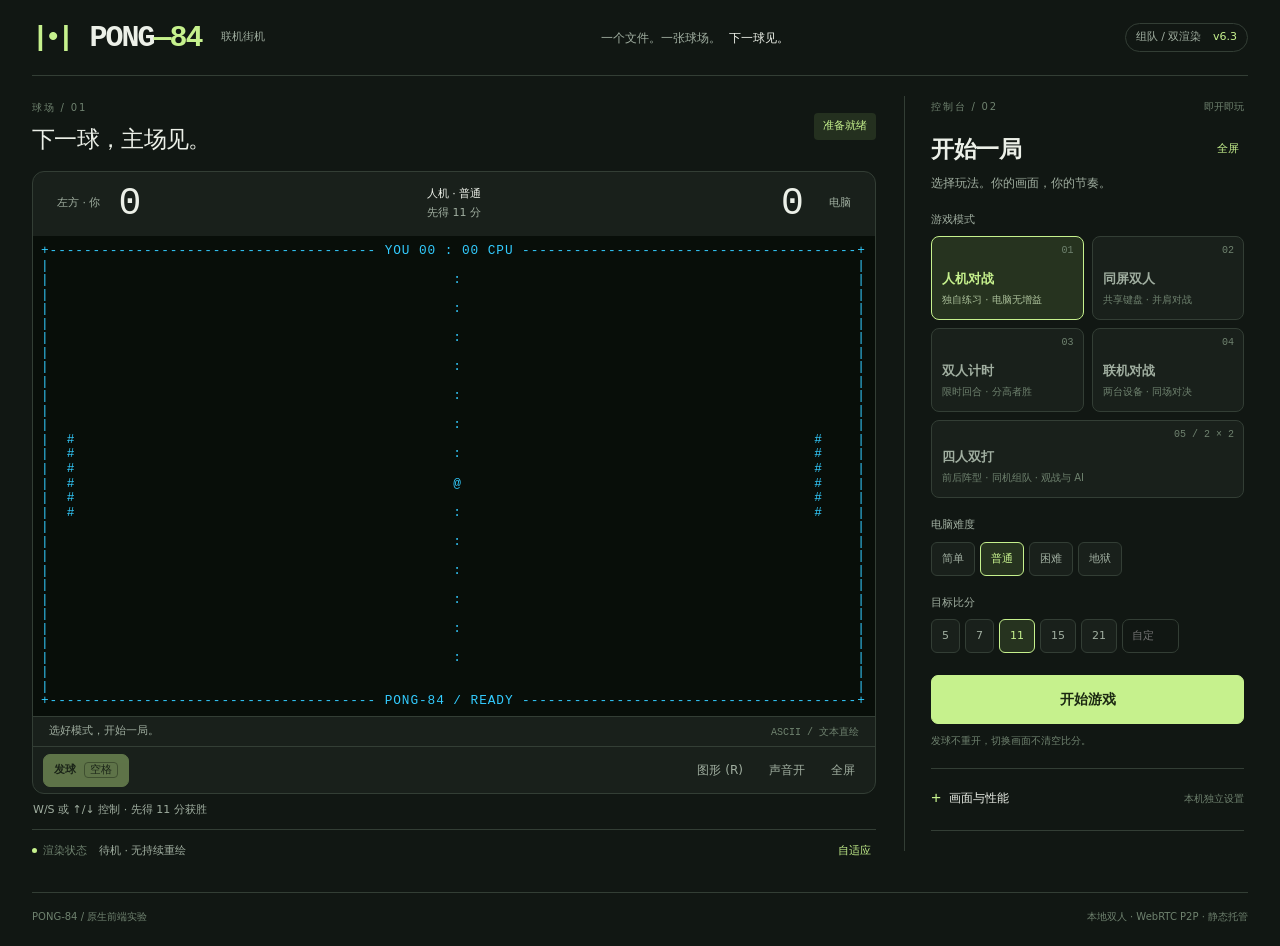
==== ascii_start.html @ 99ff6f69 "Fix stun.qq.com scheme; add doubles link metrics and lean live states" ====
<!doctype html>
<html lang="zh-CN" class="ascii-mode" data-phase="menu">
<head>
<meta charset="utf-8">
<meta name="viewport" content="width=device-width,initial-scale=1,viewport-fit=cover">
<meta name="theme-color" content="#070b13">
<meta name="description" content="PONG-84：精致光影球场与独立低开销 ASCII 双渲染，16:9 自适应原生全屏、移动端横屏提示、本地双人、四人团队双打、手动 WebRTC P2P 与云房间联机。">
<title>PONG-84 · 团队 AI 协同强攻 · 光学球场</title>
<style>:root{color-scheme:dark;--bg:#111713;--surface:#19201b;--card:#1d251f;--border:#333e35;--text:#ecf0e8;--muted:#a0aea0;--faint:#6f826f;--accent:#c6f18d;--accent-ink:#1b2812;--crt-color:#33ff33;--crt-bg:#051005;--crt-dim:rgba(51,255,51,.24);--crt-glow:transparent;--crt-soft:rgba(51,255,51,.08);--danger:#ffaaa0;--court-reserve:400px;font-family:system-ui,-apple-system,"Segoe UI","PingFang SC","Microsoft YaHei",sans-serif}
*{box-sizing:border-box}html,body{margin:0;min-height:100%;background:var(--bg);color:var(--text)}body{font-size:14px;line-height:1.5;overscroll-behavior-x:none}button,input,textarea,select{font:inherit}button{cursor:pointer;touch-action:manipulation}button,a{-webkit-tap-highlight-color:transparent}button:disabled{opacity:.4;cursor:not-allowed}button:focus-visible,input:focus-visible,textarea:focus-visible,select:focus-visible,summary:focus-visible,a:focus-visible{outline:2px solid var(--accent);outline-offset:3px}button:focus:not(:focus-visible){outline:none}[hidden],.hidden-section{display:none!important}h1,h2,h3,p{margin:0}h2{font-size:23px;font-weight:650;letter-spacing:-.5px}kbd{font:11px ui-monospace,Consolas,monospace;border:1px solid var(--border);padding:1px 5px;border-radius:4px;color:var(--muted);white-space:nowrap}a{color:inherit;text-decoration:none}input,textarea,select{min-width:0;color:var(--text);background:#111713;border:1px solid var(--border);border-radius:7px;padding:8px}textarea{resize:vertical;user-select:text}summary{cursor:pointer;list-style:none;user-select:none}summary::-webkit-details-marker{display:none}summary:before{content:'+';font:17px ui-monospace,monospace;color:var(--accent);margin-right:8px}details[open]>summary:before{content:'−'}
#app{max-width:1560px;padding:0 32px;margin:0 auto}.app-header{min-height:76px;display:flex;align-items:center;justify-content:space-between;gap:20px;border-bottom:1px solid var(--border)}.wordmark{display:flex;align-items:center;gap:12px;white-space:nowrap}.mark{font:bold 28px ui-monospace,monospace;color:var(--accent);letter-spacing:-4px;margin-right:7px}.wordmark strong{font:800 30px ui-monospace,Consolas,monospace;letter-spacing:-2px}.wordmark strong span{color:var(--accent)}.wordmark small{color:var(--muted);font-size:11px;margin-left:8px}.header-caption{font-size:12px;color:var(--muted)}.header-caption span{color:var(--text);margin-left:8px}.version-tag{border:1px solid var(--border);border-radius:20px;padding:5px 10px;color:var(--muted);font-size:11px;white-space:nowrap}.version-tag b{color:var(--accent);font-weight:500;margin-left:8px}
.game-shell{display:grid;grid-template-columns:minmax(0,1fr) 344px;gap:28px;padding:20px 0;outline:none;align-items:start}.arena-column{min-width:0}.arena-heading{display:flex;align-items:center;justify-content:space-between;margin-bottom:14px;gap:12px}.eyebrow{font-size:10px;letter-spacing:1.8px;color:var(--faint)}h1{font-size:clamp(18px,1.8vw,28px);font-weight:550;letter-spacing:-.7px;margin-top:5px}.session-phase{font-size:11px;white-space:nowrap;color:var(--accent);padding:5px 9px;background:#24301f;border-radius:4px}.arena-card{border:1px solid var(--border);border-radius:12px;background:var(--surface);overflow:hidden}.match-strip{height:64px;display:flex;align-items:center;justify-content:space-between;padding:10px 24px;gap:20px}.player-score{display:flex;align-items:center;gap:18px;min-width:115px}.player-score>span{color:var(--muted);font-size:11px}.player-score strong{font:500 38px/1 ui-monospace,Consolas,"Liberation Mono",monospace;min-width:30px;color:var(--text)}.player-score strong.active{color:var(--accent)}.player-score.right{flex-direction:row-reverse}.match-meta{text-align:center;display:flex;flex-direction:column;align-items:center;font-size:11px;color:var(--muted);gap:3px}.match-meta>span:first-child{color:var(--text)}.timer-display{display:none;font:13px ui-monospace,monospace}.timer-display.show{display:block}.timer-display.urgent{color:var(--danger)}.court-wrap{background:#080e09;display:flex;justify-content:center;align-items:center;padding:8px}.game-container{position:relative;width:min(100%,calc((100vh - var(--court-reserve))*16/9));width:min(100%,calc((100dvh - var(--court-reserve))*16/9));min-width:0;aspect-ratio:16/9;overflow:hidden;touch-action:none;outline:none;background:#080e09;border:1px solid #334235;contain:layout paint style}.game-container>canvas,.game-container>pre{position:absolute;inset:0;width:100%;height:100%;display:block;margin:0}#gameCanvas{background:var(--crt-bg)}#asciiScreen{display:none;white-space:pre;font-family:Consolas,"Liberation Mono","Courier New",monospace;font-weight:400;font-variant-ligatures:none;font-feature-settings:"liga" 0,"calt" 0;color:var(--crt-color);background:#080e09;overflow:hidden;user-select:none;pointer-events:none;contain:strict;text-align:left;direction:ltr}#asciiScreen>.ascii-row{display:block;white-space:pre;width:100%;height:var(--line-height);line-height:var(--line-height);contain:layout paint style}.ascii-mode #asciiScreen{display:block}.ascii-mode #gameCanvas{display:none}.ascii-mode .countdown,.ascii-mode .center-toast{display:none!important}.court-status{min-height:30px;display:flex;align-items:center;justify-content:space-between;gap:12px;padding:5px 16px;border-top:1px solid var(--border);font-size:11px;color:var(--muted)}.renderer-badge{font:10px ui-monospace,Consolas,monospace;white-space:nowrap;color:var(--faint)}.shield-row{display:flex;gap:8px;margin-left:auto}.shield{display:none;color:var(--accent);font-size:10px}.shield.active{display:block}.court-toolbar{display:flex;justify-content:space-between;align-items:center;gap:8px;border-top:1px solid var(--border);padding:6px 10px;flex-wrap:wrap}.toolbar-group{display:flex;align-items:center;gap:6px;flex-wrap:wrap}.tool-btn{background:transparent;color:var(--muted);border:1px solid transparent;border-radius:6px;padding:7px 9px;font-size:12px;min-height:34px;white-space:nowrap}.tool-btn:hover{background:#29342b;color:var(--text)}.tool-btn kbd{margin-left:4px}.btn{border:1px solid var(--accent);background:var(--accent);color:var(--accent-ink);font-weight:650;border-radius:7px;padding:10px 15px;font-size:13px;min-height:42px;white-space:normal}.btn:hover:not(:disabled){background:#d9f5b6;border-color:#d9f5b6}.btn.secondary{background:transparent;border-color:var(--border);color:var(--text);font-weight:450}.btn.secondary:hover:not(:disabled){background:#29342b;border-color:var(--faint)}.btn.small{font-size:11px;padding:7px 10px;min-height:33px}.btn kbd{color:inherit;border-color:#789650;margin-left:4px}.btn.primary{width:100%;padding:13px;font-size:14px;min-height:46px}.text-btn{border:0;background:none;color:var(--accent);font-size:11px;padding:5px}.text-btn:hover{text-decoration:underline}.arena-footer{display:flex;justify-content:space-between;gap:10px;padding:8px 1px 10px;color:var(--muted);font-size:11px}.rotate-hint{display:none;color:var(--faint)}.rotate-hint.show{display:block}.performance-strip{display:flex;align-items:center;gap:12px;border-top:1px solid var(--border);padding:8px 0;color:var(--faint);font-size:11px}.perf-label{display:flex;align-items:center;gap:6px;white-space:nowrap}.steady-dot{width:5px;height:5px;background:var(--accent);border-radius:50%}.performance-strip output{color:var(--muted);flex:1;font-variant-numeric:tabular-nums}.inline-notice{padding:10px 12px;background:#2d3020;border:1px solid #5b603c;border-radius:6px;color:#e8e4b7;font-size:12px}
.console-column{min-width:0;border-left:1px solid var(--border);padding-left:26px}.console-top{display:flex;justify-content:space-between;align-items:center;padding:3px 0 18px}.console-label{font-size:10px;color:var(--faint)}.menu-title-row{display:flex;align-items:center;justify-content:space-between;gap:8px}.muted{color:var(--muted);font-size:12px;margin-top:6px;line-height:1.7}.menu-panel.hidden{display:none!important}.section{margin-top:19px;min-width:0}.section-title{display:block;color:var(--muted);font-size:11px;margin-bottom:8px}.select-row{display:flex;gap:6px;flex-wrap:wrap}.select-row.compact{gap:5px}.choice{color:var(--muted);border:1px solid var(--border);background:var(--surface);border-radius:6px;padding:7px 10px;font-size:11px;min-height:34px}.choice:hover{color:var(--text);border-color:var(--faint)}.choice.selected{border-color:var(--accent);color:var(--accent);background:#26331f}.mode-grid{display:grid;grid-template-columns:1fr 1fr;gap:8px}.mode-card{text-align:left;position:relative;padding:12px 10px;min-height:84px;display:flex;flex-direction:column;justify-content:flex-end;gap:4px;border-radius:8px}.mode-card strong{font-size:13px;font-weight:600}.mode-card small{font-size:10px;color:var(--faint)}.mode-card.selected small{color:#abc09a}.mode-no{font:10px ui-monospace,monospace;position:absolute;top:8px;right:9px;color:var(--faint)}.score-input{width:57px;font-size:11px;text-align:center;padding:6px}.start-action{margin-top:22px}.small-note{color:var(--faint);font-size:10px;margin-top:8px;line-height:1.8}.settings-details{border-top:1px solid var(--border);margin-top:18px;padding-top:15px;font-size:12px}.settings-details>summary{display:flex;align-items:center;color:var(--text);min-height:28px}.settings-details>summary span{margin-left:auto;color:var(--faint);font-size:10px}.details-body{padding:0 0 5px}.details-body .section{margin-top:14px}.stats-report,.network-report{white-space:pre-wrap;word-break:break-word;font:11px/1.8 ui-monospace,Consolas,monospace;padding:12px;background:#0e150f;border-radius:6px;color:var(--muted);margin-top:12px}.console-bottom{border-top:1px solid var(--border);margin-top:20px;padding-top:15px;color:var(--muted);font-size:10px;line-height:1.8}.console-bottom span{color:var(--faint)}.playing-panel,.pause-panel{padding:7px 0 5px}.panel-symbol{display:block;font:30px/1.2 ui-monospace,monospace;letter-spacing:3px;color:var(--accent);margin:10px 0 22px}.pause-panel{display:none}.pause-panel.show{display:block}.actions{display:flex;flex-direction:column;gap:9px;margin-top:22px}.live-info{margin:24px 0}.live-info>div{border-bottom:1px solid var(--border);display:flex;justify-content:space-between;gap:12px;padding:12px 0;font-size:12px}.live-info span{color:var(--faint)}.live-info strong{font-weight:500;color:var(--text);text-align:right}.full-width{width:100%}.key-guide{margin:12px 0}.key-guide>div{margin:12px 0}.key-guide dt{font-size:12px}.key-guide dd{font-size:11px;color:var(--muted);margin:5px 0 0}.legend{display:grid;grid-template-columns:1fr 1fr;gap:10px;margin-top:14px;color:var(--muted);font-size:11px}.legend b{display:inline-block;color:var(--crt-color);font:14px ui-monospace,monospace;min-width:15px}
#onlineSection{border-top:1px solid var(--border);padding-top:17px}#transportChooser{display:grid;grid-template-columns:1fr 1fr}.network-caption,.online-info{font-size:11px;color:var(--muted);line-height:1.8;margin:10px 0;overflow-wrap:anywhere}.network-fields{border:0;margin:0;padding:0;min-width:0}.network-scope{display:flex;align-items:center;justify-content:space-between;gap:8px;font-size:11px;color:var(--muted);margin:12px 0}.network-scope select{font-size:10px;width:220px;max-width:80%;padding:8px 5px}.network-details{font-size:11px;border:1px solid var(--border);border-radius:6px;padding:9px 10px;margin:12px 0}.network-details summary{color:var(--muted)}.network-grid{display:grid;grid-template-columns:1fr 1fr;gap:10px}.network-grid .full{grid-column:1/-1}.network-grid label{display:flex;flex-direction:column;gap:5px;font-size:10px;color:var(--muted);min-width:0}.network-grid input,.network-grid textarea{width:100%;font-size:11px}.network-grid .check-label{display:flex;flex-direction:row;align-items:center}.network-grid .check-label input{width:auto;accent-color:var(--accent)}.network-divider{border-top:1px solid var(--border);padding-top:12px;font-size:10px;color:var(--muted);margin-bottom:12px}.connection-panel{margin-top:12px;min-width:0}.connection-guide{font-size:11px;color:var(--accent);padding:10px;border-left:2px solid var(--accent);background:#222d1e;line-height:1.8;margin-bottom:12px}.connection-status{font-size:11px;color:var(--muted);line-height:1.8;margin-top:10px;white-space:pre-wrap;overflow-wrap:anywhere}.online-actions{display:flex;gap:6px;flex-wrap:wrap;margin-top:8px}.online-code{width:100%;font:11px/1.6 ui-monospace,Consolas,monospace;margin-top:6px}.signal-code{height:100px;resize:vertical;overflow-wrap:anywhere}.cloud-room-code{text-align:center;font-size:28px;letter-spacing:12px;min-height:58px}#manualExchange label{display:block;color:var(--muted);font-size:11px;margin-top:12px}#manualChooser .choice,#onlineChooser .choice{flex:1}#networkReport{font-size:10px;padding:8px}
.touch-layer{position:absolute;inset:0;display:none;z-index:3;touch-action:none;user-select:none}.touch-layer.active{display:flex}.touch-half{flex:1;position:relative}.touch-cursor{display:none}.countdown{position:absolute;inset:0;display:grid;place-items:center;pointer-events:none;z-index:4}.countdown.hidden{display:none}.countdown span{font:700 72px ui-monospace,Consolas,monospace;color:var(--text);background:#111713;padding:0 18px;border:1px solid var(--border)}.center-toast{display:none;position:absolute;bottom:10px;left:50%;transform:translateX(-50%);color:var(--accent);font-size:12px;padding:5px 10px;background:#162219;z-index:4;pointer-events:none}.center-toast.show{display:block}.app-footer{display:flex;justify-content:space-between;padding:16px 0 22px;border-top:1px solid var(--border);color:var(--faint);font-size:10px;gap:12px}.noscript{padding:16px;background:#312319;color:#fff}

/* Base skin: minimal ASCII UI. Graphical enhancements are scoped separately below. */
@media(min-width:1100px){.console-column{max-height:calc(100dvh - 145px);overflow-y:auto;scrollbar-width:thin;scrollbar-color:var(--border) var(--bg);padding-right:4px}}
@media(max-width:1100px){#app{padding:0 20px}.game-shell{gap:18px;grid-template-columns:minmax(0,1fr) 305px}.console-column{padding-left:18px}.header-caption{display:none}.match-strip{padding:10px 16px}.player-score{gap:10px;min-width:80px}.player-score>span{font-size:10px}.court-toolbar{padding:8px}.tool-btn{padding:6px}.renderer-badge{font-size:9px}}
@media(max-width:800px) and (min-height:501px){#app{padding:0 14px}.app-header{min-height:74px}.wordmark strong{font-size:26px}.wordmark small{display:none}.game-shell{grid-template-columns:1fr;padding:20px 0;gap:22px;--court-reserve:270px}.console-column{border-left:0;border-top:1px solid var(--border);padding:20px 0 0}.arena-heading{margin-bottom:14px}.match-strip{height:74px}.player-score strong{font-size:36px}.performance-strip{padding:9px 0}.court-wrap{padding:8px}.console-top{padding-bottom:10px}.mode-card{min-height:79px;padding:12px 14px}.mode-card small{font-size:11px}.select-row.compact .choice{flex:1}.console-bottom{margin-top:16px}.app-footer{flex-direction:column;gap:3px}.arena-footer{padding:10px 0}.arena-footer p{font-size:10px}.settings-details{margin-top:16px}.game-shell:fullscreen{padding:12px}}
@media(max-width:500px){.version-tag{font-size:10px}.wordmark{gap:8px}.arena-heading h1{font-size:19px}.session-phase{font-size:10px;padding:4px 6px}.match-strip{gap:8px;padding:8px 12px}.match-meta{font-size:10px}.player-score{min-width:76px}.court-status{padding:5px 10px;gap:5px;font-size:10px}.renderer-badge{display:none}.toolbar-group{gap:3px}.tool-btn{font-size:10px;padding:5px 6px}.tool-btn kbd{display:none}.btn.small{font-size:10px;padding:6px 8px}.performance-strip{gap:8px;font-size:10px}.performance-strip .perf-label{font-size:10px}.console-column{padding-top:16px}}
@media(max-height:500px) and (orientation:landscape){:root{--court-reserve:165px}#app{padding:0 10px}.app-header{min-height:43px}.wordmark strong{font-size:21px}.mark{font-size:20px}.wordmark small,.header-caption,.app-footer,.arena-heading,.arena-footer,.console-bottom{display:none}.version-tag{font-size:9px;padding:3px 6px}.game-shell{padding:8px 0;gap:14px;grid-template-columns:minmax(0,1fr) 284px}.console-column{padding-left:13px;max-height:calc(100dvh - 60px);overflow-y:auto}.console-top{padding:0 0 9px}.match-strip{height:46px;padding:5px 14px}.player-score strong{font-size:28px}.match-meta{font-size:9px;gap:0}.court-wrap{padding:5px}.court-status{min-height:24px;font-size:10px;padding:3px 10px}.court-toolbar{padding:4px 7px}.tool-btn,.btn.small{min-height:28px;font-size:10px;padding:4px 7px}.tool-btn kbd{display:none}.performance-strip{padding:5px 1px;border:0;font-size:9px}.renderer-badge{font-size:9px}.console-top .eyebrow{font-size:9px}h2{font-size:20px}.section{margin-top:12px}.mode-card{min-height:68px;padding:8px}.mode-card strong{font-size:12px}.mode-card small{font-size:9px}.mode-no{top:5px;font-size:9px}.start-action{margin-top:15px}.settings-details{margin-top:12px;padding-top:10px}.app-header .wordmark{gap:6px}html[data-phase="playing"] .game-shell,html[data-phase="countdown"] .game-shell{grid-template-columns:1fr}html[data-phase="playing"] .console-column,html[data-phase="countdown"] .console-column{display:none}.countdown span{font-size:40px}.shield-row{gap:4px}.shield{font-size:9px}}
@media(prefers-reduced-motion:reduce){*{scroll-behavior:auto!important}}

.game-container{width:100%;max-width:var(--court-limit,100%)}
@media(max-height:500px) and (orientation:landscape){html[data-phase="playing"] .app-header,html[data-phase="countdown"] .app-header{display:none}}
/* v4: the graphical skin is isolated from the CPU-only ASCII skin. */
:root:not(.ascii-mode){--bg:#070b13;--surface:#0d1420;--card:#111d2b;--border:#253345;--text:#eaf5ff;--muted:#9aadc4;--faint:#627c98;--accent:#6de5fa;--accent-ink:#071923;--danger:#ffad95;--opponent:#ffa87b;color-scheme:dark}
:root:not(.ascii-mode) body{background:radial-gradient(ellipse at 16% 0%,#112839 0%,transparent 43%),radial-gradient(ellipse at 97% 65%,#201a2c 0%,transparent 45%),#070b13}
:root:not(.ascii-mode) .app-header{border-color:#263749;min-height:88px}
:root:not(.ascii-mode) .wordmark .mark{color:#85edff;text-shadow:0 0 22px #51defa88}
:root:not(.ascii-mode) .wordmark strong{letter-spacing:-1.7px;font-size:32px}
:root:not(.ascii-mode) .wordmark strong span{color:var(--accent)}
:root:not(.ascii-mode) .version-tag{border-color:#36546a;background:linear-gradient(115deg,#11283b,#111b2b);color:#b0c7db}
:root:not(.ascii-mode) .version-tag b{color:var(--accent)}
:root:not(.ascii-mode) .arena-heading{margin-bottom:18px}
:root:not(.ascii-mode) .eyebrow{color:#7c96b0;letter-spacing:2.5px}
:root:not(.ascii-mode) h1{font-size:clamp(22px,2.3vw,34px);font-weight:650;letter-spacing:-1px;margin-top:8px}
:root:not(.ascii-mode) .session-phase{border:1px solid #356478;background:linear-gradient(110deg,#0d3441,#142738);color:#abf4ff;padding:6px 12px;border-radius:20px}
:root:not(.ascii-mode) .arena-card{background:linear-gradient(145deg,#132235,#0c1421 50%,#171c29);border:1px solid #33475c;border-radius:18px;box-shadow:0 18px 70px #0007,0 0 0 1px #70c7ef0c,inset 0 1px 0 #d6efff14}
:root:not(.ascii-mode) .match-strip{height:78px;padding:12px 27px;background:linear-gradient(90deg,#142b3a99,transparent 40%,transparent 60%,#39281c55)}
:root:not(.ascii-mode) .player-score strong{font-size:44px;font-weight:600;color:var(--accent);text-shadow:0 0 25px #4bd7f14a}
:root:not(.ascii-mode) .player-score.right strong{color:var(--opponent);text-shadow:0 0 25px #ffaa784a}
:root:not(.ascii-mode) .player-score>span{letter-spacing:1px;color:#a6c2d7}
:root:not(.ascii-mode) .player-score.right>span{color:#d5b7a7}
:root:not(.ascii-mode) .match-meta{gap:2px;color:#7491ab}
:root:not(.ascii-mode) .court-wrap{padding:0 10px 10px;background:transparent}
:root:not(.ascii-mode) .game-container{border:1px solid #29465a;border-radius:10px;background:#060d19;box-shadow:0 0 35px #46d7ee0b,inset 0 0 20px #0005}
:root:not(.ascii-mode) .court-status{border-top:1px solid #233448;background:#0b1421;padding:7px 17px;color:#a3bcd0}
:root:not(.ascii-mode) .court-toolbar{padding:8px 11px;border-color:#223347;background:#101b29}
:root:not(.ascii-mode) .renderer-badge{color:#668fa6;letter-spacing:1px}
:root:not(.ascii-mode) .console-column{background:linear-gradient(150deg,#152133ba,#0b1320dc);border:1px solid #2a3b50;border-radius:16px;padding:18px 20px 21px;box-shadow:0 14px 35px #0003}
:root:not(.ascii-mode) .console-top{padding:0 0 17px;border-bottom:1px solid #29394c;margin-bottom:18px}
:root:not(.ascii-mode) .console-label{color:#92b2c7}
:root:not(.ascii-mode) h2{font-size:24px;font-weight:650;letter-spacing:-.5px}
:root:not(.ascii-mode) .choice{background:linear-gradient(135deg,#192637,#101d2c);border:1px solid #314255;color:#b7cadc;transition:border-color .15s,background .15s,box-shadow .15s}
:root:not(.ascii-mode) .choice:hover{border-color:#6b9fb5;color:#e8fcff;box-shadow:0 0 14px #63e6ff16}
:root:not(.ascii-mode) .choice.selected{background:linear-gradient(135deg,#163e4c,#14283a);border-color:#67d2eb;color:#baf7ff;box-shadow:inset 0 0 15px #3ec9f00c,0 0 13px #39a1d00c}
:root:not(.ascii-mode) .mode-card{min-height:92px;padding:14px 12px;border-radius:10px}
:root:not(.ascii-mode) .mode-card.selected::after{content:'';width:4px;height:24px;border-radius:4px;background:var(--accent);position:absolute;left:-1px;top:14px;box-shadow:0 0 14px #69e7ff88}
:root:not(.ascii-mode) .mode-card small{color:#7992aa;font-size:10px}
:root:not(.ascii-mode) .mode-card.selected small{color:#91c4d0}
:root:not(.ascii-mode) .mode-no{color:#7597b0}
:root:not(.ascii-mode) .btn{border:1px solid #b4f5ff;background:linear-gradient(105deg,#8aeeff,#59cce7);color:#062432;box-shadow:0 3px 17px #29c4eb18,inset 0 1px 0 #fff8;transition:background .15s,box-shadow .15s}
:root:not(.ascii-mode) .btn:hover:not(:disabled){background:linear-gradient(105deg,#b1f6ff,#88def0);border-color:#caf7ff;box-shadow:0 5px 22px #4de3ff33}
:root:not(.ascii-mode) .btn.secondary{background:linear-gradient(120deg,#1b2c3c,#132133);border:1px solid #395065;color:#d1e5f1;box-shadow:inset 0 1px 0 #ffffff08}
:root:not(.ascii-mode) .btn.secondary:hover:not(:disabled){background:#253c51;border-color:#6897b0}
:root:not(.ascii-mode) .btn.primary{font-weight:750;letter-spacing:1px;border-radius:9px;min-height:48px}
:root:not(.ascii-mode) .tool-btn:hover{background:#203548;color:#c4f7ff}
:root:not(.ascii-mode) input,:root:not(.ascii-mode) textarea,:root:not(.ascii-mode) select{background:#0a1421;border-color:#33495e;color:#d8eaff}
:root:not(.ascii-mode) .stats-report,:root:not(.ascii-mode) .network-report{background:#080f1c;color:#9eb8ce;border:1px solid #22344a}
:root:not(.ascii-mode) .connection-guide{background:#11313e;border-color:#72dff3}
:root:not(.ascii-mode) .steady-dot{box-shadow:0 0 8px #6de5fa99}
:root:not(.ascii-mode) .countdown span{font:800 clamp(64px,10vw,120px)/1 ui-monospace,monospace;background:none;border:none;padding:0;color:#ecfcff;text-shadow:0 0 22px #79eaff99,0 0 85px #45cdf455;animation:countPulse .65s ease-out}
:root:not(.ascii-mode) .center-toast{background:linear-gradient(110deg,#163242ee,#131f31ee);border:1px solid #587e91;color:#baf0ff;border-radius:22px;padding:6px 15px;bottom:38px;box-shadow:0 3px 20px #0005;letter-spacing:1px}
:root:not(.ascii-mode) .panel-symbol{color:#b6f3ff;text-shadow:0 0 24px #55c9e366}
:root:not(.ascii-mode) .inline-notice{color:#cceaff;border-color:#3b607a;background:#13263c}
@keyframes countPulse{from{opacity:.4;transform:scale(.85)}to{opacity:1;transform:scale(1)}}
/* Fullscreen is the native Fullscreen API, never a CSS-only imitation. */
#gameShell.immersive{position:fixed!important;inset:0!important;display:block!important;width:100vw!important;height:100vh!important;height:100dvh!important;max-width:none!important;max-height:none!important;margin:0!important;padding:0!important;overflow:hidden!important;background:#050a12!important;gap:0!important;border:0!important;border-radius:0!important}
#gameShell::backdrop{background:#050a12}
#gameShell.immersive .arena-column,#gameShell.immersive .arena-card,#gameShell.immersive .court-wrap{position:absolute!important;inset:0!important;display:block!important;width:100%!important;height:100%!important;min-width:0!important;max-width:none!important;min-height:0!important;max-height:none!important;aspect-ratio:auto!important;margin:0!important;padding:0!important;border:0!important;border-radius:0!important;box-shadow:none!important}
#gameShell.immersive .arena-heading,#gameShell.immersive .match-strip,#gameShell.immersive .court-status,#gameShell.immersive .court-toolbar,#gameShell.immersive .arena-footer,#gameShell.immersive .performance-strip{display:none!important}
#gameShell.immersive .console-column{display:none!important}
#gameShell.immersive.immersive-menu .console-column{display:block!important;position:absolute;z-index:22;left:50%;top:50%;transform:translate(-50%,-50%);width:min(480px,calc(100% - 40px));max-height:calc(100% - 66px)!important;margin:0;overflow:auto;border:1px solid var(--border);border-radius:16px;padding:22px 25px;background:var(--surface);scrollbar-width:thin;overscroll-behavior:contain;box-shadow:0 20px 90px #000b}
:root:not(.ascii-mode) #gameShell.immersive.immersive-menu .console-column{border-color:#416079;background:linear-gradient(140deg,#142438f5,#0b1627f5);backdrop-filter:blur(18px)}
#gameShell.immersive.immersive-menu .console-column .console-top{display:flex!important}
#gameShell.immersive .inline-notice{position:absolute;bottom:80px;left:50%;transform:translateX(-50%);width:min(520px,90%);z-index:30}
.immersive-hud,.immersive-controls,.immersive-reveal,.immersive-hint{display:none}
#gameShell.immersive .immersive-hud{position:absolute;z-index:6;top:max(18px,env(safe-area-inset-top));left:50%;transform:translateX(-50%);display:flex;align-items:center;gap:30px;pointer-events:none;color:#ddf5ff}
.immersive-score{display:flex;align-items:center;gap:18px;font:650 clamp(28px,5vh,54px)/1 ui-monospace,monospace;color:var(--accent)}
.immersive-score.right{flex-direction:row-reverse;color:var(--opponent,#efa873)}
.immersive-score small{font:11px/1.4 system-ui,sans-serif;color:#99c0d4;letter-spacing:1px;max-width:105px}
.immersive-score.right small{color:#d4b59d}
.immersive-center{text-align:center;min-width:76px;display:flex;flex-direction:column;gap:2px;font-size:11px;color:#afc7d7}
.immersive-center b{font:600 11px/1.6 ui-monospace,monospace;letter-spacing:3px;color:#7895a9}
#gameShell.immersive .immersive-hint{position:absolute;z-index:6;bottom:max(12px,env(safe-area-inset-bottom));left:50%;transform:translateX(-50%);display:block;max-width:80%;text-align:center;font-size:11px;color:#a0b9cc;pointer-events:none;letter-spacing:.5px;text-shadow:0 1px 4px #000}
#gameShell.immersive .immersive-reveal{display:block;position:absolute;right:max(18px,env(safe-area-inset-right));top:max(18px,env(safe-area-inset-top));z-index:24;border:1px solid #7094a955;background:#0c1a2788;color:#b2cfdf;font-size:18px;border-radius:9px;padding:5px 11px;opacity:.38;min-width:42px;min-height:34px}
#gameShell.immersive .immersive-reveal:hover,#gameShell.immersive .immersive-reveal:focus-visible,#gameShell.immersive.controls-visible .immersive-reveal{opacity:1}
#gameShell.immersive .immersive-controls{display:flex;align-items:center;justify-content:center;flex-wrap:wrap;gap:6px;position:absolute;left:50%;bottom:max(38px,env(safe-area-inset-bottom));transform:translateX(-50%);z-index:25;max-width:calc(100% - 28px);width:max-content;padding:8px;border:1px solid #41566a;border-radius:12px;background:#0b1626e8;box-shadow:0 6px 30px #0009;backdrop-filter:blur(14px);visibility:hidden;opacity:0;pointer-events:none;transition:opacity .18s,visibility .18s}
#gameShell.immersive.controls-visible .immersive-controls{visibility:visible;opacity:1;pointer-events:auto}
.immersive-controls button{border:1px solid #354b61;background:#16283b;border-radius:7px;color:#c4deed;min-height:36px;padding:7px 12px;font-size:12px}
.immersive-controls button:hover{background:#25425b;border-color:#769eb4}
.immersive-controls button:last-child{background:#21526a;color:#cbf5ff;border-color:#5898b1}
#gameShell.immersive.immersive-menu .immersive-hud,#gameShell.immersive.immersive-menu .immersive-hint{opacity:.22}
:root.ascii-mode #gameShell.immersive .immersive-hud,:root.ascii-mode #gameShell.immersive .immersive-hint{display:none!important}
:root.ascii-mode #gameShell.immersive.immersive-menu .console-column{border-radius:4px;box-shadow:none}
:root.ascii-mode .immersive-controls{background:var(--surface)!important;border-radius:4px!important;box-shadow:none!important;backdrop-filter:none!important;transition:none!important}
:root.ascii-mode .immersive-controls button{background:var(--card);color:var(--text);border:1px solid var(--border);border-radius:2px}
:root.ascii-mode .immersive-reveal{background:var(--bg)!important;color:var(--text)!important;border-radius:2px!important;border-color:var(--border)!important;top:auto!important;bottom:calc(var(--ascii-row-height, 30px) + 5px)!important;right:8px!important;font-size:12px!important;padding:2px 7px!important;min-height:26px!important}
/* Switching from graphics to ASCII removes every graphical skin/effect at once. */
:root.ascii-mode *,:root.ascii-mode *::before,:root.ascii-mode *::after{animation:none!important;transition:none!important;box-shadow:none!important;text-shadow:none!important;filter:none!important;backdrop-filter:none!important;will-change:auto!important}
@media(min-width:1100px){:root:not(.ascii-mode) .console-column{max-height:calc(100dvh - 134px);scrollbar-gutter:stable}}
@media(max-width:1100px){:root:not(.ascii-mode) .console-column{padding:15px}:root:not(.ascii-mode) .match-strip{padding:10px 17px}:root:not(.ascii-mode) .mode-card{min-height:83px}}
@media(max-width:800px) and (min-height:501px){:root:not(.ascii-mode) .app-header{min-height:74px}:root:not(.ascii-mode) .wordmark strong{font-size:27px}:root:not(.ascii-mode) .console-column{padding:20px}:root:not(.ascii-mode) .court-wrap{padding:0 6px 6px}:root:not(.ascii-mode) .game-shell{gap:20px}:root:not(.ascii-mode) .match-strip{height:70px}:root:not(.ascii-mode) .player-score strong{font-size:37px}}
@media(max-width:500px){:root:not(.ascii-mode) .arena-heading{margin-bottom:14px}:root:not(.ascii-mode) .arena-heading h1{font-size:21px}:root:not(.ascii-mode) .session-phase{font-size:9px;padding:4px 8px}:root:not(.ascii-mode) .court-toolbar{padding:7px}:root:not(.ascii-mode) .court-status{padding:6px 10px}:root:not(.ascii-mode) .player-score{gap:8px;min-width:76px}:root:not(.ascii-mode) .player-score strong{font-size:32px}.immersive-score{gap:8px}.immersive-score small{font-size:9px;max-width:58px}#gameShell.immersive .immersive-hud{gap:14px;top:18px;width:75%;justify-content:center}.immersive-center{min-width:55px;font-size:10px}.immersive-center b{font-size:9px;letter-spacing:1px}#gameShell.immersive .immersive-reveal{right:8px;top:12px;min-width:32px;padding:4px 8px}#gameShell.immersive.immersive-menu .console-column{width:calc(100% - 28px);padding:18px;max-height:calc(100% - 84px)!important}.immersive-controls button{font-size:11px;padding:6px 9px}}
@media(max-height:500px) and (orientation:landscape){:root:not(.ascii-mode) .app-header{min-height:43px}:root:not(.ascii-mode) .wordmark strong{font-size:21px}:root:not(.ascii-mode) .console-column{padding:12px}:root:not(.ascii-mode) .console-top{padding:0 0 8px;margin-bottom:10px}:root:not(.ascii-mode) .match-strip{height:45px}:root:not(.ascii-mode) .player-score strong{font-size:29px}:root:not(.ascii-mode) .court-wrap{padding:0 5px 5px}:root:not(.ascii-mode) .court-toolbar{padding:4px 7px}:root:not(.ascii-mode) .mode-card{min-height:68px;padding:10px}:root:not(.ascii-mode) .arena-card{border-radius:10px}.immersive-score{font-size:31px}.immersive-score small{font-size:10px}#gameShell.immersive .immersive-hud{top:10px;gap:20px}#gameShell.immersive .immersive-reveal{top:9px;right:10px}#gameShell.immersive .immersive-hint{font-size:10px;bottom:7px}#gameShell.immersive .immersive-controls{bottom:24px}}
@media(prefers-reduced-motion:reduce){:root:not(.ascii-mode) *,:root:not(.ascii-mode) *::before,:root:not(.ascii-mode) *::after{animation:none!important;transition:none!important}}

/* 4.1 / contained 16:9 native fullscreen + optical glass skin. */
/* Parent fills the monitor. Only the 16:9 court is contained; unused pixels stay black. */
#gameShell.immersive{background:#020409!important}
#gameShell::backdrop{background:#020409}
#gameShell.immersive .court-wrap{
  display:flex!important;align-items:center!important;justify-content:center!important;
  padding:env(safe-area-inset-top,0px) env(safe-area-inset-right,0px) env(safe-area-inset-bottom,0px) env(safe-area-inset-left,0px)!important;
  background:#020409!important;
}
#gameShell.immersive .game-container{
  position:relative!important;inset:auto!important;flex:0 0 auto;
  width:var(--full-court-width,min(100vw,calc(100vh * 16 / 9)))!important;
  height:var(--full-court-height,min(100vh,calc(100vw * 9 / 16)))!important;
  min-width:0!important;max-width:none!important;min-height:0!important;max-height:none!important;
  margin:0!important;padding:0!important;aspect-ratio:16/9!important;border:0!important;border-radius:0!important;
  box-shadow:none!important;
}
.game-container{container-type:size}
/* The canvas and pointer zones share one content rectangle, including after rotation. */
:root:not(.ascii-mode) .game-container{border:0;outline:1px solid #40637570;outline-offset:-1px}
:root.ascii-mode .game-container{border:0;outline:1px solid var(--border);outline-offset:-1px}
#gameShell.immersive .game-container{outline:none!important}
:root:not(.ascii-mode) body{
  background:radial-gradient(ellipse at 16% -20%,#173849 0%,transparent 46%),radial-gradient(ellipse at 110% 70%,#241f30 0%,transparent 48%),#070c14;
}
:root:not(.ascii-mode) .arena-card{
  background:linear-gradient(135deg,#223744 0%,#142433 30%,#0b1420 65%,#26242c);
  border-color:#5e80944d;border-radius:17px;
  box-shadow:0 28px 85px #0008,0 0 1px 1px #c2edff0c,inset 0 1px 0 #d7eeff2b,inset 0 -1px 0 #0008;
}
:root:not(.ascii-mode) .match-strip{
  position:relative;background:radial-gradient(ellipse at 0% 50%,#4be0ff0a,transparent 60%),linear-gradient(90deg,#14334080,#13213020 50%,#372a2045);
}
:root:not(.ascii-mode) .match-strip::after{
  content:'';position:absolute;left:22px;right:22px;bottom:2px;height:1px;
  background:linear-gradient(90deg,var(--accent),#91c6da16 38%,#91c6da16 62%,var(--opponent));opacity:.4;
}
:root:not(.ascii-mode) .player-score strong{font-weight:650;font-variant-numeric:tabular-nums;letter-spacing:-2px}
:root:not(.ascii-mode) .player-score>span{font-size:10px;color:#b3c5d3}
:root:not(.ascii-mode) .match-meta>span:first-child{font-size:12px;letter-spacing:1px}
:root:not(.ascii-mode) .court-wrap{padding:6px 11px 11px}
:root:not(.ascii-mode) .court-status{background:linear-gradient(90deg,#111d29,#101925);border-top-color:#89b5cd1f}
:root:not(.ascii-mode) .court-toolbar{background:linear-gradient(180deg,#142332,#0f1b28);border-color:#4c728828}
:root:not(.ascii-mode) .console-column{
  background:linear-gradient(145deg,#1a2b3acc,#0f1927ee 45%,#0d1621f2);border-color:#68849a35;
  box-shadow:inset 0 1px 0 #d0eeff10,0 16px 48px #0004;
}
:root:not(.ascii-mode) .mode-card{overflow:hidden;background:linear-gradient(140deg,#213140,#152130 70%);box-shadow:inset 0 1px 0 #e0f8ff08}
:root:not(.ascii-mode) .mode-card.selected{background:radial-gradient(ellipse at 0 0,#55dffa16,transparent 80%),linear-gradient(130deg,#1b404f,#172b3a);border-color:#77c7db}
:root:not(.ascii-mode) .mode-card .mode-no{font-size:23px;top:4px;right:10px;opacity:.17;letter-spacing:-1px;font-weight:700}
:root:not(.ascii-mode) .btn.primary{
  background:linear-gradient(105deg,#b0f6ff 0%,#7ee4f6 30%,#4ebbd7 100%);border-color:#bef7ffb5;
  box-shadow:0 6px 24px #42cfee1a,inset 0 1px 0 #ffffffad,inset 0 -2px 0 #20718a42;
}
:root:not(.ascii-mode) .btn.primary:hover{background:linear-gradient(105deg,#d3faff,#90eafa 65%,#6ad1e8);box-shadow:0 7px 30px #42cfee33,inset 0 1px 0 #fff}
#gameShell.immersive .immersive-hud{
  top:3.4%;gap:23px;padding:10px 22px;border:1px solid #99c6dc28;border-radius:16px;
  background:linear-gradient(135deg,#153041b8,#0a1727cc 55%,#2c2928a6);
  box-shadow:0 6px 26px #0003,inset 0 1px 0 #e0f5ff0e;
  width:max-content;max-width:86%;
}
.immersive-score{gap:12px;font-size:clamp(20px,4vh,44px);font-variant-numeric:tabular-nums}
.immersive-score strong{letter-spacing:-1px;font-weight:650}
.immersive-score small{font-size:10px}
.immersive-center b{font-size:9px;letter-spacing:2px;color:#a5c2d1}
.immersive-center span{font-size:10px;color:#708ea3}
#gameShell.immersive .immersive-reveal{top:3.4%;right:2%;min-height:32px;min-width:38px}
#gameShell.immersive .immersive-hint{bottom:3.2%;font-size:10px}
#gameShell.immersive .immersive-controls{bottom:10%;backdrop-filter:blur(12px);background:#0d1c2bee}
/* Scale HUD by court size rather than monitor size when there are letterbox bars. */
@supports(font-size:1cqh){
  #gameShell.immersive .immersive-hud{gap:clamp(8px,3.5cqh,25px);padding:clamp(5px,1.5cqh,11px) clamp(10px,3.4cqh,24px)}
  .immersive-score{font-size:clamp(17px,6.4cqh,48px);gap:clamp(7px,1.8cqh,14px)}
  .immersive-score small{font-size:clamp(8px,1.5cqh,11px)}
  .immersive-center b{font-size:clamp(7px,1.45cqh,11px)}
  .immersive-center span{font-size:clamp(8px,1.55cqh,11px)}
  #gameShell.immersive .immersive-hint{font-size:clamp(8px,1.5cqh,11px)}
}
/* A dismissible mobile hint, in-flow normally and inside the native full-screen subtree. */
.orientation-tip{
  display:flex;align-items:center;gap:12px;padding:13px 15px;margin:0 0 16px;
  border:1px solid var(--border);border-radius:9px;background:var(--surface);color:var(--text);
  font-size:12px;line-height:1.5;position:relative;
}
.orientation-copy{flex:1;min-width:0}
.orientation-copy strong{display:block;font-size:13px;font-weight:600}
.orientation-copy p{color:var(--muted);font-size:11px;margin-top:3px}
.orientation-symbol{width:35px;height:40px;flex:0 0 auto;color:var(--accent);display:grid;place-items:center}
.orientation-symbol svg{width:34px;height:34px}
.orientation-ascii{display:none;font:12px monospace;white-space:nowrap}
.orientation-action{border:1px solid var(--border);background:var(--card);color:var(--accent);border-radius:6px;padding:6px 9px;font-size:11px;min-height:34px;white-space:nowrap}
.orientation-close{border:0;background:none;color:var(--muted);min-width:28px;min-height:32px;font-size:18px;padding:2px;align-self:flex-start}
.orientation-close:hover{color:var(--text)}
:root:not(.ascii-mode) .orientation-tip{
  background:linear-gradient(115deg,#173644ed,#112535ed);border-color:#508ca16b;box-shadow:inset 0 1px 0 #c1efff0c;
}
:root:not(.ascii-mode) .orientation-copy strong{color:#c4f6ff}
:root:not(.ascii-mode) .orientation-action{background:#1c4152;border-color:#406d7f;color:#c0f4ff}
:root.ascii-mode .orientation-symbol svg{display:none}
:root.ascii-mode .orientation-ascii{display:inline}
:root.ascii-mode .orientation-tip{border-radius:4px}
#gameShell.immersive .orientation-tip{
  position:absolute;z-index:40;top:max(12px,env(safe-area-inset-top));left:50%;transform:translateX(-50%);
  width:min(540px,calc(100% - 24px));margin:0;box-shadow:none;
}
#gameShell.immersive.portrait-hint-visible.immersive-menu .console-column{
  top:126px;transform:translateX(-50%);max-height:calc(100% - 146px)!important;
}
@media(max-width:500px){
  .orientation-tip{padding:11px 10px;gap:8px}.orientation-copy p{font-size:10px}.orientation-copy strong{font-size:12px}
  .orientation-symbol{width:28px}.orientation-symbol svg{width:27px}.orientation-action{padding:5px 7px;font-size:10px}
  .orientation-close{min-width:22px}
  #gameShell.immersive .immersive-hud{width:max-content;max-width:80%;gap:9px;top:4%;border-radius:9px}
  .immersive-score small{display:none}
  #gameShell.immersive .immersive-reveal{top:4%;right:2%;min-width:28px;min-height:28px;font-size:14px;padding:2px 7px}
  #gameShell.immersive .immersive-controls{gap:4px;padding:5px;max-width:96%;bottom:10%}
  .immersive-controls button{font-size:10px;padding:5px 7px;min-height:30px}
}
@media(max-height:500px) and (orientation:landscape){
  :root:not(.ascii-mode) .court-wrap{padding:3px 6px 6px}
  #gameShell.immersive .immersive-hud{top:3%;border-radius:9px}
}
@media(prefers-reduced-motion:reduce){:root:not(.ascii-mode) .countdown span{animation:none}}

/* Four-player lobby. No animated filters, canvases or shadow layers in ASCII. */
.mode-card[data-value="doubles"]{grid-column:1/-1;min-height:78px!important}.doubles-panel{margin-top:18px;padding-top:18px;border-top:1px solid var(--border)}
.d4-heading{display:flex;align-items:center;justify-content:space-between;gap:10px;margin-bottom:12px}.d4-heading h3{font-size:17px;letter-spacing:-.3px}.d4-count{font:700 14px ui-monospace,monospace;color:var(--accent);white-space:nowrap}
.d4-name{display:flex;flex-direction:column;gap:5px;color:var(--muted);font-size:11px;margin-bottom:10px}.d4-name input{width:100%}
.d4-actions{display:flex;gap:6px;flex-wrap:wrap;margin-top:10px}.d4-actions>.btn{flex:1}.d4-roster{display:grid;grid-template-columns:1fr 1fr;gap:8px;margin-top:14px}
.d4-seat{min-width:0;display:flex;flex-direction:column;gap:4px;position:relative;padding:11px 9px;min-height:110px;border:1px solid var(--border);border-left:3px solid var(--accent);border-radius:8px;background:var(--surface);text-align:left;color:var(--text)}
.d4-seat.team-b{border-left-color:var(--opponent,#d3ba90)}.d4-seat:disabled{opacity:1;cursor:default}.d4-seat.is-mine{outline:1px solid var(--accent);outline-offset:2px}.d4-seat.is-ready .d4-seat-state{color:var(--accent)}
.d4-seat strong{font:600 12px ui-monospace,monospace;color:var(--accent)}.d4-seat.team-b strong{color:var(--opponent,#d3ba90)}.d4-seat-name{font-size:12px;font-weight:600;overflow-wrap:anywhere}.d4-seat-state{font-size:10px;color:var(--muted)}.d4-seat-meta{font-size:9px;color:var(--faint);margin-top:auto}
.d4-notice{font-size:11px;line-height:1.8;color:var(--muted);padding:10px 11px;background:var(--surface);border:1px solid var(--border);border-radius:7px;margin:12px 0;overflow-wrap:anywhere}
.d4-join{margin-top:12px}.d4-join label,.d4-card label{display:block;font-size:10px;color:var(--muted);margin:8px 0 4px}.d4-code{display:block;width:100%;min-height:76px;max-height:200px;font:10px/1.5 ui-monospace,monospace;word-break:break-all}.d4-room-code{font:700 30px ui-monospace,monospace;text-align:center;letter-spacing:.3em;width:100%;margin-top:10px}
.d4-card{border:1px solid var(--border);border-radius:8px;margin-top:10px;padding:10px}.d4-card>summary{font-size:11px;line-height:1.8}.d4-card-state{display:block;padding-left:18px;color:var(--faint);font-size:10px}.d4-swap{padding:10px;border:1px solid var(--accent);border-radius:8px;font-size:11px;margin-top:12px}
.d4-live-roster{font-size:10px;line-height:1.9;color:var(--muted);margin:10px 0;overflow-wrap:anywhere}.d4-panel-note{font-size:10px;line-height:1.8;color:var(--faint);margin-top:10px}
:root:not(.ascii-mode) .d4-seat{background:linear-gradient(150deg,#15323d70,#142031);border-top-color:#395064}
:root:not(.ascii-mode) .d4-seat.team-b{background:linear-gradient(150deg,#3c2b2270,#142031)}
:root:not(.ascii-mode) .d4-seat.is-mine{box-shadow:0 0 15px #69d5ed12,inset 0 1px 0 #c7f8ff0c}
.ascii-mode .d4-seat,.ascii-mode .d4-card,.ascii-mode .d4-notice{box-shadow:none;background:var(--surface)}
@media(max-width:800px){.d4-seat{min-height:98px}.d4-roster{gap:10px}.d4-actions>.btn{min-height:40px}.d4-code{font-size:12px}}

.d4-room-open #modeSection,.d4-room-open #onlineSection,.d4-room-open #menuOverlay>.small-note,.d4-room-open #menuSub{display:none!important}
.d4-room-open .doubles-panel{margin-top:14px;padding-top:14px}

.team-input-grid{display:grid;grid-template-columns:1fr 1fr;gap:8px}.team-input-grid input,.team-input-grid select{min-width:0;width:100%;padding:9px 8px;border:1px solid var(--border);border-radius:6px;background:var(--surface);color:var(--text);font-size:12px}.team-switches{display:flex;gap:10px;flex-wrap:wrap;font-size:11px;color:var(--muted);padding:4px 0 8px}.team-switches label{display:flex;gap:5px;align-items:center}.d4-spectators,.d4-mesh{border:1px solid var(--border);padding:10px;border-radius:7px;margin-top:10px;font-size:11px}.d4-spectators p{margin-top:6px;color:var(--muted);line-height:1.6;overflow-wrap:anywhere}.d4-mesh strong{font-size:11px;color:var(--accent)}.d4-tools-toggle{margin:4px 0}.d4-seat.is-bot{border-left-style:dashed}.d4-panel-note p{margin:8px 0;line-height:1.7}.ascii-mode .d4-mesh,.ascii-mode .d4-spectators{box-shadow:none;background:var(--surface);filter:none}.team-input-grid [hidden]{display:none!important}

</style>
</head>
<body>
<noscript><div class="noscript">需要启用 JavaScript 才能运行游戏。游戏不需要安装，也不需要摄像头或麦克风。</div></noscript>
<main id="app">
  <header class="app-header">
    <a class="wordmark" href="#app" aria-label="PONG-84 首页"><span class="mark">|•|</span><strong>PONG<span>—84</span></strong><small>联机街机</small></a>
    <div class="header-caption">一个文件。一张球场。<span>下一球见。</span></div>
    <span class="version-tag">组队 / 双渲染 <b>v6.3</b></span>
  </header>
  <section id="gameShell" class="game-shell" tabindex="-1" aria-label="PONG-84 游戏与控制台">
    <div class="arena-column">
      <aside id="rotateHint" class="orientation-tip" role="status" aria-live="polite" aria-hidden="true" hidden>
        <span class="orientation-symbol" aria-hidden="true"><svg viewBox="0 0 40 40" fill="none" stroke="currentColor" stroke-width="1.4"><rect x="13" y="5" width="14" height="24" rx="3" transform="rotate(65 20 20)"/><path d="M7 15A14 14 0 0 1 31 9m0-5v5h-5M33 25A14 14 0 0 1 9 31m0 5v-5h5"/><path d="M18 25h4" transform="rotate(65 20 20)"/></svg><span class="orientation-ascii">[ &gt; ]</span></span>
        <div class="orientation-copy"><strong>建议横屏游玩</strong><p>将设备横放，获得更大的 16:9 球场。也可继续竖屏；提示不暂停对局。</p></div>
        <button id="rotateFullscreenBtn" class="orientation-action" type="button">全屏游玩</button>
        <button id="rotateDismissBtn" class="orientation-close" type="button" aria-label="暂时收起横屏提示" title="暂时收起">×</button>
      </aside>

      <div class="arena-heading"><div><span class="eyebrow">球场 / 01</span><h1>下一球，主场见。</h1></div><span id="sessionPhase" class="session-phase" role="status">准备就绪</span></div>
      <div class="arena-card">
        <div class="match-strip">
          <div class="player-score"><span id="playerLeftName">左方 · 你</span><strong id="scoreLeft">0</strong></div>
          <div class="match-meta"><span id="modeBadge">人机 · 普通</span><span id="matchGoal">先得 11 分</span><span id="timerDisplay" class="timer-display">00:30</span></div>
          <div class="player-score right"><span id="playerRightName">电脑</span><strong id="scoreRight">0</strong></div>
        </div>
        <div class="court-wrap">
          <div id="gameContainer" class="game-container" tabindex="-1">
            <canvas id="gameCanvas" width="1" height="1" aria-label="PONG-84 图形游戏画面" aria-hidden="true"></canvas>
            <pre id="asciiScreen" role="img" aria-label="PONG-84 ASCII 字符球场，井号为球拍，@ 为球；比分和状态由首尾字符行显示" aria-live="off"></pre>
            <div class="touch-layer single" id="touchSingle" aria-label="拖动控制球拍，松手发球"><div class="touch-zone"></div><div class="touch-cursor" data-cursor="local"></div></div>
            <div class="touch-layer dual" id="touchDual" aria-label="左右半屏分别拖动各自球拍">
              <div class="touch-half" data-side="left"><div class="touch-cursor" data-cursor="left"></div></div>
              <div class="touch-half" data-side="right"><div class="touch-cursor" data-cursor="right"></div></div>
            </div>
            <div id="countdown" class="countdown hidden" aria-live="polite"><span id="countdownText">3</span></div>

            <div class="immersive-hud" aria-hidden="true">
              <div class="immersive-score"><small id="fsLeftName">左方 · 你</small><strong id="fsScoreLeft">0</strong></div>
              <div class="immersive-center"><b>PONG — 84</b><span id="fsMatchMeta">先得 11 分</span></div>
              <div class="immersive-score right"><small id="fsRightName">电脑</small><strong id="fsScoreRight">0</strong></div>
            </div>
            <div id="fsStatus" class="immersive-hint" aria-live="off"></div>
            <button id="fsRevealBtn" class="immersive-reveal" type="button" aria-label="展开全屏控制栏" aria-controls="fsControls" aria-expanded="false" title="全屏控制">⋯</button>
            <nav id="fsControls" class="immersive-controls" aria-label="全屏控制栏" aria-hidden="true" inert>
              <button id="fsPauseBtn" type="button">暂停 P</button>
              <button id="fsRenderBtn" type="button">ASCII R</button>
              <button id="fsQualityBtn" type="button">精致画质</button>
              <button id="fsSoundBtn" type="button">声音开</button>
              <button id="fsMenuBtn" type="button">返回菜单</button>
              <button id="fsExitBtn" type="button">退出全屏 F</button>
            </nav>
            <div id="curveToast" class="center-toast curve">变轨球</div><div id="cheatToast" class="center-toast cheat">玩家辅助已开启</div>
          </div>
        </div>
        <div class="court-status"><span id="statusStrip">选好模式，开始一局。</span><div class="shield-row" id="shieldRow"><span class="shield" id="shieldLeft">[左方护盾]</span><span class="shield" id="shieldRight">[右方护盾]</span></div><span id="rendererBadge" class="renderer-badge">ASCII / 文本直绘</span></div>
        <div class="court-toolbar">
          <div class="toolbar-group"><button id="serveBtn" type="button" class="btn small" disabled>发球 <kbd>空格</kbd></button><button id="serveRightBtn" type="button" class="btn small secondary" hidden>右方发球 <kbd>回车</kbd></button><button id="pauseBtn" class="tool-btn" type="button">暂停 <kbd>P</kbd></button><button id="disconnectBtn" class="tool-btn" type="button">退出联机</button></div>
          <div class="toolbar-group"><button id="renderModeBtn" class="tool-btn" type="button" aria-pressed="true" title="切换渲染模式 (R)">图形 <kbd>R</kbd></button><button id="soundBtn" class="tool-btn" type="button" aria-pressed="true" title="音效开关">声音开</button><button id="fullscreenBtn" class="tool-btn" type="button" title="全屏 (F)">全屏</button></div>
        </div>
      </div>
      <div class="arena-footer"><p id="controlsHint">W / S 或 ↑ / ↓ 控制球拍</p></div>
      <div class="performance-strip"><span class="perf-label"><span class="steady-dot"></span>渲染状态</span><output id="perfText">待机 · 无持续重绘</output><button id="perfProfileBtn" type="button" class="text-btn" title="切换性能档位">自适应</button></div>
      <div id="inlineNotice" class="inline-notice" role="status" hidden></div>
    </div>
    <aside class="console-column" aria-label="游戏控制台">
      <div class="console-top"><span class="eyebrow">控制台 / 02</span><span class="console-label">即开即玩</span></div>
      <section id="menuOverlay" class="menu-panel">
        <div class="menu-title-row"><h2 id="menuTitle">开始一局</h2><button id="menuFullscreenBtn" type="button" class="text-btn" title="全屏 (F)">全屏</button></div>
        <p id="menuSub" class="muted">选择玩法。你的画面，你的节奏。</p>
        <div id="modeSection" class="section"><div class="section-title">游戏模式</div>
          <div id="modeSelect" class="mode-grid">
            <button class="choice mode-card selected" data-setting="mode" data-value="ai" type="button"><span class="mode-no">01</span><strong>人机对战</strong><small>独自练习 · 电脑无增益</small></button>
            <button class="choice mode-card" data-setting="mode" data-value="pvp" type="button"><span class="mode-no">02</span><strong>同屏双人</strong><small>共享键盘 · 并肩对战</small></button>
            <button class="choice mode-card" data-setting="mode" data-value="timer" type="button"><span class="mode-no">03</span><strong>双人计时</strong><small>限时回合 · 分高者胜</small></button>
            <button class="choice mode-card" data-setting="mode" data-value="online" type="button"><span class="mode-no">04</span><strong>联机对战</strong><small>两台设备 · 同场对决</small></button>
<button class="choice mode-card" data-setting="mode" data-value="doubles" type="button"><span class="mode-no">05 / 2 × 2</span><strong>四人双打</strong><small>前后阵型 · 同机组队 · 观战与 AI</small></button>
          </div>
        </div>
        <div id="difficultySection" class="section"><div class="section-title">电脑难度</div><div class="select-row compact">
          <button class="choice" data-setting="difficulty" data-value="easy" type="button">简单</button><button class="choice selected" data-setting="difficulty" data-value="normal" type="button">普通</button><button class="choice" data-setting="difficulty" data-value="hard" type="button">困难</button><button class="choice" data-setting="difficulty" data-value="hell" type="button">地狱</button>
        </div></div>
        <div id="scoreSection" class="section"><label class="section-title" for="customScore">目标比分</label><div class="select-row compact">
          <button class="choice" data-setting="score" data-value="5" type="button">5</button><button class="choice" data-setting="score" data-value="7" type="button">7</button><button class="choice selected" data-setting="score" data-value="11" type="button">11</button><button class="choice" data-setting="score" data-value="15" type="button">15</button><button class="choice" data-setting="score" data-value="21" type="button">21</button><input id="customScore" class="score-input" type="number" inputmode="numeric" min="1" max="99" placeholder="自定" aria-label="自定义目标比分，1 至 99">
        </div></div>
        <div id="timeSection" class="section hidden-section"><div class="section-title">比赛时长 · 有效对打计时</div><div class="select-row compact"><button class="choice selected" data-setting="time" data-value="30" type="button">30 秒</button><button class="choice" data-setting="time" data-value="60" type="button">1 分钟</button><button class="choice" data-setting="time" data-value="120" type="button">2 分钟</button></div></div>
        <div class="section full hidden-section" id="onlineSection">
<div class="section-title">连接对手</div>
<div aria-label="联机方式" class="select-row" id="transportChooser" role="group">
<button aria-pressed="true" class="choice selected" id="manualModeBtn" type="button">手动 P2P</button>
<button aria-pressed="false" class="choice" id="cloudModeBtn" type="button">4 位房间码</button>
</div>
<p class="network-caption" id="transportDescription">原生 WebRTC，无需安装、启动本地服务器或连接信令服务。双方交换两次连接码即可尝试连接。</p>
<fieldset class="network-fields" id="networkFields">
<label class="network-scope" for="networkScope">网络范围
                      <select id="networkScope">
<option value="internet">跨网络 · STUN / 可选 TURN</option>
<option value="lan">同一局域网 · 不使用 STUN/TURN</option>
</select>
</label>

<details class="network-details" id="networkAdvanced">
<summary>高级设置 · STUN / TURN / 信令</summary>
<p class="network-caption">通常可先使用默认设置。变更仅在新连接生效；设置只保留在当前标签页。</p>
<div class="network-grid">
<label class="full" for="netStun">STUN 地址（每行一个；局域网模式忽略）
                          <textarea autocomplete="off" id="netStun" rows="2" spellcheck="false"></textarea>
</label>
<label class="full" for="netTurn">TURN 地址（可选；每行一个）
                          <textarea autocomplete="off" id="netTurn" placeholder="turn:turn.example.com:3478?transport=udp
turns:turn.example.com:5349?transport=tcp" rows="2" spellcheck="false"></textarea>
</label>
<label for="netUser">TURN 用户名<input autocomplete="off" id="netUser" maxlength="256" spellcheck="false" type="text"/></label>
<label for="netPassword">TURN 密码 / 临时凭据<input autocomplete="off" id="netPassword" maxlength="512" type="password"/></label>
<label class="full check-label"><input id="netRelay" type="checkbox"/>强制 TURN 中继（排查直连失败；需有效 TURN）</label>
</div>
<p class="network-caption">TURN 凭据不会写入本地存储、连接码或导出文件。不要将长期凭据或服务商 API 密钥写进公开 HTML。</p>
<div class="network-divider">以下仅影响“云端联机”，手动连接不使用信令服务</div>
<div class="network-grid">
<label class="full" for="signalHost">自建 PeerServer 域名（留空使用 PeerJS 公共信令）
                          <input autocomplete="off" id="signalHost" maxlength="253" placeholder="signal.example.com" spellcheck="false" type="text"/>
</label>
<label for="signalPort">端口<input id="signalPort" inputmode="numeric" max="65535" min="1" type="number" value="443"/></label>
<label for="signalPath">路径<input autocomplete="off" id="signalPath" maxlength="128" spellcheck="false" type="text" value="/"/></label>
<label for="signalKey">服务 key（不是安全密码）<input autocomplete="off" id="signalKey" maxlength="128" spellcheck="false" type="text" value="peerjs"/></label>
<label for="roomNamespace">房间分组（双方必须相同）<input autocomplete="off" id="roomNamespace" maxlength="48" spellcheck="false" type="text" value="pong84-public-v2"/></label>
<label class="full check-label"><input checked="" id="signalSecure" type="checkbox"/>安全信令（HTTPS / WSS；GitHub Pages 必须启用）</label>
</div>
</details></fieldset>
<div class="connection-panel" id="manualPanel">
<p class="connection-guide">房主发送“邀请码” → 加入者返回“回应码” → 房主确认 → 房主开始游戏</p>
<div class="select-row" id="manualChooser">
<button class="choice" id="manualCreateBtn" type="button">我是房主 · 生成邀请</button>
<button class="choice" id="manualJoinBtn" type="button">我是加入者 · 粘贴邀请</button>
</div>
<p aria-live="polite" class="connection-status" id="manualInfo" role="status">双方打开本文件，选择相同的网络范围。无需摄像头或麦克风权限。</p>
<div class="hidden-section" id="manualExchange">
<div class="hidden-section" id="manualOutputGroup">
<label for="manualOutput" id="manualOutputLabel">发给对方的连接码</label>
<textarea aria-label="发给对方的连接码" class="online-code signal-code" id="manualOutput" readonly="" spellcheck="false"></textarea>
<div class="online-actions">
<button class="btn small" id="manualCopyBtn" type="button">复制连接码</button>
<button class="btn small secondary" id="manualSaveBtn" type="button">保存为文件</button>
</div>
</div>
<div class="hidden-section" id="manualInputGroup">
<label for="manualInput" id="manualInputLabel">粘贴对方的连接码</label>
<textarea autocapitalize="off" autocomplete="off" class="online-code signal-code" id="manualInput" maxlength="65536" placeholder="P84V2.…" spellcheck="false"></textarea>
<div class="online-actions">
<button class="btn small" id="manualActionBtn" type="button">确认连接码</button>
<button class="btn small secondary" id="manualImportBtn" type="button">从文件读取</button>
<input accept=".txt,.pong84,text/plain" hidden="" id="manualFile" type="file"/>
</div>
</div>
</div>
<div class="online-actions hidden-section" id="manualResetRow">
<button class="btn small secondary" id="manualResetBtn" type="button">取消 / 重新连接</button>
</div>
<p class="network-caption">连接码较长，不是 4 位房间码；只发给本次对手。生成后保持双方页面打开。关闭、刷新或重新生成后，旧连接码失效。</p>
</div>
<div class="connection-panel hidden-section" id="cloudPanel">
<p class="network-caption">自动交换信令，需外部 PeerJS 组件与信令服务。4 位码不是密码；双方需使用同一服务、分组和本版本。</p>
<div class="select-row" id="onlineChooser">
<button class="choice" id="createRoomBtn" type="button">创建云端房间</button>
<button class="choice" id="joinRoomBtn" type="button">输入房间码加入</button>
</div>
<div class="online-box hidden-section" id="onlineBox">
<p aria-live="polite" class="online-info" id="onlineInfo" role="status"></p>
<input aria-label="4位房间码" autocomplete="off" class="online-code cloud-room-code" id="onlineCode" inputmode="numeric" maxlength="4" pattern="[0-9]*" spellcheck="false"/>
<div class="online-actions">
<button class="btn small" id="onlineActionBtn" type="button">加入房间</button>
<button class="btn small secondary" id="onlineBackBtn" type="button">返回 / 断开</button>
</div>
</div>
</div>
<details class="network-details" id="networkDiagnostics">
<summary>连接诊断 / 联机失败怎么办</summary>
<pre class="network-report" id="networkReport"></pre>
<p class="network-caption">同一 Wi-Fi 也可能有设备隔离、防火墙或浏览器策略限制。跨网络配置 STUN 仍失败时，需有效 TURN 中继；换成 GitHub Pages 本身不会解决穿透问题。</p>
<p class="network-caption">“无外部服务”仅指手动连接 + 同一局域网。两台设备没有任何可达网络时，不能隔空联机。手机请用完整浏览器打开，勿使用聊天软件中的 HTML 预览。</p>
</details>
</div>
        <div class="start-action"><button id="startBtn" class="btn primary" type="button">开始游戏</button></div>
        <p class="small-note">发球不重开，切换画面不清空比分。</p>
      </section>
      <section id="pauseOverlay" class="pause-panel" aria-hidden="true"><span class="panel-symbol">[ II ]</span><h2>暂停一下。</h2><p class="muted">计时、球和功能效果均已冻结。</p><div class="actions"><button id="resumeBtn" class="btn primary" type="button">继续游戏</button><button id="quitBtn" class="btn secondary" type="button">返回菜单</button></div></section>
      <button id="d4ToolsToggle" class="text-btn d4-tools-toggle" type="button" hidden>房间 / 邀请观众</button>
<section id="doublesPanel" class="doubles-panel" hidden>
<div class="d4-heading"><h3 id="d4Title">两道防线，一个团队。</h3><span id="d4Count" class="d4-count">2 × 2</span></div>
<div class="team-input-grid">
<label class="d4-name" for="d4Name">玩家 1 / 观众昵称<input id="d4Name" maxlength="32" value="玩家" autocomplete="off"></label>
<label class="d4-name" id="d4Name2Label" for="d4Name2" hidden>玩家 2 昵称<input id="d4Name2" maxlength="32" value="队友" autocomplete="off"></label>
<label class="d4-name" for="d4CountSelect">这台设备<select id="d4CountSelect"><option value="1">1 人参赛</option><option value="2">同机 2 人 · 同一队</option><option value="0">观众 · 不占参赛席位</option></select></label>
<label class="d4-name" for="d4Formation">球场阵型 · 房主设置<select id="d4Formation"><option value="split">上下协防</option><option value="depth">前锋 + 后卫</option></select></label>
</div>
<div class="team-switches"><label><input id="d4AI" type="checkbox" checked>AI 补位 · 协同强攻 / 对等增益</label><label><input id="d4Migration" type="checkbox" checked>自动房主迁移</label></div>
<p id="d4RuleSummary" class="d4-panel-note"></p>
<div id="d4Entry" class="d4-actions"><button id="d4Create" class="btn small" type="button">创建组队房间</button><button id="d4Join" class="btn small secondary" type="button">加入房间</button></div>
<div id="d4CloudRoom" hidden><input id="d4RoomCode" class="d4-room-code" aria-label="当前房间码" readonly><button id="d4CopyRoom" class="text-btn" type="button">复制当前房间码</button></div>
<div id="d4Slots" class="d4-roster" hidden><button id="d4SeatA1" class="d4-seat team-a" type="button"><strong id="d4SeatLabelA1">A1</strong><span id="d4SeatNameA1" class="d4-seat-name">等待加入</span><span id="d4SeatStateA1" class="d4-seat-state">空席位</span><span id="d4SeatMetaA1" class="d4-seat-meta"></span></button><button id="d4SeatB1" class="d4-seat team-b" type="button"><strong id="d4SeatLabelB1">B1</strong><span id="d4SeatNameB1" class="d4-seat-name">等待加入</span><span id="d4SeatStateB1" class="d4-seat-state">空席位</span><span id="d4SeatMetaB1" class="d4-seat-meta"></span></button><button id="d4SeatA2" class="d4-seat team-a" type="button"><strong id="d4SeatLabelA2">A2</strong><span id="d4SeatNameA2" class="d4-seat-name">等待加入</span><span id="d4SeatStateA2" class="d4-seat-state">空席位</span><span id="d4SeatMetaA2" class="d4-seat-meta"></span></button><button id="d4SeatB2" class="d4-seat team-b" type="button"><strong id="d4SeatLabelB2">B2</strong><span id="d4SeatNameB2" class="d4-seat-name">等待加入</span><span id="d4SeatStateB2" class="d4-seat-state">空席位</span><span id="d4SeatMetaB2" class="d4-seat-meta"></span></button></div><p id="d4SeatAdvice" class="d4-panel-note" hidden>点击席位为玩家 1 换位；同队点队友可交换两套操作，跨队时同机两人一起移动。</p>
<div id="d4Spectators" class="d4-spectators" hidden><strong>观众席</strong><p id="d4SpectatorNames"></p></div>
<div id="d4Swap" class="d4-swap" hidden><p id="d4SwapText"></p><div class="d4-actions"><button id="d4SwapYes" type="button" class="btn small">同意换位</button><button id="d4SwapNo" type="button" class="btn small secondary">拒绝</button></div></div>
<p id="d4Notice" class="d4-notice" role="status" aria-live="polite"></p>
<div id="d4RosterActions" hidden><div class="d4-actions"><button id="d4Ready" type="button" class="btn" aria-pressed="false">本机准备好了</button><button id="d4Start" type="button" class="btn" disabled>开始比赛</button></div></div>
<div id="d4MeshBox" class="d4-mesh" hidden><strong id="d4MeshState"></strong><p id="d4MigrationHint" class="d4-panel-note"></p><div class="d4-actions"><button id="d4MeshRetry" type="button" class="text-btn">重试备用链路</button><button id="d4Handoff" type="button" class="text-btn">移交房主</button></div></div>
<div id="d4JoinBox" class="d4-join" hidden><div id="d4ManualGuest"><label for="d4InviteInput">粘贴当前房主分配给本设备的邀请码</label><textarea id="d4InviteInput" class="d4-code" maxlength="131072" placeholder="P84D4.…" spellcheck="false" autocomplete="off"></textarea><button id="d4InviteImport" type="button" class="text-btn">从文件读取邀请</button><input id="d4InviteFile" type="file" hidden accept=".txt,text/plain"></div>
<div id="d4CloudGuest" hidden><label for="d4CloudInput">当前房间码</label><input id="d4CloudInput" class="d4-room-code" inputmode="numeric" maxlength="4" autocomplete="off" placeholder="0000"></div>
<div class="d4-actions"><button id="d4JoinAction" type="button" class="btn small">加入</button></div>
<div id="d4AnswerGroup" hidden><label for="d4AnswerOutput">发送回应给房主，在原来宾卡确认后连通</label><textarea id="d4AnswerOutput" class="d4-code" readonly spellcheck="false"></textarea><div class="d4-actions"><button id="d4AnswerCopy" type="button" class="btn small">复制回应</button><button id="d4AnswerSave" type="button" class="btn small secondary">保存文件</button></div></div>
</div><div id="d4ManualCards" hidden><details id="d4CardH" class="d4-card"><summary>设备 H<span id="d4CardStateH" class="d4-card-state">独立连接名额</span></summary><div class="d4-actions"><button id="d4GenH" type="button" class="btn small">生成邀请</button><button id="d4ReleaseH" type="button" class="btn small secondary" hidden>释放离线设备</button></div>
<div id="d4ExchangeH" hidden><label for="d4OutH">1. 将邀请发给对应设备（玩家或观众）</label><textarea id="d4OutH" class="d4-code" readonly spellcheck="false"></textarea><div class="d4-actions"><button id="d4CopyH" type="button" class="btn small">复制邀请</button><button id="d4SaveH" type="button" class="btn small secondary">保存文件</button></div><label for="d4InH">2. 粘贴这台设备返回的回应</label><textarea id="d4InH" class="d4-code" maxlength="131072" placeholder="P84D4.…" spellcheck="false" autocomplete="off"></textarea><div class="d4-actions"><button id="d4ConfirmH" type="button" class="btn small">确认回应</button><button id="d4ImportH" type="button" class="btn small secondary">读取文件</button></div><input id="d4FileH" type="file" accept=".txt,text/plain" hidden></div></details><details id="d4CardG1" class="d4-card"><summary>设备 G1<span id="d4CardStateG1" class="d4-card-state">独立连接名额</span></summary><div class="d4-actions"><button id="d4GenG1" type="button" class="btn small">生成邀请</button><button id="d4ReleaseG1" type="button" class="btn small secondary" hidden>释放离线设备</button></div>
<div id="d4ExchangeG1" hidden><label for="d4OutG1">1. 将邀请发给对应设备（玩家或观众）</label><textarea id="d4OutG1" class="d4-code" readonly spellcheck="false"></textarea><div class="d4-actions"><button id="d4CopyG1" type="button" class="btn small">复制邀请</button><button id="d4SaveG1" type="button" class="btn small secondary">保存文件</button></div><label for="d4InG1">2. 粘贴这台设备返回的回应</label><textarea id="d4InG1" class="d4-code" maxlength="131072" placeholder="P84D4.…" spellcheck="false" autocomplete="off"></textarea><div class="d4-actions"><button id="d4ConfirmG1" type="button" class="btn small">确认回应</button><button id="d4ImportG1" type="button" class="btn small secondary">读取文件</button></div><input id="d4FileG1" type="file" accept=".txt,text/plain" hidden></div></details><details id="d4CardG2" class="d4-card"><summary>设备 G2<span id="d4CardStateG2" class="d4-card-state">独立连接名额</span></summary><div class="d4-actions"><button id="d4GenG2" type="button" class="btn small">生成邀请</button><button id="d4ReleaseG2" type="button" class="btn small secondary" hidden>释放离线设备</button></div>
<div id="d4ExchangeG2" hidden><label for="d4OutG2">1. 将邀请发给对应设备（玩家或观众）</label><textarea id="d4OutG2" class="d4-code" readonly spellcheck="false"></textarea><div class="d4-actions"><button id="d4CopyG2" type="button" class="btn small">复制邀请</button><button id="d4SaveG2" type="button" class="btn small secondary">保存文件</button></div><label for="d4InG2">2. 粘贴这台设备返回的回应</label><textarea id="d4InG2" class="d4-code" maxlength="131072" placeholder="P84D4.…" spellcheck="false" autocomplete="off"></textarea><div class="d4-actions"><button id="d4ConfirmG2" type="button" class="btn small">确认回应</button><button id="d4ImportG2" type="button" class="btn small secondary">读取文件</button></div><input id="d4FileG2" type="file" accept=".txt,text/plain" hidden></div></details><details id="d4CardG3" class="d4-card"><summary>设备 G3<span id="d4CardStateG3" class="d4-card-state">独立连接名额</span></summary><div class="d4-actions"><button id="d4GenG3" type="button" class="btn small">生成邀请</button><button id="d4ReleaseG3" type="button" class="btn small secondary" hidden>释放离线设备</button></div>
<div id="d4ExchangeG3" hidden><label for="d4OutG3">1. 将邀请发给对应设备（玩家或观众）</label><textarea id="d4OutG3" class="d4-code" readonly spellcheck="false"></textarea><div class="d4-actions"><button id="d4CopyG3" type="button" class="btn small">复制邀请</button><button id="d4SaveG3" type="button" class="btn small secondary">保存文件</button></div><label for="d4InG3">2. 粘贴这台设备返回的回应</label><textarea id="d4InG3" class="d4-code" maxlength="131072" placeholder="P84D4.…" spellcheck="false" autocomplete="off"></textarea><div class="d4-actions"><button id="d4ConfirmG3" type="button" class="btn small">确认回应</button><button id="d4ImportG3" type="button" class="btn small secondary">读取文件</button></div><input id="d4FileG3" type="file" accept=".txt,text/plain" hidden></div></details><details id="d4CardG4" class="d4-card"><summary>设备 G4<span id="d4CardStateG4" class="d4-card-state">独立连接名额</span></summary><div class="d4-actions"><button id="d4GenG4" type="button" class="btn small">生成邀请</button><button id="d4ReleaseG4" type="button" class="btn small secondary" hidden>释放离线设备</button></div>
<div id="d4ExchangeG4" hidden><label for="d4OutG4">1. 将邀请发给对应设备（玩家或观众）</label><textarea id="d4OutG4" class="d4-code" readonly spellcheck="false"></textarea><div class="d4-actions"><button id="d4CopyG4" type="button" class="btn small">复制邀请</button><button id="d4SaveG4" type="button" class="btn small secondary">保存文件</button></div><label for="d4InG4">2. 粘贴这台设备返回的回应</label><textarea id="d4InG4" class="d4-code" maxlength="131072" placeholder="P84D4.…" spellcheck="false" autocomplete="off"></textarea><div class="d4-actions"><button id="d4ConfirmG4" type="button" class="btn small">确认回应</button><button id="d4ImportG4" type="button" class="btn small secondary">读取文件</button></div><input id="d4FileG4" type="file" accept=".txt,text/plain" hidden></div></details><details id="d4CardG5" class="d4-card"><summary>设备 G5<span id="d4CardStateG5" class="d4-card-state">独立连接名额</span></summary><div class="d4-actions"><button id="d4GenG5" type="button" class="btn small">生成邀请</button><button id="d4ReleaseG5" type="button" class="btn small secondary" hidden>释放离线设备</button></div>
<div id="d4ExchangeG5" hidden><label for="d4OutG5">1. 将邀请发给对应设备（玩家或观众）</label><textarea id="d4OutG5" class="d4-code" readonly spellcheck="false"></textarea><div class="d4-actions"><button id="d4CopyG5" type="button" class="btn small">复制邀请</button><button id="d4SaveG5" type="button" class="btn small secondary">保存文件</button></div><label for="d4InG5">2. 粘贴这台设备返回的回应</label><textarea id="d4InG5" class="d4-code" maxlength="131072" placeholder="P84D4.…" spellcheck="false" autocomplete="off"></textarea><div class="d4-actions"><button id="d4ConfirmG5" type="button" class="btn small">确认回应</button><button id="d4ImportG5" type="button" class="btn small secondary">读取文件</button></div><input id="d4FileG5" type="file" accept=".txt,text/plain" hidden></div></details><details id="d4CardG6" class="d4-card"><summary>设备 G6<span id="d4CardStateG6" class="d4-card-state">独立连接名额</span></summary><div class="d4-actions"><button id="d4GenG6" type="button" class="btn small">生成邀请</button><button id="d4ReleaseG6" type="button" class="btn small secondary" hidden>释放离线设备</button></div>
<div id="d4ExchangeG6" hidden><label for="d4OutG6">1. 将邀请发给对应设备（玩家或观众）</label><textarea id="d4OutG6" class="d4-code" readonly spellcheck="false"></textarea><div class="d4-actions"><button id="d4CopyG6" type="button" class="btn small">复制邀请</button><button id="d4SaveG6" type="button" class="btn small secondary">保存文件</button></div><label for="d4InG6">2. 粘贴这台设备返回的回应</label><textarea id="d4InG6" class="d4-code" maxlength="131072" placeholder="P84D4.…" spellcheck="false" autocomplete="off"></textarea><div class="d4-actions"><button id="d4ConfirmG6" type="button" class="btn small">确认回应</button><button id="d4ImportG6" type="button" class="btn small secondary">读取文件</button></div><input id="d4FileG6" type="file" accept=".txt,text/plain" hidden></div></details><details id="d4CardG7" class="d4-card"><summary>设备 G7<span id="d4CardStateG7" class="d4-card-state">独立连接名额</span></summary><div class="d4-actions"><button id="d4GenG7" type="button" class="btn small">生成邀请</button><button id="d4ReleaseG7" type="button" class="btn small secondary" hidden>释放离线设备</button></div>
<div id="d4ExchangeG7" hidden><label for="d4OutG7">1. 将邀请发给对应设备（玩家或观众）</label><textarea id="d4OutG7" class="d4-code" readonly spellcheck="false"></textarea><div class="d4-actions"><button id="d4CopyG7" type="button" class="btn small">复制邀请</button><button id="d4SaveG7" type="button" class="btn small secondary">保存文件</button></div><label for="d4InG7">2. 粘贴这台设备返回的回应</label><textarea id="d4InG7" class="d4-code" maxlength="131072" placeholder="P84D4.…" spellcheck="false" autocomplete="off"></textarea><div class="d4-actions"><button id="d4ConfirmG7" type="button" class="btn small">确认回应</button><button id="d4ImportG7" type="button" class="btn small secondary">读取文件</button></div><input id="d4FileG7" type="file" accept=".txt,text/plain" hidden></div></details></div><div class="d4-actions"><button id="d4Reconnect" type="button" class="btn small" hidden>重新连接</button><button id="d4Leave" type="button" class="btn small secondary" hidden>移交并退出</button></div>
<details class="d4-panel-note"><summary>操作、补位与迁移边界</summary><p>一人：W/S 或方向键移动，空格或回车发球。同机两人：玩家 1 用 W/S＋空格，玩家 2 用 ↑/↓＋回车；触屏左右半屏各控制一人。同机两人始终属于同一队。</p><p>上下阵型每人负责半区；前后阵型每人可上下移动，前排截击、后排补漏，己方出球穿过队友球拍。所有碰撞与计分由当前房主裁决。</p><p>开启 AI 后，空位和掉线席位可被接管。四人模式中，AI 与真人同等参与长拍、回球加速、小球、旋转、变轨及团队护盾；减速和大球不再排除含 AI 的球队。AI 采用延迟观察、有限加速与转向，控制速度为真人上限的 66%，没有紧急瞬时补救。主动抢攻空当、反向与反弹球；长回合会提高进攻风险，不随机送分。同队 AI 协调主接与补位、共享进攻方向，前后阵型可在后卫已准备好时让球。所有让球通过实际移动实现，不关闭碰撞。战术反馈以得分、失分和破盾为准，不再把拍边回球误认为对方勉强接球。增益倍率仍与真人一致，不预知未来随机变轨，不额外修改球速。单人人机模式仍禁止 AI 获得增益。恢复的真人在下一次发球接回球拍。</p><p>观众最多 4 台，可中途加入，不可移动、发球、暂停或改规则。赛前已加入的观众可参与迁移投票，但不能成为房主。</p><p>自动迁移需要备用链路与原投票组的多数设备仍可通信；两个参赛设备的房间中，一个突然掉线后不能安全自动选主。可赛前加入一名观众作为第三台投票设备。点击游戏内退出支持提前移交；直接关闭页面不等同于有序移交。</p><p>迁移从最近已提交检查点恢复，可能短暂回退。公网网络穿透仍可能需要 TURN。迁移后当前房主可生成新邀请码；云房间会换新短码，已连接设备自动跟随。</p><button id="d4Forget" type="button" class="text-btn">清除本标签页的恢复身份</button></details>
<details class="network-details"><summary>组队连接诊断</summary><pre id="d4NetworkReport" class="network-report"></pre></details></section>
<section id="playingPanel" class="playing-panel" hidden><span class="panel-symbol">[ &gt; ]</span><h2>回球，就是现在。</h2><p class="muted" id="playAdvice">边缘击球能改变方向。功能球会自动出现。</p><div class="live-info"><div><span>当前效果</span><strong id="liveEffect">常规球</strong></div><div><span>连接</span><strong id="liveNetwork">本地对局</strong></div><div><span>操作</span><strong>按键 / 拖动</strong></div></div><p id="d4LiveRoster" class="d4-live-roster" hidden></p><button id="returnMenuBtn" type="button" class="btn secondary full-width">结束对局 / 返回菜单</button></section>
      <details id="displaySettings" class="settings-details"><summary>画面与性能<span>本机独立设置</span></summary><div class="details-body">
        <div id="renderSection" class="section"><div class="section-title">渲染方式</div><div class="select-row"><button class="choice selected" data-setting="renderMode" data-value="ascii" type="button">ASCII 纯字符</button><button class="choice" data-setting="renderMode" data-value="crt" type="button">精致图形</button></div><p class="small-note">ASCII 是独立文本路径，不创建 Canvas / WebGL / WebGPU；图形模式独立使用高清画布与光影效果。</p></div>
        <div id="asciiPerfSection" class="section"><div class="section-title">ASCII 性能档位</div><div class="select-row"><button class="choice selected" data-setting="renderProfile" data-value="auto" type="button">自适应</button><button class="choice" data-setting="renderProfile" data-value="smooth" type="button">60 帧</button><button class="choice" data-setting="renderProfile" data-value="eco" type="button">30 帧节能</button></div><p class="small-note">自适应优先 60 帧，持续负载高时降低字符密度与刷新率；不改球速、判定或键盘移速。再次选择“自适应”可重试高档。</p></div>
        <div id="graphicsQualitySection" class="section"><div class="section-title">图形画质</div><div class="select-row"><button class="choice selected" data-setting="graphicsQuality" data-value="ultra" type="button">精致光影</button><button class="choice" data-setting="graphicsQuality" data-value="balanced" type="button">均衡画质</button></div><p class="small-note">精致光影：光学玻璃球场、金属导光球拍、动态光照反射、连续能量尾迹与分层碰撞光效。均衡档减少像素与粒子数量；不受 ASCII 节能设置限制。</p></div>
        <div id="themeSection" class="section"><div class="section-title">球场颜色</div><div class="select-row"><button class="choice selected" data-setting="theme" data-value="green" type="button">绿色</button><button class="choice" data-setting="theme" data-value="amber" type="button">琥珀</button><button class="choice" data-setting="theme" data-value="white" type="button">白色</button><button class="choice" data-setting="theme" data-value="blue" type="button">冰蓝</button></div></div>
        <pre id="renderStats" class="stats-report">开始对局后显示本机数据。</pre><p class="small-note">“脚本耗时”不含浏览器排版与绘制耗时；刷新率为脚本提交次数，不是显示器实测帧率。</p>
      </div></details>
      <details class="settings-details" id="helpPanel"><summary>操作与功能球<span>首次游玩</span></summary><div class="details-body"><dl class="key-guide"><div><dt><kbd>W</kbd> <kbd>S</kbd></dt><dd>左拍 / 联机时自己的球拍</dd></div><div><dt><kbd>↑</kbd> <kbd>↓</kbd></dt><dd>右拍 / 人机时也控制左拍</dd></div><div><dt><kbd>空格</kbd> <kbd>回车</kbd></dt><dd>人机 / 联机：自己发球；同屏：分别对应左 / 右</dd></div><div><dt><kbd>P</kbd> <kbd>R</kbd> <kbd>F</kbd></dt><dd>暂停 / 切换渲染 / 原生全屏</dd></div></dl><p class="small-note">原生全屏时球场以 16:9 等比放大并居中，空余区域留黑边；画面不拉伸、不裁切。鼠标移动或轻触右上角“⋯”显示控制栏，F 或 Esc 退出。ASCII 的控制入口在右下角。</p><p class="small-note">触屏上下拖动，松手发球。同屏双人各用半边球场；触控中断不会自动发球。</p><div class="legend"><span><b>@</b> 常规</span><span><b>*</b> 加速</span><span><b>o</b> 减速</span><span><b>O</b> 大球</span><span><b>.</b> 小球</span><span><b>#</b> 球拍 / 长拍</span><span><b>~</b> 变轨</span><span><b>%</b> 旋转</span></div><p class="small-note">连得 3 分可获得一次护盾。人机模式仅玩家可获增益，电脑不能获得长拍、护盾或强化回球。</p></div></details>
      <div class="console-bottom">无内置统计 · 无账号 · 单文件运行<br><span>公网联机可能需要 STUN / TURN；请保持页面在前台。</span></div>
    </aside>
  </section>
  <footer class="app-footer"><span>PONG-84 / 原生前端实验</span><span>本地双人 · WebRTC P2P · 静态托管</span></footer>
</main>

<script>

    'use strict';

    // ============================================================
    // 1) Configuration: all gameplay values live in one place.
    // ============================================================
    const WORLD = Object.freeze({ width: 960, height: 540 });
    const FIXED_DT = 1 / 240;
    const MAX_FRAME_DT = 0.08;
    const NETWORK_STATE_HZ = 60;
    const NETWORK_INPUT_HZ = 60;
    const STORAGE_KEY = 'pong84.ui4.settings';
    const PREVIOUS_STORAGE_KEY = 'pong84.ui3.settings';
    const LEGACY_STORAGE_KEY = 'pong84.rebuilt.settings.v1';
    const BALL_TUNING = Object.freeze({ baseSpeed:1200, maxSpeed:1900, hitAcceleration:34, minEffectSpeed:320 });
    const CURVE_CHANCE = 0.24;
    const EFFECT_TIMING = Object.freeze({ firstMin:1.0, firstMax:2.0, gapMin:1.5, gapMax:3.0 });
    const ASCII_GRID = Object.freeze({ cols:96, rows:32 });
    const RENDER_PROFILES = Object.freeze({auto:'自适应', smooth:'60 帧', eco:'30 帧节能'});

    const IS_TOUCH = navigator.maxTouchPoints > 0 || 'ontouchstart' in window;
    const IS_MOBILE = /Android|webOS|iPhone|iPad|iPod|BlackBerry|IEMobile|Opera Mini/i.test(navigator.userAgent) || IS_TOUCH;
    const PC_PADDLE_SPEED = 1100; // keyboard-controlled human paddle speed (world units / second)

    const THEMES = Object.freeze({
      green: { color:'#33ff33', glow:'rgba(51,255,51,.58)', bg:'#051005', dim:'rgba(51,255,51,.24)', soft:'rgba(51,255,51,.08)', trail:[51,255,51] },
      amber: { color:'#ffb000', glow:'rgba(255,176,0,.58)', bg:'#120d00', dim:'rgba(255,176,0,.24)', soft:'rgba(255,176,0,.08)', trail:[255,176,0] },
      white: { color:'#e7e7e7', glow:'rgba(231,231,231,.55)', bg:'#050505', dim:'rgba(231,231,231,.22)', soft:'rgba(231,231,231,.07)', trail:[231,231,231] },
      blue:  { color:'#33ccff', glow:'rgba(51,204,255,.58)', bg:'#000a10', dim:'rgba(51,204,255,.24)', soft:'rgba(51,204,255,.08)', trail:[51,204,255] }
    });

    const DIFFICULTY = Object.freeze({
      easy:   { label:'简单', aiSpeed:165, reaction:5.8, deadZone:18, predict:0.10, errorChance:0.22, errorTime:[.34,.70], paddleHeight:132 },
      normal: { label:'普通', aiSpeed:270, reaction:8.8, deadZone:12, predict:0.28, errorChance:0.12, errorTime:[.25,.55], paddleHeight:110 },
      hard:   { label:'困难', aiSpeed:375, reaction:12.5, deadZone:8, predict:0.50, errorChance:0.055, errorTime:[.18,.38], paddleHeight:94 },
      hell:   { label:'地狱', aiSpeed:485, reaction:17.0, deadZone:5, predict:0.78, errorChance:0.018, errorTime:[.12,.25], paddleHeight:78 }
    });

    const POWERUPS = Object.freeze({
      speed: { label:'加速', color:'#ff4444', duration:5.0 },
      slow:  { label:'减速', color:'#4488ff', duration:5.0 },
      big:   { label:'大球', color:'#44ff88', duration:6.5 },
      long:  { label:'长拍', color:'#ffaa44', duration:6.5 },
      small: { label:'小球', color:'#cc44ff', duration:5.0 },
      multi: { label:'双球·全员长拍', color:'#ffe066', duration:6.5 }
    });

    const DEFAULT_SETTINGS = Object.freeze({
      mode:'ai', difficulty:'normal', score:11, time:30, theme:'blue', renderMode:'crt', renderProfile:'auto', graphicsQuality:'ultra', sound:true
    });

    const Phase = Object.freeze({ MENU:'menu', COUNTDOWN:'countdown', PLAYING:'playing', PAUSED:'paused', ENDED:'ended' });

    // ============================================================
    // 2) Small helpers.
    // ============================================================
    const clamp = (v, min, max) => Math.max(min, Math.min(max, v));
    const randomRange = (min, max) => min + Math.random() * (max - min);
    const choice = arr => arr[Math.floor(Math.random() * arr.length)];
    const rgba = (rgb, a) => `rgba(${rgb[0]},${rgb[1]},${rgb[2]},${a})`;

    function safeParseJSON(text, fallback) {
      try { return JSON.parse(text); } catch { return fallback; }
    }

    function formatTime(seconds) {
      const safe = Math.max(0, Math.ceil(seconds));
      const m = Math.floor(safe / 60);
      const s = safe % 60;
      return `${String(m).padStart(2,'0')}:${String(s).padStart(2,'0')}`;
    }

    function loadSettings() {
      let raw = null;
      try { raw = localStorage.getItem(STORAGE_KEY); } catch { /* Storage may be blocked in a local preview. */ }
      let saved = raw ? safeParseJSON(raw, {}) : {};
      if (!raw) {
        // Migrate actual user choices. New installations default to graphics, not ASCII.
        try { saved = safeParseJSON(localStorage.getItem(PREVIOUS_STORAGE_KEY) || localStorage.getItem(LEGACY_STORAGE_KEY) || '{}', {}); } catch {}
      }
      // ?render=ascii selects the zero-canvas boot path even on a new installation.
      const bootRender='ascii'; // Independent zero-canvas startup entry.
      if (bootRender==='ascii'||bootRender==='crt') saved={...saved,renderMode:bootRender};
      const merged = { ...DEFAULT_SETTINGS, ...saved };
      if (!Object.hasOwn(RENDER_PROFILES, merged.renderProfile)) merged.renderProfile='auto';
      if (!['ultra','balanced'].includes(merged.graphicsQuality)) merged.graphicsQuality='ultra';
      merged.sound = merged.sound !== false;
      if (!THEMES[merged.theme]) merged.theme = DEFAULT_SETTINGS.theme;
      if (!['crt','ascii'].includes(merged.renderMode)) merged.renderMode = DEFAULT_SETTINGS.renderMode;
      if (!DIFFICULTY[merged.difficulty]) merged.difficulty = DEFAULT_SETTINGS.difficulty;
      if (!['ai','pvp','timer','online','doubles'].includes(merged.mode)) merged.mode = DEFAULT_SETTINGS.mode;
      merged.score = clamp(Number(merged.score) || 11, 1, 99);
      merged.time = [30,60,120].includes(Number(merged.time)) ? Number(merged.time) : 30;
      return merged;
    }

    function saveSettings(settings) {
      try { localStorage.setItem(STORAGE_KEY, JSON.stringify(settings)); } catch { /* Gameplay does not require storage. */ }
    }

    // ============================================================
    // 3) Audio: centralized and safe to call before first gesture.
    // ============================================================
    class AudioEngine {
      constructor() { this.ctx = null; this.enabled = true; }
      ensure() {
        if (!this.enabled) return;
        try {
          if (!this.ctx) this.ctx = new (window.AudioContext || window.webkitAudioContext)();
          if (this.ctx.state === 'suspended') this.ctx.resume();
        } catch { this.ctx = null; }
      }
      tone(freq, duration=.08, type='sine', volume=.06, delay=0) {
        if (!this.enabled) return;
        this.ensure();
        if (!this.ctx) return;
        const start = this.ctx.currentTime + delay;
        const osc = this.ctx.createOscillator();
        const gain = this.ctx.createGain();
        osc.type = type;
        osc.frequency.setValueAtTime(freq, start);
        gain.gain.setValueAtTime(Math.max(.001, volume), start);
        gain.gain.exponentialRampToValueAtTime(.001, start + duration);
        osc.connect(gain); gain.connect(this.ctx.destination);
        osc.start(start); osc.stop(start + duration);
      }
      hit() { this.tone(440,.055,'square',.045); this.tone(660,.06,'square',.035); }
      score() { this.tone(880,.11,'sine',.055); this.tone(1100,.15,'sine',.04,.07); }
      lose() { this.tone(300,.16,'sawtooth',.04); this.tone(200,.22,'sawtooth',.035,.09); }
      win() { [523,659,784,1047].forEach((f,i)=>this.tone(f,.16,'sine',.045,i*.10)); }
      countdown() { this.tone(600,.09,'sine',.04); }
      powerup() { [400,600,800].forEach((f,i)=>this.tone(f,.08,'sine',.035,i*.05)); }
      powerupEnd() { this.tone(800,.06,'sine',.03); this.tone(400,.09,'sine',.025,.05); }
      shield() { [500,700,900].forEach((f,i)=>this.tone(f,.10,'sine',.04,i*.06)); }
      shieldBreak() { this.tone(900,.08,'sine',.045); this.tone(500,.13,'sine',.03,.05); }
      curve() { [350,500,700].forEach((f,i)=>this.tone(f,.08,'sawtooth',.03,i*.045)); }
      spin() { this.tone(520,.05,'sine',.035); this.tone(780,.06,'sine',.03); }
      tick() { this.tone(440,.04,'sine',.025); }
    }

    // ============================================================
    // 4) Input: keyboard and touch map to directions (-1 / 0 / 1).
    // ============================================================
    class InputManager {
      constructor() {
        this.keys = new Set();
        this.touchTarget = { local:null, left:null, right:null };
        this.touchPointer = { local:null, left:null, right:null };
        this.pointerToProp = new Map();
        this.konami = [];
        this.onCheat = null;
        this.onServe = null;
        this.isGameplayActive = () => false;
        this.handledServeKeys = new Set();
        this.KONAMI = ['ArrowUp','ArrowUp','ArrowDown','ArrowDown','ArrowLeft','ArrowLeft','ArrowRight','ArrowRight'];
        this.bind();
      }
      bind() {
        window.addEventListener('keydown', e => {
          const wasDown = this.keys.has(e.key);
          this.keys.add(e.key);
          const tag = String(e.target && e.target.tagName || '').toUpperCase();
          const typing = ['INPUT','TEXTAREA','SELECT'].includes(tag) || (e.target && e.target.isContentEditable);
          const gameplay = this.isGameplayActive();
          const uiButton = tag === 'BUTTON' && !gameplay;
          const serveKey = e.key === ' ' || e.key === 'Enter';
          if (['ArrowUp','ArrowDown','ArrowLeft','ArrowRight',' ','Escape'].includes(e.key) && !typing && !uiButton) e.preventDefault();
          if (serveKey && gameplay && !typing) {
            // 发球键在对局中由游戏独占，不能再次激活仍有焦点的按钮。
            e.preventDefault();
            this.handledServeKeys.add(e.key);
            if (!e.repeat && !wasDown && this.onServe) this.onServe({ type:'key', key:e.key });
          }
          if (['ArrowUp','ArrowDown','ArrowLeft','ArrowRight'].includes(e.key)) {
            this.konami.push(e.key);
            if (this.konami.length > this.KONAMI.length) this.konami.shift();
            if (this.konami.length === this.KONAMI.length && this.konami.every((v,i)=>v===this.KONAMI[i])) {
              this.konami = [];
              if (this.onCheat) this.onCheat();
            }
          }
        }, { passive:false });
        window.addEventListener('keyup', e => {
          this.keys.delete(e.key);
          // 空格的按钮点击可能在松键时发生，连同按下事件一起拦截。
          if (this.handledServeKeys.delete(e.key)) e.preventDefault();
        }, { passive:false });
        window.addEventListener('blur', () => { this.keys.clear(); this.handledServeKeys.clear(); this.clearTouches(true); });
        document.addEventListener('visibilitychange', () => { if (document.hidden) { this.keys.clear(); this.handledServeKeys.clear(); this.clearTouches(true); } });

        this.bindTouchLayer(document.getElementById('touchSingle'), 'single');
        this.bindTouchLayer(document.getElementById('touchDual'), 'dual');
      }
      bindTouchLayer(layer, mode) {
        if (!layer) return;
        const propForPoint = e => {
          if (mode === 'single') return 'local';
          const rect = layer.getBoundingClientRect();
          return e.clientX < rect.left + rect.width / 2 ? 'left' : 'right';
        };
        const propForPointer = pointerId => this.pointerToProp.get(pointerId) || null;
        const setTarget = (prop, e) => {
          const rect = layer.getBoundingClientRect();
          if (!rect.height) return;
          const normalizedY = clamp((e.clientY - rect.top) / rect.height, 0, 1);
          this.touchTarget[prop] = this.mapTouchY ? this.mapTouchY(normalizedY) : normalizedY * WORLD.height;
          this.updateTouchVisual(prop, e.clientX, e.clientY, true);
          layer.style.setProperty('--touch-x', `${clamp((e.clientX-rect.left)/rect.width,0,1)*100}%`);
          layer.style.setProperty('--touch-y', `${normalizedY*100}%`);
          layer.classList.add('touching');
        };
        layer.addEventListener('pointerdown', e => {
          if (!layer.classList.contains('active')) return;
          e.preventDefault();
          const prop = propForPoint(e);
          if (this.touchPointer[prop] !== null && this.touchPointer[prop] !== e.pointerId) return;
          this.touchPointer[prop] = e.pointerId;
          this.pointerToProp.set(e.pointerId, prop);
          try { layer.setPointerCapture(e.pointerId); } catch {}
          setTarget(prop, e);
          if (e.pointerType !== 'mouse' && navigator.vibrate) navigator.vibrate(6);
        }, { passive:false });
        layer.addEventListener('pointermove', e => {
          const prop = propForPointer(e.pointerId);
          if (!prop) return;
          e.preventDefault();
          setTarget(prop, e);
        }, { passive:false });
        const endPointer = e => {
          const prop = propForPointer(e.pointerId);
          if (!prop) return;
          e.preventDefault();
          if (e.type === 'pointerup' && this.onServe) this.onServe({ type:'touch', prop });
          this.pointerToProp.delete(e.pointerId);
          if (this.touchPointer[prop] === e.pointerId) {
            this.touchPointer[prop] = null;
            this.touchTarget[prop] = null;
            this.updateTouchVisual(prop, e.clientX, e.clientY, false);
          }
          try { if (layer.hasPointerCapture(e.pointerId)) layer.releasePointerCapture(e.pointerId); } catch {}
          if (!this.pointerToProp.size) layer.classList.remove('touching');
        };
        layer.addEventListener('pointerup', endPointer, { passive:false });
        layer.addEventListener('pointercancel', endPointer, { passive:false });
        layer.addEventListener('lostpointercapture', e => {
          const prop = propForPointer(e.pointerId);
          if (!prop) return;
          this.pointerToProp.delete(e.pointerId);
          if (this.touchPointer[prop] === e.pointerId) {
            this.touchPointer[prop] = null;
            this.touchTarget[prop] = null;
            this.updateTouchVisual(prop, e.clientX, e.clientY, false);
          }
          if (!this.pointerToProp.size) layer.classList.remove('touching');
        });
      }
      updateTouchVisual(prop, clientX, clientY, visible) {
        const cursor = document.querySelector(`[data-cursor="${prop}"]`);
        if (!cursor) return;
        if (visible) {
          const rect = cursor.parentElement.getBoundingClientRect();
          cursor.style.left = `${clamp(clientX - rect.left, 0, rect.width)}px`;
          cursor.style.top = `${clamp(clientY - rect.top, 0, rect.height)}px`;
        }
        cursor.classList.toggle('show', visible);
      }
      clearTouches(hideVisual=false) {
        this.pointerToProp.clear();
        for (const prop of ['local','left','right']) {
          this.touchTarget[prop] = null;
          this.touchPointer[prop] = null;
          if (hideVisual) this.updateTouchVisual(prop, 0, 0, false);
        }
        document.querySelectorAll('.touch-layer').forEach(el => el.classList.remove('touching'));
      }
      keyDir(upKeys, downKeys) {
        const up = upKeys.some(k => this.keys.has(k));
        const down = downKeys.some(k => this.keys.has(k));
        return up === down ? 0 : (up ? -1 : 1);
      }
      leftDir(allowArrows=false) {
        return this.keyDir(['w','W', ...(allowArrows ? ['ArrowUp'] : [])], ['s','S', ...(allowArrows ? ['ArrowDown'] : [])]);
      }
      rightDir() {
        return this.keyDir(['ArrowUp'], ['ArrowDown']);
      }
      onlineLocalDir() {
        return this.keyDir(['w','W','ArrowUp'], ['s','S','ArrowDown']);
      }
      targetFor(prop) {
        const value = this.touchTarget[prop];
        return Number.isFinite(value) ? value : null;
      }
    }

    // Native WebRTC for manual signaling; PeerJS is loaded only for cloud rooms.
    // A local file in LAN mode makes no external script/STUN/TURN requests.
    const P2P_VERSION = 2;
    const MAX_SIGNAL_SIZE = 65536;
    const DEFAULT_STUN = 'stun:stun.cloudflare.com:3478\nstun:stun.l.google.com:19302\nstun:stun.qq.com:3478';
    const NETWORK_DEFAULTS = Object.freeze({
      scope:'internet', stun:DEFAULT_STUN, turn:'', username:'', credential:'', relay:false,
      host:'', port:443, path:'/', key:'peerjs', secure:true, namespace:'pong84-public-v2'
    });

    function sessionId() {
      const bytes = new Uint8Array(16);
      if (!globalThis.crypto?.getRandomValues) throw new Error('浏览器缺少安全随机数接口，请使用完整浏览器打开。');
      crypto.getRandomValues(bytes);
      return Array.from(bytes, b=>b.toString(16).padStart(2,'0')).join('');
    }
    function checksum(text) {
      // Detect accidental copy damage only. This is not a cryptographic signature.
      let h = 2166136261;
      for (let i=0;i<text.length;i++) h=Math.imul(h^text.charCodeAt(i),16777619);
      return (h>>>0).toString(16).padStart(8,'0');
    }
    function packSignal(description, sid, scope) {
      const raw = JSON.stringify({ app:'pong84', v:P2P_VERSION, sid, scope,
        desc:{ type:description.type, sdp:description.sdp } });
      const bytes = new TextEncoder().encode(raw);
      let bin=''; for (const b of bytes) bin+=String.fromCharCode(b);
      const body = btoa(bin).replace(/\+/g,'-').replace(/\//g,'_').replace(/=+$/,'');
      return `P84V2.${body}.${checksum(body)}`;
    }
    function unpackSignal(text, expectedType) {
      if (typeof text !== 'string' || text.length>MAX_SIGNAL_SIZE) throw new Error('连接码过大或格式不正确。');
      const clean=text.trim().replace(/\s+/g,'');
      const match=/^P84V2\.([A-Za-z0-9_-]+)\.([0-9a-f]{8})$/.exec(clean);
      if (!match) throw new Error('请粘贴完整的 P84V2 连接码，不要粘贴 4 位云房间码或聊天说明文字。');
      if (checksum(match[1])!==match[2]) throw new Error('连接码不完整或已被修改，请重新复制，或改用连接码文件。');
      let data;
      try {
        const base=match[1].replace(/-/g,'+').replace(/_/g,'/');
        const bin=atob(base+'='.repeat((4-base.length%4)%4));
        data=JSON.parse(new TextDecoder('utf-8',{fatal:true}).decode(Uint8Array.from(bin,c=>c.charCodeAt(0))));
      } catch { throw new Error('连接码解码失败，请使用双方相同的新版本重新生成。'); }
      if (!data || data.app!=='pong84' || data.v!==P2P_VERSION || !/^[0-9a-f]{32}$/.test(data.sid || '') ||
          !['lan','internet'].includes(data.scope) || !data.desc ||
          !['offer','answer'].includes(data.desc.type) || typeof data.desc.sdp!=='string' ||
          data.desc.sdp.length>48000 || !data.desc.sdp.startsWith('v=0\r\n') ||
          !/^m=application /m.test(data.desc.sdp)) throw new Error('不是兼容的 PONG-84 数据通道连接码。');
      if (data.desc.type!==expectedType) throw new Error(expectedType==='offer'
        ? '这里需要房主的“邀请码”，不能使用“回应码”。' : '这里需要加入者的“回应码”，不能使用自己的“邀请码”。');
      return data;
    }
    async function copyField(field) {
      const text=field.value;
      if (!text) throw new Error('当前没有可复制的连接码。');
      try {
        if (navigator.clipboard && window.isSecureContext) { await navigator.clipboard.writeText(text); return true; }
      } catch { /* Local files and denied clipboard permission fall back to selection. */ }
      field.focus(); field.select(); field.setSelectionRange(0,text.length);
      try { if (document.execCommand('copy')) return true; } catch {}
      return false;
    }
    function downloadText(text, filename) {
      const url=URL.createObjectURL(new Blob([text],{type:'text/plain;charset=utf-8'}));
      const a=document.createElement('a'); a.href=url; a.download=filename;
      document.body.appendChild(a); a.click(); a.remove(); setTimeout(()=>URL.revokeObjectURL(url),30000);
    }
    let peerLibraryPromise=null;
    async function loadPeerLibrary() {
      if (typeof window.Peer==='function') return;
      if (peerLibraryPromise) return peerLibraryPromise;
      peerLibraryPromise=(async()=>{
        const urls=['https://unpkg.com/peerjs@1.5.5/dist/peerjs.min.js',
          'https://cdn.jsdelivr.net/npm/peerjs@1.5.5/dist/peerjs.min.js'];
        for (const url of urls) {
          try {
            await new Promise((resolve,reject)=>{
              const script=document.createElement('script'); let done=false;
              const finish=ok=>{ if(done)return; done=true; clearTimeout(timer); script.onload=script.onerror=null;
                if(!ok)script.remove(); ok?resolve():reject(new Error('组件下载失败')); };
              const timer=setTimeout(()=>finish(false),8000);
              script.src=url; script.async=true; script.referrerPolicy='no-referrer';
              script.onload=()=>finish(typeof window.Peer==='function'); script.onerror=()=>finish(false);
              document.head.appendChild(script);
            });
            return;
          } catch { /* Try the next pinned mirror. Native manual mode needs neither mirror. */ }
        }
        throw new Error('云联机组件无法下载。请检查网络，或切换到不依赖组件的“本地 P2P · 手动连接”。');
      })();
      try { await peerLibraryPromise; } catch(err) { peerLibraryPromise=null; throw err; }
    }

    class OnlinePeer {
      constructor() {
        this.peer=null; this.pc=null; this.ctrl=null; this.rt=null;
        this.role=null; this.room=''; this.sid=''; this.transport='manual';
        this.remotePeerId=null; this.remoteInput=0; this.remoteTarget=null; this.remoteInputSeq=-1;
        this.lastInputAt=0; this.state='idle'; this.rtt=0; this.jitter=0; this.lastReceiveAt=0;
        this.route='unknown'; this.routeDetail=''; this.openNotified=false; this.closing=false;
        this.keepaliveTimer=null; this.disconnectTimer=null; this.joinTimer=null;
        this.epoch=0; this.pending=new Set(); this.watched=new WeakSet(); this.statsBusy=false;
        this.options={...NETWORK_DEFAULTS};
        this.onOpen=null; this.onClose=null; this.onMessage=null; this.onStats=null;
        this.onConnectionState=null; this.onDiagnostic=null;
      }
      get connected() { return !!this.ctrl?.open && !!this.rt?.open; }
      configure(options) {
        if (this.role) throw new Error('请先取消当前连接，再修改网络设置。');
        this.options={...NETWORK_DEFAULTS,...options};
        this.iceConfiguration(); // Cloud-only settings are validated only when cloud mode is used.
      }
      iceConfiguration() {
        const o=this.options, iceServers=[];
        if (o.scope==='lan') {
          if(o.relay) throw new Error('局域网模式不能同时启用“强制 TURN 中继”。');
          return {iceServers:[], iceTransportPolicy:'all', iceCandidatePoolSize:0};
        }
        const lines=text=>String(text || '').split(/[\s,]+/).map(x=>x.trim()).filter(Boolean);
        const stun=lines(o.stun), turn=lines(o.turn);
        if(stun.length+turn.length>10)throw new Error('STUN/TURN 地址合计最多 10 个。');
        for(const url of stun) {
          if(!/^stuns?:[^\s/]+$/i.test(url))throw new Error('STUN 地址应以 stun: 或 stuns: 开头，不是网页网址。');
          iceServers.push({urls:url});
        }
        if(turn.length) {
          if(!o.username || !o.credential) throw new Error('填写 TURN 地址后，还需要 TURN 用户名和密码/临时凭据。');
          for(const url of turn) {
            if(!/^turns?:[^\s/]+$/i.test(url))throw new Error('TURN 地址应以 turn: 或 turns: 开头。');
          }
          iceServers.push({urls:turn,username:String(o.username),credential:String(o.credential)});
        }
        if(o.relay && !turn.length)throw new Error('强制中继需要先填写有效的 TURN 地址和凭据。');
        return {iceServers,iceTransportPolicy:o.relay?'relay':'all',iceCandidatePoolSize:0};
      }
      peerOptions() {
        const o=this.options, result={debug:0,config:this.iceConfiguration()};
        if(!/^[A-Za-z0-9_-]{1,48}$/.test(o.namespace))throw new Error('房间分组只允许 1–48 位字母、数字、横线或下划线。');
        if(o.host) {
          if(!/^[A-Za-z0-9.-]+$/.test(o.host))throw new Error('信令域名只填主机名/IP，不含 https://、端口或路径。');
          if(!Number.isInteger(Number(o.port)) || o.port<1 || o.port>65535)throw new Error('信令端口必须在 1–65535 之间。');
          if(!String(o.path).startsWith('/') || /[\s?#]/.test(o.path))throw new Error('信令路径必须以 / 开头，不含空格、查询或片段。');
          if(location.protocol==='https:' && !o.secure)throw new Error('HTTPS 页面需要启用安全信令（WSS），不能连接普通 WS。');
          Object.assign(result,{host:o.host,port:Number(o.port),path:o.path,key:o.key || 'peerjs',secure:!!o.secure});
        } else { result.secure=true; }
        return result;
      }
      peerIdForRoom(code) { return `p84-${this.options.namespace}-${code}`; }
      begin(role,transport) {
        this.cleanup(); this.role=role; this.transport=transport; this.state='preparing';
        return this.epoch;
      }
      assertCurrent(epoch) {
        if(epoch!==this.epoch)throw new DOMException('操作已取消','AbortError');
      }
      stateChanged(state,detail='') {
        this.state=state;
        if(this.onConnectionState)this.onConnectionState(state,detail);
        this.diagnostic();
      }
      diagnostic() {
        const pc=this.pc || this.ctrl?.peerConnection;
        if(this.onDiagnostic)this.onDiagnostic({
          transport:this.transport,state:this.state,scope:this.options.scope,
          ice:pc?.iceConnectionState || '-',gathering:pc?.iceGatheringState || '-',
          ctrl:this.ctrl?.open?'open':'closed',rt:this.rt?.open?'open':'closed',
          route:this.route,routeDetail:this.routeDetail,rtt:this.rtt,
          signal:this.transport==='manual'?'manual':this.peer?.disconnected?'lost':'cloud'
        });
      }
      cancelableWait(setup,timeout,message) {
        return new Promise((resolve,reject)=>{
          let done=false, off=()=>{};
          const finish=(error,value)=>{
            if(done)return; done=true; clearTimeout(timer); off(); this.pending.delete(cancel);
            error?reject(error):resolve(value);
          };
          const cancel=()=>finish(new DOMException('操作已取消','AbortError'));
          const timer=setTimeout(()=>finish(new Error(message)),timeout);
          this.pending.add(cancel);
          off=setup(finish) || (()=>{});
          if(done)off();
        });
      }
      async collectIce(pc) {
        if(pc.iceGatheringState!=='complete') {
        this.stateChanged('gathering');
        await this.cancelableWait(finish=>{
          const check=()=>{
            if(pc.connectionState==='closed')finish(new DOMException('操作已取消','AbortError'));
            else if(pc.iceGatheringState==='complete')finish(null);
          };
          pc.addEventListener('icegatheringstatechange',check); check();
          return ()=>pc.removeEventListener('icegatheringstatechange',check);
        },22000,'网络地址收集超时。同一 Wi-Fi 可切换“同一局域网”；跨网络请检查 STUN/TURN 后重新生成。');
        }
        if(!/^a=candidate:/m.test(pc.localDescription?.sdp || ''))
          throw new Error('浏览器没有提供可用的连接地址，请检查 WebRTC 权限、防火墙或 TURN 设置。');
      }
      makeNativePeer(epoch) {
        if(typeof RTCPeerConnection!=='function')throw new Error('此浏览器未提供 WebRTC，请在完整的 Chrome、Edge 或 Firefox 中打开 HTML。');
        const pc=new RTCPeerConnection(this.iceConfiguration()); this.pc=pc;
        pc.addEventListener('datachannel',event=>{
          if(epoch===this.epoch && this.pc===pc)this.wireNative(event.channel,pc,epoch);
          else event.channel.close();
        });
        pc.addEventListener('icecandidateerror',event=>{
          // One failed STUN server is not a failed peer connection.
          if(epoch===this.epoch && this.onDiagnostic)this.diagnostic();
        });
        this.watchPC(pc,epoch);
        return pc;
      }
      async createOffer() {
        const epoch=this.begin('host','manual'); this.sid=sessionId();
        try {
          const pc=this.makeNativePeer(epoch);
          this.wireNative(pc.createDataChannel('pong84-ctrl',{ordered:true}),pc,epoch);
          this.wireNative(pc.createDataChannel('pong84-rt',{ordered:false,maxRetransmits:0}),pc,epoch);
          await pc.setLocalDescription(await pc.createOffer()); this.assertCurrent(epoch);
          await this.collectIce(pc); this.assertCurrent(epoch);
          this.stateChanged('waiting-answer');
          return packSignal(pc.localDescription,this.sid,this.options.scope);
        } catch(err) { if(epoch===this.epoch)this.cleanup(); throw err; }
      }
      async acceptOffer(text) {
        const offer=unpackSignal(text,'offer');
        if(offer.scope!==this.options.scope)throw new Error('双方网络范围不一致，请在“网络范围”中选择与房主相同的选项。');
        const epoch=this.begin('client','manual'); this.sid=offer.sid;
        try {
          const pc=this.makeNativePeer(epoch);
          await pc.setRemoteDescription(offer.desc); this.assertCurrent(epoch);
          await pc.setLocalDescription(await pc.createAnswer()); this.assertCurrent(epoch);
          await this.collectIce(pc); this.assertCurrent(epoch);
          if(!this.connected)this.stateChanged('waiting-host');
          return packSignal(pc.localDescription,this.sid,this.options.scope);
        } catch(err) { if(epoch===this.epoch)this.cleanup(); throw err; }
      }
      async acceptAnswer(text) {
        const answer=unpackSignal(text,'answer');
        if(this.transport!=='manual' || this.role!=='host' || !this.pc)throw new Error('请先由本页生成邀请码，并保持本页打开。');
        if(answer.sid!==this.sid)throw new Error('回应码不属于本次邀请。请让对方使用当前邀请码重新生成回应码。');
        if(this.pc.signalingState!=='have-local-offer')throw new Error('本次回应已处理，请等待连接；失败后需重新生成邀请。');
        const epoch=this.epoch;
        await this.pc.setRemoteDescription(answer.desc); this.assertCurrent(epoch);
        if(!this.connected)this.stateChanged('connecting');
        this.armConnectTimeout(epoch);
      }
      armConnectTimeout(epoch) {
        clearTimeout(this.joinTimer);
        if(this.connected)return;
        this.joinTimer=setTimeout(()=>{
          if(epoch===this.epoch && !this.connected)this.notifyClosed('连接超时：请检查双方网络；跨网络直连失败时需要有效 TURN。重新生成邀请后再试。');
        },25000);
      }
      wireNative(dc,pc,epoch) {
        const conn={label:dc.label,dataChannel:dc,peerConnection:pc,
          get open(){return dc.readyState==='open';},send:data=>dc.send(JSON.stringify(data)),close:()=>dc.close()};
        if(!this.installChannel(conn))return;
        dc.addEventListener('open',()=>{ if(epoch===this.epoch)this.checkOpen(); });
        dc.addEventListener('message',event=>{ if(epoch===this.epoch)this.handleMessage(conn,event.data); });
        dc.addEventListener('close',()=>{ if(epoch===this.epoch && !this.closing)this.notifyClosed('对方已离开或数据通道关闭。'); });
        dc.addEventListener('error',()=>{ if(epoch===this.epoch)this.stateChanged('channel-error'); });
        if(dc.readyState==='open')this.checkOpen();
      }
      installChannel(conn) {
        const key=conn.label==='pong84-ctrl'?'ctrl':conn.label==='pong84-rt'?'rt':null;
        if(!key || this[key]) { try{conn.close();}catch{} return false; }
        this[key]=conn; return true;
      }
      watchPC(pc,epoch) {
        if(this.watched.has(pc))return; this.watched.add(pc);
        const change=()=>{
          if(epoch!==this.epoch || this.closing)return;
          const state=pc.connectionState || pc.iceConnectionState;
          if(state==='connected') {
            clearTimeout(this.disconnectTimer); this.disconnectTimer=null;
            if(this.connected)this.stateChanged('connected');
          } else if(state==='disconnected') {
            this.stateChanged('reconnecting');
            if(!this.disconnectTimer)this.disconnectTimer=setTimeout(()=>{
              if(epoch===this.epoch && ['disconnected','failed'].includes(pc.connectionState))this.notifyClosed('网络连接中断。请重新建立连接。');
            },12000);
          } else if(state==='failed')this.notifyClosed('WebRTC 连接失败：局域网请检查设备隔离/防火墙；跨网络请配置可用 TURN 并重新连接。');
          else if(state==='closed')this.notifyClosed('连接已关闭。');
          this.diagnostic();
        };
        pc.addEventListener('connectionstatechange',change); pc.addEventListener('iceconnectionstatechange',change);
      }
      async createRoom() {
        this.peerOptions();
        const epoch=this.begin('host','cloud'); this.stateChanged('loading');
        try {
          await loadPeerLibrary(); this.assertCurrent(epoch);
          for(let attempt=0;attempt<18;attempt++) {
            const bytes=new Uint32Array(1); crypto.getRandomValues(bytes);
            const room=String(1000+bytes[0]%9000);
            const peer=new window.Peer(this.peerIdForRoom(room),this.peerOptions()); this.peer=peer;
            this.attachPeer(peer,epoch);
            try {
              await this.waitPeerOpen(peer); this.assertCurrent(epoch);
              this.room=room; this.stateChanged('waiting'); return room;
            } catch(err) {
              if(this.peer===peer)this.peer=null;
              try{peer.destroy();}catch{}
              this.assertCurrent(epoch);
              if(err?.type==='unavailable-id')continue;
              throw err;
            }
          }
          throw new Error('房间号冲突，请重试或更换房间分组。');
        } catch(err) { if(epoch===this.epoch)this.cleanup(); throw new Error(err?.name==='AbortError'?'操作已取消':this.cloudError(err),{cause:err}); }
      }
      attachPeer(peer,epoch) {
        const current=()=>epoch===this.epoch && this.peer===peer;
        peer.on('connection',conn=>{
          if(!current() || this.role!=='host' || (this.remotePeerId && this.remotePeerId!==conn.peer) ||
              conn.metadata?.v!==P2P_VERSION || conn.metadata?.game!=='pong84') {try{conn.close();}catch{}return;}
          if(!['pong84-ctrl','pong84-rt'].includes(conn.label)){try{conn.close();}catch{}return;}
          this.remotePeerId=conn.peer; this.wireCloud(conn,epoch);
        });
        peer.on('disconnected',()=>{
          if(!current())return;
          this.stateChanged(this.connected?'signaling-lost':'reconnecting');
          setTimeout(()=>{if(current() && peer.disconnected && !peer.destroyed){try{peer.reconnect();}catch{}}},1000);
        });
        peer.on('error',err=>{
          if(!current() || err?.type==='unavailable-id')return;
          if(this.connected){this.stateChanged('signaling-lost');return;}
          // waitPeerOpen / waitForConnection own rejection and cleanup.
          this.stateChanged('cloud-error',this.cloudError(err));
        });
      }
      cloudError(err) {
        return ({'peer-unavailable':'房间不存在、分组不同，或房主已离开。',network:'无法连接云端信令服务。',
          'server-error':'云端信令服务不可用。','socket-error':'信令连接异常，请检查 WSS 和服务地址。',
          'socket-closed':'信令连接已关闭。','browser-incompatible':'此浏览器不支持所需 WebRTC 功能。'})[err?.type] || err?.message || '云联机失败。';
      }
      waitPeerOpen(peer) {
        if(peer.open)return Promise.resolve();
        return this.cancelableWait(finish=>{
          const open=()=>finish(null), error=err=>finish(err);
          peer.on('open',open); peer.on('error',error);
          return ()=>{peer.off?.('open',open);peer.off?.('error',error);};
        },12000,'连接云端信令服务超时。可切换到手动 P2P，或配置可达的自建信令服务。');
      }
      async joinRoom(code) {
        const room=String(code || '').trim();
        if(!/^\d{4}$/.test(room))throw new Error('请输入 4 位房间码。');
        this.peerOptions();
        const epoch=this.begin('client','cloud'); this.room=room; this.stateChanged('loading');
        try {
          await loadPeerLibrary(); this.assertCurrent(epoch);
          const peer=new window.Peer(undefined,this.peerOptions()); this.peer=peer; this.attachPeer(peer,epoch);
          await this.waitPeerOpen(peer); this.assertCurrent(epoch);
          this.remotePeerId=this.peerIdForRoom(room);
          for(const channel of ['ctrl','rt']) {
            this.wireCloud(peer.connect(this.remotePeerId,{label:`pong84-${channel}`,
              metadata:{game:'pong84',v:P2P_VERSION,channel},serialization:'json',reliable:channel==='ctrl'}),epoch);
          }
          if(!this.connected)this.stateChanged('connecting');
          await this.waitForConnection(peer); this.assertCurrent(epoch); return true;
        } catch(err) { if(epoch===this.epoch)this.cleanup(); throw new Error(this.cloudError(err),{cause:err}); }
      }
      waitForConnection(peer) {
        if(this.connected)return Promise.resolve();
        return this.cancelableWait(finish=>{
          const error=err=>finish(err);
          peer.on('error',error);
          const timer=setInterval(()=>{if(this.connected)finish(null);},30);
          return ()=>{clearInterval(timer);peer.off?.('error',error);};
        },25000,'连接房主超时。检查分组、房间码及 STUN/TURN 配置。');
      }
      wireCloud(conn,epoch) {
        if(!conn || !this.installChannel(conn))return;
        const watch=()=>{ if(conn.peerConnection)this.watchPC(conn.peerConnection,epoch); };
        watch();
        conn.on('open',()=>{if(epoch===this.epoch){watch();this.checkOpen();}});
        conn.on('data',data=>{if(epoch===this.epoch)this.handleMessage(conn,data);});
        conn.on('close',()=>{if(epoch===this.epoch && !this.closing)this.notifyClosed('对方已离开或数据通道关闭。');});
        conn.on('error',()=>{if(epoch===this.epoch)this.stateChanged('channel-error');});
      }
      checkOpen() {
        if(!this.connected || this.openNotified)return;
        this.openNotified=true; clearTimeout(this.joinTimer); this.joinTimer=null;
        this.lastReceiveAt=performance.now(); this.startKeepalive(); this.stateChanged('connected');
        if(this.onOpen)this.onOpen(this.role);
        this.inspectRoute();
      }
      handleMessage(conn,raw) {
        if(typeof raw==='string' && raw.length>MAX_SIGNAL_SIZE)return;
        const msg=typeof raw==='string'?safeParseJSON(raw,null):raw;
        if(!msg || typeof msg!=='object' || Array.isArray(msg) || typeof msg.t!=='string')return;
        this.lastReceiveAt=performance.now();
        if(msg.t==='ping') {if(Number.isFinite(msg.id))this.sendRealtime({t:'pong',id:msg.id});return;}
        if(msg.t==='pong') {
          const sample=performance.now()-msg.id;
          if(Number.isFinite(sample) && sample>=0 && sample<30000) {
            const old=this.rtt || sample; this.rtt=old*.72+sample*.28;
            this.jitter=this.jitter*.75+Math.abs(sample-old)*.25;
            if(this.onStats)this.onStats({rtt:this.rtt,jitter:this.jitter});
          }
          return;
        }
        if(msg.t==='bye'){this.notifyClosed('对方已退出联机。');return;}
        if(this.onMessage)this.onMessage(msg,conn===this.rt?'rt':'ctrl');
      }
      startKeepalive() {
        clearInterval(this.keepaliveTimer); let tick=0;
        this.keepaliveTimer=setInterval(()=>{
          if(!this.connected)return;
          this.sendRealtime({t:'ping',id:performance.now()});
          if(performance.now()-this.lastReceiveAt>30000){this.notifyClosed('超过 30 秒未收到对方数据，请保持双方页面在前台并重新连接。');return;}
          if(++tick%3===0)this.inspectRoute();
        },1000);
      }
      async inspectRoute() {
        if(this.statsBusy || !this.connected)return;
        const epoch=this.epoch; this.statsBusy=true;
        try {
          const pcs=[this.pc || this.ctrl?.peerConnection,this.rt?.peerConnection].filter((pc,i,all)=>pc && all.indexOf(pc)===i);
          const routes=[];
          for(const pc of pcs) {
            const stats=await pc.getStats(); this.assertCurrent(epoch);
            let pair=null;
            stats.forEach(stat=>{if(stat.type==='transport' && stat.selectedCandidatePairId)pair=stats.get(stat.selectedCandidatePairId);});
            if(!pair)stats.forEach(stat=>{if(stat.type==='candidate-pair' && stat.state==='succeeded' && stat.nominated)pair=stat;});
            if(pair) {
              const local=stats.get(pair.localCandidateId),remote=stats.get(pair.remoteCandidateId);
              const relay=local?.candidateType==='relay' || remote?.candidateType==='relay';
              routes.push({relay,detail:`${local?.candidateType || '?'} / ${remote?.candidateType || '?'} · ${local?.protocol || '?'}`});
            }
          }
          if(routes.length){this.route=routes.some(r=>r.relay)?'relay':'direct';this.routeDetail=routes.map(r=>r.detail).join(' ; ');}
          this.diagnostic(); if(this.onStats)this.onStats({rtt:this.rtt,jitter:this.jitter});
        } catch { /* Some browsers provide fewer candidate statistics. */ }
        finally { if(epoch===this.epoch)this.statsBusy=false; }
      }
      sendControl(data) {return this.sendOn(this.ctrl,data,false);}
      sendRealtime(data) {return this.sendOn(this.rt,data,true);}
      send(data) {return ['state','input','ping','pong'].includes(data?.t)?this.sendRealtime(data):this.sendControl(data);}
      sendOn(conn,data,drop) {
        if(!conn?.open)return false;
        if(drop && (conn.dataChannel?.bufferedAmount ?? conn.bufferSize ?? 0)>96*1024)return false;
        try{conn.send(data);return true;}catch{return false;}
      }
      notifyClosed(reason='连接断开。') {
        if(this.closing || (!this.role && !this.openNotified))return;
        this.cleanup();
        if(this.onClose)this.onClose(reason);
      }
      cleanup(notify=false) {
        const hadSession=!!this.role;
        if(this.connected)this.sendControl({t:'bye'});
        this.closing=true; this.epoch++;
        for(const cancel of Array.from(this.pending))cancel();
        clearInterval(this.keepaliveTimer); clearTimeout(this.disconnectTimer); clearTimeout(this.joinTimer);
        this.keepaliveTimer=this.disconnectTimer=this.joinTimer=null;
        const ctrl=this.ctrl,rt=this.rt,pc=this.pc,peer=this.peer;
        this.ctrl=this.rt=this.pc=this.peer=null;
        try{ctrl?.close();}catch{} try{rt?.close();}catch{} try{pc?.close();}catch{} try{peer?.destroy();}catch{}
        this.role=null;this.room='';this.sid='';this.remotePeerId=null;this.openNotified=false;
        this.remoteInput=0;this.remoteTarget=null;this.remoteInputSeq=-1;this.lastInputAt=0;
        this.rtt=0;this.jitter=0;this.route='unknown';this.routeDetail='';this.lastReceiveAt=0;this.statsBusy=false;
        this.state='idle';this.closing=false; this.diagnostic();
        if(notify && hadSession && this.onClose)this.onClose('已退出联机。');
      }
    }

    // ============================================================
    // 6) Game core. No DOM mutation happens inside physics methods.
    // ============================================================
    // A bounded text grid with persistent row Text nodes. No Canvas even for font measurement.
    // Static cells are cached. Each frame submits only rows whose ASCII bytes changed.
    class AsciiRenderer {
      constructor(element) {
        this.element=element; this.cols=0; this.rows=0; this.ratio=0;
        this.nodes=[]; this.sizeKey=''; this.totalRowWrites=0;
        this.glyphs={
          '1':[' # ','## ',' # ',' # ','###'], '2':['###','  #','###','#  ','###'],
          '3':['###','  #',' ##','  #','###'],
          'G':['###','#  ','# #','# #','###'], 'O':['###','# #','# #','# #','###']
        };
        this.build(ASCII_GRID.cols,ASCII_GRID.rows);
      }
      measureFont() {
        if(this.ratio) return this.ratio;
        const span=document.createElement('span');
        span.textContent='MMMMMMMMMM';
        span.style.cssText='position:absolute;left:-10000px;top:0;visibility:hidden;white-space:pre;font:100px Consolas,"Liberation Mono","Courier New",monospace;letter-spacing:0;';
        document.body.appendChild(span);
        this.ratio=span.getBoundingClientRect().width/1000 || .6;
        span.remove(); return this.ratio;
      }
      build(cols,rows) {
        if(cols===this.cols && rows===this.rows) return;
        this.cols=cols; this.rows=rows;
        this.base=new Uint8Array(cols*rows); this.base.fill(32);
        this.bytes=new Uint8Array(cols*rows);
        this.previous=new Uint8Array(cols*rows);
        this.dirty=new Uint8Array(rows); this.oldDirty=new Uint8Array(rows); this.oldDirty.fill(1);
        this.nodes.length=0;
        for(let x=0;x<cols;x++) {this.base[x]=45;this.base[(rows-1)*cols+x]=45;}
        for(let y=0;y<rows;y++) {this.base[y*cols]=124;this.base[y*cols+cols-1]=124;}
        this.base[0]=this.base[cols-1]=this.base[(rows-1)*cols]=this.base[rows*cols-1]=43;
        for(let y=2;y<rows-2;y+=2) this.base[y*cols+Math.floor(cols/2)]=58;
        const fragment=document.createDocumentFragment();
        for(let y=0;y<rows;y++) {
          const span=document.createElement('span');span.className='ascii-row';
          const node=document.createTextNode(' '.repeat(cols));span.appendChild(node);
          fragment.appendChild(span);this.nodes.push(node);
        }
        this.element.replaceChildren(fragment); this.sizeKey='';
      }
      resize(rect,profile='auto',tier=0) {
        if(rect.width<=0 || rect.height<=0) return;
        const compact=rect.width<520;
        const eco=profile==='eco'||(profile==='auto'&&tier>0);
        const cols=eco?(compact?64:80):profile==='smooth'?(compact?80:128):(compact?64:96);
        const rows=eco?(compact?22:26):profile==='smooth'?(compact?26:40):(compact?22:32);
        this.build(cols,rows);
        const key=rect.width.toFixed(2)+'/'+rect.height.toFixed(2)+'/'+cols+'/'+rows;
        if(key===this.sizeKey) return;
        const cellW=rect.width/cols,cellH=rect.height/rows;
        const ratio=this.measureFont();
        const fontSize=Math.min(cellH*.88,cellW/ratio);
        this.element.style.fontSize=fontSize+'px';
        this.element.style.setProperty('--line-height',cellH+'px');
        this.element.style.lineHeight=cellH+'px';
        this.element.parentElement.style.setProperty('--ascii-row-height',cellH+'px');
        this.element.style.letterSpacing=(cellW-fontSize*ratio)+'px';
        this.sizeKey=key;
      }
      put(x,y,text) {
        y=Math.round(y);x=Math.round(x);
        if(y<0||y>=this.rows) return;
        this.dirty[y]=1;
        for(let i=0;i<text.length;i++) {
          if(x+i<0||x+i>=this.cols)continue;
          const code=text.charCodeAt(i);
          this.bytes[y*this.cols+x+i]=code>=32&&code<=126?code:63;
        }
      }
      center(y,text) {this.put(Math.floor((this.cols-text.length)/2),y,text);}
      wx(x) {return clamp(1+Math.floor(x/WORLD.width*(this.cols-2)),1,this.cols-2);}
      wy(y) {return clamp(1+Math.floor(y/WORLD.height*(this.rows-2)),1,this.rows-2);}
      render(g) {
        this.bytes.set(this.base);this.dirty.fill(0);
        const pad=n=>String(n).padStart(2,'0');
        const right=g.isDoubles()?'TEAM B':g.settings.mode==='ai'?'CPU':g.isClient()?'YOU':'RIGHT';
        const left=g.isDoubles()?'TEAM A':g.isClient()?'LEFT':g.settings.mode==='ai'||g.isHost()?'YOU':'LEFT';
        this.center(0,` ${left} ${pad(g.match.leftScore)} : ${pad(g.match.rightScore)} ${right} `);
        let status='@ BALL / # PADDLE';
        if(g.phase===Phase.MENU) status='PONG-84 / READY';
        else if(g.phase===Phase.PAUSED) status='PAUSED / P TO RESUME';
        else if(g.phase===Phase.ENDED) status='ROUND OVER';
        else if(g.serveSide) status=(g.serveSide==='left'?'LEFT':'RIGHT')+' SERVE / '+(g.settings.mode==='ai'&&g.serveSide==='right'?'CPU':g.isOnline()?'SPACE OR ENTER':g.serveSide==='left'?'SPACE':'ENTER');
        else if(g.respawnRemaining>0)status='POINT SCORED';
        else if(g.effect)status=({speed:'FAST',slow:'SLOW',big:'BIG',small:'SMALL',long:'LONG PADDLE'})[g.effect.type]+(g.effect.applied===false?' READY':'')+' / '+Math.max(0,g.effect.remaining).toFixed(1)+'s';
        else if(g.curveRemaining>0)status='~ CURVE SHOT';
        if(g.isDoubles()){if(g.phase===Phase.PAUSED)status='PAUSED / HOST RESUMES';else if(g.phase===Phase.PLAYING&&g.serveSlot)status=g.serveSlot+' SERVE';if(g.localSeat())status+=' / YOU '+g.localSeats().join('+');else if(g.room?.isSpectator)status+=' / VIEWER';}
        if(g.isTimerMode())status+=' / TIME '+formatTime(g.match.remaining);
        if(g.match.leftShield)status+=' / L SHIELD';
        if(g.match.rightShield&&g.settings.mode!=='ai')status+=' / R SHIELD';
        this.center(this.rows-1,' '+status.slice(0,this.cols-6)+' ');
        const paddles=g.getPaddles();
        if(g.isDoubles()&&g.room.formation==='split'){const mid=this.wy(WORLD.height/2);for(let x=4;x<this.cols-4;x+=5)this.put(x,mid,'.');}
        for(let i=0;i<paddles.length;i++) {
          const p=paddles[i],x0=this.wx(p.x),x1=x0+Math.max(1,Math.round(p.width/WORLD.width*(this.cols-2)))-1,y0=this.wy(p.y),y1=this.wy(p.y+p.height-0.001);
          for(let y=y0;y<=y1;y++)this.put(x0,y,'#'.repeat(x1-x0+1));
          if(g.isDoubles())this.put(p.side==='left'?x1+2:x0-5,Math.max(1,y0-1),(g.isLocalSeat(p.id)?'>':g.isBotSeat(p.id)?'~':' ')+p.id);
        }
        if(g.respawnRemaining<=0&&g.ball.x>=0&&g.ball.x<=WORLD.width) {
          const b=g.ball,x=this.wx(b.x),y=this.wy(b.y);
          const active=g.effect&&g.effect.applied!==false?g.effect.type:null;
          let symbol=({speed:'*',slow:'o',big:'O',small:'.'})[active]||'@';
          if(g.curveRemaining>0)symbol='~';else if(Math.abs(b.spin)>.15)symbol='%';
          if(b.radius>b.baseRadius*1.5) {
            const x0=this.wx(b.x-b.radius),x1=this.wx(b.x+b.radius),y0=this.wy(b.y-b.radius),y1=this.wy(b.y+b.radius);
            for(let yy=y0;yy<=y1;yy++)this.put(x0,yy,symbol.repeat(Math.max(2,x1-x0+1)));
          }else this.put(x,y,symbol);
          if(g.serveSide)this.put(x+(g.serveSide==='left'?2:-2),y,g.serveSide==='left'?'>':'<');
        }
        if(g.respawnRemaining<=0)for(const b of (g.extraBalls||[]))this.put(this.wx(b.x),this.wy(b.y),'@');
        if(g.phase===Phase.COUNTDOWN) {
          const mark=g.countdownRemaining>.65?String(clamp(Math.ceil(g.countdownRemaining-.55),1,3)):'GO';
          const sx=Math.floor((this.cols-(mark.length*4-1)*2)/2),sy=Math.floor(this.rows/2)-5;
          for(let n=0;n<mark.length;n++) {
            const glyph=this.glyphs[mark[n]];
            for(let y=0;y<5;y++)for(let dy=0;dy<2;dy++) {
              let line='';for(let x=0;x<3;x++)line+=glyph[y][x].repeat(2);
              this.put(sx+n*8,sy+y*2+dy,line);
            }
          }
        }else if(g.phase===Phase.PAUSED)this.center(Math.floor(this.rows/2),' [ PAUSED ] ');
        let writes=0;
        for(let y=0;y<this.rows;y++) {
          if(!this.dirty[y]&&!this.oldDirty[y])continue;
          const a=y*this.cols,b=a+this.cols;let changed=false;
          for(let i=a;i<b;i++)if(this.bytes[i]!==this.previous[i]){changed=true;break;}
          if(changed) {
            // A persistent Text node avoids replacing the row/whole <pre> DOM tree.
            this.nodes[y].data=String.fromCharCode(...this.bytes.subarray(a,b));
            this.previous.set(this.bytes.subarray(a,b),a);writes++;
          }
        }
        this.oldDirty.set(this.dirty);this.totalRowWrites+=writes;
        return writes;
      }
    }


    // Optical court: all allocations and compositing are confined to the graphical path.
    // Cosmetic PRNG, simulation clock and bounded caches never change gameplay/network state.
    class ArenaRenderer {
      constructor(canvas,ctx) {
        this.canvas=canvas;this.ctx=ctx;this.background=null;this.backgroundKey='';
        this.sprites=new Map();this.particles=[];this.rings=[];this.previous=null;
        this.scoreFlash=null;this.seed=0x84a19ce3;
        this.reducedMotion=window.matchMedia?.('(prefers-reduced-motion: reduce)').matches===true;
        this.palettes={
          blue:{left:'#67e8ff',right:'#ffb184',leftRGB:[103,232,255],rightRGB:[255,177,132]},
          green:{left:'#85ffc4',right:'#c4b0ff',leftRGB:[133,255,196],rightRGB:[196,176,255]},
          amber:{left:'#ffd68b',right:'#98d7ff',leftRGB:[255,214,139],rightRGB:[152,215,255]},
          white:{left:'#e3f5ff',right:'#a3baff',leftRGB:[227,245,255],rightRGB:[163,186,255]}
        };
      }
      random(){let x=this.seed;x^=x<<13;x^=x>>>17;x^=x<<5;this.seed=x>>>0;return this.seed/4294967296;}
      palette(g){return this.palettes[g.settings.theme]||this.palettes.blue;}
      dispose(){
        if(this.background){this.background.width=1;this.background.height=1;}
        for(const c of this.sprites.values()){c.width=1;c.height=1;}
        this.background=null;this.backgroundKey='';this.sprites.clear();
        this.particles.length=0;this.rings.length=0;this.previous=null;this.scoreFlash=null;
      }
      rounded(c,x,y,w,h,r){
        r=Math.min(r,w/2,h/2);c.beginPath();c.moveTo(x+r,y);c.arcTo(x+w,y,x+w,y+h,r);
        c.arcTo(x+w,y+h,x,y+h,r);c.arcTo(x,y+h,x,y,r);c.arcTo(x,y,x+w,y,r);c.closePath();
      }
      halo(color){
        if(this.sprites.has(color))return this.sprites.get(color);
        const s=document.createElement('canvas');s.width=s.height=160;
        const c=s.getContext('2d');if(!c)return null;
        const a=c.createRadialGradient(80,80,0,80,80,80);
        a.addColorStop(0,color+'e6');a.addColorStop(.08,color+'b3');a.addColorStop(.24,color+'52');
        a.addColorStop(.5,color+'16');a.addColorStop(.8,color+'04');a.addColorStop(1,color+'00');
        c.fillStyle=a;c.fillRect(0,0,160,160);this.sprites.set(color,s);return s;
      }
      glow(c,color,x,y,w,h,alpha=1){
        const s=this.halo(color);if(!s||w<=0||h<=0)return;
        c.save();c.globalCompositeOperation='lighter';c.globalAlpha=alpha;c.drawImage(s,x-w/2,y-h/2,w,h);c.restore();
      }
      ensureBackground(g,p){
        const key=[this.canvas.width,this.canvas.height,g.settings.theme,g.settings.graphicsQuality].join('/');
        if(this.background&&key===this.backgroundKey)return;
        if(!this.background)this.background=document.createElement('canvas');
        const s=this.background;s.width=this.canvas.width;s.height=this.canvas.height;
        const c=s.getContext('2d',{alpha:false});if(!c){this.background=null;return;}
        const W=WORLD.width,H=WORLD.height,ultra=g.settings.graphicsQuality!=='balanced';
        c.setTransform(s.width/W,0,0,s.height/H,0,0);
        let a=c.createLinearGradient(0,0,0,H);
        a.addColorStop(0,'#060e19');a.addColorStop(.46,'#101c2a');a.addColorStop(1,'#070e18');
        c.fillStyle=a;c.fillRect(0,0,W,H);
        // Layered optical glass: broad lights, anisotropic sheen, quiet etched markings.
        for(const side of [0,1]){
          const rgb=side?p.rightRGB:p.leftRGB;
          a=c.createRadialGradient(side?W:0,H*.48,4,side?W:0,H*.48,505);
          a.addColorStop(0,rgba(rgb,.16));a.addColorStop(.38,rgba(rgb,.045));a.addColorStop(1,rgba(rgb,0));
          c.fillStyle=a;c.fillRect(0,0,W,H);
        }
        if(ultra){
          a=c.createLinearGradient(150,0,700,H);
          a.addColorStop(0,'#9ac9e600');a.addColorStop(.29,'#9ac9e602');a.addColorStop(.31,'#c6eaff08');
          a.addColorStop(.50,'#a7d7fa03');a.addColorStop(.52,'#a7d7fa00');a.addColorStop(1,'#a7d7fa00');
          c.fillStyle=a;c.fillRect(0,0,W,H);
          c.strokeStyle='#c8def603';c.lineWidth=.5;c.beginPath();
          for(let y=5;y<H;y+=6){c.moveTo(9,y);c.lineTo(W-9,y);}c.stroke();
          // Fixed sub-pixel microtexture, deterministic and cached; never animated noise.
          c.fillStyle='#d0eaff10';for(let x=60;x<W-40;x+=30)for(let y=50;y<H-30;y+=30)c.fillRect(x,y,.65,.65);
        }
        // Discrete side bays; these are visual markings, not extra collision surfaces.
        for(const side of [0,1]){
          const rgb=side?p.rightRGB:p.leftRGB,col=side?p.right:p.left;
          c.fillStyle=rgba(rgb,.022);this.rounded(c,side?W-205:53,73,152,H-146,22);c.fill();
          c.strokeStyle=rgba(rgb,.085);c.lineWidth=.7;c.stroke();
          c.strokeStyle=rgba(rgb,.07);c.setLineDash([3,8]);c.beginPath();
          c.moveTo(side?W-198:198,82);c.lineTo(side?W-198:198,H-82);c.stroke();c.setLineDash([]);
          const x=side?W-7:7;
          c.fillStyle='#030912';this.rounded(c,x-3,18,6,H-36,3);c.fill();
          c.fillStyle=rgba(rgb,.22);for(let y=28;y<H-24;y+=12)c.fillRect(x-1,y,2,y%60===28?5:2);
          this.glow(c,col,x,H/2,52,H*.95,.13);
          c.save();c.translate(side?W-19:19,H/2);c.rotate(side?Math.PI/2:-Math.PI/2);
          c.fillStyle=rgba(rgb,.3);c.font='500 7px ui-monospace,Consolas,monospace';c.textAlign='center';
          c.fillText(side?'02  /  AWAY':'01  /  HOME',0,0);c.restore();
        }
        // Symmetric precision center disk, not a perspective camera: physics remain 2-D.
        const cx=W/2,cy=H/2;
        a=c.createRadialGradient(cx,cy,10,cx,cy,148);a.addColorStop(0,'#15283960');a.addColorStop(1,'#15283900');
        c.fillStyle=a;c.fillRect(cx-150,cy-150,300,300);
        c.strokeStyle='#afdae515';c.lineWidth=.65;c.beginPath();c.arc(cx,cy,88,0,Math.PI*2);c.stroke();
        c.strokeStyle='#afdae50c';c.beginPath();c.arc(cx,cy,116,0,Math.PI*2);c.stroke();
        c.strokeStyle='#afddec16';c.beginPath();
        for(let i=0;i<64;i++){
          const a=i*Math.PI/32,r=i%4===0?105:109;
          c.moveTo(cx+Math.cos(a)*r,cy+Math.sin(a)*r);c.lineTo(cx+Math.cos(a)*113,cy+Math.sin(a)*113);
        }c.stroke();
        c.strokeStyle='#90b3c62a';c.lineWidth=.8;c.setLineDash([3,13]);c.beginPath();
        c.moveTo(cx,30);c.lineTo(cx,cy-124);c.moveTo(cx,cy+124);c.lineTo(cx,H-30);c.stroke();c.setLineDash([]);
        for(const side of [0,1]){
          c.strokeStyle=rgba(side?p.rightRGB:p.leftRGB,.14);c.lineWidth=1.1;
          c.beginPath();c.arc(cx,cy,92,side?-.48:Math.PI-.48,side?.48:Math.PI+.48);c.stroke();
        }
        c.fillStyle='#b1d7e70c';c.font='600 52px ui-monospace,Consolas,monospace';c.textAlign='center';c.fillText('84',cx,cy+18);
        c.fillStyle='#a7d6e136';c.font='500 7px ui-monospace,Consolas,monospace';c.fillText('O P T I C A L   A R E N A',cx,cy+43);
        // Inset light rails sit at the true physical top/bottom edges.
        for(const bottom of [false,true]){
          const y=bottom?H-1:1;
          a=c.createLinearGradient(0,0,W,0);
          a.addColorStop(0,rgba(p.leftRGB,.85));a.addColorStop(.34,rgba(p.leftRGB,.22));
          a.addColorStop(.5,'#bdd3e126');a.addColorStop(.66,rgba(p.rightRGB,.22));a.addColorStop(1,rgba(p.rightRGB,.85));
          c.fillStyle='#00070c';c.fillRect(0,bottom?H-6:0,W,6);
          c.fillStyle=a;c.fillRect(0,y-.6,W,1.2);
          c.fillStyle='#e7faff14';c.fillRect(25,bottom?H-6:5,W-50,.6);
          for(const side of [0,1]){
            const rgb=side?p.rightRGB:p.leftRGB,col=side?p.right:p.left,dx=side?-1:1,x=side?W-28:28;
            c.strokeStyle=rgba(rgb,.55);c.lineWidth=1.2;c.beginPath();
            c.moveTo(x+dx*48,bottom?H-12:12);c.lineTo(x,bottom?H-12:12);c.lineTo(x-dx*8,bottom?H-21:21);c.stroke();
            if(ultra)this.glow(c,col,side?W*.79:W*.21,y,230,32,.23);
          }
        }
        // Thin chamfer highlights; avoid mistaking decoration for a second playing boundary.
        c.strokeStyle='#def6ff10';c.lineWidth=.65;this.rounded(c,.5,.5,W-1,H-1,8);c.stroke();
        this.backgroundKey=key;
      }
      burst(x,y,color,now,strong=false){
        const count=this.reducedMotion?0:strong?36:19;
        for(let i=0;i<count;i++){
          const a=this.random()*Math.PI*2,v=35+this.random()*(strong?250:165);
          this.particles.push({x,y,vx:Math.cos(a)*v,vy:Math.sin(a)*v,born:now,life:.23+this.random()*.38,color,core:i%4===0});
        }
        if(!this.reducedMotion)this.rings.push({x,y,born:now,life:strong?.7:.42,color,strong});
        if(this.particles.length>128)this.particles.splice(0,this.particles.length-128);
        if(this.rings.length>10)this.rings.shift();
      }
      observe(g,p){
        const b=g.ball,o=this.previous,t=g.elapsed;
        if(o&&o.matchId!==g.matchId){this.particles.length=0;this.rings.length=0;this.scoreFlash=null;}
        if(o&&o.matchId===g.matchId&&g.phase===Phase.PLAYING){
          if(o.leftScore!==g.match.leftScore||o.rightScore!==g.match.rightScore){
            const side=o.leftScore!==g.match.leftScore?'left':'right';
            this.scoreFlash={side,born:t};this.burst(side==='left'?WORLD.width-5:5,clamp(o.y,15,WORLD.height-15),p[side],t,true);
          }else if(!g.serveSide&&g.respawnRemaining<=0&&!o.serve){
            if(b.vx*o.vx<0){const side=b.x<WORLD.width/2?'left':'right';this.burst(b.x,b.y,p[side],t);}
            else if(b.vy*o.vy<0&&(b.y<50||b.y>WORLD.height-50))this.burst(b.x,b.y,'#bedfff',t);
          }
          if(g.effect&&g.effect.applied!==false&&o.effect!==g.effect.type)this.burst(b.x,b.y,POWERUPS[g.effect.type].color,t,true);
        }
        this.previous={x:b.x,y:b.y,vx:b.vx,vy:b.vy,serve:g.serveSide,leftScore:g.match.leftScore,rightScore:g.match.rightScore,effect:g.effect&&g.effect.applied!==false?g.effect.type:null,matchId:g.matchId};
      }
      ballColor(g,p){
        if(g.curveRemaining>0)return '#ffbf76';
        if(g.effect&&g.effect.applied!==false)return POWERUPS[g.effect.type].color;
        return Math.abs(g.ball.spin)>.15?'#b5ecff':g.ball.vx<0?p.right:p.left;
      }
      drawLighting(g,p){
        if(g.settings.graphicsQuality==='balanced')return;
        const c=this.ctx,b=g.ball,H=WORLD.height;
        // Pools of reflected light follow the two paddles, below the sharply drawn bodies.
        for(const d of g.getPaddles()){
          const side=d.side||(d===g.left?'left':'right'),x=d.x+d.width/2,y=d.y+d.height/2,dir=side==='left'?1:-1;
          this.glow(c,p[side],x+dir*20,y,260,d.height*2.4,.19);
          this.glow(c,p[side],x+dir*48,y+7,128,12,.20);
          c.save();c.fillStyle='#00081268';this.rounded(c,d.x+dir*6,d.y+6,d.width+4,d.height,5);c.fill();c.restore();
        }
        if(g.respawnRemaining>0)return;
        const color=this.ballColor(g,p);
        this.glow(c,color,b.x,b.y,180,150,.21);this.glow(c,color,b.x+4,b.y+9,55,13,.32);
        for(const y of [0,H]){
          const weight=Math.max(0,1-Math.abs(b.y-y)/150);
          if(weight>0){this.glow(c,color,b.x,y,125+110*weight,34+18*weight,.36*weight);}
        }
      }
      drawPaddle(g,p,d,side){
        const c=this.ctx,rgb=side==='left'?p.leftRGB:p.rightRGB,color=p[side];
        const x=d.x,y=d.y,w=d.width,h=d.height,ultra=g.settings.graphicsQuality!=='balanced';
        this.glow(c,color,x+w/2,y+h/2,56,h+62,.46);
        c.save();
        let a=c.createLinearGradient(x,0,x+w,0);
        a.addColorStop(0,'#0c1c2b');a.addColorStop(.12,'#67828f');a.addColorStop(.26,'#152f41');
        a.addColorStop(.57,'#21485a');a.addColorStop(.85,'#71939e');a.addColorStop(1,'#0b1e2c');
        c.fillStyle=a;this.rounded(c,x,y,w,h,4);c.fill();c.strokeStyle=rgba(rgb,.78);c.lineWidth=.65;c.stroke();
        // Glass emitter set into a bevelled alloy shell.
        a=c.createLinearGradient(x+2,0,x+w-2,0);a.addColorStop(0,rgba(rgb,.62));a.addColorStop(.43,'#edfeff');a.addColorStop(.65,color);a.addColorStop(1,rgba(rgb,.58));
        c.fillStyle=a;this.rounded(c,x+2,y+5,w-4,Math.max(2,h-10),2);c.fill();
        const fade=c.createLinearGradient(0,y,0,y+h);fade.addColorStop(0,'#f6ffff8a');fade.addColorStop(.25,'#f6ffff1a');fade.addColorStop(.55,'#f6ffff00');fade.addColorStop(1,'#020d223c');
        c.fillStyle=fade;this.rounded(c,x+2,y+5,w-4,Math.max(2,h-10),2);c.fill();
        c.fillStyle='#f8ffffb0';c.fillRect(side==='left'?x+w-2.2:x+1.2,y+8,.7,Math.max(1,h-16));
        for(const cap of [y+2,y+h-3]){
          c.fillStyle='#d6eef67a';c.fillRect(x+3,cap,w-6,1);c.fillStyle='#091522';c.fillRect(x+4,cap+.2,1,.6);
        }
        if(ultra){
          c.strokeStyle=rgba(rgb,.35);c.lineWidth=.5;c.beginPath();
          for(let cy=y+18;cy<y+h-14;cy+=11){c.moveTo(x+3,cy);c.lineTo(x+w-3,cy);}c.stroke();
          const out=side==='left'?x-3:x+w+3;c.fillStyle=rgba(rgb,.70);
          for(let i=-2;i<=2;i++)c.fillRect(out,y+h/2+i*4,1.3,2);
          this.glow(c,color,x+w/2,y+4,26,17,.52);this.glow(c,color,x+w/2,y+h-4,26,17,.36);
        }
        if(h>d.baseHeight*1.1){
          c.strokeStyle=color;c.globalAlpha=.5;c.lineWidth=.65;c.setLineDash([3,5]);
          this.rounded(c,x-4,y-5,w+8,h+10,5);c.stroke();c.setLineDash([]);
        }
        const shield=side==='left'?g.match.leftShield:g.match.rightShield;
        if(shield&&(side!=='right'||g.settings.mode!=='ai')&&(!g.isDoubles()||d.id.endsWith('1'))){
          const sx=side==='left'?15:WORLD.width-15;
          this.glow(c,color,sx,WORLD.height/2,36,WORLD.height*1.4,.23);
          c.strokeStyle=color;c.lineWidth=1.1;c.globalAlpha=.5;c.setLineDash([8,5]);c.beginPath();
          c.moveTo(sx,12);c.lineTo(sx,WORLD.height-12);c.stroke();c.setLineDash([]);
        }
        c.restore();
      }
      ribbon(c,points,color,scale,opacity){
        // A single closed tapered mesh avoids bright round caps/beads between samples.
        if(points.length<2)return;
        c.beginPath();
        for(let edge=0;edge<2;edge++)for(let k=0;k<points.length;k++){
          const i=edge?points.length-1-k:k,d=points[i],prev=points[Math.max(0,i-1)],next=points[Math.min(points.length-1,i+1)];
          const dx=next.x-prev.x,dy=next.y-prev.y,len=Math.hypot(dx,dy)||1;
          const t=i/(points.length-1),r=Math.max(.025,d.r)*scale*Math.pow(t,.8)*(edge?-1:1);
          const x=d.x-dy/len*r,y=d.y+dx/len*r;
          if(edge===0&&k===0)c.moveTo(x,y);else c.lineTo(x,y);
        }
        c.closePath();
        const a=points[0],b=points[points.length-1];
        if(Math.hypot(b.x-a.x,b.y-a.y)<.1){c.fillStyle=color;c.globalAlpha=opacity*.4;}
        else {const grad=c.createLinearGradient(a.x,a.y,b.x,b.y);grad.addColorStop(0,color+'00');grad.addColorStop(.45,color+'38');grad.addColorStop(1,color);c.fillStyle=grad;c.globalAlpha=opacity;}
        c.fill();
      }
      drawBall(g,p,ball=g.ball){
        const c=this.ctx,b=ball,color=this.ballColor(g,p),ultra=g.settings.graphicsQuality!=='balanced';
        if(!this.reducedMotion&&g.trail.length>1&&!g.serveSide){
          // Cut at long corrections; a network teleport is not a real ball trail.
          let start=0;for(let i=1;i<g.trail.length;i++)if(Math.hypot(g.trail[i].x-g.trail[i-1].x,g.trail[i].y-g.trail[i-1].y)>100)start=i;
          const pts=g.trail.slice(start);pts.push({x:b.x,y:b.y,r:b.radius});
          c.save();c.globalCompositeOperation='lighter';
          if(ultra){this.ribbon(c,pts,color,2.3,.075);this.ribbon(c,pts,color,1.4,.15);}
          this.ribbon(c,pts,color,.63,.73);this.ribbon(c,pts,'#e7faff',.18,.62);c.restore();
        }
        this.glow(c,color,b.x,b.y,68,68,.76);
        if(ultra){this.glow(c,color,b.x,b.y,116,7,.28);this.glow(c,color,b.x,b.y,7,40,.18);}
        c.save();
        const a=c.createRadialGradient(b.x-b.radius*.38,b.y-b.radius*.42,.05,b.x,b.y,b.radius*1.15);
        a.addColorStop(0,'#ffffff');a.addColorStop(.29,'#f4ffff');a.addColorStop(.64,color);a.addColorStop(1,'#42708a');
        c.fillStyle=a;c.beginPath();c.arc(b.x,b.y,b.radius,0,Math.PI*2);c.fill();
        c.strokeStyle='#eeffffa8';c.lineWidth=.5;c.stroke();
        c.fillStyle='#ffffffb0';c.beginPath();c.ellipse(b.x-b.radius*.23,b.y-b.radius*.30,b.radius*.38,b.radius*.18,-.6,0,Math.PI*2);c.fill();
        if(Math.abs(b.spin)>.1||g.curveRemaining>0){
          const t=this.reducedMotion?0:g.elapsed*5;
          c.strokeStyle=color;c.lineWidth=.75;c.globalAlpha=.62;c.beginPath();c.arc(b.x,b.y,b.radius+6,t,t+Math.PI*.9);c.stroke();
          if(ultra){c.globalAlpha=.25;c.beginPath();c.arc(b.x,b.y,b.radius+10,-t,-t+Math.PI*.72);c.stroke();}
        }
        if(g.serveSide){
          const t=this.reducedMotion?0:g.elapsed*1.8;
          c.strokeStyle=color;c.lineWidth=.85;c.globalAlpha=.65;
          for(let i=0;i<3;i++){c.beginPath();c.arc(b.x,b.y,b.radius+14,t+i*Math.PI*2/3,t+i*Math.PI*2/3+Math.PI*.44);c.stroke();}
          const dir=g.serveSide==='left'?1:-1;
          for(let i=0;i<3;i++){const x=b.x+dir*(30+i*8);c.globalAlpha=.6-i*.17;c.beginPath();c.moveTo(x-dir*3,b.y-3.5);c.lineTo(x,b.y);c.lineTo(x-dir*3,b.y+3.5);c.stroke();}
        }
        c.restore();
      }
      drawParticles(g){
        const c=this.ctx,t=g.elapsed,ultra=g.settings.graphicsQuality!=='balanced';
        this.particles=this.particles.filter(p=>t>=p.born&&t-p.born<p.life);
        this.rings=this.rings.filter(p=>t>=p.born&&t-p.born<p.life);
        c.save();c.globalCompositeOperation='lighter';c.lineCap='round';
        const cap=ultra?128:32;
        for(let i=Math.max(0,this.particles.length-cap);i<this.particles.length;i++){
          const p=this.particles[i],age=t-p.born,k=age/p.life,ease=(1-Math.exp(-3*age))/3;
          const x=p.x+p.vx*ease,y=p.y+p.vy*ease;
          c.strokeStyle=p.core?'#edfbff':p.color;c.globalAlpha=(1-k)*(1-k)*.85;c.lineWidth=p.core?1.4:.75;
          c.beginPath();c.moveTo(x,y);c.lineTo(x-p.vx*.015*(1-k),y-p.vy*.015*(1-k));c.stroke();
        }
        for(const r of this.rings){
          const k=(t-r.born)/r.life;
          c.strokeStyle=r.color;c.globalAlpha=(1-k)**2*.5;c.lineWidth=.6+1.1*(1-k);c.beginPath();
          c.arc(r.x,r.y,4+(r.strong?92:40)*(1-(1-k)**2),0,Math.PI*2);c.stroke();
          if(ultra){this.glow(c,r.color,r.x,r.y,130,130,(1-k)**3*.36);}
        }
        c.restore();
      }
      drawScore(g,p){
        const c=this.ctx,W=WORLD.width,H=WORLD.height;
        // Quiet watermark scores; the readable HUD remains above the field in fullscreen.
        c.save();c.textAlign='center';c.font='600 100px ui-monospace,Consolas,monospace';
        for(const side of ['left','right']){
          const rgb=side==='left'?p.leftRGB:p.rightRGB,x=W*(side==='left'?.28:.72);
          c.fillStyle=rgba(rgb,.035);c.fillText(String(g.match[side+'Score']).padStart(2,'0'),x,147);
          c.strokeStyle=rgba(rgb,.07);c.lineWidth=.55;c.strokeText(String(g.match[side+'Score']).padStart(2,'0'),x,147);
        }
        if(this.scoreFlash){
          const t=(g.elapsed-this.scoreFlash.born)/.8;
          if(t>=0&&t<1&&!this.reducedMotion){
            const side=this.scoreFlash.side,rgb=side==='left'?p.leftRGB:p.rightRGB,x=side==='left'?W:0;
            let a=c.createLinearGradient(x,0,x===0?320:W-320,0);
            a.addColorStop(0,rgba(rgb,(1-t)**2*.26));a.addColorStop(1,rgba(rgb,0));c.fillStyle=a;c.fillRect(x===0?0:W-320,0,320,H);
            c.strokeStyle=rgba(rgb,(1-t)**2*.35);c.lineWidth=1;c.beginPath();c.moveTo(x+(x===0?1:-1)*t*180,0);c.lineTo(x+(x===0?1:-1)*t*180,H);c.stroke();
          }else this.scoreFlash=null;
        }
        c.restore();
      }
      render(g){
        const c=this.ctx,W=WORLD.width,H=WORLD.height,p=this.palette(g);
        this.ensureBackground(g,p);this.observe(g,p);
        c.save();c.setTransform(1,0,0,1,0,0);
        if(this.background)c.drawImage(this.background,0,0);else{c.fillStyle='#07101a';c.fillRect(0,0,this.canvas.width,this.canvas.height);}
        // Backing buffer is exactly 16:9, so x/y use the same world-to-pixel scale.
        const scale=this.canvas.width/W;c.setTransform(scale,0,0,scale,0,0);
        this.drawScore(g,p);this.drawLighting(g,p);
        if(g.isDoubles()&&g.room.formation==='split'){
          c.save();c.strokeStyle='#a7d8e41a';c.lineWidth=.6;c.setLineDash([4,14]);c.beginPath();c.moveTo(58,H/2);c.lineTo(W-58,H/2);c.stroke();c.setLineDash([]);c.restore();
        }
        for(const d of g.getPaddles()){
          const side=d.side||(d===g.left?'left':'right');this.drawPaddle(g,p,d,side);
          if(g.isDoubles()){
            c.save();const mine=g.isLocalSeat(d.id);c.font=(mine?'700':'500')+' 10px ui-monospace,Consolas,monospace';c.fillStyle=mine?'#f6fdff':p[side];
            c.textAlign='center';c.globalAlpha=mine?.95:.70;
            c.fillText(d.id+(g.isBotSeat(d.id)?' AI':''),side==='left'?Math.max(24,d.x-15):Math.min(936,d.x+d.width+15),Math.max(12,d.y-9));
            if(mine){c.strokeStyle='#f4feff';c.lineWidth=1;c.globalAlpha=.65;this.rounded(c,d.x-3,d.y-3,d.width+6,d.height+6,6);c.stroke();}
            // Lower player gets two end marks, upper player one: not color-only identification.
            c.fillStyle=p[side];for(let n=0;n<(d.id.endsWith('2')?2:1);n++)c.fillRect(d.x+3,d.y+8+n*4,d.width-6,1);c.restore();
          }
        }
        if(g.respawnRemaining<=0){this.drawBall(g,p);for(const ball of (g.extraBalls||[]))this.drawBall(g,p,ball);}this.drawParticles(g);
        if(!document.getElementById('gameShell').classList.contains('immersive')){
          let label=g.phase===Phase.MENU?'准备入场':g.phase===Phase.PAUSED?'已暂停':g.serveSide?(g.serveSide==='left'?'左方':'右方')+'准备发球':'';
          if(g.isDoubles()&&g.serveSlot)label=g.serveSlot+' 准备发球';
          if(g.effect)label=POWERUPS[g.effect.type].label+(g.effect.applied===false?' · 待生效':'')+' / '+Math.max(0,g.effect.remaining).toFixed(1)+'s';
          if(label){
            c.font='500 9px system-ui,sans-serif';c.textAlign='center';const w=c.measureText(label).width+30;
            c.fillStyle='#0c1d2baa';this.rounded(c,W/2-w/2,13,w,21,10);c.fill();c.strokeStyle='#c1e5f21e';c.lineWidth=.6;c.stroke();
            c.fillStyle='#b7d8e4bb';c.fillText(label,W/2,27);
          }
        }
        c.restore();
      }
    }

    function validSnapshot(s) {
      if (!s || typeof s!=='object' || !/^[0-9a-f]{32}$/.test(s.matchId || '') || !Number.isSafeInteger(s.seq) ||
          !s.ball || !s.left || !s.right || !s.match || ![Phase.COUNTDOWN,Phase.PLAYING,Phase.ENDED].includes(s.phase)) return false;
      const nums=[s.ball.x,s.ball.y,s.ball.vx,s.ball.vy,s.ball.r,s.ball.spin,s.ball.speed,s.left.y,s.left.h,s.right.y,s.right.h,s.countdown,s.curve,s.respawn,s.match.remaining];
      if (!nums.every(v=>typeof v==='number' && Number.isFinite(v) && Math.abs(v)<=20000)) return false;
      if (s.ball.r<=0 || s.ball.r>50 || s.left.h<=0 || s.left.h>WORLD.height || s.right.h<=0 || s.right.h>WORLD.height) return false;
      if (![s.match.leftScore,s.match.rightScore].every(v=>Number.isInteger(v)&&v>=0&&v<=99)) return false;
      if (s.effect && (!Object.hasOwn(POWERUPS,s.effect.type) || !Number.isFinite(s.effect.remaining))) return false;
      return true;
    }

    class PongGame {
      constructor(canvas, ctx, audio, input, online) {
        this.canvas = canvas;
        this.ascii = new AsciiRenderer(document.getElementById('asciiScreen'));
        this.ctx = ctx;
        this.graphics = null;
        this.audio = audio;
        this.input = input;
        this.online = online;
        this.settings = loadSettings();
        this.audio.enabled = this.settings.sound;
        this.needsDraw = true;
        this.lastDrawAt = -1000;
        this.lastLiveAt = 0;
        this.autoTier = 0;
        this.stats = { frames:0, draws:0, steps:0, skippedTime:0, fps:0, rafFps:0, jsMs:0, rowWrites:0 };
        this.perfWindow = { at:performance.now(), frames:0, draws:0, work:0, slow:0 };
        this.autoSlowWindows = 0;
        this.phase = Phase.MENU;
        this.pausedFrom = null;
        this.lastTs = performance.now();
        this.accumulator = 0;
        this.raf = null;
        this.networkAccumulator = 0;
        this.networkInputAccumulator = 0;
        this.stateSeq = 0;
        this.inputSeq = 0;
        this.lastSnapshotSeq = -1;
        this.matchId = '';
        this.clientAuthRightY = null;
        this.toastTimers = { curve:0, cheat:0 };
        this.countdownRemaining = 0;
        this.countdownMark = null;
        this.respawnRemaining = 0;
        this.nextServeDir = 1;
        this.serveSide = null;
        this.aiServeRemaining = 0;
        this.elapsed = 0;
        this.effectCooldown = 0;
        this.curveRemaining = 0;
        this.curveChangeRemaining = 0;
        this.aiError = { remaining:0, kind:'none', cooldown:0 };
        this.trail = [];
        this.cheat = false;
        this.cheatMul = 1;
        this.match = { leftScore:0, rightScore:0, leftStreak:0, rightStreak:0, leftShield:false, rightShield:false, remaining:0 };
        this.effect = null;
        this.left = { x:30, y:0, width:12, height:110, baseHeight:110, speed:PC_PADDLE_SPEED };
        this.right = { x:WORLD.width-42, y:0, width:12, height:110, baseHeight:110, speed:PC_PADDLE_SPEED };
        this.ball = { x:WORLD.width/2, y:WORLD.height/2, radius:5, baseRadius:5, vx:0, vy:0, speed:BALL_TUNING.baseSpeed, baseSpeed:BALL_TUNING.baseSpeed, maxSpeed:BALL_TUNING.maxSpeed, spin:0 };
        this.clientTarget = null;
        this.onUiChange = null;
        this.onEnd = null;
        this.onCountdownVisual = null;
        this.onToast = null;
        this.input.onCheat = () => this.toggleCheat();
        this.input.onServe = source => this.requestServe(source);
        this.input.isGameplayActive = () => [Phase.COUNTDOWN,Phase.PLAYING].includes(this.phase);
        this.input.mapTouchY = n => this.settings.renderMode==='ascii' ? clamp((n*this.ascii.rows-1)/(this.ascii.rows-2),0,1)*WORLD.height : n*WORLD.height;
        this.applySettingsToEntities();
        this.left.y = (WORLD.height-this.left.height)/2;
        this.right.y = (WORLD.height-this.right.height)/2;
        this.resizeCanvas();
        this.resizeQueued = false;
        const resize = () => {
          if (this.resizeQueued) return;
          this.resizeQueued = true;
          requestAnimationFrame(() => { this.resizeQueued=false; this.resizeCanvas(); this.requestDraw(); });
        };
        window.addEventListener('resize', resize);
        window.addEventListener('orientationchange', resize);
        if (typeof ResizeObserver === 'function') {
          this.resizeObserver = new ResizeObserver(resize);
          this.resizeObserver.observe(document.getElementById('gameContainer'));
        }
        this.loop = this.loop.bind(this);
      }

      isDoubles() { return false; }
      getPaddles() { return [this.left,this.right]; }
      isTimerMode() { return this.settings.mode === 'timer'; }
      isOnline() { return this.settings.mode === 'online'; }
      isHost() { return this.isOnline() && this.online.role === 'host'; }
      isClient() { return this.isOnline() && this.online.role === 'client'; }

      resizeCanvas() {
        const field=document.getElementById('gameContainer');
        const shell=document.getElementById('gameShell');
        const full=(document.fullscreenElement||document.webkitFullscreenElement)===shell;
        if(full) {
          field.style.removeProperty('--court-limit');
          const wrap=field.parentElement,style=getComputedStyle(wrap);
          const availableWidth=Math.max(1,wrap.clientWidth-(parseFloat(style.paddingLeft)||0)-(parseFloat(style.paddingRight)||0));
          const availableHeight=Math.max(1,wrap.clientHeight-(parseFloat(style.paddingTop)||0)-(parseFloat(style.paddingBottom)||0));
          const width=Math.min(availableWidth,availableHeight*16/9),height=width*9/16;
          for(const [key,value] of [['--full-court-width',width+'px'],['--full-court-height',height+'px']])
            if(field.style.getPropertyValue(key)!==value)field.style.setProperty(key,value);
        } else if(window.innerWidth>800||window.innerHeight<501) {
          const bounds=field.getBoundingClientRect();
          const perf=document.querySelector('.performance-strip').getBoundingClientRect();
          const top=Math.max(0,bounds.top);
          const below=Math.max(90,perf.bottom-bounds.bottom);
          const maxHeight=Math.max(100,window.innerHeight-top-below-16);
          const limit=Math.floor(maxHeight*16/9)+'px';
          if(field.style.getPropertyValue('--court-limit')!==limit)field.style.setProperty('--court-limit',limit);
        } else field.style.removeProperty('--court-limit');
        const rect={width:field.clientWidth,height:field.clientHeight};
        if(this.settings.renderMode==='ascii') {
          if(this.graphics){this.graphics.dispose();this.graphics=null;}
          if(this.canvas.width!==1||this.canvas.height!==1){this.canvas.width=1;this.canvas.height=1;}
          this.ctx=null;
          this.ascii.resize(rect,this.settings.renderProfile,this.autoTier);
        } else {
          if(!this.ctx) {
            try{this.ctx=this.canvas.getContext('2d',{alpha:false});}catch{this.ctx=null;}
          }
          if(!this.ctx) {
            this.settings.renderMode='ascii';saveSettings(this.settings);
            document.documentElement.classList.add('ascii-mode');
            this.ascii.resize(rect,this.settings.renderProfile,this.autoTier);
            const notice=document.getElementById('inlineNotice');
            notice.hidden=false;notice.textContent='图形画布不可用，已切换到独立 ASCII 文本模式。';
            return;
          }
          // Use actual display dimensions and device pixel ratio, capped only for memory safety.
          const high=this.settings.graphicsQuality!=='balanced';
          const dpr=Math.min(window.devicePixelRatio||1,high?2:1.25);
          const pixelBudget=high?8388608:3000000;
          const density=Math.min(dpr,Math.sqrt(pixelBudget/Math.max(1,rect.width*rect.height)));
          const units=Math.max(1,Math.floor(Math.min(rect.width*density/16,rect.height*density/9)));
          const width=units*16,height=units*9;
          if(this.canvas.width!==width||this.canvas.height!==height){this.canvas.width=width;this.canvas.height=height;}
          this.ctx.imageSmoothingEnabled=true;
          this.ctx.imageSmoothingQuality='high';
          if(!this.graphics)this.graphics=new ArenaRenderer(this.canvas,this.ctx);
        }
        this.needsDraw=true;
      }
      targetRenderFps() {
        if(this.settings.renderMode!=='ascii')return 60;
        return this.settings.renderProfile==='eco'||(this.settings.renderProfile==='auto'&&this.autoTier>0)?30:60;
      }
      requestDraw() {
        this.needsDraw=true;
        if(!this.raf && !document.hidden && this.loop) this.raf=requestAnimationFrame(this.loop);
      }
      resetPerf() {
        this.perfWindow={at:performance.now(),frames:0,draws:0,work:0,slow:0};
        this.lastDrawAt=-1000;this.lastLiveAt=0;
        this.stats.fps=0;this.stats.rafFps=0;this.stats.jsMs=0;
      }

      setSetting(key, value) {
        if (key === 'score') value = clamp(Number(value) || 11, 1, 99);
        if (key === 'time') value = Number(value) || 30;
        if (key === 'renderMode' && !['crt','ascii'].includes(value)) return;
        if (key === 'renderProfile' && !Object.hasOwn(RENDER_PROFILES,value)) return;
        if (key === 'graphicsQuality' && !['ultra','balanced'].includes(value)) return;
        if (key === 'sound') value = value !== false;
        this.settings[key] = value;
        if (key === 'renderProfile') { this.autoTier=0; this.autoSlowWindows=0; this.resetPerf(); this.resizeCanvas(); }
        if (key === 'graphicsQuality') { this.resetPerf(); this.resizeCanvas(); }
        if (key === 'renderMode') this.resetPerf();
        if (key === 'sound') this.audio.enabled = value;
        saveSettings(this.settings);
        // Display-only changes must never reset an active effect, paddle, score or serve.
        if (!['theme','renderMode','renderProfile','graphicsQuality','sound'].includes(key)) this.applySettingsToEntities();
        this.emitUi();
      }

      applySettingsToEntities() {
        const d = DIFFICULTY[this.settings.difficulty] || DIFFICULTY.normal;
        const competitiveHeight = 104;
        this.left.baseHeight = competitiveHeight;
        this.left.height = this.cheat ? WORLD.height : competitiveHeight;
        if (this.cheat) this.left.y = 0;
        const rightHeight = this.settings.mode === 'ai' ? Math.min(d.paddleHeight, competitiveHeight) : competitiveHeight;
        this.right.height = this.right.baseHeight = rightHeight;
        this.right.speed = this.settings.mode === 'ai' ? d.aiSpeed : PC_PADDLE_SPEED;
        this.left.speed = PC_PADDLE_SPEED;
        if (this.settings.mode === 'ai') this.match.rightShield = false;
        this.ball.baseSpeed = BALL_TUNING.baseSpeed * this.cheatMul;
        this.ball.maxSpeed = BALL_TUNING.maxSpeed * this.cheatMul;
      }

      emitUi() { if (this.onUiChange) this.onUiChange(); this.requestDraw(); }
      emitToast(name, visible) { if (this.onToast) this.onToast(name, visible); }

      resetMatch() {
        this.match = {
          leftScore:0, rightScore:0, leftStreak:0, rightStreak:0,
          leftShield:false, rightShield:false,
          remaining:this.settings.time
        };
        this.effect = null;
        this.effectCooldown = randomRange(EFFECT_TIMING.firstMin, EFFECT_TIMING.firstMax);
        this.curveRemaining = 0;
        this.curveChangeRemaining = 0;
        this.toastTimers.curve = 0;
        this.respawnRemaining = 0;
        this.serveSide = null;
        this.aiServeRemaining = 0;
        this.trail.length = 0;
        this.networkAccumulator = 0;
        this.networkInputAccumulator = 0;
        this.stateSeq = 0;
        this.inputSeq = 0;
        this.lastSnapshotSeq = -1;
        this.matchId = '';
        this.clientAuthRightY = null;
        this.online.remoteInput = 0;
        this.online.remoteTarget = null;
        this.online.remoteInputSeq = -1;
        this.cheat = false;
        this.cheatMul = 1;
        this.applySettingsToEntities();
        this.left.y = WORLD.height/2 - this.left.height/2;
        this.right.y = WORLD.height/2 - this.right.height/2;
        this.prepareServe(Math.random() < .5 ? 'left' : 'right');
        this.emitUi();
      }

      prepareServe(side) {
        this.clearEffect(false);
        this.applySettingsToEntities();
        this.serveSide = side === 'right' ? 'right' : 'left';
        this.aiServeRemaining = (this.settings.mode === 'ai' && this.serveSide === 'right') ? randomRange(.65, 1.15) : 0;
        this.ball.radius = this.ball.baseRadius;
        this.ball.spin = 0;
        this.ball.rallySpeed = this.ball.baseSpeed;
        this.ball.speed = this.ball.baseSpeed;
        this.ball.vx = 0;
        this.ball.vy = 0;
        this.trail.length = 0;
        this.curveRemaining = 0;
        this.curveChangeRemaining = 0;
        this.emitToast('curve', false);
        this.positionServeBall();
        this.emitUi();
      }

      positionServeBall() {
        if (!this.serveSide) return;
        const paddle = this.serveSide === 'left' ? this.left : this.right;
        const gap = 12;
        this.ball.y = clamp(paddle.y + paddle.height / 2, this.ball.radius, WORLD.height - this.ball.radius);
        this.ball.x = this.serveSide === 'left'
          ? paddle.x + paddle.width + this.ball.radius + gap
          : paddle.x - this.ball.radius - gap;
        this.ball.vx = 0;
        this.ball.vy = 0;
      }

      launchServe(side) {
        if (this.phase !== Phase.PLAYING || !this.serveSide || side !== this.serveSide) return false;
        this.positionServeBall();
        const dir = side === 'left' ? 1 : -1;
        const angle = randomRange(-0.18, 0.18) * Math.PI;
        this.ball.speed = this.ball.baseSpeed;
        this.ball.vx = Math.cos(angle) * this.ball.speed * dir;
        this.ball.vy = Math.sin(angle) * this.ball.speed;
        this.syncBallEffect();
        this.serveSide = null;
        this.aiServeRemaining = 0;
        this.trail.length = 0;
        this.audio.hit();
        this.emitUi();
        return true;
      }

      requestServe(source={}) {
        if (this.phase !== Phase.PLAYING || !this.serveSide || this.respawnRemaining > 0) return false;
        let requestedSide = null;

        if (this.isOnline()) {
          requestedSide = this.isHost() ? 'left' : (this.isClient() ? 'right' : null);
        } else if (this.settings.mode === 'ai') {
          requestedSide = 'left';
        } else if (source.type === 'touch') {
          requestedSide = source.prop === 'right' ? 'right' : 'left';
        } else {
          requestedSide = source.key === 'Enter' ? 'right' : 'left';
        }

        if (!requestedSide || requestedSide !== this.serveSide) return false;
        if (this.isClient()) {
          return this.online.sendControl({ t:'serve', matchId:this.matchId });
        }
        return this.launchServe(requestedSide);
      }

      startLocal() {
        if (this.isOnline() || ![Phase.MENU,Phase.ENDED].includes(this.phase)) return;
        this.resetMatch();
        this.beginCountdown();
      }

      startOnlineHost() {
        if (!this.isHost() || !this.online.connected || ![Phase.MENU,Phase.ENDED].includes(this.phase)) return false;
        this.resetMatch();
        this.matchId = sessionId();
        this.beginCountdown();
        this.online.sendControl({
          t:'start',
          settings:{ score:this.settings.score },
          countdown:this.countdownRemaining,
          snapshot:this.snapshot()
        });
        return true;
      }

      startOnlineClient(remoteSettings={}, remoteSnapshot=null, remoteCountdown=null) {
        if (remoteSettings.score) this.settings.score = clamp(Number(remoteSettings.score),1,99);
        this.resetMatch();
        this.matchId = remoteSnapshot?.matchId || '';
        this.beginCountdown();
        if (Number.isFinite(remoteCountdown)) this.countdownRemaining = Math.max(0, Number(remoteCountdown));
        if (remoteSnapshot) this.applySnapshot(remoteSnapshot, true);
      }

      beginCountdown() {
        this.phase = Phase.COUNTDOWN;
        this.countdownRemaining = 3.55;
        this.countdownMark = null;
        this.resetPerf();
        this.lastTs = performance.now();
        this.accumulator = 0;
        if (!this.raf) this.raf = requestAnimationFrame(this.loop);
        this.emitUi();
      }

      setPaused(value) {
        if (this.isOnline()) return;
        if (value && [Phase.PLAYING,Phase.COUNTDOWN].includes(this.phase)) {
          this.pausedFrom = this.phase;
          this.phase = Phase.PAUSED;
          this.input.keys.clear(); this.input.clearTouches(true);
          this.accumulator = 0;
          this.emitUi();
        } else if (!value && this.phase === Phase.PAUSED) {
          this.phase = this.pausedFrom || Phase.PLAYING;
          this.pausedFrom = null;
          this.lastTs = performance.now();
          this.accumulator = 0; this.resetPerf();
          this.emitUi();
        }
      }

      quitToMenu() {
        this.phase = Phase.MENU;
        this.effect = null;
        this.curveRemaining = 0;
        this.trail.length = 0;
        this.online.cleanup();
        this.emitUi();
      }

      endGame(message, leftWins=null, fromNetwork=false) {
        this.phase = Phase.ENDED;
        if (leftWins === true) this.audio.win();
        else if (leftWins === false) this.audio.lose();
        else this.audio.countdown();
        if (this.isHost() && !fromNetwork) {
          this.online.send({ t:'end', matchId:this.matchId, message, leftWins, score:[this.match.leftScore, this.match.rightScore] });
        }
        this.emitUi();
        if (this.onEnd) this.onEnd(message, leftWins);
      }

      toggleCheat() {
        if (this.isOnline() || this.phase === Phase.MENU || this.phase === Phase.ENDED) return;
        this.cheat = !this.cheat;
        this.cheatMul = this.cheat ? 2.0 : 1.0;
        this.applySettingsToEntities();
        if (this.cheat) {
          this.left.height = WORLD.height;
          this.left.y = 0;
          this.toastTimers.cheat = 1.6;
          this.emitToast('cheat', true);
          this.audio.powerup();
        } else {
          this.left.height = this.left.baseHeight;
          this.left.y = clamp(this.left.y,0,WORLD.height-this.left.height);
          this.emitToast('cheat', false);
        }
        this.emitUi();
      }

      loop(ts) {
        this.raf=null;
        if(document.hidden)return;
        const workStart=performance.now();
        const rawDt=Math.max(0,(ts-this.lastTs)/1000);
        const frameDt=clamp(rawDt,0,MAX_FRAME_DT);
        this.lastTs=ts;
        const running=[Phase.COUNTDOWN,Phase.PLAYING].includes(this.phase);
        if(running) {
          this.accumulator+=frameDt;
          let guard=0;
          while(this.accumulator>=FIXED_DT && guard<20) {
            this.step(FIXED_DT);this.accumulator-=FIXED_DT;guard++;this.stats.steps++;
          }
          // Bound catch-up work; never let a stalled tab create an unbounded physics backlog.
          if(this.accumulator>=FIXED_DT){this.stats.skippedTime+=this.accumulator;this.accumulator=0;}
          if(rawDt>MAX_FRAME_DT)this.stats.skippedTime+=rawDt-MAX_FRAME_DT;
        } else this.accumulator=0;
        const interval=1000/this.targetRenderFps();
        if((!running&&this.needsDraw)||(running&&ts-this.lastDrawAt>=interval-1)) {
          // Static/menu states paint only in response to events, never an idle frame stream.
          if(running || this.needsDraw) {this.render();this.lastDrawAt=ts;this.needsDraw=false;}
        }
        if(running&&ts-this.lastLiveAt>=250) {
          this.lastLiveAt=ts;if(this.onLiveUi)this.onLiveUi();
        }
        this.stats.frames++;this.perfWindow.frames++;
        this.perfWindow.work+=performance.now()-workStart;
        if(rawDt>.024&&rawDt<.15)this.perfWindow.slow++;
        const elapsed=ts-this.perfWindow.at;
        if(running&&elapsed>=1000) {
          const w=this.perfWindow;
          this.stats.fps=w.draws*1000/elapsed;this.stats.rafFps=w.frames*1000/elapsed;
          this.stats.jsMs=w.work/Math.max(1,w.frames);
          const overloaded=w.frames>=12&&(w.slow/w.frames>.25||this.stats.jsMs>6);
          this.autoSlowWindows=overloaded?this.autoSlowWindows+1:0;
          if(this.settings.renderMode==='ascii'&&this.settings.renderProfile==='auto'&&this.autoTier===0&&this.autoSlowWindows>=2) {
            this.autoTier=1;this.resizeCanvas();this.needsDraw=true;
          }
          if(this.onPerformance)this.onPerformance();
          this.perfWindow={at:ts,frames:0,draws:0,work:0,slow:0};
        }
        if([Phase.COUNTDOWN,Phase.PLAYING].includes(this.phase)&&!this.raf) this.raf=requestAnimationFrame(this.loop);
      }

      step(dt) {
        this.elapsed += dt;
        this.stepToasts(dt);
        if (this.phase === Phase.COUNTDOWN) {
          this.stepCountdown(dt);
          if (this.isHost()) this.sendNetworkIfNeeded(dt);
          return;
        }
        if (this.phase !== Phase.PLAYING) return;

        if (this.isClient()) {
          this.stepClient(dt);
          this.networkInputAccumulator += dt;
          if (this.networkInputAccumulator >= 1/NETWORK_INPUT_HZ) {
            this.networkInputAccumulator = 0;
            this.online.sendRealtime({
              t:'input', matchId:this.matchId,
              seq:++this.inputSeq,
              dir:this.input.onlineLocalDir(),
              target:this.input.targetFor('local')
            });
          }
          return;
        }

        this.movePaddles(dt);

        if (this.respawnRemaining > 0) {
          this.respawnRemaining -= dt;
          if (this.respawnRemaining <= 0) this.prepareServe(this.nextServeDir > 0 ? 'left' : 'right');
          this.sendNetworkIfNeeded(dt);
          return;
        }

        if (this.serveSide) {
          this.positionServeBall();
          if (this.settings.mode === 'ai' && this.serveSide === 'right') {
            this.aiServeRemaining -= dt;
            if (this.aiServeRemaining <= 0) this.launchServe('right');
          }
          this.sendNetworkIfNeeded(dt);
          return;
        }

        if (this.isTimerMode()) {
          const previous = Math.ceil(this.match.remaining);
          this.match.remaining = Math.max(0, this.match.remaining - dt);
          const current = Math.ceil(this.match.remaining);
          if (current !== previous && current <= 10 && current > 0) this.audio.tick();
          if (this.match.remaining <= 0) {
            const l = this.match.leftScore, r = this.match.rightScore;
            if (l > r) this.endGame('左方获胜！', true);
            else if (r > l) this.endGame('右方获胜！', false);
            else this.endGame('平局！', null);
            return;
          }
        }

        this.updateEffect(dt);
        this.updateCurve(dt);
        this.updateBall(dt);
        this.resolveWalls();
        this.resolvePaddle(this.left, true);
        this.resolvePaddle(this.right, false);
        this.resolveScore();
        this.sendNetworkIfNeeded(dt);
      }

      stepCountdown(dt) {
        this.countdownRemaining -= dt;
        const v = this.countdownRemaining > .65 ? Math.ceil(this.countdownRemaining - .55) : 0;
        const mark = this.countdownRemaining > .65 ? String(clamp(v,1,3)) : 'GO';
        if (mark !== this.countdownMark) {
          this.countdownMark = mark;
          this.audio.countdown();
          if (this.onCountdownVisual) this.onCountdownVisual(mark, true);
        }
        if (this.countdownRemaining <= 0) {
          this.phase = Phase.PLAYING;
          if (this.onCountdownVisual) this.onCountdownVisual('', false);
          this.emitUi();
        }
      }

      stepToasts(dt) {
        for (const key of Object.keys(this.toastTimers)) {
          if (this.toastTimers[key] > 0) {
            this.toastTimers[key] -= dt;
            if (this.toastTimers[key] <= 0) this.emitToast(key, false);
          }
        }
      }

      movePaddles(dt) {
        let leftDir = 0, rightDir = 0, leftTarget = null, rightTarget = null;
        if (this.isHost()) {
          leftDir = this.input.onlineLocalDir();
          leftTarget = this.input.targetFor('local');
          const fresh = performance.now() - this.online.lastInputAt < 350;
          rightDir = fresh ? (this.online.remoteInput || 0) : 0;
          rightTarget = fresh ? this.online.remoteTarget : null;
        } else if (this.settings.mode === 'ai') {
          leftDir = this.input.leftDir(true);
          leftTarget = this.input.targetFor('local');
          this.updateAI(dt);
        } else {
          leftDir = this.input.leftDir(false);
          rightDir = this.input.rightDir();
          leftTarget = this.input.targetFor('left');
          rightTarget = this.input.targetFor('right');
        }

        this.moveHumanPaddle(this.left, leftDir, leftTarget, dt);
        if (this.settings.mode !== 'ai') this.moveHumanPaddle(this.right, rightDir, rightTarget, dt);
        this.left.y = clamp(this.left.y, 0, WORLD.height - this.left.height);
        this.right.y = clamp(this.right.y, 0, WORLD.height - this.right.height);
      }

      moveHumanPaddle(paddle, dir, targetY, dt) {
        if (Number.isFinite(targetY)) {
          const center = paddle.y + paddle.height / 2;
          const delta = targetY - center;
          if (Math.abs(delta) > 2) {
            const velocity = clamp(delta * 14, -900, 900);
            paddle.y += velocity * dt;
          }
          return;
        }
        if (dir) paddle.y += dir * paddle.speed * dt;
      }

      updateAI(dt) {
        const d = DIFFICULTY[this.settings.difficulty];
        const ai = this.right;
        if (this.aiError.cooldown > 0) this.aiError.cooldown -= dt;
        if (this.aiError.remaining <= 0 && this.aiError.cooldown <= 0 && Math.random() < d.errorChance * dt) {
          this.aiError.kind = choice(['freeze','overshoot','slow','wrong']);
          this.aiError.remaining = randomRange(d.errorTime[0], d.errorTime[1]);
          this.aiError.cooldown = randomRange(.25,.8);
        }
        if (this.aiError.remaining > 0) this.aiError.remaining -= dt;

        let targetY = this.ball.y;
        if (this.ball.vx > 0) {
          const timeToAI = Math.max(0, (ai.x - this.ball.x) / Math.max(1, this.ball.vx));
          targetY += this.ball.vy * timeToAI * d.predict;
          while (targetY < 0 || targetY > WORLD.height) {
            if (targetY < 0) targetY = -targetY;
            if (targetY > WORLD.height) targetY = WORLD.height - (targetY - WORLD.height);
          }
        }
        const center = ai.y + ai.height/2;
        const delta = targetY - center;
        let dir = Math.abs(delta) <= d.deadZone ? 0 : Math.sign(delta);
        let speedMul = 1;
        if (this.aiError.remaining > 0) {
          if (this.aiError.kind === 'freeze') dir = 0;
          else if (this.aiError.kind === 'wrong') dir *= -1;
          else if (this.aiError.kind === 'slow') speedMul = .24;
          else if (this.aiError.kind === 'overshoot') dir *= -1; // Mistakes cannot grant a speed bonus.
        }
        const smooth = clamp(Math.abs(delta) / Math.max(1, d.reaction), .25, 1);
        ai.y += dir * Math.min(ai.speed, d.aiSpeed) * Math.min(speedMul, 1) * smooth * dt;
        ai.y = clamp(ai.y,0,WORLD.height-ai.height);
      }

      updateBall(dt) {
        if (Math.abs(this.ball.spin) > .002) {
          this.ball.vy += this.ball.spin * 84 * dt;
          this.ball.spin *= Math.pow(.985, dt * 60);
        }
        this.ball.x += this.ball.vx * dt;
        this.ball.y += this.ball.vy * dt;
        // No cosmetic history or per-step particle allocation in ASCII mode.
        if (this.settings.renderMode !== 'ascii' && this.elapsed-(this.trailAt||0) >= 1/120) {
          this.trailAt=this.elapsed;
          this.trail.push({x:this.ball.x,y:this.ball.y,r:this.ball.radius});
          if(this.trail.length>18)this.trail.shift();
        }
      }

      resolveWalls() {
        const b = this.ball;
        if (b.y - b.radius <= 0 && b.vy < 0) { b.y = b.radius; b.vy *= -1; }
        else if (b.y + b.radius >= WORLD.height && b.vy > 0) { b.y = WORLD.height - b.radius; b.vy *= -1; }
      }

      resolvePaddle(paddle, isLeft) {
        const b = this.ball;
        const movingToward = isLeft ? b.vx < 0 : b.vx > 0;
        if (!movingToward) return false;
        const bx0 = b.x - b.radius, bx1 = b.x + b.radius;
        const px0 = paddle.x, px1 = paddle.x + paddle.width;
        const overlapX = bx1 >= px0 && bx0 <= px1;
        const overlapY = b.y + b.radius >= paddle.y && b.y - b.radius <= paddle.y + paddle.height;
        if (!overlapX || !overlapY) return false;

        const aiReturn = this.settings.mode === 'ai' && !isLeft;
        const hitPos = clamp((b.y - (paddle.y + paddle.height/2)) / (paddle.height/2), -1, 1);
        const angle = hitPos * (Math.PI / 3);
        b.rallySpeed = Math.min((b.rallySpeed || b.baseSpeed) + (aiReturn ? 0 : BALL_TUNING.hitAcceleration), b.maxSpeed);
        b.vx = Math.cos(angle) * b.rallySpeed * (isLeft ? 1 : -1);
        b.vy = Math.sin(angle) * b.rallySpeed;
        // Re-evaluate directional powerups immediately on contact, not one frame later.
        this.syncBallEffect();
        b.spin = aiReturn ? 0 : hitPos * .92 * Math.abs(hitPos);
        if (!aiReturn && Math.abs(b.spin) > .15) { b.vx *= 1.12; this.audio.spin(); }
        const absSpeed = Math.hypot(b.vx,b.vy);
        if (absSpeed > b.maxSpeed) { const k = b.maxSpeed/absSpeed; b.vx*=k; b.vy*=k; }
        b.x = isLeft ? paddle.x + paddle.width + b.radius + .5 : paddle.x - b.radius - .5;
        this.audio.hit();
        if (aiReturn) this.clearCurve();
        else this.tryStartCurve(isLeft);
        this.emitUi();
        return true;
      }

      resolveScore() {
        const b = this.ball;
        if (b.x < -b.radius) this.scorePoint('right');
        else if (b.x > WORLD.width + b.radius) this.scorePoint('left');
      }

      scorePoint(side) {
        // Defensive gate: a CPU shield can neither be earned nor consume a player's point.
        if (this.settings.mode === 'ai') this.match.rightShield = false;
        if (side === 'right') {
          if (this.match.leftShield) {
            this.match.leftShield = false; this.match.leftStreak = 0; this.audio.shieldBreak();
            this.respawnRemaining = .45; this.nextServeDir = 1; this.emitUi(); return;
          }
          this.match.rightScore++; this.match.leftStreak = 0; this.match.rightStreak++;
          if (this.settings.mode !== 'ai' && this.match.rightStreak >= 3 && !this.match.rightShield) {
            this.match.rightShield = true; this.match.rightStreak = 0; this.audio.shield();
          }
          this.audio.lose();
          this.nextServeDir = 1;
        } else {
          if (this.match.rightShield) {
            this.match.rightShield = false; this.match.rightStreak = 0; this.audio.shieldBreak();
            this.respawnRemaining = .45; this.nextServeDir = -1; this.emitUi(); return;
          }
          this.match.leftScore++; this.match.leftStreak++; this.match.rightStreak = 0;
          if (this.match.leftStreak >= 3 && !this.match.leftShield) {
            this.match.leftShield = true; this.match.leftStreak = 0; this.audio.shield();
          }
          this.audio.score();
          this.nextServeDir = -1;
        }

        this.emitUi();
        if (!this.isTimerMode()) {
          if (this.match.leftScore >= this.settings.score) { this.endGame('左方获胜！', true); return; }
          if (this.match.rightScore >= this.settings.score) { this.endGame(this.settings.mode === 'ai' ? '电脑获胜！' : '右方获胜！', false); return; }
        }
        this.respawnRemaining = .45;
      }

      updateEffect(dt) {
        if (this.effect) {
          this.effect.remaining -= dt;
          if (this.effect.remaining <= 0) this.clearEffect(true);
          return;
        }
        this.effectCooldown -= dt;
        if (this.effectCooldown <= 0) this.spawnEffect();
      }

      spawnEffect(type=choice(Object.keys(POWERUPS).filter(key=>key!=='multi'))) {
        if(type==='multi')return false;
        const meta = POWERUPS[type];
        if (!meta) return false;
        if (this.effect) this.clearEffect(false);
        this.effect = { type, remaining:meta.duration, applied:true };
        if (type === 'long') {
          // Human-only in AI mode, including while the player's cheat is active.
          const target = this.settings.mode === 'ai' ? 'left' : (this.cheat ? 'right' : (Math.random()<.5 ? 'left' : 'right'));
          this.effect.target = target;
          const paddle = target === 'left' ? this.left : this.right;
          if (!(target === 'left' && this.cheat)) paddle.height = Math.min(WORLD.height, paddle.baseHeight * 1.5);
          paddle.y = clamp(paddle.y,0,WORLD.height-paddle.height);
        }
        this.syncBallEffect();
        this.audio.powerup();
        this.emitUi();
        return true;
      }

      syncBallEffect() {
        const b = this.ball;
        const aiMode = this.settings.mode === 'ai';
        const type = this.effect ? this.effect.type : null;
        let applied = !!this.effect;
        if (aiMode && type) {
          // Fast/small attack the CPU; slow/big make the human's return easier.
          // The effect remains available across rebounds, but never buffs the CPU.
          if (type === 'speed' || type === 'small') applied = b.vx > 0;
          else if (type === 'slow' || type === 'big') applied = b.vx < 0;
        }
        let speed = b.rallySpeed || b.baseSpeed;
        // CPU serves/returns cannot inherit accelerated rallies or the player's cheat boost.
        if (aiMode && b.vx < 0) speed = Math.min(speed, BALL_TUNING.baseSpeed);
        b.radius = b.baseRadius;
        if (applied) {
          if (type === 'speed') speed *= 1.5;
          else if (type === 'slow') speed *= .58;
          else if (type === 'big') b.radius = b.baseRadius * 2;
          else if (type === 'small') b.radius = b.baseRadius * .55;
        }
        b.speed = clamp(speed, BALL_TUNING.minEffectSpeed, b.maxSpeed);
        b.y = clamp(b.y,b.radius,WORLD.height-b.radius);
        this.normalizeBallVelocityToSpeed();
        if (this.effect) this.effect.applied = applied;
      }

      clearEffect(playSound=true) {
        if (!this.effect) return;
        const was = this.effect.type;
        this.effect = null;
        this.effectCooldown = randomRange(EFFECT_TIMING.gapMin, EFFECT_TIMING.gapMax);
        if (was === 'long') {
          this.left.height = this.cheat ? WORLD.height : this.left.baseHeight;
          this.right.height = this.right.baseHeight;
          this.left.y = clamp(this.left.y,0,WORLD.height-this.left.height);
          this.right.y = clamp(this.right.y,0,WORLD.height-this.right.height);
        }
        this.syncBallEffect();
        if (playSound) this.audio.powerupEnd();
        this.emitUi();
      }

      normalizeBallVelocityToSpeed() {
        const mag = Math.hypot(this.ball.vx,this.ball.vy) || 1;
        this.ball.vx = this.ball.vx / mag * this.ball.speed;
        this.ball.vy = this.ball.vy / mag * this.ball.speed;
      }

      tryStartCurve(isLeft) {
        if (this.settings.mode === 'ai' && (!isLeft || this.ball.vx <= 0)) return;
        if (this.curveRemaining > 0) return;
        if (Math.random() < CURVE_CHANCE) {
          this.curveRemaining = randomRange(2.8, 5.2);
          this.curveChangeRemaining = randomRange(.32, .62);
          this.toastTimers.curve = 1.25;
          this.emitToast('curve', true);
          this.audio.curve();
        }
      }

      clearCurve() {
        this.curveRemaining = 0;
        this.curveChangeRemaining = 0;
        this.toastTimers.curve = 0;
        this.emitToast('curve', false);
      }

      updateCurve(dt) {
        if (this.curveRemaining <= 0) return;
        if (this.settings.mode === 'ai' && this.ball.vx < 0) { this.clearCurve(); return; }
        this.curveRemaining -= dt;
        this.curveChangeRemaining -= dt;
        if (this.curveChangeRemaining <= 0) {
          this.ball.vy += randomRange(-115,115);
          this.ball.vx *= randomRange(.93,1.08);
          const mag = Math.hypot(this.ball.vx,this.ball.vy);
          if (mag > this.ball.maxSpeed) { const k=this.ball.maxSpeed/mag; this.ball.vx*=k; this.ball.vy*=k; }
          this.curveChangeRemaining = randomRange(.30,.56);
        }
        if (this.curveRemaining <= 0) this.emitToast('curve', false);
      }

      sendNetworkIfNeeded(dt) {
        if (!this.isHost()) return;
        this.networkAccumulator += dt;
        if (this.networkAccumulator < 1/NETWORK_STATE_HZ) return;
        this.networkAccumulator = 0;
        this.online.sendRealtime({ t:'state', s:this.snapshot() });
      }

      snapshot() {
        return {
          matchId:this.matchId,
          seq:++this.stateSeq,
          ackInput:this.online.remoteInputSeq,
          phase:this.phase,
          countdown:this.countdownRemaining,
          ball:{ x:this.ball.x,y:this.ball.y,vx:this.ball.vx,vy:this.ball.vy,r:this.ball.radius,spin:this.ball.spin,speed:this.ball.speed },
          left:{ y:this.left.y,h:this.left.height }, right:{ y:this.right.y,h:this.right.height },
          match:{ ...this.match },
          effect:this.effect ? { ...this.effect } : null,
          curve:this.curveRemaining,
          respawn:this.respawnRemaining,
          serve:this.serveSide
        };
      }

      applySnapshot(s, force=false) {
        if (!validSnapshot(s)) return;
        if (!force && (s.matchId !== this.matchId || this.phase === Phase.ENDED || this.phase === Phase.MENU)) return;
        const seq = Number(s.seq);
        if (!force && Number.isFinite(seq) && seq <= this.lastSnapshotSeq) return;
        if (Number.isFinite(seq)) this.lastSnapshotSeq = seq;

        const oldPhase = this.phase;
        const oldScoreL = this.match.leftScore, oldScoreR = this.match.rightScore;
        const oldShieldL = this.match.leftShield, oldShieldR = this.match.rightShield;
        const oldEffect = this.effect ? this.effect.type : null;
        const oldServe = this.serveSide;

        const lerp = (a,b,t) => a + (b-a)*t;
        const rttLead = clamp((this.online.rtt || 0) / 2000, 0, .07);
        const canPredict = s.phase === Phase.PLAYING && !(s.respawn > 0) && !s.serve;
        let targetBallX = s.ball.x;
        let targetBallY = s.ball.y;
        if (canPredict) {
          targetBallX += s.ball.vx * rttLead;
          targetBallY += s.ball.vy * rttLead;
          // Only use a short prediction window; authoritative snapshots correct wall/paddle bounces.
          targetBallY = clamp(targetBallY, s.ball.r, WORLD.height - s.ball.r);
        }
        const ballError = Math.hypot(targetBallX-this.ball.x, targetBallY-this.ball.y);
        const ballBlend = force || ballError > 170 ? 1 : .82;
        this.ball.x = lerp(this.ball.x, targetBallX, ballBlend);
        this.ball.y = lerp(this.ball.y, targetBallY, ballBlend);
        this.ball.vx = s.ball.vx; this.ball.vy = s.ball.vy; this.ball.radius = s.ball.r;
        this.ball.spin = s.ball.spin; this.ball.speed = s.ball.speed;

        this.left.y = lerp(this.left.y, s.left.y, force ? 1 : .76);
        this.left.height = s.left.h;
        this.right.height = s.right.h;
        this.clientAuthRightY = s.right.y;
        const rightError = Math.abs(s.right.y - this.right.y);
        if (force || rightError > 120) this.right.y = s.right.y;
        else this.right.y = lerp(this.right.y, s.right.y, .10);

        this.match = { ...this.match, ...s.match };
        this.effect = s.effect ? { ...s.effect } : null;
        this.curveRemaining = s.curve || 0;
        this.respawnRemaining = s.respawn || 0;
        this.serveSide = s.serve === 'right' ? 'right' : (s.serve === 'left' ? 'left' : null);
        if (this.serveSide) this.aiServeRemaining = 0;

        if (Number.isFinite(s.countdown) && s.phase === Phase.COUNTDOWN) {
          // Never let the client countdown drift ahead of the host.
          this.countdownRemaining = Math.max(0, Number(s.countdown));
        }
        if ([Phase.COUNTDOWN,Phase.PLAYING,Phase.ENDED].includes(s.phase)) {
          this.phase = s.phase;
          if (s.phase !== Phase.COUNTDOWN && this.onCountdownVisual) this.onCountdownVisual('', false);
        }

        const effectNow = this.effect ? this.effect.type : null;
        const uiChanged = oldPhase !== this.phase || oldScoreL !== this.match.leftScore || oldScoreR !== this.match.rightScore ||
          oldShieldL !== this.match.leftShield || oldShieldR !== this.match.rightShield || oldEffect !== effectNow || oldServe !== this.serveSide;
        if (uiChanged) this.emitUi();
      }

      stepClient(dt) {
        const dir = this.input.onlineLocalDir();
        const target = this.input.targetFor('local');
        this.moveHumanPaddle(this.right, dir, target, dt);
        this.right.y = clamp(this.right.y,0,WORLD.height-this.right.height);
        if (this.serveSide === 'right') this.positionServeBall();

        // Local prediction keeps the player's own paddle responsive; host snapshots only reconcile drift softly.
        if (Number.isFinite(this.clientAuthRightY)) {
          const error = this.clientAuthRightY - this.right.y;
          if (Math.abs(error) > 140) this.right.y = this.clientAuthRightY;
          else if (Math.abs(error) > 4) this.right.y += error * (1 - Math.exp(-4.5 * dt));
          this.right.y = clamp(this.right.y,0,WORLD.height-this.right.height);
        }
      }

      render() {
        this.stats.draws++;this.perfWindow.draws++;
        if(this.settings.renderMode==='ascii'){this.stats.rowWrites+=this.ascii.render(this);return;}
        if(this.graphics&&this.ctx)this.graphics.render(this);
      }
    }

    // ============================================================
    // 7) UI Controller: DOM concerns are isolated from the game core.
    // ============================================================
    class UIController {
      constructor(game, online, audio) {
        this.game = game; this.online = online; this.audio = audio;
        this.menu = document.getElementById('menuOverlay');
        this.pause = document.getElementById('pauseOverlay');
        this.menuTitle = document.getElementById('menuTitle');
        this.menuSub = document.getElementById('menuSub');
        this.startBtn = document.getElementById('startBtn');
        this.pauseBtn = document.getElementById('pauseBtn');
        this.fullscreenBtn = document.getElementById('fullscreenBtn');
        this.renderModeBtn = document.getElementById('renderModeBtn');
        this.menuFullscreenBtn = document.getElementById('menuFullscreenBtn');
        this.fullscreenTarget = document.getElementById('gameShell');
        this.resumeBtn = document.getElementById('resumeBtn');
        this.quitBtn = document.getElementById('quitBtn');
        this.scoreLeft = document.getElementById('scoreLeft');
        this.scoreRight = document.getElementById('scoreRight');
        this.timer = document.getElementById('timerDisplay');
        this.shieldRow = document.getElementById('shieldRow');
        this.shieldLeft = document.getElementById('shieldLeft');
        this.shieldRight = document.getElementById('shieldRight');
        this.modeBadge = document.getElementById('modeBadge');
        this.status = document.getElementById('statusStrip');
        this.hint = document.getElementById('controlsHint');
        this.curveToast = document.getElementById('curveToast');
        this.cheatToast = document.getElementById('cheatToast');
        this.countdown = document.getElementById('countdown');
        this.countdownText = document.getElementById('countdownText');
        this.touchSingle = document.getElementById('touchSingle');
        this.touchDual = document.getElementById('touchDual');
        this.difficultySection = document.getElementById('difficultySection');
        this.scoreSection = document.getElementById('scoreSection');
        this.timeSection = document.getElementById('timeSection');
        this.onlineSection = document.getElementById('onlineSection');
        this.onlineChooser = document.getElementById('onlineChooser');
        this.onlineBox = document.getElementById('onlineBox');
        this.onlineInfo = document.getElementById('onlineInfo');
        this.onlineCode = document.getElementById('onlineCode');
        this.onlineActionBtn = document.getElementById('onlineActionBtn');
        this.onlineBackBtn = document.getElementById('onlineBackBtn');
        this.customScore = document.getElementById('customScore');
        this.onlineUiState = 'idle';
        this.initNetworkingUi();
        this.bind();
        this.syncSettingsButtons();
        this.applyTheme();
        this.applyRenderMode();
        this.syncFullscreenButton();
        this.bindModernControls();
        this.bindImmersiveControls();
        this.update();
      }

      bind() {
        document.querySelectorAll('[data-setting]').forEach(btn => {
          btn.addEventListener('click', () => {
            const key = btn.dataset.setting;
            let value = btn.dataset.value;
            if (key === 'score' || key === 'time') value = Number(value);
            this.game.setSetting(key,value);
            if (key === 'score') this.customScore.value='';
            if (key === 'theme') this.applyTheme();
            if (key === 'renderMode') this.applyRenderMode();
            if (key === 'mode') {
              this.online.cleanup();
              this.resetOnlineUi();
            }
            this.syncSettingsButtons();
          });
        });

        this.customScore.addEventListener('input', () => {
          const v = Number(this.customScore.value);
          if (Number.isFinite(v) && v>=1) {
            this.game.setSetting('score', clamp(v,1,99));
            document.querySelectorAll('[data-setting="score"]').forEach(b=>b.classList.remove('selected'));
          }
        });

        this.startBtn.addEventListener('click', () => {
          // 隐藏按钮的意外点击不能清空当前比分或重新进入倒计时。
          if (![Phase.MENU,Phase.ENDED].includes(this.game.phase)) return;
          this.audio.ensure();
          if (this.game.isOnline()) {
            if (!this.online.connected || this.online.role !== 'host') return;
            this.game.startOnlineHost();
          } else {
            this.game.startLocal();
          }
        });

        this.pauseBtn.addEventListener('click', ()=>this.game.setPaused(true));
        this.fullscreenBtn.addEventListener('click', ()=>this.toggleFullscreen());
        this.renderModeBtn.addEventListener('click', ()=>this.toggleRenderMode());
        this.menuFullscreenBtn.addEventListener('click', ()=>this.toggleFullscreen());
        document.addEventListener('fullscreenchange', ()=>this.syncFullscreenButton());
        document.addEventListener('webkitfullscreenchange', ()=>this.syncFullscreenButton());
        this.resumeBtn.addEventListener('click', ()=>this.game.setPaused(false));
        this.quitBtn.addEventListener('click', ()=>{
          this.game.input.clearTouches(true); this.game.quitToMenu(); this.menuTitle.textContent='PONG-84'; this.menuSub.textContent='配置游戏后开始'; this.resetOnlineUi();
        });

        this.bindNetworking();

        window.addEventListener('keydown', e => {
          if ((e.key==='r'||e.key==='R') && !e.ctrlKey && !e.metaKey && !e.altKey && !this.isTypingTarget(e.target)) {
            e.preventDefault();
            if (!e.repeat) this.toggleRenderMode();
            return;
          }
          if ((e.key==='f'||e.key==='F') && !e.repeat && !e.ctrlKey && !e.metaKey && !e.altKey && !this.isTypingTarget(e.target)) {
            e.preventDefault();
            this.toggleFullscreen();
            return;
          }
          if (e.key==='Escape' && this.getFullscreenElement()) return; // let the browser exit fullscreen without also pausing
          if ((e.key==='p'||e.key==='P'||e.key==='Escape') && !e.repeat && !this.isTypingTarget(e.target) && !this.game.isOnline()) {
            if ([Phase.PLAYING,Phase.COUNTDOWN].includes(this.game.phase)) this.game.setPaused(true);
            else if (this.game.phase===Phase.PAUSED) this.game.setPaused(false);
          }
        });

        this.game.onUiChange = ()=>this.update();
        this.game.onCountdownVisual = (mark,show)=>this.setCountdown(mark,show);
        this.game.onPerformance = ()=>this.updatePerformance();
        this.game.onLiveUi = ()=>this.updateLive();
        this.game.onToast = (name,show)=>{
          const el = name==='curve' ? this.curveToast : this.cheatToast;
          el.classList.toggle('show',show);
        };
        this.game.onEnd = (message)=>{
          this.menuTitle.textContent=message;
          const suffix = this.game.isTimerMode() ? ` · ${formatTime(this.game.settings.time)}` : '';
          this.menuSub.textContent=`最终比分 ${this.game.match.leftScore} : ${this.game.match.rightScore}${suffix}`;
          this.startBtn.textContent=this.game.isOnline() ? '再来一局（主机）' : '再来一局';
          this.menu.classList.remove('hidden');
          this.update();
        };

        this.bindOnlineCallbacks();
      }

      handleOnlineMessage(msg) {
        if (!msg || typeof msg !== 'object') return;
        const sameMatch = !!this.game.matchId && msg.matchId === this.game.matchId;
        if (msg.t==='serve' && this.online.role==='host' && sameMatch) {
          if (this.game.phase===Phase.PLAYING && this.game.serveSide==='right') this.game.launchServe('right');
        } else if (msg.t==='input' && this.online.role==='host' && sameMatch) {
          if (!Number.isSafeInteger(msg.seq) || msg.seq<=this.online.remoteInputSeq || !Number.isFinite(msg.dir)) return;
          this.online.remoteInputSeq=msg.seq; this.online.lastInputAt=performance.now();
          this.online.remoteInput=clamp(msg.dir,-1,1);
          this.online.remoteTarget=Number.isFinite(msg.target)?clamp(msg.target,0,WORLD.height):null;
        } else if (msg.t==='state' && this.online.role==='client') {
          this.game.applySnapshot(msg.s);
        } else if (msg.t==='start' && this.online.role==='client') {
          if (!validSnapshot(msg.snapshot) || msg.snapshot.matchId===this.game.matchId ||
              !Number.isInteger(msg.settings?.score) || msg.settings.score<1 || msg.settings.score>99) return;
          this.menu.classList.add('hidden');
          this.game.startOnlineClient(msg.settings,msg.snapshot,msg.countdown);
        } else if (msg.t==='end' && this.online.role==='client' && sameMatch) {
          if (!Array.isArray(msg.score) || msg.score.length!==2 || !msg.score.every(v=>Number.isInteger(v)&&v>=0&&v<=99)) return;
          this.game.match.leftScore=msg.score[0]; this.game.match.rightScore=msg.score[1];
          this.game.endGame(typeof msg.message==='string'?msg.message.slice(0,120):'比赛结束',msg.leftWins===true?true:msg.leftWins===false?false:null,true);
          this.startBtn.style.display='none';
        }
      }

      initNetworkingUi() {
        this.transportMode='manual'; this.manualStep='idle'; this.networkActionId=0; this.networkBusy=false;
        this.net={};
        for(const id of ['manualPanel','cloudPanel','manualChooser','manualInfo','manualExchange','manualOutputGroup','manualOutput',
          'manualOutputLabel','manualInputGroup','manualInput','manualInputLabel','manualActionBtn','manualResetRow',
          'networkFields','networkScope','networkReport','manualFile','manualCreateBtn','manualJoinBtn','manualCopyBtn',
          'manualSaveBtn','manualImportBtn','manualResetBtn','manualModeBtn','cloudModeBtn','transportDescription'])this.net[id]=document.getElementById(id);
        document.getElementById('netStun').value=DEFAULT_STUN;
        this.disconnectBtn=document.getElementById('disconnectBtn');
      }
      bindNetworking() {
        this.net.manualModeBtn.addEventListener('click',()=>this.selectTransport('manual'));
        this.net.cloudModeBtn.addEventListener('click',()=>this.selectTransport('cloud'));
        this.net.manualCreateBtn.addEventListener('click',()=>this.createManual());
        this.net.manualJoinBtn.addEventListener('click',()=>this.joinManualUi());
        this.net.manualActionBtn.addEventListener('click',()=>this.manualAction());
        this.net.manualResetBtn.addEventListener('click',()=>{this.online.cleanup();this.resetOnlineUi();this.update();});
        this.net.manualCopyBtn.addEventListener('click',async()=>{
          try {
            const ok=await copyField(this.net.manualOutput);
            this.net.manualInfo.textContent=ok?'已复制。把完整连接码发给对方，并保持本页打开。':'浏览器未允许自动复制，已选中全文；请手动复制或使用“保存为文件”。';
          } catch(err){this.net.manualInfo.textContent=err.message;}
        });
        this.net.manualSaveBtn.addEventListener('click',()=>{
          if(!this.net.manualOutput.value)return;
          const type=this.online.role==='host'?'invite':'answer';
          downloadText(this.net.manualOutput.value,`pong84-${type}-${this.online.sid.slice(0,8)}.txt`);
          this.net.manualInfo.textContent='已生成连接码文件。请发送给对方，并保持本页打开。';
        });
        this.net.manualImportBtn.addEventListener('click',()=>{this.net.manualFile.value='';this.net.manualFile.click();});
        this.net.manualFile.addEventListener('change',async()=>{
          const file=this.net.manualFile.files?.[0],id=this.networkActionId;
          if(!file)return;
          try {
            if(file.size>MAX_SIGNAL_SIZE)throw new Error('连接码文件不能超过 64 KB。');
            const text=await file.text(); if(id!==this.networkActionId)return;
            unpackSignal(text,this.manualStep==='host-response'?'answer':'offer');
            this.net.manualInput.value=text.trim();
            this.net.manualInfo.textContent='文件已读取，请点击下方确认按钮继续。';
          } catch(err){if(id===this.networkActionId)this.net.manualInfo.textContent=err.message;}
        });
        document.getElementById('createRoomBtn').addEventListener('click',()=>this.createRoom());
        document.getElementById('joinRoomBtn').addEventListener('click',()=>this.joinRoomUi());
        this.onlineActionBtn.addEventListener('click',()=>this.onlineAction());
        this.onlineCode.addEventListener('input',()=>{if(!this.onlineCode.readOnly)this.onlineCode.value=this.onlineCode.value.replace(/\D/g,'').slice(0,4);});
        this.onlineBackBtn.addEventListener('click',()=>{this.online.cleanup();this.resetOnlineUi();this.update();});
        this.disconnectBtn.addEventListener('click',()=>{
          this.game.input.keys.clear();this.game.input.clearTouches(true);this.game.quitToMenu();
          this.menuTitle.textContent='PONG-84';this.menuSub.textContent='已退出联机，可以重新连接或选择其他模式。';
          this.resetOnlineUi();this.update();
        });
        this.net.networkScope.addEventListener('change',()=>this.updateNetworkControls());
        this.updateNetworkControls();
      }
      networkOptions() {
        const value=id=>document.getElementById(id).value.trim();
        return {scope:this.net.networkScope.value,stun:value('netStun'),turn:value('netTurn'),
          username:value('netUser'),credential:document.getElementById('netPassword').value,
          relay:document.getElementById('netRelay').checked,host:value('signalHost'),port:Number(value('signalPort')),
          path:value('signalPath') || '/',key:value('signalKey') || 'peerjs',secure:document.getElementById('signalSecure').checked,
          namespace:value('roomNamespace') || NETWORK_DEFAULTS.namespace};
      }
      selectTransport(mode) {
        if(this.transportMode===mode)return;
        this.online.cleanup();this.transportMode=mode;this.resetOnlineUi();this.update();
      }
      updateNetworkControls() {
        if(!this.net)return;
        const manual=this.transportMode==='manual';
        this.net.manualPanel.classList.toggle('hidden-section',!manual);
        this.net.cloudPanel.classList.toggle('hidden-section',manual);
        this.net.manualModeBtn.classList.toggle('selected',manual);
        this.net.cloudModeBtn.classList.toggle('selected',!manual);
        this.net.manualModeBtn.setAttribute('aria-pressed',String(manual));
        this.net.cloudModeBtn.setAttribute('aria-pressed',String(!manual));
        const lan=this.net.networkScope.value==='lan';
        this.net.transportDescription.textContent=manual
          ? (lan?'局域网手动 P2P：不加载云组件、不请求外部信令/STUN/TURN。双方仍须处于可互通的网络。':'原生 WebRTC 手动 P2P：不使用信令服务器；跨网络将使用下面配置的 STUN / 可选 TURN。')
          : '云端房间码：需外部组件和信令服务；网络范围只影响直连/中继设置，不能取消云信令依赖。';
        this.net.networkFields.disabled=this.networkBusy || !!this.online.role;
        this.net.manualActionBtn.disabled=this.networkBusy;
        this.net.manualInput.readOnly=this.networkBusy;
        this.net.manualImportBtn.disabled=this.networkBusy;
        this.net.manualCreateBtn.disabled=this.networkBusy;
        this.net.manualJoinBtn.disabled=this.networkBusy;
        this.net.manualResetRow.classList.toggle('hidden-section',this.manualStep==='idle' && !this.networkBusy);
        if(this.disconnectBtn)this.disconnectBtn.style.display=this.game.isOnline() && this.online.role && [Phase.PLAYING,Phase.COUNTDOWN].includes(this.game.phase)?'inline-block':'none';
        if(!this.online.role)this.renderDiagnostics();
      }
      renderDiagnostics(info=null) {
        const n=this.online,pc=n.pc || n.ctrl?.peerConnection;
        const data=info || {state:n.state,ice:pc?.iceConnectionState || '-',gathering:pc?.iceGatheringState || '-',
          ctrl:n.ctrl?.open?'open':'closed',rt:n.rt?.open?'open':'closed',route:n.route,routeDetail:n.routeDetail,rtt:n.rtt};
        const route=data.route==='relay'?'TURN 中继（不是直连）':data.route==='direct'?'浏览器直连':'尚未确定';
        this.net.networkReport.textContent=[
          `打开方式：${location.protocol==='file:'?'本地 HTML（file://）':location.protocol==='https:'?'HTTPS 静态网页':'HTTP / 其他'}`,
          `WebRTC：${typeof RTCPeerConnection==='function'?'可用':'不可用'} | 安全上下文：${window.isSecureContext?'是':'否'}`,
          `联机方式：${this.transportMode==='manual'?'手动交换连接码':'云端 4 位房间码'} | 状态：${data.state}`,
          `ICE：${data.ice} | 地址收集：${data.gathering}`,
          `控制通道：${data.ctrl} | 实时通道：${data.rt}`,
          `实际路径：${route}${data.routeDetail?' | '+data.routeDetail:''}`,
          `底层 ICE RTT：${data.rtt>0?Math.round(data.rtt)+' ms':'待测量'}`,
          `应用层 RTT：${n.metrics?.appRtt>0?Math.round(n.metrics.appRtt)+' ms':'待测量'}`,
          `状态到达间隔：${this.game?.netMetrics?.stateInterval>0?Math.round(this.game.netMetrics.stateInterval)+' ms':'待测量'}`,
          `主机计算耗时：${n.metrics?.hostCompute>0?n.metrics.hostCompute.toFixed(2)+' ms':'待测量'}`,
          `发送积压：${n.metrics?.sendBacklog>0?Math.round(n.metrics.sendBacklog)+' B':'0 B'}`
        ].join('\n');
      }
      bindOnlineCallbacks() {
        this.online.onOpen=role=>{
          this.networkBusy=false;this.onlineUiState='connected';this.manualStep='connected';
          const message=role==='host'?'连接成功。你控制左拍，请点击“开始游戏”。':'连接成功。你控制右拍，等待房主开始游戏。';
          this.net.manualInfo.textContent=message;this.onlineInfo.textContent=message;
          this.net.manualExchange.classList.add('hidden-section');this.net.manualChooser.classList.add('hidden-section');
          this.net.manualInput.value='';this.net.manualOutput.value='';
          this.onlineCode.value='';this.onlineCode.classList.add('hidden-section');this.onlineActionBtn.classList.add('hidden-section');
          this.menuSub.textContent=`${this.transportMode==='manual'?'手动 P2P':'云房间'}已连接 · 房主负责物理和比分 · 双方保留各自画面风格`;
          this.updateNetworkControls();this.update();
          if(role==='host')this.startBtn.scrollIntoView({block:'nearest',behavior:'auto'});
        };
        this.online.onClose=reason=>{
          this.networkActionId++;this.networkBusy=false;
          if([Phase.PLAYING,Phase.COUNTDOWN].includes(this.game.phase))this.game.endGame(reason || '连接断开',null,true);
          this.onlineUiState='disconnected';this.manualStep='disconnected';
          this.net.manualInfo.textContent=reason || '连接已断开，请重新生成邀请。';
          this.onlineInfo.textContent=reason || '连接已断开，请返回重新连接。';
          this.net.manualExchange.classList.add('hidden-section');this.net.manualChooser.classList.remove('hidden-section');
          this.net.manualOutput.value='';this.net.manualInput.value='';this.onlineActionBtn.classList.add('hidden-section');
          this.updateNetworkControls();this.update();
        };
        this.online.onConnectionState=(state,detail='')=>{
          const messages={gathering:'正在收集完整连接地址，请保持页面打开…',
            'waiting-answer':'邀请码已生成。请发送给对方，再粘贴对方返回的回应码。',
            'waiting-host':'请把回应码发回房主；房主确认后才能完成连接。',
            connecting:'正在建立数据通道…',loading:'正在加载云联机组件并连接信令服务…',
            reconnecting:'网络波动，正在等待底层连接恢复；持续失败请重新连接。',
            'signaling-lost':'云信令暂时不可用；已建立的数据通道可能仍可继续。',
            'channel-error':'数据通道出现异常，请查看连接诊断。',
            'cloud-error':detail || '云信令异常，请检查服务地址和网络。',
            waiting:`房间 ${this.online.room} 已创建，等待对方加入。`};
          if(messages[state]) {
            const target=this.transportMode==='manual'?this.net.manualInfo:this.onlineInfo;
            target.textContent=messages[state];
          }
          this.updateNetworkControls();this.update();
        };
        this.online.onDiagnostic=info=>this.renderDiagnostics(info);
        this.online.onStats=()=>{this.renderDiagnostics();this.update();};
        this.online.onMessage=msg=>this.handleOnlineMessage(msg);
      }
      async createManual() {
        if(this.networkBusy)return;
        if(this.online.role)this.online.cleanup();
        const id=++this.networkActionId;
        this.manualStep='collecting';this.networkBusy=true;
        this.net.manualChooser.classList.add('hidden-section');this.net.manualExchange.classList.remove('hidden-section');
        this.net.manualInputGroup.classList.add('hidden-section');this.net.manualOutputGroup.classList.add('hidden-section');
        this.net.manualInput.value='';this.net.manualOutput.value='';this.net.manualInfo.textContent='正在生成本次邀请…';
        this.updateNetworkControls();
        try {
          this.audio.ensure();this.online.configure(this.networkOptions());
          const code=await this.online.createOffer();if(id!==this.networkActionId)return;
          this.manualStep='host-response';this.net.manualOutput.value=code;
          this.net.manualOutputLabel.textContent='第 1 步：把此邀请码发送给加入者';
          this.net.manualInputLabel.textContent='第 3 步：粘贴加入者发回的回应码';
          this.net.manualActionBtn.textContent='确认回应并连接';
          this.net.manualOutputGroup.classList.remove('hidden-section');this.net.manualInputGroup.classList.remove('hidden-section');
          this.net.manualInfo.textContent='请先发送上方邀请码，再将对方返回的回应码粘贴到下方。保持本页打开。';
          this.net.manualOutputGroup.scrollIntoView({block:'nearest',behavior:'auto'});
        } catch(err) {
          if(id!==this.networkActionId)return;
          this.manualStep='idle';this.net.manualChooser.classList.remove('hidden-section');this.net.manualExchange.classList.add('hidden-section');
          this.net.manualInfo.textContent='生成失败：'+err.message;
        } finally {if(id===this.networkActionId){this.networkBusy=false;this.updateNetworkControls();this.update();}}
      }
      joinManualUi() {
        this.online.cleanup();this.resetOnlineUi();this.manualStep='guest-offer';
        this.net.manualChooser.classList.add('hidden-section');this.net.manualExchange.classList.remove('hidden-section');
        this.net.manualInputGroup.classList.remove('hidden-section');this.net.manualOutputGroup.classList.add('hidden-section');
        this.net.manualInputLabel.textContent='第 1 步：粘贴房主的邀请码（也可从文件读取）';
        this.net.manualActionBtn.textContent='生成回应码';
        this.net.manualInfo.textContent='粘贴房主的邀请码，生成回应码后，必须再把回应码发回房主。';
        this.updateNetworkControls();this.net.manualInputGroup.scrollIntoView({block:'nearest',behavior:'auto'});this.net.manualInput.focus({preventScroll:true});
      }
      async manualAction() {
        if(this.networkBusy || !['guest-offer','host-response'].includes(this.manualStep))return;
        const step=this.manualStep,id=++this.networkActionId;
        this.networkBusy=true;this.updateNetworkControls();
        try {
          this.audio.ensure();
          if(step==='guest-offer') {
            this.online.configure(this.networkOptions());
            const code=await this.online.acceptOffer(this.net.manualInput.value);if(id!==this.networkActionId)return;
            this.manualStep='guest-response';this.net.manualOutput.value=code;
            this.net.manualOutputLabel.textContent='第 2 步：把此回应码发送回房主';
            this.net.manualOutputGroup.classList.remove('hidden-section');this.net.manualInputGroup.classList.add('hidden-section');
            this.net.manualInfo.textContent='回应码已生成。请复制或保存为文件发回房主；等待房主确认。不要关闭或刷新本页。';
          } else {
            await this.online.acceptAnswer(this.net.manualInput.value);if(id!==this.networkActionId)return;
            if(!this.online.connected){this.manualStep='connecting';this.net.manualInputGroup.classList.add('hidden-section');
              this.net.manualInfo.textContent='回应已确认，正在建立连接… 若失败，请查看诊断并重新生成邀请。';}
          }
        } catch(err) {
          if(id!==this.networkActionId)return;
          this.manualStep=step;this.net.manualInfo.textContent='连接码处理失败：'+err.message;
          this.net.manualInputGroup.classList.remove('hidden-section');
        } finally {if(id===this.networkActionId){this.networkBusy=false;this.updateNetworkControls();this.update();}}
      }
      async createRoom() {
        if(this.networkBusy)return;
        this.online.cleanup();const id=++this.networkActionId;this.networkBusy=true;this.onlineUiState='creating';
        this.showOnlineBox();this.onlineInfo.textContent='正在创建云端房间…';this.onlineCode.value='';this.onlineCode.readOnly=true;
        this.onlineCode.classList.remove('hidden-section');this.onlineActionBtn.classList.add('hidden-section');this.updateNetworkControls();
        try {
          this.audio.ensure();this.online.configure(this.networkOptions());
          const room=await this.online.createRoom();if(id!==this.networkActionId || this.online.connected)return;
          this.onlineCode.value=room;this.onlineUiState='host-room-ready';
          this.onlineInfo.textContent='房间已创建。将这 4 位房间码告诉对方；双方信令服务和房间分组必须相同。';
          this.onlineActionBtn.textContent='复制房间码';this.onlineActionBtn.classList.remove('hidden-section');
          this.menuSub.textContent=`云端房间 ${room} · 等待对手加入`;
        } catch(err) {if(id===this.networkActionId){this.onlineInfo.textContent='创建失败：'+err.message;this.onlineUiState='failed';}}
        finally {if(id===this.networkActionId){this.networkBusy=false;this.updateNetworkControls();this.update();}}
      }
      joinRoomUi() {
        this.online.cleanup();this.networkActionId++;this.networkBusy=false;this.onlineUiState='join-wait-room';
        this.showOnlineBox();this.onlineInfo.textContent='输入房主的 4 位房间码；请确认双方房间分组相同。';
        this.onlineCode.classList.remove('hidden-section');this.onlineCode.readOnly=false;this.onlineCode.value='';this.onlineCode.placeholder='0000';
        this.onlineActionBtn.textContent='加入房间';this.onlineActionBtn.classList.remove('hidden-section');
        this.updateNetworkControls();this.onlineCode.focus({preventScroll:true});
      }
      async onlineAction() {
        if(this.networkBusy)return;
        if(this.onlineUiState==='host-room-ready') {
          try{const ok=await copyField(this.onlineCode);this.onlineInfo.textContent=ok?'房间码已复制，等待对方加入。':'已选中房间码，请手动复制。';}
          catch(err){this.onlineInfo.textContent=err.message;}return;
        }
        if(this.onlineUiState!=='join-wait-room')return;
        const id=++this.networkActionId;
        try {
          this.online.configure(this.networkOptions());
          const room=this.onlineCode.value.trim();if(!/^\d{4}$/.test(room))throw new Error('请输入 4 位房间码。');
          this.networkBusy=true;this.onlineUiState='joining';this.onlineCode.readOnly=true;
          this.onlineActionBtn.classList.add('hidden-section');this.onlineInfo.textContent=`正在加入房间 ${room}…`;
          this.updateNetworkControls();await this.online.joinRoom(room);
        } catch(err) {
          if(id!==this.networkActionId)return;
          this.onlineUiState='join-wait-room';this.onlineCode.readOnly=false;
          this.onlineActionBtn.textContent='重新加入';this.onlineActionBtn.classList.remove('hidden-section');
          this.onlineInfo.textContent='加入失败：'+err.message;
        } finally {if(id===this.networkActionId){this.networkBusy=false;this.updateNetworkControls();this.update();}}
      }
      showOnlineBox() {
        this.onlineChooser.classList.add('hidden-section');this.onlineBox.classList.remove('hidden-section');
      }
      resetOnlineUi() {
        this.networkActionId++;this.networkBusy=false;this.onlineUiState='idle';this.manualStep='idle';
        this.onlineChooser.classList.remove('hidden-section');this.onlineBox.classList.add('hidden-section');
        this.onlineCode.classList.remove('hidden-section');this.onlineCode.value='';this.onlineCode.readOnly=false;
        this.onlineInfo.textContent='';
        this.net.manualChooser.classList.remove('hidden-section');this.net.manualExchange.classList.add('hidden-section');
        this.net.manualInput.value='';this.net.manualOutput.value='';
        this.net.manualInfo.textContent='双方打开本文件，选择相同的网络范围。房主创建邀请，加入者粘贴邀请并返回回应码。';
        this.startBtn.textContent=this.game.phase===Phase.ENDED?'再来一局':'开始游戏';
        this.updateNetworkControls();
      }

      syncSettingsButtons() {
        document.querySelectorAll('[data-setting]').forEach(btn=>{
          const key=btn.dataset.setting;
          const raw=btn.dataset.value;
          const value=(key==='score'||key==='time') ? Number(raw) : raw;
          btn.classList.toggle('selected', this.game.settings[key]===value);
          btn.setAttribute('aria-pressed', String(this.game.settings[key]===value));
        });
        this.updateMenuSections();
        this.update();
      }

      updateMenuSections() {
        const mode=this.game.settings.mode;
        this.difficultySection.classList.toggle('hidden-section', mode!=='ai');
        this.scoreSection.classList.toggle('hidden-section', mode==='timer');
        this.timeSection.classList.toggle('hidden-section', mode!=='timer');
        this.onlineSection.classList.toggle('hidden-section', mode!=='online');
        if (mode!=='online') this.startBtn.style.display='';
        else this.startBtn.style.display=this.online.connected && this.online.role==='host' ? '' : 'none';
      }

      applyTheme() {
        const t=THEMES[this.game.settings.theme]; const root=document.documentElement;
        root.style.setProperty('--crt-color',t.color); root.style.setProperty('--crt-glow',t.glow);
        root.style.setProperty('--crt-bg',t.bg); root.style.setProperty('--crt-dim',t.dim); root.style.setProperty('--crt-soft',t.soft);
        root.style.setProperty('--opponent',({blue:'#ffac7d',green:'#bdabff',amber:'#87cfff',white:'#91adff'})[this.game.settings.theme]);
      }

      toggleRenderMode() {
        this.game.setSetting('renderMode', this.game.settings.renderMode === 'ascii' ? 'crt' : 'ascii');
        this.syncSettingsButtons();
        this.applyRenderMode();
        if ([Phase.COUNTDOWN,Phase.PLAYING].includes(this.game.phase)) this.fullscreenTarget.focus({ preventScroll:true });
      }

      applyRenderMode() {
        document.documentElement.classList.toggle('ascii-mode',this.game.settings.renderMode==='ascii');
        this.game.trail.length=0;
        this.game.resizeCanvas();
        const ascii=this.game.settings.renderMode==='ascii';
        document.documentElement.classList.toggle('ascii-mode',ascii);
        this.renderModeBtn.textContent=ascii?'图形 (R)':'ASCII (R)';
        this.renderModeBtn.setAttribute('aria-pressed',String(ascii));
        this.renderModeBtn.setAttribute('aria-label',ascii?'切换到精致图形':'切换到 ASCII 纯字符');
        this.game.ascii.element.setAttribute('aria-hidden',String(!ascii));
        this.game.canvas.setAttribute('aria-hidden',String(ascii));
        document.getElementById('rendererBadge').textContent=ascii?'ASCII / 文本直绘':'OPTICAL / 精致图形';
        document.getElementById('asciiPerfSection').hidden=!ascii;
        document.getElementById('graphicsQualitySection').hidden=ascii;
        document.querySelectorAll('[data-setting="renderMode"]').forEach(b=>{
          b.classList.toggle('selected',b.dataset.value===this.game.settings.renderMode);
          b.setAttribute('aria-pressed',String(b.dataset.value===this.game.settings.renderMode));
        });
        this.game.requestDraw();this.updatePerformance();this.syncImmersiveUi();
      }

      setCountdown(mark,show) {
        this.countdown.classList.toggle('hidden',!show || this.game.phase!==Phase.COUNTDOWN);
        if(show&&this.countdownText.textContent!==mark){
          this.countdownText.textContent=mark;
          if(this.game.settings.renderMode!=='ascii'&&!window.matchMedia('(prefers-reduced-motion: reduce)').matches){
            this.countdownText.style.animation='none';void this.countdownText.offsetWidth;this.countdownText.style.animation='';
          }
        }
      }

      isTypingTarget(target) {
        if (!target) return false;
        const tag = target.tagName;
        return tag === 'INPUT' || tag === 'TEXTAREA' || tag === 'SELECT' || target.isContentEditable;
      }

      getFullscreenElement() {
        return document.fullscreenElement || document.webkitFullscreenElement || null;
      }

      showNotice(message) {
        const notice=document.getElementById('inlineNotice');
        notice.textContent=message;notice.hidden=false;
      }
      async toggleFullscreen() {
        if(this.fullscreenBusy)return;
        this.fullscreenBusy=true;
        try {
          if(this.getFullscreenElement()) {
            if(document.exitFullscreen)await document.exitFullscreen();
            else if(document.webkitExitFullscreen)document.webkitExitFullscreen();
          } else {
            const target=this.fullscreenTarget;
            if(target.requestFullscreen)await target.requestFullscreen({navigationUI:'hide'});
            else if(target.webkitRequestFullscreen)target.webkitRequestFullscreen();
            else {
              this.showNotice('当前浏览器不支持网页原生全屏。页面不会把“窗口内放大”冒充全屏；请使用支持全屏的完整浏览器。');
              return;
            }
            document.getElementById('inlineNotice').hidden=true;
          }
        } catch(err) {
          console.warn('Fullscreen request failed:',err);
          this.showNotice('浏览器拒绝了全屏请求。请直接点击全屏按钮；嵌入页面还需要宿主允许 fullscreen 权限。');
        } finally {
          this.fullscreenBusy=false;this.syncFullscreenButton();
        }
      }
      syncFullscreenButton() {
        const active=this.getFullscreenElement()===this.fullscreenTarget;
        const label=active?'退出全屏':'全屏';
        this.fullscreenTarget.classList.toggle('immersive',active);
        document.documentElement.classList.toggle('in-fullscreen',active);
        for(const button of [this.fullscreenBtn,this.menuFullscreenBtn]) {
          button.textContent=label;button.setAttribute('aria-label',active?'退出原生全屏':'进入原生全屏');
          button.title=active?'退出全屏 (F / Esc)':'球场全屏 (F)';
        }
        if(active!==this.wasFullscreen) {
          this.wasFullscreen=active;
          if(active)this.showFullscreenControls();
          else this.hideFullscreenControls(true);
          // Native fullscreen events may arrive before the final viewport resize.
          requestAnimationFrame(()=>{this.game.resizeCanvas();this.game.requestDraw();});
        }
        this.game.resizeCanvas();this.game.requestDraw();this.syncImmersiveUi();
      }
      showFullscreenControls() {
        if(this.getFullscreenElement()!==this.fullscreenTarget)return;
        this.fullscreenTarget.classList.add('controls-visible');
        const controls=document.getElementById('fsControls');
        controls.inert=false;controls.setAttribute('aria-hidden','false');
        document.getElementById('fsRevealBtn').setAttribute('aria-expanded','true');
        clearTimeout(this.controlsTimer);
        this.controlsTimer=setTimeout(()=>this.hideFullscreenControls(),2400);
      }
      hideFullscreenControls(force=false) {
        const controls=document.getElementById('fsControls');
        // Keyboard navigation must never lose the currently focused control unexpectedly.
        if(!force&&controls.querySelector(':focus-visible')) {
          clearTimeout(this.controlsTimer);this.controlsTimer=setTimeout(()=>this.hideFullscreenControls(),2400);return;
        }
        clearTimeout(this.controlsTimer);
        if(controls.contains(document.activeElement))this.fullscreenTarget.focus({preventScroll:true});
        this.fullscreenTarget.classList.remove('controls-visible');
        controls.inert=true;controls.setAttribute('aria-hidden','true');
        document.getElementById('fsRevealBtn').setAttribute('aria-expanded','false');
      }
      cycleDisplayQuality() {
        if(this.game.settings.renderMode==='ascii') {
          const options=['auto','smooth','eco'];
          this.game.setSetting('renderProfile',options[(options.indexOf(this.game.settings.renderProfile)+1)%options.length]);
        } else this.game.setSetting('graphicsQuality',this.game.settings.graphicsQuality==='ultra'?'balanced':'ultra');
        this.syncSettingsButtons();this.syncImmersiveUi();
      }
      bindImmersiveControls() {
        const el=id=>document.getElementById(id);
        el('fsRevealBtn').addEventListener('click',()=>{
          this.showFullscreenControls();
        });
        el('fsExitBtn').addEventListener('click',()=>this.toggleFullscreen());
        el('fsPauseBtn').addEventListener('click',()=>this.game.setPaused(this.game.phase!==Phase.PAUSED));
        el('fsRenderBtn').addEventListener('click',()=>this.toggleRenderMode());
        el('fsQualityBtn').addEventListener('click',()=>this.cycleDisplayQuality());
        el('fsSoundBtn').addEventListener('click',()=>el('soundBtn').click());
        el('fsMenuBtn').addEventListener('click',()=>el('returnMenuBtn').click());
        el('fsControls').addEventListener('pointerdown',()=>this.showFullscreenControls());
        el('fsControls').addEventListener('focusin',()=>this.showFullscreenControls());
        this.fullscreenTarget.addEventListener('pointermove',event=>{
          // Dragging a touch paddle must not keep bringing up buttons over the court.
          if(event.pointerType==='mouse'&&(event.movementX||event.movementY))this.showFullscreenControls();
        },{passive:true});
        this.fullscreenTarget.addEventListener('keydown',event=>{
          if(event.key==='Tab'&&this.getFullscreenElement()===this.fullscreenTarget)this.showFullscreenControls();
        });
        this.syncImmersiveUi();
      }
      syncImmersiveUi() {
        const g=this.game,ascii=g.settings.renderMode==='ascii';
        const active=this.getFullscreenElement()===this.fullscreenTarget;
        this.fullscreenTarget.classList.toggle('immersive-menu',[Phase.MENU,Phase.ENDED,Phase.PAUSED].includes(g.phase));
        document.querySelector('.immersive-hud').setAttribute('aria-hidden',String(!active||ascii));
        this.setText('fsScoreLeft',g.match.leftScore);this.setText('fsScoreRight',g.match.rightScore);
        this.setText('fsLeftName',g.isClient()?'对手':g.settings.mode==='ai'||g.isHost()?'你 · 左方':'左方');
        this.setText('fsRightName',g.settings.mode==='ai'?'电脑':g.isClient()?'你 · 右方':'右方');
        this.setText('fsMatchMeta',g.isTimerMode()?formatTime(g.match.remaining):'先得 '+g.settings.score+' 分');
        let status=this.status.textContent||'';
        if(g.match.leftShield)status+=' · 左方护盾';
        if(g.match.rightShield&&g.settings.mode!=='ai')status+=' · 右方护盾';
        if(g.isOnline()&&this.online.connected)status+=' · '+Math.round(this.online.rtt||0)+' ms';
        this.setText('fsStatus',status);
        this.setText('fsRenderBtn',ascii?'精致图形 R':'ASCII R');
        this.setText('fsQualityBtn',ascii?RENDER_PROFILES[g.settings.renderProfile]:g.settings.graphicsQuality==='balanced'?'均衡画质':'精致光影');
        this.setText('fsSoundBtn',g.settings.sound?'声音开':'声音关');
        this.setText('fsRevealBtn',ascii?'[菜单]':'⋯');
        this.setText('fsPauseBtn',g.phase===Phase.PAUSED?'继续 P':'暂停 P');
        document.getElementById('fsPauseBtn').hidden=g.isOnline()||![Phase.PLAYING,Phase.COUNTDOWN,Phase.PAUSED].includes(g.phase);
        document.getElementById('fsMenuBtn').hidden=[Phase.MENU,Phase.ENDED].includes(g.phase);
      }

      bindModernControls() {
        const el=id=>document.getElementById(id);
        el('serveBtn').addEventListener('click',()=>{this.audio.ensure();this.game.requestServe({type:'key',key:' '});});
        el('serveRightBtn').addEventListener('click',()=>{this.audio.ensure();this.game.requestServe({type:'key',key:'Enter'});});
        el('returnMenuBtn').addEventListener('click',()=>{
          this.game.input.keys.clear();this.game.input.clearTouches(true);
          this.game.quitToMenu();this.menuTitle.textContent='开始一局';
          this.menuSub.textContent='选择玩法。你的画面，你的节奏。';this.resetOnlineUi();this.update();
        });
        el('soundBtn').addEventListener('click',()=>{
          this.game.setSetting('sound',!this.game.settings.sound);
          if(this.game.settings.sound)this.audio.ensure();
          else if(this.audio.ctx)this.audio.ctx.suspend().catch(()=>{});
          this.updateLive();
        });
        el('perfProfileBtn').addEventListener('click',()=>this.cycleDisplayQuality());
        this.startBtn.addEventListener('click',()=>{
          if(this.game.phase===Phase.COUNTDOWN && (window.innerWidth<801||window.innerHeight<501))
            this.fullscreenTarget.scrollIntoView({block:'start',behavior:'auto'});
        });
        el('displaySettings').addEventListener('toggle',()=>this.updatePerformance());
        this.updatePerformance();this.updateLive();
      }
      setText(id,text) {
        const element=document.getElementById(id);
        if(element&&element.textContent!==String(text))element.textContent=String(text);
      }
      updateLive() {
        const g=this.game;
        if(g.isTimerMode()) {
          this.setText('timerDisplay',formatTime(g.match.remaining));
          this.timer.classList.toggle('urgent',g.match.remaining<=10);
        }
        this.updateStatus();
        const playing=g.phase===Phase.PLAYING;
        const own=g.isHost()?'left':g.isClient()?'right':'left';
        const double=g.settings.mode==='pvp'||g.settings.mode==='timer';
        const canServe=playing&&g.respawnRemaining<=0;
        document.getElementById('serveBtn').disabled=!(canServe&&g.serveSide===own);
        const rightBtn=document.getElementById('serveRightBtn');
        rightBtn.hidden=!double;
        rightBtn.disabled=!(canServe&&g.serveSide==='right');
        const hasEffect=g.effect?POWERUPS[g.effect.type].label+(g.effect.applied===false?' · 待生效':''):'常规球';
        this.setText('liveEffect',g.curveRemaining>0?'变轨球':hasEffect);
        this.setText('liveNetwork',g.isOnline()?(this.online.connected?(this.online.route==='relay'?'TURN 中继':'P2P')+' · '+Math.round(this.online.rtt||0)+' ms':'等待连接'):'本地对局');
        this.setText('playAdvice',g.settings.mode==='ai'?'电脑不能获得增益。移动到合适的位置，接住下一球。':g.isOnline()?'双方各自选择画面。联机时请保持游戏页面在前台。':'左方 W/S，右方方向键；触屏时各使用半边球场。');
        this.setText('soundBtn',g.settings.sound?'声音开':'声音关');
        document.getElementById('soundBtn').setAttribute('aria-pressed',String(g.settings.sound));
        this.syncImmersiveUi();
      }
      updatePerformance() {
        const g=this.game,active=[Phase.COUNTDOWN,Phase.PLAYING].includes(g.phase),s=g.stats;
        const ascii=g.settings.renderMode==='ascii';
        const profile=ascii?RENDER_PROFILES[g.settings.renderProfile]+(g.settings.renderProfile==='auto'&&g.autoTier?' · 已降档':''):(g.settings.graphicsQuality==='balanced'?'均衡画质':'精致光影');
        this.setText('perfProfileBtn',profile);
        this.setText('perfText',!active?(g.phase===Phase.PAUSED?'暂停 · 无持续重绘':'待机 · 无持续重绘'):
          s.fps>0?Math.round(s.fps)+' 次/秒 · 脚本 '+s.jsMs.toFixed(2)+' ms':'正在采样 · 目标 '+g.targetRenderFps()+' 帧');
        this.setText('renderStats',[
          '渲染：'+(g.settings.renderMode==='ascii'?'DOM 文本 · '+g.ascii.cols+' × '+g.ascii.rows:'Canvas 2D · '+g.canvas.width+' × '+g.canvas.height+' 像素'),
          '档位：'+profile+' / 目标 '+g.targetRenderFps()+' 帧',
          '实际提交：'+(active?s.fps.toFixed(1):'0')+' 次/秒',
          '帧回调频率：'+(active?s.rafFps.toFixed(1):'0')+' 次/秒',
          '平均脚本：'+(active?s.jsMs.toFixed(2):'0')+' ms/回调',
          '累计文本行写入：'+s.rowWrites,
          '物理：240 次/秒固定步长，单帧最多 20 步',
          '卡顿丢弃时间：'+s.skippedTime.toFixed(3)+' 秒',
          ascii?'ASCII 不请求图形上下文；浏览器仍负责排版、绘制。':'图形模式使用独立高清画布与光影缓存；不受 ASCII 降档影响。'
        ].join('\n'));
      }

      update() {
        const g=this.game, m=g.match, mode=g.settings.mode;
        document.documentElement.dataset.phase=g.phase;
        this.fullscreenTarget.classList.toggle('immersive-menu',[Phase.MENU,Phase.PAUSED,Phase.ENDED].includes(g.phase));
        if(this.layoutPhase!==g.phase){this.layoutPhase=g.phase;requestAnimationFrame(()=>{g.resizeCanvas();g.requestDraw();});}
        document.getElementById('playingPanel').hidden = ![Phase.PLAYING,Phase.COUNTDOWN].includes(g.phase);
        document.getElementById('sessionPhase').textContent = ({menu:'准备就绪', countdown:'准备发球', playing:'对局进行中', paused:'已暂停', ended:'本局结束'})[g.phase];
        document.getElementById('playerLeftName').textContent = g.isClient()?'对手':'左方 · 你';
        document.getElementById('playerRightName').textContent = mode==='ai'?'电脑':g.isClient()?'右方 · 你':'右方';
        document.getElementById('matchGoal').textContent = g.isTimerMode()?formatTime(g.settings.time)+' 计时赛':'先得 '+g.settings.score+' 分';
        this.scoreLeft.textContent=m.leftScore; this.scoreRight.textContent=m.rightScore;
        this.scoreLeft.classList.toggle('active',m.leftScore>m.rightScore);
        this.scoreRight.classList.toggle('active',m.rightScore>m.leftScore);
        this.shieldLeft.classList.toggle('active',m.leftShield);
        this.shieldRight.classList.toggle('active',m.rightShield && mode !== 'ai');
        this.timer.classList.toggle('show',g.isTimerMode());
        this.timer.classList.toggle('urgent',g.isTimerMode() && m.remaining<=10);
        if (g.isTimerMode()) this.timer.textContent=formatTime(m.remaining);
        this.shieldRow.classList.toggle('timer-offset',g.isTimerMode());

        const modeLabels={ ai:'人机', pvp:'双人', timer:'计时', online:'联机' };
        this.modeBadge.textContent = mode==='ai' ? `${modeLabels[mode]} · ${DIFFICULTY[g.settings.difficulty].label}` : mode==='online' && this.online.connected ? `${this.online.route==='relay'?'中继联机':'联机'} · ${this.online.role==='host'?'左拍':'右拍'}` : modeLabels[mode];

        this.pauseBtn.style.display = [Phase.PLAYING,Phase.COUNTDOWN].includes(g.phase) && !g.isOnline() ? 'block' : 'none';
        const menuVisible = g.phase === Phase.MENU || g.phase === Phase.ENDED;
        const pauseVisible = g.phase === Phase.PAUSED;
        this.pause.classList.toggle('show',pauseVisible);
        this.countdown.classList.toggle('hidden',g.phase!==Phase.COUNTDOWN);
        if(g.phase===Phase.COUNTDOWN && g.countdownMark) this.countdownText.textContent=g.countdownMark;
        this.menu.classList.toggle('hidden',!menuVisible);

        // 透明隐藏不会自动移走焦点；把隐藏菜单上的焦点交还给游戏区。
        const focused = document.activeElement;
        if ((!menuVisible && this.menu.contains(focused)) || (!pauseVisible && this.pause.contains(focused))) {
          this.fullscreenTarget.focus({ preventScroll:true });
        }
        this.menu.inert = !menuVisible;
        this.pause.inert = !pauseVisible;
        this.menu.setAttribute('aria-hidden', String(!menuVisible));
        this.pause.setAttribute('aria-hidden', String(!pauseVisible));

        this.updateMenuSections();
        this.updateTouchLayers();
        this.updateHint();
        this.updateStatus();
        this.updateNetworkControls();
        this.updateLive();
        this.updatePerformance();
      }

      updateTouchLayers() {
        this.touchSingle.classList.remove('active'); this.touchDual.classList.remove('active');
        if (!IS_TOUCH || ![Phase.COUNTDOWN,Phase.PLAYING].includes(this.game.phase)) { this.game.input.clearTouches(true); return; }
        if (this.game.settings.mode==='ai' || this.game.isOnline()) this.touchSingle.classList.add('active');
        else this.touchDual.classList.add('active');
      }

      updateHint() {
        const g=this.game;
        if (g.phase === Phase.PLAYING && g.serveSide) {
          const who = g.serveSide === 'left' ? '左方' : (g.settings.mode === 'ai' ? '电脑' : '右方');
          if (g.settings.mode === 'ai' && g.serveSide === 'right') {
            this.hint.textContent='电脑准备发球…';
          } else if (g.isOnline()) {
            const mine = (this.online.role === 'host' && g.serveSide === 'left') || (this.online.role === 'client' && g.serveSide === 'right');
            this.hint.textContent = mine
              ? (IS_TOUCH ? `${who}发球 · 拖动调整位置，松手发球` : `${who}发球 · 空格 / 回车发球`)
              : `等待${who}发球…`;
          } else if (g.settings.mode === 'pvp' || g.settings.mode === 'timer') {
            this.hint.textContent = IS_TOUCH
              ? `${who}发球 · 在对应半屏拖动调整，松手发球`
              : `${who}发球 · 左方空格 / 右方回车`;
          } else {
            this.hint.textContent = IS_TOUCH ? '左方发球 · 拖动调整位置，松手发球' : '左方发球 · 按空格发球';
          }
          return;
        }
        if (g.isOnline()) {
          if (this.online.role==='host') this.hint.textContent=IS_TOUCH?'上下拖动控制左拍 · 60Hz 主机权威同步':'W/S 或 ↑/↓ 控制左拍 · 60Hz 主机权威同步';
          else if (this.online.role==='client') this.hint.textContent=IS_TOUCH?'上下拖动控制右拍 · 60Hz 输入同步 · 本地预测':'W/S 或 ↑/↓ 控制右拍 · 60Hz 输入同步 · 本地预测';
          else this.hint.textContent='选择手动 P2P 或云端房间码，连接后由房主开始';
        } else if (g.settings.mode==='ai') {
          this.hint.textContent=IS_TOUCH?`上下拖动控制球拍 · 先得 ${g.settings.score} 分获胜`:`W/S 或 ↑/↓ 控制 · 先得 ${g.settings.score} 分获胜`;
        } else if (g.settings.mode==='timer') {
          this.hint.textContent=IS_TOUCH?'左半屏拖动左拍 · 右半屏拖动右拍 · 支持双指同时操作 · 时间到分高者胜':'W/S 左拍 · ↑/↓ 右拍 · 时间到分高者胜';
        } else {
          this.hint.textContent=IS_TOUCH?`左右半屏分别拖动 · 支持双指同时操作 · 先得 ${g.settings.score} 分获胜`:`W/S 左拍 · ↑/↓ 右拍 · 先得 ${g.settings.score} 分获胜`;
        }
      }

      updateStatus() {
        const g=this.game;
        let text='常规回合';
        if(g.phase===Phase.MENU) text='选好模式，开始一局。';
        else if(g.phase===Phase.PAUSED) text='游戏已冻结，继续后恢复。';
        else if(g.phase===Phase.ENDED) text='本局结束，可保留设置再来一局。';
        else if(g.serveSide) text=g.serveSide==='left'?'左方准备发球':g.settings.mode==='ai'?'电脑准备发球':'右方准备发球';
        else if(g.respawnRemaining>0) text='得分 · 准备下一球';
        else if(g.effect) {
          const target=g.effect.type==='long'?(g.effect.target==='right'?' · 右方':' · 左方'):'';
          text=POWERUPS[g.effect.type].label+target+(g.effect.applied===false?' · 待生效':'')+' · '+Math.max(0,g.effect.remaining).toFixed(1)+' 秒';
        } else if(g.curveRemaining>0) text='变轨球 · 注意方向';
        if(this.status.textContent!==text) this.status.textContent=text;
      }
    }

    // ============================================================
    // ============================================================
    // 8) Boot.
    // ============================================================
    // ============================================================
    // 8) Team protocol v5. A device owns 0, 1 or 2 players and standby links.
    //    Identity, connection port and playing seat are deliberately separate.
    // ============================================================
    const D4 = Object.freeze({version:5, seats:['A1','A2','B1','B2'], ports:['G1','G2','G3','G4','G5','G6','G7'],
      height:80, inputTimeout:350, silentTimeout:4500, reconnectWindow:30000, maxSignal:131072});
    const seatSide = seat => String(seat).startsWith('B') ? 'right' : 'left';
    const seatZone = (seat,formation='split') => formation==='depth'?[0,540]:String(seat).endsWith('2')?[270,540]:[0,270];
    const seatLabel = (seat,formation='split') => (formation==='depth'?{A1:'左队 · 后卫',A2:'左队 · 前锋',B1:'右队 · 后卫',B2:'右队 · 前锋'}:{A1:'左队 · 上位',A2:'左队 · 下位',B1:'右队 · 上位',B2:'右队 · 下位'})[seat] || '观众';
    const cleanName = name => Array.from(String(name||'玩家').replace(/[\u0000-\u001f\u007f-\u009f\u202a-\u202e\u2066-\u2069]/g,'').trim()).slice(0,16).join('') || '玩家';
    const isId = value => typeof value==='string' && /^[0-9a-f]{32}$/.test(value);
    function packD4Signal(data) { return 'P84D4.'+btoa(JSON.stringify({game:'pong84-doubles',v:D4.version,...data})); }
    function unpackD4Signal(text,kind) {
      if(typeof text!=='string'||text.length>D4.maxSignal)throw new Error('连接码无效或超过 128 KB。');
      const source=text.trim().replace(/\s/g,'');
      if(!source.startsWith('P84D4.'))throw new Error('这不是四人双打连接码。请使用四人版生成的 P84D4. 邀请／回应。');
      let data;try{data=JSON.parse(atob(source.slice(6)));}catch{throw new Error('连接码损坏，请完整复制或从文件读取。');}
      if(data?.game!=='pong84-doubles'||data.v!==D4.version||data.kind!==kind||!isId(data.rid)||!isId(data.iid)||
        !['H',...D4.ports].includes(data.pid)||typeof data.signal!=='string')throw new Error('连接码类型、版本或房间信息不匹配。');
      unpackSignal(data.signal,kind==='invite'?'offer':'answer');return data;
    }

    class DoublesLink extends OnlinePeer {
      constructor(){super();this.authed=false;this.pid='';this.inputAck=-1;this.createdAt=performance.now();this.sentStates=0;this.droppedStates=0;this.lastStateAt=0;this.lowRateUntil=0;}
      // Cloud signaling opens ONE PeerJS reliable channel. The realtime channel is
      // explicitly native/unordered/no-retransmit, not PeerJS's `reliable:false` flag.
      wireDoublesCloud(conn,initiator=false) {
        const epoch=this.epoch;
        const prepare=()=>{
          const pc=conn.peerConnection;if(!pc||pc.__d4Routing)return;
          pc.__d4Routing=true;
          const original=pc.ondatachannel;
          pc.ondatachannel=event=>{
            if(event.channel.label==='pong84-rt') {
              if(epoch===this.epoch)this.wireNative(event.channel,pc,epoch);else event.channel.close();
            } else original?.call(pc,event);
          };
        };
        prepare();super.wireCloud(conn,epoch);
        conn.on('open',()=>{
          if(epoch!==this.epoch)return;prepare();
          if(!initiator)this.sendControl({t:'d4_rt_ready'});
        });
        if(conn.open&&!initiator){prepare();this.sendControl({t:'d4_rt_ready'});}
      }
      handleMessage(conn,raw) {
        const msg=typeof raw==='string'?safeParseJSON(raw,null):raw;
        if(msg?.t==='d4_rt_ready'&&this.role==='client'&&!this.rt&&this.ctrl?.open){
          const pc=this.ctrl.peerConnection;
          this.wireNative(pc.createDataChannel('pong84-rt',{ordered:false,maxRetransmits:0}),pc,this.epoch);return;
        }
        // A transport close is recoverable. Only d4_leave means voluntarily leaving.
        super.handleMessage(conn,raw);
      }
      sendOn(conn,data,drop) {
        const buffered=conn?.dataChannel?.bufferedAmount??conn?.bufferSize??0;
        // Bound each link separately. Never build up obsolete snapshots.
        if(drop&&buffered>32768){this.droppedStates++;this.lowRateUntil=performance.now()+3000;return false;}
        if(!drop&&buffered>262144){if(this.state!=='congested')this.stateChanged('congested');return false;}
        return super.sendOn(conn,data,drop);
      }
    }

    // Team expansion protocol v5. Device identity is not a seat or host role.
    // A fixed per-match electorate + majority leases fence a partitioned host.
    // Checkpoints are committed by a majority before they can be recovered.
    const ROOM_NODES = ['H',...D4.ports];
    const TEAM_NET = Object.freeze({maxSpectators:4, heartbeat:450, lease:2200, election:4600,
      checkpoint:500, meshRetry:28000, botDelay:1600, maxNodes:8});
    const cloneJSON = x => JSON.parse(JSON.stringify(x));
    const nodeOrder = id => ROOM_NODES.indexOf(id);
    const pairKey = (a,b) => [a,b].sort((x,y)=>nodeOrder(x)-nodeOrder(y)).join('/');

    class DoublesRoom {
      constructor(){
        this.options={...NETWORK_DEFAULTS};this.game=null;this.onChange=null;this.epoch=0;this.metrics={iceRtt:0,appRtt:0,stateInterval:0,hostCompute:0,sendBacklog:0};
        this.links=new Map();this.players=new Map();this.nodes=new Map();this.invitations=new Map();
        this.peers=new Set();this.timer=null;this.meshJobs=new Map();this.meshReports=new Map();
        this.role=null;this.localId=null;this.hostId='H';this.id='';this.code='';this.name='玩家';this.name2='队友';
        this.localCount=1;this.formation='split';this.aiFill=true;this.autoMigration=true;this.score=11;
        this.status='lobby';this.notice='';this.revision=0;this.configRevision=1;this.term=1;
        this.voters=[];this.voteTerm=0;this.votedFor=null;this.votes=new Map();this.electionAt=0;
        this.committed=null;this.pendingCheckpoint=null;this.pendingCommits=new Map();this.cpCounter=0;
        this.lastAuthorityAt=performance.now();this.lastHeartbeat=0;this.lastCheckpoint=0;this.lastRosterAt=0;
        this.heartbeatAcks=new Map();this.leaseEstablished=false;this.barrier=null;this.swap=null;
        this.token='';this.resumeSaved=null;this.closed=false;this.migrating=false;this.hostHistory=[];
        this.transfer=null;this.autoResumeAt=0;this.lastState=new Map();this.inputByPlayer=new Map();
        this.meshError='';this.meshAttempts=new Map();this.futureAuthority=null;this.listener=null;
      }
      get localPlayers(){return [...this.players.values()].filter(p=>p.device===this.localId).sort((a,b)=>a.index-b.index);}
      get localNode(){return this.nodes.get(this.localId)||null;}
      get mine(){return this.localPlayers[0]||null;}
      get isSpectator(){return !!this.localNode&&this.localNode.count===0;}
      get active(){return ['arming','match','paused','migrating'].includes(this.status);}
      get connected(){return this.role==='host'||!!this.links.get(this.hostId)?.authed&&!!this.links.get(this.hostId)?.connected;}
      get playingNodes(){return [...this.nodes.values()].filter(n=>n.count>0);}
      get allPresent(){return this.players.size===4&&[...this.players.values()].every(p=>this.isBot(p)||this.nodes.get(p.device)?.connected&&this.nodes.get(p.device)?.visible&&this.nodes.get(p.device)?.synced);}
      get electorate(){return this.voters.length?this.voters:[this.localId].filter(Boolean);}
      get quorum(){return Math.floor(this.electorate.length/2)+1;}
      get canStart(){return this.role==='host'&&!this.active&&this.allPresent&&!this.swap&&this.playingNodes.filter(n=>n.connected&&n.visible&&[...this.players.values()].some(p=>p.device===n.id&&!this.isBot(p))).every(n=>n.ready)&&(!this.autoMigration||this.meshComplete())&&this.hasLease()&&this.prospectiveLease();}
      get canResume(){return this.role==='host'&&this.status==='paused'&&this.allPresent&&!this.barrier&&this.hasLease();}
      isBot(p){return !!p&&(p.kind==='bot'||p.botActive===true);}
      playerAt(seat){return [...this.players.values()].find(p=>p.seat===seat)||null;}
      owns(id,seat){const p=this.playerAt(seat);return !!p&&p.device===id&&!this.isBot(p)&&!!this.nodes.get(id)?.connected&&!!this.nodes.get(id)?.visible;}
      emit(){this.onChange?.();}
      configure(options){const validator=new OnlinePeer();validator.configure(options);this.options={...validator.options};}
      peerOptions(){const validator=new OnlinePeer();validator.configure(this.options);return validator.peerOptions();}
      signalId(code){return `p84team2-${this.options.namespace}-${code}`;}
      startTimer(){clearInterval(this.timer);this.timer=setInterval(()=>this.tick(),250);}
      configureTeam({count=1,name2='队友',formation='split',aiFill=true,migration=true}={}){
        if(this.role)return;this.localCount=[0,1,2].includes(Number(count))?Number(count):1;this.name2=cleanName(name2);
        this.formation=formation==='depth'?'depth':'split';this.aiFill=!!aiFill;this.autoMigration=!!migration;
      }
      begin(role,transport,name){
        const pref={localCount:this.localCount,name2:this.name2,formation:this.formation,aiFill:this.aiFill,autoMigration:this.autoMigration};
        this.close(false);Object.assign(this,pref);this.role=role;this.transport=transport;this.name=cleanName(name);
        this.closed=false;this.status='lobby';this.notice='';this.game?.clearD4Preview();this.startTimer();return this.epoch;
      }
      makeNode(id,name,count,token=sessionId()){
        return {id,name:cleanName(name),count,token,order:nodeOrder(id),connected:true,visible:true,synced:id===this.localId,ready:false,rtt:0,route:'unknown',lostAt:0};
      }
      allocatePlayers(node,names){
        if(node.count===0)return;
        const free=D4.seats.filter(s=>!this.playerAt(s)||this.playerAt(s).kind==='bot');let seats;
        if(node.count===2){const team=['A','B'].find(t=>free.includes(t+'1')&&free.includes(t+'2'));if(!team)throw new Error('没有同一队的两个空位；同机双人必须完整加入同一队。');seats=[team+'1',team+'2'];}
        else{if(!free.length)throw new Error('参赛席位已满。可选择观众加入。');seats=[free[0]];}
        for(let i=0;i<seats.length;i++){const old=this.playerAt(seats[i]);if(old)this.players.delete(old.id);
          const p={id:node.id+':'+i,device:node.id,index:i,name:cleanName(names[i]||node.name),seat:seats[i],kind:'human',botActive:false,pendingReturn:false};this.players.set(p.id,p);}
      }
      fillBots(){
        for(const seat of D4.seats){const p=this.playerAt(seat);
          if(!p&&this.aiFill)this.players.set('AI:'+seat,{id:'AI:'+seat,device:null,index:0,name:'AI '+seat,seat,kind:'bot',botActive:true,pendingReturn:false});
          else if(p?.kind==='bot'&&!this.aiFill)this.players.delete(p.id);
        }
        this.game?.syncD4Benefits?.();
      }
      createManual(name,options,score=11){
        this.configure(options);if(!this.localCount)throw new Error('房主需以一人或同机两人身份创建，观众请加入已有房间。');
        this.begin('host','manual',name);this.id=sessionId();this.hostId=this.localId='H';this.score=score;
        const node=this.makeNode('H',name,this.localCount);this.token=node.token;this.nodes.set('H',node);
        this.allocatePlayers(node,[this.name,this.name2]);this.fillBots();this.voters=['H'];this.leaseEstablished=true;
        this.changed('房间已创建。可邀请玩家或观众；开启 AI 后无需凑满四名真人。');this.saveRecovery();this.publishCheckpoint();
      }
      async waitPeer(peer,epoch){
        return new Promise((resolve,reject)=>{let done=false;const finish=e=>{if(done)return;done=true;clearTimeout(timer);peer.off?.('open',open);peer.off?.('error',error);e?reject(e):resolve();};
          const open=()=>finish(epoch!==this.epoch?new Error('操作已取消。'):null),error=e=>finish(e);
          const timer=setTimeout(()=>finish(new Error('信令连接超时，可改用手动 P2P。')),12000);peer.on('open',open);peer.on('error',error);if(peer.open)open();});
      }
      attachSignal(peer,epoch){
        const current=()=>epoch===this.epoch&&!this.closed;
        peer.on('connection',c=>{if(current()&&this.role==='host')this.acceptCloud(c);else this.rejectConnection(c,'此入口已不是房主，请使用房间界面显示的新房间码。');});
        peer.on('disconnected',()=>{if(!current())return;this.notice='云信令暂时离线；已建立的主链路和备用链路不因此关闭。';this.emit();setTimeout(()=>{if(current()&&!peer.destroyed&&peer.disconnected)try{peer.reconnect();}catch{}},1400);});
        peer.on('error',e=>{if(current()&&e?.type!=='unavailable-id'){this.notice=new OnlinePeer().cloudError(e);this.emit();}});
      }
      async publishCloudEntry(){
        const epoch=this.epoch;await loadPeerLibrary();if(epoch!==this.epoch||this.role!=='host')return;
        for(let n=0;n<12;n++){const a=new Uint32Array(1);crypto.getRandomValues(a);const code=String(1000+a[0]%9000);
          const peer=new window.Peer(this.signalId(code),this.peerOptions());this.peers.add(peer);
          try{await this.waitPeer(peer,epoch);if(this.role!=='host'){peer.destroy();return;}this.listener=peer;this.attachSignal(peer,epoch);this.code=code;this.saveRecovery();this.changed('房间入口 '+code+' 可用于新玩家或观众加入。');return code;}
          catch(e){peer.destroy();this.peers.delete(peer);if(e?.type==='unavailable-id')continue;throw e;}}
        throw new Error('房间码分配冲突，请重试。');
      }
      async createCloud(name,options,score=11){
        this.createManual(name,options,score);this.transport='cloud';try{return await this.publishCloudEntry();}catch(e){this.close(false);throw e;}
      }
      createLink(key,kind='downstream'){
        this.disposeLink(key);const l=new DoublesLink();l.configure(this.options);l.pid=key;l.kind=kind;this.links.set(key,l);const epoch=this.epoch;
        const current=()=>epoch===this.epoch&&this.links.get(l.pid)===l;
        l.onOpen=()=>{if(!current())return;if(l.kind==='mesh')this.sendTo(l,{t:'mesh_hello',ticket:l.ticket});else if(l.kind==='upstream')this.sendHello(l);this.reportMesh();};
        l.onMessage=(m,ch)=>{if(current())this.receive(l,m,ch);};
        l.onClose=reason=>{if(current())this.linkLost(l.pid,reason);};
        l.onConnectionState=(s,detail)=>{if(!current())return;if(detail)this.notice=detail;if(s==='failed'&&l.authed)this.linkLost(l.pid,detail||'链路失败');this.emit();};
        l.onStats=()=>{if(!current())return;const node=this.nodes.get(l.pid);if(node){node.rtt=Math.round(l.rtt);node.route=l.route;this.metrics.iceRtt=node.rtt;}};
        return l;
      }
      disposeLink(key){const l=this.links.get(key);if(!l)return;this.links.delete(key);l.onOpen=l.onClose=l.onMessage=l.onStats=l.onConnectionState=null;l.cleanup();}
      async createInvite(pid){
        if(this.role!=='host'||this.transport!=='manual'||!ROOM_NODES.includes(pid)||pid===this.localId)throw new Error('请选择空闲来宾卡。');
        if(this.links.get(pid)?.authed&&this.links.get(pid)?.connected)throw new Error('此设备仍在线，无需重新邀请。');
        const epoch=this.epoch,l=this.createLink(pid),iid=sessionId();this.invitations.set(pid,{iid,busy:true,output:''});this.emit();
        try{const signal=await l.createOffer();if(epoch!==this.epoch||this.links.get(pid)!==l)throw new Error('邀请已取消。');
          const output=packD4Signal({kind:'invite',rid:this.id,hid:this.localId,pid,iid,term:this.term,signal});this.invitations.set(pid,{iid,output,busy:false});this.emit();return output;
        }catch(e){if(epoch===this.epoch){this.invitations.set(pid,{iid,busy:false,output:''});this.emit();}throw e;}
      }
      async acceptInvite(text,name,options){
        const env=unpackD4Signal(text,'invite');if(!ROOM_NODES.includes(env.hid))throw new Error('连接码缺少本版房主身份，请双方更新。');
        this.configure(options);const saved=this.loadRecovery(env.rid);const same=this.role==='client'&&this.id===env.rid;
        const token=this.id===env.rid&&this.localId===env.pid?this.token:saved?.pid===env.pid?saved.token:'';
        if(!same)this.begin('client','manual',name);else this.disposeLink(this.hostId);
        this.id=env.rid;this.hostId=env.hid;this.localId=env.pid;this.term=env.term||1;this.token=token;
        this.resumeSaved=token?{rid:env.rid,pid:env.pid,token}:null;
        const l=this.createLink(this.hostId,'upstream'),epoch=this.epoch;const signal=await l.acceptOffer(env.signal);
        if(epoch!==this.epoch)throw new Error('连接已取消。');this.notice='将回应发回对应来宾卡。连接后备用链路会自动建立。';this.emit();
        return packD4Signal({kind:'answer',rid:env.rid,hid:env.hid,pid:env.pid,iid:env.iid,signal});
      }
      async acceptAnswer(pid,text){const env=unpackD4Signal(text,'answer'),inv=this.invitations.get(pid),l=this.links.get(pid);
        if(this.role!=='host'||env.rid!==this.id||env.hid!==this.localId||env.pid!==pid||env.iid!==inv?.iid||!l)throw new Error('回应不属于当前这张邀请。');
        await l.acceptAnswer(env.signal);this.emit();}
      rejectConnection(c,reason){const reject=()=>{try{c.send({v:D4.version,t:'d4_reject',reason});}catch{}setTimeout(()=>{try{c.close();}catch{}},300);};if(c.open)reject();else c.on('open',reject);}
      acceptCloud(c){
        if(this.role!=='host'){this.rejectConnection(c,'主持权已迁移，请使用当前房主显示的新房间码。');return;}
        const m=c.metadata;if(m?.game!=='pong84-doubles'||m.v!==D4.version||c.label!=='pong84-ctrl'){this.rejectConnection(c,'协议版本不兼容，请所有设备更新到 6.3 协同强攻版。');return;}
        let id;if(m.resume){const n=this.nodes.get(m.resume.pid);if(!n||m.resume.rid!==this.id||!isId(m.resume.token)||m.resume.token!==n.token){this.rejectConnection(c,'原设备身份无法恢复，请清除重连记录后以观众或新玩家加入。');return;}id=n.id;
          if(this.links.get(id)?.authed&&this.links.get(id)?.connected&&performance.now()-this.links.get(id).lastReceiveAt<4500){this.rejectConnection(c,'原设备仍在线，不允许重复登录。');return;}}
        else {id=ROOM_NODES.find(x=>x!==this.localId&&!this.nodes.has(x)&&!this.links.has(x));if(!id){this.rejectConnection(c,'房间设备数已达上限。');return;}}
        const l=this.createLink(id);l.role='host';l.transport='cloud';l.remotePeerId=c.peer;l.wireDoublesCloud(c,false);l.armConnectTimeout(l.epoch);
      }
      async joinCloud(code,name,options,reconnecting=false){
        if(!/^\d{4}$/.test(String(code)))throw new Error('请输入四位房间码。');this.configure(options);this.peerOptions();
        const saved=reconnecting?{rid:this.id,pid:this.localId,token:this.token}:this.loadRecovery(null,String(code));
        if(!reconnecting)this.begin('client','cloud',name);else this.disposeLink(this.hostId);
        this.code=String(code);this.resumeSaved=saved;this.name=cleanName(name);const epoch=this.epoch;
        await loadPeerLibrary();if(epoch!==this.epoch)throw new Error('操作已取消。');
        const peer=new window.Peer(undefined,this.peerOptions());this.peers.add(peer);this.attachSignal(peer,epoch);await this.waitPeer(peer,epoch);
        const l=this.createLink('@host','upstream');l.role='client';l.transport='cloud';l.remotePeerId=this.signalId(code);
        const c=peer.connect(l.remotePeerId,{label:'pong84-ctrl',metadata:{game:'pong84-doubles',v:D4.version,resume:saved&&isId(saved.token)?saved:null},serialization:'json',reliable:true});l.wireDoublesCloud(c,true);l.armConnectTimeout(l.epoch);
        await new Promise((resolve,reject)=>{let done=false;const finish=e=>{if(done)return;done=true;clearInterval(poll);clearTimeout(timer);peer.off?.('error',failed);e?reject(e):resolve();};const failed=e=>finish(new Error(new OnlinePeer().cloudError(e)));
          const poll=setInterval(()=>{if(epoch!==this.epoch)finish(new Error('操作已取消。'));else if(l.authed)finish();else if(l.rejected)finish(new Error(l.rejected));},60);
          const timer=setTimeout(()=>finish(new Error('连接未完成，请检查双方网络或 TURN。')),26000);peer.on('error',failed);});return true;
      }
      async reconnect(){if(this.transport!=='cloud'||this.role!=='client')throw new Error('手动恢复：请当前房主在你的原来宾卡生成新邀请；备用链路仍在时会自动恢复。');return this.joinCloud(this.code,this.name,this.options,true);}
      sendHello(l){this.sendTo(l,{t:'hello',count:this.localCount,names:[this.name,this.name2],resume:this.resumeSaved});}
      sendTo(l,msg,rt=false){if(!l)return false;return (rt?l.sendRealtime.bind(l):l.sendControl.bind(l))({v:D4.version,rid:this.id,term:this.term,...msg,t:'d4_'+msg.t});}
      sendNode(id,msg,rt=false){return this.sendTo(this.links.get(id),msg,rt);}
      sendHost(msg,rt=false){return this.sendNode(this.hostId,msg,rt);}
      broadcast(msg,rt=false){for(const [id,l] of this.links)if(l.authed&&l.connected)this.sendTo(l,msg,rt);}
      roster(){return {rid:this.id,hostId:this.hostId,term:this.term,code:this.code,transport:this.transport,revision:this.revision,configRevision:this.configRevision,
        score:this.score,formation:this.formation,aiFill:this.aiFill,autoMigration:this.autoMigration,status:this.status,notice:this.notice,voters:[...this.voters],
        nodes:[...this.nodes.values()].map(({token,...n})=>({...n,lostAt:n.lostAt?1:0})),players:[...this.players.values()].map(p=>({...p})),
        swap:this.swap?{...this.swap,at:0}:null};}
      changed(notice){if(typeof notice==='string')this.notice=notice;this.revision++;if(this.role==='host')this.broadcast({t:'roster',roster:this.roster()});this.emit();}
      validateRoster(d){
        if(!d||d.rid!==this.id||!ROOM_NODES.includes(d.hostId)||!Number.isSafeInteger(d.term)||d.term<1||!Number.isSafeInteger(d.revision)||
          !Number.isInteger(d.score)||d.score<1||d.score>99||!['split','depth'].includes(d.formation)||!['lobby','arming','match','paused','ended','migrating'].includes(d.status)||
          !Array.isArray(d.nodes)||d.nodes.length>8||!Array.isArray(d.players)||d.players.length>4||!Array.isArray(d.voters)||d.voters.length>8)return false;
        const nodes=new Set(),seats=new Set(),players=new Set();for(const n of d.nodes){if(!ROOM_NODES.includes(n.id)||nodes.has(n.id)||![0,1,2].includes(n.count))return false;nodes.add(n.id);}
        for(const p of d.players){if(!D4.seats.includes(p.seat)||seats.has(p.seat)||typeof p.id!=='string'||players.has(p.id)||!['human','bot'].includes(p.kind)||
          p.kind==='human'&&(!nodes.has(p.device)||![0,1].includes(p.index)))return false;seats.add(p.seat);players.add(p.id);}
        for(const n of d.nodes){const list=d.players.filter(p=>p.device===n.id);if(list.length!==n.count)return false;if(n.count===2&&(new Set(list.map(p=>seatSide(p.seat))).size!==1||new Set(list.map(p=>p.index)).size!==2))return false;}
        return new Set(d.voters).size===d.voters.length&&d.voters.every(id=>nodes.has(id));
      }
      applyRoster(d,force=false){
        if(!this.validateRoster(d)||!force&&(d.term<this.term||d.term===this.term&&d.revision<this.revision))return false;
        this.hostId=d.hostId;this.term=d.term;this.revision=d.revision;this.configRevision=d.configRevision;this.score=d.score;this.formation=d.formation;
        this.aiFill=d.aiFill===true;this.autoMigration=d.autoMigration===true;this.status=d.status;this.code=String(d.code||'');this.notice=String(d.notice||'').slice(0,260);this.voters=[...d.voters];
        const old=this.nodes;this.nodes=new Map(d.nodes.map(n=>[n.id,{...n,name:cleanName(n.name),token:old.get(n.id)?.token,lostAt:n.lostAt?performance.now():0}]));
        this.players=new Map(d.players.map(p=>[p.id,{...p,name:cleanName(p.name)}]));this.swap=d.swap&&isId(d.swap.id)?d.swap:null;
        this.role=this.localId===this.hostId?'host':'client';if(this.localNode)this.localCount=this.localNode.count;this.game?.configureFormation?.(this.formation);if(this.game?.isDoubles())this.game.settings.score=this.score;
        return true;
      }
      receive(l,raw,ch){
        if(raw&&typeof raw==='object'&&raw.t==='d4_reject'&&l.kind==='upstream'&&ch==='ctrl'){
          l.rejected=String(raw.reason||'房主拒绝连接，请确认所有设备使用同一版本。').slice(0,200);this.notice=l.rejected;this.emit();return;
        }
        if(!raw||typeof raw!=='object'||raw.v!==D4.version||typeof raw.t!=='string'||!raw.t.startsWith('d4_'))return;
        const m={...raw,t:raw.t.slice(3)};let from=l.pid;
        if(m.t==='reject'&&l.kind==='upstream'){l.rejected=String(m.reason||'房主拒绝连接。').slice(0,200);this.notice=l.rejected;this.emit();return;}
        if(m.t==='hello'&&this.role==='host'&&l.kind==='downstream'&&ch==='ctrl'){this.acceptHello(l,m);return;}
        if(m.t==='welcome'&&l.kind==='upstream'&&!l.authed&&ch==='ctrl'){
          if(!isId(m.rid)||!ROOM_NODES.includes(m.id)||!ROOM_NODES.includes(m.hostId)||!isId(m.token))return;
          const previousId=this.id;this.id=m.rid;if(!this.validateRoster(m.roster)){this.id=previousId;return;}
          this.localId=m.id;this.token=m.token;this.links.delete(l.pid);l.pid=m.hostId;this.links.set(l.pid,l);l.authed=true;
          this.applyRoster(m.roster,true);this.lastAuthorityAt=performance.now();this.saveRecovery();
          if(m.snapshot&&this.game?.isDoubles())this.game.applyD4(m.snapshot,true);
          this.sendHost({t:'synced',visible:!document.hidden});this.reportMesh();this.emit();return;
        }
        if(m.t==='mesh_hello'&&l.kind==='mesh'&&m.rid===this.id&&ch==='ctrl'){
          if(m.ticket!==l.ticket)return;const first=!l.authed;l.authed=true;if(first)this.sendTo(l,{t:'mesh_hello',ticket:l.ticket});this.reportMesh();return;
        }
        if(!l.authed||m.rid!==this.id)return;
        if(ch==='ctrl'&&['vote_request','vote','authority','handoff','handoff_ack'].includes(m.t)){this.receiveElection(from,m);return;}
        if(m.term!==this.term)return;
        // Only the current authority can publish room or simulation state.
        if(from===this.hostId){
          if(m.t==='state'&&ch==='rt'){if(this.game?.isDoubles())this.game.applyD4(m.s);return;}
          if(ch==='ctrl'){
            if(m.t==='heartbeat'){this.lastAuthorityAt=performance.now();this.sendHost({t:'heartbeat_ack',serial:m.serial});return;}
            if(m.t==='roster'){if(this.applyRoster(m.roster)){this.saveRecovery();this.emit();}return;}
            if(m.t==='notice'){this.notice=String(m.text||'').slice(0,260);this.emit();return;}
            if(m.t==='checkpoint'){this.receiveCheckpoint(from,m);return;}
            if(m.t==='checkpoint_commit'){this.commitCheckpoint(m);return;}
            if(m.t==='secrets'&&this.localNode?.count>0){for(const [id,t] of Object.entries(m.tokens||{}))if(this.nodes.has(id)&&isId(t))this.nodes.get(id).token=t;return;}
            if(m.t==='mesh_prepare'){this.prepareMesh(m).catch(e=>{this.meshError=e.message;this.emit();});return;}
            if(m.t==='mesh_signal'){this.meshSignal(m).catch(e=>{this.meshError=e.message;this.emit();});return;}
            if(m.t==='prepare'&&isId(m.barrier)&&validD4Snapshot(m.s)){this.clientBarrier=m.barrier;this.game.applyD4(m.s,true);this.status='arming';this.sendHost({t:'loaded',barrier:m.barrier,matchId:m.s.matchId});this.emit();return;}
            if(m.t==='release'&&m.barrier===this.clientBarrier){this.clientBarrier=null;this.status='match';this.game.applyD4(m.s,true);this.emit();return;}
            if(m.t==='freeze'&&validD4Snapshot(m.s)){this.clientBarrier=null;this.status='paused';this.game.applyD4(m.s,true);this.emit();return;}
            if(m.t==='finish'&&validD4Snapshot(m.s)){this.status='ended';this.game.applyD4(m.s,true);this.game.onEnd?.(String(m.message||'比赛结束'));this.emit();return;}
          }
        }
        if(this.role!=='host')return;
        const node=this.nodes.get(from);if(!node)return;
        if(m.t==='input'&&ch==='rt'){
          if(!node.count||this.game?.phase!==Phase.PLAYING||m.matchId!==this.game.matchId||m.round!==this.game.roundId||!Array.isArray(m.inputs)||m.inputs.length>2)return;
          for(const data of m.inputs){const p=this.players.get(data.id),last=this.inputByPlayer.get(data.id);
            if(!p||p.device!==from||this.isBot(p)||!node.visible||!Number.isSafeInteger(data.seq)||data.seq<0||last&&data.seq<=last.seq||!Number.isFinite(data.dir))continue;
            this.inputByPlayer.set(p.id,{seq:data.seq,dir:clamp(data.dir,-1,1),target:Number.isFinite(data.target)?clamp(data.target,0,1):null,at:performance.now(),ack:last?.ack??-1});}
          return;
        }
        if(ch!=='ctrl')return;
        if(m.t==='heartbeat_ack'){if(Number.isFinite(m.serial)&&performance.now()-m.serial>=0&&performance.now()-m.serial<TEAM_NET.lease){this.heartbeatAcks.set(from,performance.now());}return;}
        if(m.t==='checkpoint_ack'){this.ackCheckpoint(from,m);return;}
        if(m.t==='mesh_report'){if(Array.isArray(m.ids))this.meshReports.set(from,new Set(m.ids.filter(x=>ROOM_NODES.includes(x))));return;}
        if(m.t==='relay'){this.relayMesh(from,m);return;}
        if(m.t==='synced'){this.heartbeatAcks.set(from,performance.now());node.synced=true;node.connected=true;node.visible=m.visible!==false;node.lostAt=0;this.changed();this.scheduleMesh();return;}
        if(m.t==='presence'){node.visible=m.visible===true;if(!node.visible&&node.count){node.ready=false;if(this.active){if(this.aiFill)this.replaceWithBots(from,'设备离开前台，AI 已接管。');else this.freeze('玩家页面离开前台。');}}else if(node.visible)this.restoreDevice(from);this.changed();return;}
        if(m.t==='ready'&&!this.active&&node.count&&m.rev===this.configRevision){node.ready=m.ready===true;this.changed();return;}
        if(m.t==='serve'&&node.count&&m.matchId===this.game?.matchId&&m.round===this.game?.roundId&&this.owns(from,m.seat)){this.game.launchServe(m.seat);return;}
        if(m.t==='pause'&&node.count&&m.matchId===this.game?.matchId){this.freeze(node.name+' 请求暂停。');return;}
        if(m.t==='loaded'&&this.barrier&&m.barrier===this.barrier.id&&m.matchId===this.game?.matchId){this.barrier.acks.add(from);this.releaseBarrier();return;}
        if(m.t==='seat'&&!this.active&&node.count){this.chooseSeatFor(from,m.seat,m.index);return;}
        if(m.t==='swap'&&!this.active){this.answerSwapFor(from,m.id,m.accept===true);return;}
        if(m.t==='name'&&!this.active){this.renameNode(from,m.names);return;}
        if(m.t==='participation'&&!this.active){try{this.setParticipationFor(from,m.count,m.names);}catch(e){this.sendNode(from,{t:'notice',text:e.message});}return;}
        if(m.t==='leave'){this.linkLost(from,node.name+' 退出了房间。',true);this.disposeLink(from);return;}
      }
      acceptHello(l,m){
        if(l.authed)return;let node=this.nodes.get(l.pid);const count=Number(m.count),names=Array.isArray(m.names)?m.names.slice(0,2):[];
        if(![0,1,2].includes(count))return;
        const reject=reason=>{this.sendTo(l,{t:'reject',reason});setTimeout(()=>{if(!l.authed&&this.links.get(l.pid)===l)this.disposeLink(l.pid);},700);};
        if(node){if(!m.resume||m.resume.rid!==this.id||m.resume.pid!==node.id||m.resume.token!==node.token){reject('此设备身份为原玩家保留，请从原标签页重连。');return;}}
        else{
          if(this.active&&count>0){reject('比赛中只接受新观众。参赛请在大厅加入。');return;}
          if(count===0&&[...this.nodes.values()].filter(n=>n.count===0).length>=TEAM_NET.maxSpectators){reject('观众已达 4 台设备上限。');return;}
          node=this.makeNode(l.pid,names[0],count);try{this.allocatePlayers(node,names);}catch(e){reject(e.message);return;}this.nodes.set(node.id,node);this.fillBots();this.configRevision++;this.clearReady();
        }
        node.connected=true;node.visible=true;node.synced=false;node.ready=false;node.lostAt=0;l.authed=true;
        this.restoreDevice(node.id);this.revision++;
        this.sendTo(l,{t:'welcome',id:node.id,hostId:this.localId,token:node.token,roster:this.roster(),snapshot:this.game?.matchId?this.game.snapshotD4():null});
        this.changed((node.count?node.name:'观众 '+node.name)+' 已连接。');
      }
      // The live authority relays negotiation only; standby gameplay links are direct.
      reportMesh(){const ids=[...this.links].filter(([,l])=>l.authed&&l.connected).map(([id])=>id);this.meshReports.set(this.localId,new Set(ids));if(this.role==='client')this.sendHost({t:'mesh_report',ids});}
      meshComplete(){const ids=[...this.nodes.values()].filter(n=>n.connected&&n.synced).map(n=>n.id);if(ids.length!==[...this.nodes.values()].filter(n=>n.connected).length)return false;
        return ids.every(a=>ids.every(b=>a===b||(a===this.localId?this.links.get(b)?.authed&&this.links.get(b)?.connected:this.meshReports.get(a)?.has(b))));}
      meshSummary(){const ids=[...this.nodes.values()].filter(n=>n.connected).map(n=>n.id);let ready=0,total=ids.length*(ids.length-1)/2;
        for(let i=0;i<ids.length;i++)for(let j=i+1;j<ids.length;j++){const a=ids[i],b=ids[j];if(a===this.localId?this.links.get(b)?.authed&&this.links.get(b)?.connected:b===this.localId?this.links.get(a)?.authed&&this.links.get(a)?.connected:this.meshReports.get(a)?.has(b)&&this.meshReports.get(b)?.has(a))ready++;}return {ready,total};}
      scheduleMesh(){
        if(this.role!=='host'||!this.autoMigration)return;this.reportMesh();const ids=[...this.nodes.values()].filter(n=>n.connected&&n.synced&&n.id!==this.localId).map(n=>n.id).sort((a,b)=>nodeOrder(a)-nodeOrder(b));
        for(let i=0;i<ids.length;i++)for(let j=i+1;j<ids.length;j++){const a=ids[i],b=ids[j],key=pairKey(a,b),job=this.meshJobs.get(key);
          if(this.meshReports.get(a)?.has(b)&&this.meshReports.get(b)?.has(a))continue;
          if(job&&performance.now()-job.at<TEAM_NET.meshRetry)continue;if((this.meshAttempts.get(key)||0)>=3)continue;
          const nonce=sessionId(),ticket=sessionId();this.meshJobs.set(key,{a,b,nonce,ticket,at:performance.now()});this.meshAttempts.set(key,(this.meshAttempts.get(key)||0)+1);
          this.sendNode(b,{t:'mesh_prepare',other:a,nonce,ticket,initiator:false});this.sendNode(a,{t:'mesh_prepare',other:b,nonce,ticket,initiator:true});}
      }
      async prepareMesh(m){
        if(!ROOM_NODES.includes(m.other)||m.other===this.localId||!this.nodes.has(m.other)||!isId(m.nonce)||!isId(m.ticket))return;
        if(this.links.get(m.other)?.authed&&this.links.get(m.other)?.connected){this.reportMesh();return;}
        const l=this.createLink(m.other,'mesh');l.nonce=m.nonce;l.ticket=m.ticket;const epoch=this.epoch;
        if(m.initiator){const signal=await l.createOffer();if(epoch===this.epoch&&this.links.get(m.other)===l)this.sendHost({t:'relay',to:m.other,op:'offer',nonce:m.nonce,signal});}
      }
      relayMesh(from,m){const j=this.meshJobs.get(pairKey(from,m.to));if(!j||j.nonce!==m.nonce||!['offer','answer'].includes(m.op)||typeof m.signal!=='string'||m.signal.length>D4.maxSignal)return;
        if(![j.a,j.b].includes(from)||![j.a,j.b].includes(m.to)||from===m.to)return;this.sendNode(m.to,{t:'mesh_signal',from,nonce:m.nonce,op:m.op,signal:m.signal});}
      async meshSignal(m){const l=this.links.get(m.from);if(!l||l.kind!=='mesh'||l.nonce!==m.nonce||typeof m.signal!=='string')return;
        if(m.op==='offer'){const epoch=this.epoch,answer=await l.acceptOffer(m.signal);if(epoch===this.epoch&&this.links.get(m.from)===l)this.sendHost({t:'relay',to:m.from,nonce:m.nonce,op:'answer',signal:answer});}
        else if(m.op==='answer')await l.acceptAnswer(m.signal);}
      retryMesh(){this.meshAttempts.clear();this.meshJobs.clear();if(this.role==='host'){this.scheduleMesh();this.changed('正在重试未连通的备用链路。');}}
      clearReady(){for(const n of this.nodes.values())n.ready=false;}
      setReady(v){if(this.active||!this.localNode?.count)return;if(this.role==='host'){this.localNode.ready=!!v;this.changed();}else this.sendHost({t:'ready',ready:!!v,rev:this.configRevision});}
      changeScore(v){if(this.role!=='host'||this.active)return;this.score=clamp(Number(v)||11,1,99);this.configRevision++;this.clearReady();this.changed('目标比分已改变，请重新准备。');}
      changeRules({formation=this.formation,aiFill=this.aiFill,migration=this.autoMigration}={}){if(this.role!=='host'||this.active)return;this.formation=formation==='depth'?'depth':'split';this.aiFill=!!aiFill;this.autoMigration=!!migration;
        if(!this.aiFill)for(const p of this.players.values())if(p.kind==='human'){p.botActive=false;p.pendingReturn=false;}
        this.fillBots();if(this.aiFill)for(const n of this.nodes.values())if(n.count>0&&(!n.connected||!n.visible))this.replaceWithBots(n.id);this.configRevision++;this.clearReady();this.game?.configureFormation(this.formation,true);this.changed('阵型或房间规则已更新，请重新准备。');this.scheduleMesh();}
      renameNode(id,names){const n=this.nodes.get(id);if(!n||!Array.isArray(names))return;n.name=cleanName(names[0]);for(const p of this.players.values())if(p.device===id)p.name=cleanName(names[p.index]||n.name);n.ready=false;this.changed();}
      setName(name,name2=this.name2){this.name=cleanName(name);this.name2=cleanName(name2);if(!this.role||this.active)return;if(this.role==='host')this.renameNode(this.localId,[this.name,this.name2]);else this.sendHost({t:'name',names:[this.name,this.name2]});}
      setParticipationFor(id,count,names){
        if(this.active||![0,1,2].includes(Number(count)))return;const n=this.nodes.get(id);if(!n)return;count=Number(count);
        if(id===this.hostId&&count===0)throw new Error('房主先移交主持权，再转为观众。');
        if(count===0&&n.count>0&&[...this.nodes.values()].filter(n=>n.count===0).length>=TEAM_NET.maxSpectators)throw new Error('观众席已满。');
        const backup=cloneJSON([...this.players]);const old=n.count;for(const [pid,p] of this.players)if(p.device===id)this.players.delete(pid);
        n.count=count;try{this.allocatePlayers(n,names||[n.name,'队友']);}catch(e){this.players=new Map(backup);n.count=old;throw e;}
        this.fillBots();this.clearReady();this.configRevision++;this.changed('设备参赛人数已更新，请重新准备。');
      }
      changeParticipation(count){if(this.role==='host')this.setParticipationFor(this.localId,count,[this.name,this.name2]);else this.sendHost({t:'participation',count,names:[this.name,this.name2]});}
      chooseSeat(seat,index=0){if(this.role==='host')this.chooseSeatFor(this.localId,seat,index);else this.sendHost({t:'seat',seat,index});}
      chooseSeatFor(id,seat,index=0){
        if(this.active||this.swap||!D4.seats.includes(seat))return;const own=[...this.players.values()].filter(p=>p.device===id).sort((a,b)=>a.index-b.index),p=own.find(p=>p.index===(Number(index)||0));if(!p||p.seat===seat)return;
        // A two-player device moves as a team across sides; within the team it swaps controls.
        if(own.length===2&&seatSide(seat)!==seatSide(p.seat)){
          const target=[...this.players.values()].filter(x=>seatSide(x.seat)===seatSide(seat));
          if(target.some(x=>x.kind!=='bot')){this.changed('同机双人跨队需要对面整队为空或为 AI；可先让对面玩家调整位置。');return;}
          const old=own.map(x=>x.seat);for(const x of target)this.players.delete(x.id);own.forEach(x=>x.seat=seat[0]+(x.index+1));this.fillBots();
        }else{const other=this.playerAt(seat);if(other&&other.device!==id&&other.kind!=='bot'){this.swap={id:sessionId(),from:p.id,to:other.id,at:performance.now()};this.changed(p.name+' 申请交换位置。');return;}
          const original=p.seat;p.seat=seat;if(other){other.seat=original;if(other.kind==='bot'){this.players.delete(other.id);other.id='AI:'+original;this.players.set(other.id,other);}}this.fillBots();}
        this.clearReady();this.configRevision++;this.changed('位置已更新，请重新准备。');
      }
      answerSwap(accept){if(!this.swap)return;if(this.role==='host')this.answerSwapFor(this.localId,this.swap.id,accept);else this.sendHost({t:'swap',id:this.swap.id,accept:!!accept});}
      answerSwapFor(device,id,accept){if(!this.swap||this.active||this.swap.id!==id)return;const a=this.players.get(this.swap.from),b=this.players.get(this.swap.to);if(!b||b.device!==device)return;
        if(accept&&a){const na=this.nodes.get(a.device),nb=this.nodes.get(b.device);if(seatSide(a.seat)!==seatSide(b.seat)&&(na?.count===2||nb?.count===2)){this.swap=null;this.changed('不能将同机队友拆散到两队。');return;}[a.seat,b.seat]=[b.seat,a.seat];this.clearReady();this.configRevision++;}
        this.swap=null;this.changed(accept?'位置已交换。':'换位已取消。');}
      setVoters(ids){this.voters=[...new Set(ids)].sort((a,b)=>nodeOrder(a)-nodeOrder(b));this.heartbeatAcks.set(this.localId,performance.now());this.leaseEstablished=this.voters.length===1;}
      startMatch(){if(!this.canStart)return false;this.setVoters([...this.nodes.values()].filter(n=>n.connected&&n.synced).map(n=>n.id));this.game.resetD4();this.beginBarrier(true);return true;}
      beginBarrier(fresh=false){
        if(this.role!=='host'||!this.allPresent||!this.hasLease()&&this.leaseEstablished)return false;
        this.status='arming';this.clearReady();this.swap=null;this.game.pauseReason=fresh?'正在同步全部设备…':'正在同步恢复状态…';this.game.phase=Phase.PAUSED;
        this.game.countdownRemaining=fresh?3.55:2.55;this.game.accumulator=0;
        this.barrier={id:sessionId(),acks:new Set([this.localId]),at:performance.now(),required:[...this.nodes.values()].filter(n=>n.connected&&n.visible&&n.count>0&&n.synced&&[...this.players.values()].some(p=>p.device===n.id&&!this.isBot(p))).map(n=>n.id)};
        this.changed(this.game.pauseReason);this.broadcast({t:'prepare',barrier:this.barrier.id,s:this.game.snapshotD4()});this.releaseBarrier();this.game.emitUi();return true;
      }
      releaseBarrier(){const b=this.barrier;if(!b||!b.required.every(id=>b.acks.has(id))||!this.allPresent)return;this.barrier=null;this.status='match';this.game.phase=Phase.COUNTDOWN;
        this.game.pauseReason='';this.game.clientSafety=false;this.game.lastTs=performance.now();this.game.accumulator=0;this.game.resetPerf();
        this.broadcast({t:'release',barrier:b.id,s:this.game.snapshotD4()});this.changed('状态已同步，倒计时后继续。');this.publishCheckpoint();this.game.emitUi();}
      freeze(reason){
        if(!this.active||!this.game?.isDoubles())return;
        if(this.role==='client'){if(!this.isSpectator)this.sendHost({t:'pause',matchId:this.game.matchId});return;}
        if(this.role!=='host')return;this.status='paused';this.barrier=null;this.autoResumeAt=0;this.game.pauseReason=String(reason||'比赛已暂停。').slice(0,180);
        this.game.phase=Phase.PAUSED;this.game.accumulator=0;this.game.input.keys.clear();this.game.input.clearTouches(true);this.inputByPlayer.clear();
        this.broadcast({t:'freeze',s:this.game.snapshotD4()});this.changed(this.game.pauseReason);this.game.emitUi();
      }
      resume(){if(!this.canResume)return false;return this.beginBarrier(false);}
      finish(message){if(this.role!=='host')return;this.status='ended';this.clearReady();this.barrier=null;this.broadcast({t:'finish',message,s:this.game.snapshotD4()});this.changed(message);this.publishCheckpoint();}
      abort(message){this.game?.abortD4(message);if(this.role==='host')this.finish(message);}
      replaceWithBots(id,notice){
        if(!this.aiFill)return false;let changed=false;for(const p of this.players.values())if(p.device===id&&!p.botActive){p.botActive=true;p.pendingReturn=false;changed=true;}
        if(changed){this.game?.syncD4Benefits();this.changed(notice||'掉线席位由 AI 代打；恢复后在下一次发球时归还。');}return changed;
      }
      restoreDevice(id){
        const n=this.nodes.get(id);if(!n?.visible)return;for(const p of this.players.values())if(p.device===id&&p.botActive){if(this.active)p.pendingReturn=true;else p.botActive=false;}
      }
      roundBoundary(){if(this.role!=='host')return;let changed=false;for(const p of this.players.values())if(p.pendingReturn){const n=this.nodes.get(p.device);if(n?.connected&&n.visible){p.botActive=false;p.pendingReturn=false;changed=true;}}
        if(changed)this.changed('已在新回合将球拍归还原玩家。');}
      linkLost(id,reason,voluntary=false){
        const n=this.nodes.get(id);this.meshReports.get(this.localId)?.delete(id);
        if(this.role==='host'&&n){n.connected=false;n.synced=false;n.ready=false;n.lostAt=performance.now();if(n.count){if(this.aiFill)this.replaceWithBots(id);else if(this.active)this.freeze(n.name+' 掉线。');}
          if(voluntary&&!this.active){for(const [pid,p] of this.players)if(p.device===id)this.players.delete(pid);this.nodes.delete(id);this.voters=this.voters.filter(v=>v!==id);this.pendingCheckpoint=null;this.fillBots();this.clearReady();}
          this.changed(reason);
        }else if(id===this.hostId&&this.role==='client'){this.game?.localSafetyPause('房主连接中断，正在等待备用链路选举…');this.lastAuthorityAt=Math.min(this.lastAuthorityAt,performance.now()-TEAM_NET.election+700);this.notice=reason;this.emit();}
        this.reportMesh();
      }
      removePlayer(id){if(this.role!=='host'||this.active||id===this.localId||this.nodes.get(id)?.connected)return;
        for(const [pid,p] of this.players)if(p.device===id)this.players.delete(pid);this.nodes.delete(id);this.voters=this.voters.filter(v=>v!==id);this.pendingCheckpoint=null;this.disposeLink(id);this.invitations.delete(id);this.fillBots();this.clearReady();this.changed('已释放离线设备。');}
      presence(visible){if(!this.role)return;const n=this.localNode;if(n)n.visible=visible;
        if(this.role==='host'){if(!visible&&this.active)this.freeze('房主页面在后台，比赛暂停；页面恢复后继续。');this.changed();}
        else this.sendHost({t:'presence',visible});}
      prospectiveLease(){if(!this.autoMigration)return true;const ids=[...this.nodes.values()].filter(n=>n.connected&&n.synced).map(n=>n.id),now=performance.now();return ids.filter(id=>id===this.localId||now-(this.heartbeatAcks.get(id)??-Infinity)<TEAM_NET.lease).length>=Math.floor(ids.length/2)+1;}
      hasLease(now=performance.now()){
        if(!this.role)return true;if(this.role!=='host')return false;
        if(!this.autoMigration)return true;
        const alive=this.electorate.filter(id=>id===this.localId||now-(this.heartbeatAcks.get(id)||-Infinity)<TEAM_NET.lease).length;
        const valid=alive>=this.quorum;if(valid)this.leaseEstablished=true;return valid;
      }
      publishCheckpoint(){
        if(this.role!=='host'||this.pendingCheckpoint||!this.hasLease())return;
        const cp={id:++this.cpCounter,term:this.term,roster:cloneJSON(this.roster()),s:this.game?.matchId?this.game.snapshotD4():null};
        this.pendingCheckpoint={cp,acks:new Set([this.localId]),at:performance.now()};this.broadcast({t:'checkpoint',cp});
        const tokens=Object.fromEntries([...this.nodes].filter(([,n])=>isId(n.token)).map(([id,n])=>[id,n.token]));
        for(const n of this.nodes.values())if(n.id!==this.localId&&n.count>0)this.sendNode(n.id,{t:'secrets',tokens});this.ackCheckpoint(this.localId,{id:cp.id});
      }
      receiveCheckpoint(from,m){const cp=m.cp;if(!cp||cp.term!==this.term||!Number.isSafeInteger(cp.id)||cp.id<=0||!this.validateRoster(cp.roster)||cp.s&&!validD4Snapshot(cp.s))return;
        if(this.committed&&cp.id<this.committed.id)return;this.pendingCommits.set(cp.id,cloneJSON(cp));while(this.pendingCommits.size>5)this.pendingCommits.delete(this.pendingCommits.keys().next().value);
        this.sendHost({t:'checkpoint_ack',id:cp.id});}
      ackCheckpoint(from,m){const pending=this.pendingCheckpoint;if(!pending||pending.cp.id!==m.id||!this.electorate.includes(from))return;pending.acks.add(from);
        if(pending.acks.size>=this.quorum){this.committed=cloneJSON(pending.cp);this.pendingCheckpoint=null;this.broadcast({t:'checkpoint_commit',cp:this.committed});}}
      commitCheckpoint(m){const cp=m.cp;if(!cp||cp.term!==this.term||!Number.isSafeInteger(cp.id)||!this.validateRoster(cp.roster)||cp.s&&!validD4Snapshot(cp.s)||this.committed&&cp.id<this.committed.id)return;
        this.committed=cloneJSON(cp);this.cpCounter=Math.max(this.cpCounter,cp.id);this.pendingCommits.delete(cp.id);}
      tick(){
        if(!this.role||this.closed)return;const now=performance.now();
        if(this.role==='host'){
          if(now-this.lastHeartbeat>=TEAM_NET.heartbeat){this.lastHeartbeat=now;this.broadcast({t:'heartbeat',serial:now});}
          if(this.active&&!this.hasLease(now)){if(this.leaseEstablished&&[Phase.COUNTDOWN,Phase.PLAYING].includes(this.game.phase))this.freeze('失去多数设备确认，比赛冻结以防出现两个房主。');}
          for(const [id,l] of this.links){const n=this.nodes.get(id);if(!n)continue;
            if(n.connected&&l.authed&&(!l.connected||now-l.lastReceiveAt>D4.silentTimeout)){this.linkLost(id,n.name+' 暂时失联。');}
            else if(!n.connected&&l.authed&&l.connected&&now-l.lastReceiveAt<1500){n.connected=true;n.synced=true;n.lostAt=0;this.restoreDevice(id);this.changed(n.name+' 已恢复连接。');}}
          if(this.barrier&&now-this.barrier.at>10000)this.freeze('状态同步超时，请确认参赛设备连接后继续。');
          if(this.swap&&now-this.swap.at>15000){this.swap=null;this.changed('换位请求已超时。');}
          if(now-this.lastCheckpoint>=TEAM_NET.checkpoint){this.lastCheckpoint=now;if(this.pendingCheckpoint&&now-this.pendingCheckpoint.at>3000)this.pendingCheckpoint=null;this.publishCheckpoint();}
          if(now-this.lastRosterAt>2000){this.lastRosterAt=now;this.scheduleMesh();if(!this.active&&this.meshComplete()&&this.hasLease()){
              const ids=[...this.nodes.values()].filter(n=>n.connected&&n.synced).map(n=>n.id).sort((a,b)=>nodeOrder(a)-nodeOrder(b));
              if(ids.length&&JSON.stringify(ids)!==JSON.stringify(this.voters)){this.setVoters(ids);this.pendingCheckpoint=null;this.publishCheckpoint();}}
            this.changed();}
          if(this.autoResumeAt&&now>=this.autoResumeAt&&this.canResume){this.autoResumeAt=0;this.resume();}
        }else if(this.autoMigration&&now-this.lastAuthorityAt>TEAM_NET.election){this.maybeElect(now);}
        else if(!this.autoMigration&&this.active&&now-this.lastAuthorityAt>D4.silentTimeout&&this.game.phase!==Phase.PAUSED)this.game.localSafetyPause('房主无响应；自动迁移未开启。');
        if(this.futureAuthority)this.tryAuthority();
      }
      maybeElect(now){
        if(!this.committed||!this.electorate.includes(this.localId)){this.notice='没有已提交的迁移检查点或投票资格，已安全冻结。';return;}
        if(!this.migrating){this.migrating=true;this.game?.localSafetyPause('正在通过备用链路选举新房主…');this.electionAt=0;this.emit();}
        const eligible=this.electorate.filter(id=>id!==this.hostId&&this.nodes.get(id)?.count>0&&this.nodes.get(id)?.visible&&(id===this.localId||this.links.get(id)?.authed&&this.links.get(id)?.connected)).sort((a,b)=>nodeOrder(a)-nodeOrder(b));
        if(!eligible.includes(this.localId))return;
        if(!this.electionAt)this.electionAt=now+250+eligible.indexOf(this.localId)*550;
        if(now<this.electionAt)return;this.electionAt=now+2600+eligible.indexOf(this.localId)*300;
        this.requestElection();
      }
      requestElection(){
        if(!this.committed||!this.localNode?.count||!this.electorate.includes(this.localId))return false;
        this.term=Math.max(this.term,this.voteTerm)+1;this.voteTerm=this.term;this.votedFor=this.localId;this.votes=new Map();this.storeVote(this.localId,{term:this.term,candidate:this.localId});
        this.broadcast({t:'vote_request',candidate:this.localId,commit:this.committed.id});this.broadcast({t:'vote',candidate:this.localId});this.tryWin();return true;
      }
      storeVote(from,m){const key=m.term+':'+m.candidate;if(!this.votes.has(key))this.votes.set(key,new Set());this.votes.get(key).add(from);}
      receiveElection(from,m){
        if(m.t==='handoff'){this.receiveHandoff(from,m);return;}
        if(m.t==='handoff_ack'){if(this.transfer&&m.id===this.transfer.id&&from===this.transfer.target){this.transfer.resolve?.(true);this.transfer=null;}return;}
        if(!this.autoMigration||!this.electorate.includes(from)||!Number.isSafeInteger(m.term)||m.term<1||m.term<this.term)return;
        if(m.t==='vote_request'){
          if(m.candidate!==from||!this.nodes.get(from)?.count||!this.committed)return;
          if(m.term>this.term){this.term=m.term;if(this.role==='host'){this.role='client';this.game?.localSafetyPause('检测到更高任期，旧房主已停止裁决。');}this.pendingCheckpoint=null;}
          if(!this.electorate.includes(this.localId))return;
          if(this.voteTerm===m.term&&this.votedFor!==from)return;
          // A candidate missing the latest committed checkpoint must first catch up.
          if(m.commit<this.committed.id){this.sendNode(from,{t:'vote',candidate:null,newer:this.committed});return;}
          if(performance.now()-this.lastAuthorityAt<TEAM_NET.election&&this.hostId!==this.localId)return;
          this.voteTerm=m.term;this.votedFor=from;this.storeVote(this.localId,{term:m.term,candidate:from});this.broadcast({t:'vote',candidate:from});return;
        }
        if(m.t==='vote'){
          if(m.newer&&m.candidate===null){const cp=m.newer;if(cp.id>this.committed?.id&&this.validateRoster(cp.roster)&&(!cp.s||validD4Snapshot(cp.s))){this.committed=cloneJSON(cp);this.electionAt=performance.now()+250;}return;}
          if(!this.electorate.includes(m.candidate))return;this.storeVote(from,m);this.tryWin();this.tryAuthority();return;
        }
        if(m.t==='authority'&&m.candidate===from){this.futureAuthority={from,m};this.tryAuthority();}
      }
      tryWin(){const votes=this.votes.get(this.term+':'+this.localId);if(this.votedFor!==this.localId||!votes||votes.size<this.quorum||this.role==='host')return;
        const cp=this.committed;if(!cp)return;this.adoptAuthority(this.localId,this.term,cp,false);
        this.broadcast({t:'authority',candidate:this.localId,cp});this.changed('房主已自动迁移；正在校验掉线席位。');this.publishCheckpoint();
      }
      tryAuthority(){const f=this.futureAuthority;if(!f)return;const {from,m}=f,votes=this.votes.get(m.term+':'+from);
        if(!votes||votes.size<this.quorum||!m.cp||!this.validateRoster(m.cp.roster)||m.cp.s&&!validD4Snapshot(m.cp.s))return;
        this.futureAuthority=null;this.adoptAuthority(from,m.term,m.cp,false);this.sendHost({t:'synced',visible:!document.hidden});}
      adoptAuthority(id,term,cp,planned=false,newVoters=null){
        const previousHost=this.hostId,local=this.localId,secrets=new Map([...this.nodes].map(([id,n])=>[id,n.token]));
        this.applyRoster(cp.roster,true);this.localId=local;this.hostId=id;this.term=term;this.role=local===id?'host':'client';
        for(const [id,t] of secrets)if(this.nodes.has(id)&&isId(t))this.nodes.get(id).token=t;
        if(newVoters)this.voters=[...newVoters];this.revision++;this.cpCounter=Math.max(cp.id,this.cpCounter);this.pendingCheckpoint=null;
        this.committed=cloneJSON(cp);this.pendingCommits.clear();this.migrating=false;this.electionAt=0;this.lastAuthorityAt=performance.now();
        this.heartbeatAcks.clear();this.heartbeatAcks.set(this.localId,performance.now());this.leaseEstablished=false;
        this.hostHistory.push({from:previousHost,to:id,term,planned,checkpoint:cp.id});this.inputByPlayer.clear();this.barrier=null;this.swap=null;
        if(cp.s){this.game.restoreAuthorityState(cp.s,term);this.status=cp.s.phase===Phase.ENDED?'ended':'paused';}else {this.status='lobby';this.game.clearD4Preview();}
        if(this.role==='host'){
          for(const n of this.nodes.values()){n.connected=n.id===local||!!this.links.get(n.id)?.authed&&!!this.links.get(n.id)?.connected;n.synced=n.connected;if(!n.connected){n.lostAt=performance.now();this.replaceWithBots(n.id);}}
          this.game?.syncD4Benefits();if(cp.s&&cp.s.phase!==Phase.ENDED)this.autoResumeAt=performance.now()+1200;
          if(this.transport==='cloud')this.publishCloudEntry().catch(e=>{this.notice='比赛已迁移，但新房间入口创建失败：'+e.message;this.emit();});
          this.broadcast({t:'heartbeat',serial:performance.now()});
        }
        this.notice=planned?'主持权已移交，比分与比赛状态已恢复。':'新房主已接管最近一次多数确认的比赛状态。';this.saveRecovery();this.game?.emitUi();this.emit();
      }
      async handoff(target=null,leave=false){
        if(this.role!=='host'||this.transfer)throw new Error('当前不能移交主持权。');
        const candidates=[...this.nodes.values()].filter(n=>n.id!==this.localId&&n.count>0&&n.connected&&n.visible&&n.synced&&this.links.get(n.id)?.authed).sort((a,b)=>a.order-b.order);
        const chosen=candidates.find(n=>n.id===target)||candidates[0];if(!chosen)throw new Error('没有在线的真人参赛设备可接任房主。');
        if([...this.nodes.values()].some(n=>n.connected&&n.id!==chosen.id&&n.id!==this.localId&&!this.meshReports.get(chosen.id)?.has(n.id)))throw new Error('候选房主与其他设备的备用链路尚未就绪，请先重试连接。');
        // Planned transfer is explicitly authorized by the old host, even in a 2-device room.
        if(this.active)this.freeze('正在移交房主，比赛状态已冻结。');
        const cp={id:++this.cpCounter,term:this.term,roster:cloneJSON(this.roster()),s:this.game?.matchId?this.game.snapshotD4():null};
        const voters=this.electorate.filter(id=>!leave||id!==this.localId),tid=sessionId(),newTerm=this.term+1;
        const oldId=this.localId;this.role='client';this.hostId=chosen.id;this.term=newTerm;this.lastAuthorityAt=performance.now();
        if(leave){for(const p of cp.roster.players)if(p.device===oldId)p.botActive=cp.roster.aiFill;const n=cp.roster.nodes.find(n=>n.id===oldId);if(n){n.connected=false;n.synced=false;n.ready=false;}cp.roster.voters=voters;}
        return new Promise((resolve,reject)=>{const timer=setTimeout(()=>{this.transfer=null;reject(new Error('移交确认未到达。旧房主已停止裁决，请检查新房主页面；不要另开同一场比赛。'));},4500);
          this.transfer={id:tid,target:chosen.id,resolve:()=>{clearTimeout(timer);resolve(true);}};
          this.broadcast({t:'handoff',id:tid,previousHost:oldId,candidate:chosen.id,cp,voters,leave});
          this.applyRoster({...cp.roster,hostId:chosen.id,term:newTerm},true);this.role='client';this.voters=voters;this.emit();});
      }
      receiveHandoff(from,m){
        if(from!==this.hostId||m.previousHost!==from||m.term!==this.term+1||!this.nodes.get(m.candidate)?.count||!m.cp||!this.validateRoster(m.cp.roster)||m.cp.s&&!validD4Snapshot(m.cp.s)||
          !Array.isArray(m.voters)||!m.voters.includes(m.candidate)||m.voters.some(id=>!this.nodes.has(id)))return;
        this.adoptAuthority(m.candidate,m.term,m.cp,true,m.voters);
        if(this.localId===m.candidate){this.sendNode(from,{t:'handoff_ack',id:m.id});this.changed('房主移交完成。');}
      }
      async leaveRoom(){
        if(this.role==='host'&&[...this.nodes.values()].some(n=>n.id!==this.localId&&n.count>0&&n.connected))await this.handoff(null,true);
        if(this.role==='client')this.sendHost({t:'leave'});this.close(false);this.game?.clearD4Preview();this.game?.emitUi();
      }
      sendState(s){if(this.role!=='host')return;const started=performance.now(),now=started;for(const [id,l] of this.links){const n=this.nodes.get(id);if(!n?.synced||!n.connected||!l.authed||!l.connected)continue;
          const hz=n.count===0?20:now<l.lowRateUntil?30:60;if(now-l.lastStateAt<1000/hz-2)continue;
          const live={...s,aux:{...s.aux,brains:undefined,tactics:undefined,teamwork:undefined}};
          if(this.sendTo(l,{t:'state',s:live},true)){l.lastStateAt=now;l.sentStates++;this.metrics.sendBacklog=Math.max(this.metrics.sendBacklog,l.rt?.dataChannel?.bufferedAmount||0);}}this.metrics.hostCompute=performance.now()-started;}
      saveRecovery(){try{sessionStorage.setItem('pong84.teams.recovery',JSON.stringify({rid:this.id,pid:this.localId,token:this.token,code:this.code,namespace:this.options.namespace}));}catch{}}
      loadRecovery(rid=null,code=null){let d;try{d=safeParseJSON(sessionStorage.getItem('pong84.teams.recovery'),null);}catch{}return d&&isId(d.token)&&(rid&&d.rid===rid||code&&d.code===code&&d.namespace===this.options.namespace)?d:null;}
      forgetRecovery(){try{sessionStorage.removeItem('pong84.teams.recovery');}catch{}this.resumeSaved=null;this.token='';this.notice='已清除本标签页的恢复身份。';this.emit();}
      close(notify=false){
        if(notify&&this.role==='client')this.sendHost({t:'leave'});
        this.epoch++;clearInterval(this.timer);this.timer=null;for(const id of [...this.links.keys()])this.disposeLink(id);
        for(const peer of this.peers)try{peer.destroy();}catch{}this.peers.clear();this.listener=null;this.nodes.clear();this.players.clear();this.invitations.clear();this.meshJobs.clear();this.meshReports.clear();this.meshAttempts.clear();
        this.role=null;this.localId=null;this.hostId='H';this.id='';this.code='';this.token='';this.status='lobby';this.revision=0;this.configRevision=1;this.term=1;
        this.voters=[];this.votes.clear();this.voteTerm=0;this.votedFor=null;this.electionAt=0;this.committed=null;this.cpCounter=0;this.pendingCheckpoint=null;this.pendingCommits.clear();
        this.heartbeatAcks.clear();this.leaseEstablished=false;this.lastAuthorityAt=performance.now();this.barrier=null;this.swap=null;this.migrating=false;this.autoResumeAt=0;this.closed=true;this.futureAuthority=null;this.transfer=null;this.inputByPlayer.clear();this.resumeSaved=null;this.meshError='';this.hostHistory=[];this.lastState.clear();
      }
      diagnostics(){return {version:D4.version,role:this.role,localDevice:this.localId,host:this.hostId,term:this.term,room:this.code||this.id.slice(0,8),status:this.status,formation:this.formation,
        aiFill:this.aiFill,autoMigration:this.autoMigration,voters:[...this.voters],quorum:this.quorum,checkpoint:this.committed?.id||0,mesh:this.meshSummary(),
        metrics:{...this.metrics},players:[...this.players.values()].map(p=>({id:p.id,name:p.name,seat:p.seat,device:p.device,index:p.index,bot:this.isBot(p),pendingReturn:p.pendingReturn})),
        nodes:[...this.nodes.values()].map(({token,...n})=>n),history:[...this.hostHistory],links:[...this.links].map(([id,l])=>({id,connected:l.connected,authenticated:l.authed,kind:l.kind,rtt:Math.round(l.rtt),route:l.route,sent:l.sentStates,dropped:l.droppedStates,ordered:l.rt?.dataChannel?.ordered,maxRetransmits:l.rt?.dataChannel?.maxRetransmits}))};}
    }

    // Team simulation stays authoritative on exactly one elected device. Graphics
    // and ASCII consume the same state; neither renderer participates in physics.
    // Shared movement budget, finite reaction time, CPU-only trajectory prediction.
    // No future random effect/curve samples are consumed by the AI.
    // Bounded controller, NOT an artificial miss/score probability. Benefits still
    // apply equally through p.speed/p.height; only the bot controller is slower.
    const D4_AI = Object.freeze({reaction:.135, urgentReaction:.135, urgentTime:.18, budgetMs:2.2,
      perception:.140, sampleInterval:1/60, speedRatio:.66, acceleration:4200,
      braking:5200, aimError:12, deadZone:3, horizon:2.5, maxSteps:600,
      defendHorizon:1.15, guardBias:.42, teamInterval:.14});
    const D4_ATTACK=Object.freeze({kinds:6,offsets:Object.freeze([-.96,-.82,-.66,-.48,-.27,0,.27,.48,.66,.82,.96])});
    function newD4Tactics(){const team=()=>({n:Array(6).fill(0),q:Array(6).fill(0),lastLane:1,lastY:270,shots:0,chain:[]});
      return {version:2,teams:{left:team(),right:team()},pending:null,rallyHits:0,rallyTime:0};}
    function validD4Tactics(a){
      if(!a||a.version!==2||!a.teams||Object.keys(a.teams).length!==2||
        !Number.isSafeInteger(a.rallyHits)||a.rallyHits<0||a.rallyHits>100000||
        !Number.isFinite(a.rallyTime)||a.rallyTime<0||a.rallyTime>86400)return false;
      for(const side of ['left','right']){const t=a.teams[side];
        if(!t||!Array.isArray(t.n)||t.n.length!==6||!Array.isArray(t.q)||t.q.length!==6||
          !t.n.every(n=>Number.isInteger(n)&&n>=0&&n<=1000)||!t.q.every(q=>Number.isFinite(q)&&Math.abs(q)<=1)||
          ![0,1,2].includes(t.lastLane)||!Number.isFinite(t.lastY)||t.lastY<0||t.lastY>540||
          !Number.isInteger(t.shots)||t.shots<0||t.shots>1000000||!Array.isArray(t.chain)||t.chain.length>3||
          !t.chain.every(v=>v&&D4.seats.includes(v.seat)&&seatSide(v.seat)===side&&Number.isInteger(v.kind)&&v.kind>=0&&v.kind<6&&Number.isSafeInteger(v.round)&&v.round>=0))return false;}
      const v=a.pending;return v===null||!!v&&D4.seats.includes(v.seat)&&Number.isInteger(v.kind)&&v.kind>=0&&v.kind<6&&Number.isSafeInteger(v.round)&&v.round>=0;
    }
    function validD4Snapshot(s) {
      if(!s||!isId(s.matchId)||!Number.isSafeInteger(s.seq)||s.seq<0||!Number.isSafeInteger(s.round)||s.round<0||
        !Number.isSafeInteger(s.term)||s.term<1||!Number.isSafeInteger(s.event)||!['split','depth'].includes(s.formation)||
        !['countdown','playing','paused','ended'].includes(s.phase)||!s.ball||!s.match||!Array.isArray(s.paddles)||s.paddles.length!==4)return false;
      const b=s.ball,a=s.aux;
      if(![s.time,s.countdown,s.respawn,s.curve,b.x,b.y,b.vx,b.vy,b.r,b.spin,b.speed,b.rallySpeed].every(Number.isFinite)||
        s.time<0||s.countdown<0||s.countdown>5||s.respawn<0||s.respawn>3||s.curve<0||s.curve>10||
        Math.abs(b.x)>3000||Math.abs(b.y)>2000||Math.abs(b.vx)>5000||Math.abs(b.vy)>5000||b.r<1||b.r>24||Math.abs(b.spin)>5||b.speed<0||b.speed>4000)return false;
      if(![s.match.leftScore,s.match.rightScore].every(x=>Number.isInteger(x)&&x>=0&&x<=99))return false;
      if(![s.match.leftStreak,s.match.rightStreak].every(x=>Number.isInteger(x)&&x>=0&&x<=99))return false;
      const ids=new Set();for(const p of s.paddles){if(!D4.seats.includes(p.id)||ids.has(p.id)||!Number.isFinite(p.y)||!Number.isFinite(p.h)||p.h<40||p.h>160)return false;
        const [lo,hi]=seatZone(p.id,s.formation);if(p.y<lo-.01||p.y+p.h>hi+.01)return false;ids.add(p.id);}
      if(s.serve!==null&&!D4.seats.includes(s.serve))return false;
      if(s.effect&&(!Object.hasOwn(POWERUPS,s.effect.type)||!Number.isFinite(s.effect.remaining)||s.effect.remaining<0||s.effect.remaining>10||
        (s.effect.type==='long'&&!D4.seats.includes(s.effect.target))||
        (s.effect.type==='multi'&&(s.effect.target!==null||!s.extraBall))))return false;
      if(s.extraBall&&(![s.extraBall.x,s.extraBall.y,s.extraBall.vx,s.extraBall.vy,s.extraBall.r].every(Number.isFinite)||s.extraBall.r<1||s.extraBall.r>24))return false;
      if(!a||![a.elapsed,a.effectCooldown,a.curveChange,a.aiServe].every(Number.isFinite)||a.elapsed<0||a.effectCooldown<0||a.effectCooldown>20||
        a.curveChange<-.1||a.curveChange>2||a.aiServe<0||a.aiServe>3||![1,-1].includes(a.nextServeDir)||
        ![0,1].includes(a.serveTurns?.left)||![0,1].includes(a.serveTurns?.right)||a.lastHit!==null&&!D4.seats.includes(a.lastHit))return false;
      if(!validD4Tactics(a.tactics))return false;
      if(a.brains){if(typeof a.brains!=='object'||Object.keys(a.brains).length>4)return false;
        for(const [seat,v] of Object.entries(a.brains)){if(!D4.seats.includes(seat)||!v||![v.wait,v.target].every(Number.isFinite)||v.wait<0||v.wait>1||v.target<0||v.target>540||
          (v.velocity!==undefined&&(!Number.isFinite(v.velocity)||Math.abs(v.velocity)>2500))||
          (v.role!==undefined&&!['attack','cover','support','yield','guard','recover','serve'].includes(v.role)))return false;}}
      if(a.teamwork){if(typeof a.teamwork!=='object'||Object.keys(a.teamwork).some(k=>!['left','right'].includes(k)))return false;
        for(const [side,t] of Object.entries(a.teamwork)){if(!t||t.primary!==null&&(!D4.seats.includes(t.primary)||seatSide(t.primary)!==side)||
          !Number.isFinite(t.wait)||t.wait<0||t.wait>1||!t.roles||Object.keys(t.roles).length>2)return false;
          for(const [seat,r] of Object.entries(t.roles)){if(!D4.seats.includes(seat)||seatSide(seat)!==side||!r||
            !['attack','cover','support','yield','guard','recover','serve'].includes(r.role)||!Number.isFinite(r.target)||r.target<0||r.target>540)return false;}}}
      return true;
    }
    class DoublesGame extends PongGame {
      constructor(canvas,ctx,audio,input,online,room){
        super(canvas,ctx,audio,input,online);this.room=room;room.game=this;this.roundId=0;this.eventId=0;this.serveSlot=null;
        this.serveTurns={left:0,right:0};this.pauseReason='';this.samples=[];this.pendingInputs=[];this.clientSafety=false;
        this.localInputElapsed=0;this.simTime=0;this.lastD4SnapshotAt=0;this.clientBarrier=null;this.lastHitSeat=null;this.botBrains={};this.snapshotTerm=0;this.botPlans={};this.botMotion={};this.botClock=0;this.botTeamTurn=0;this.botTactics=newD4Tactics();this.extraBalls=[];this.netMetrics={stateInterval:0,lastStateAt:0,appRtt:0,jitter:0};this.resetD4Senses();
      }
      isDoubles(){return this.settings?.mode==='doubles';}
      isOnline(){return this.isDoubles()||super.isOnline();}
      isHost(){return this.isDoubles()?this.room?.role==='host':super.isHost();}
      isClient(){return this.isDoubles()?this.room?.role==='client':super.isClient();}
      getPaddles(){return this.isDoubles()?this.ensureD4Pads():[this.left,this.right];}
      ensureD4Pads(){
        const formation=this.room?.formation||'split';
        if(!this.d4Pads)this.d4Pads=D4.seats.map(id=>({id,side:seatSide(id),x:0,y:0,width:12,height:D4.height,baseHeight:D4.height,speed:PC_PADDLE_SPEED,minY:0,maxY:540}));
        if(this.padFormation!==formation){this.padFormation=formation;for(const p of this.d4Pads){const [lo,hi]=seatZone(p.id,formation);
          p.minY=lo;p.maxY=hi;p.x=p.side==='left'?(formation==='depth'&&p.id==='A2'?220:30):(formation==='depth'&&p.id==='B2'?728:918);
          p.y=(lo+hi-p.height)/2;}}
        return this.d4Pads;
      }
      configureFormation(formation,reset=false){if(this.room)this.room.formation=formation==='depth'?'depth':'split';this.ensureD4Pads();if(reset)for(const p of this.d4Pads){p.height=p.baseHeight;p.y=(p.minY+p.maxY-p.height)/2;}this.requestDraw();}
      localPlayers(){return this.room?.localPlayers||[];}
      localSeats(){return this.localPlayers().map(p=>p.seat);}
      localSeat(){return this.localSeats()[0]||null;}
      isLocalSeat(seat){return this.localSeats().includes(seat);}
      padFor(seat){return this.ensureD4Pads().find(p=>p.id===seat)||null;}
      isBotSeat(seat){return this.room?.isBot(this.room?.playerAt(seat))||false;}
      applySettingsToEntities(){super.applySettingsToEntities();if(this.isDoubles())for(const p of this.ensureD4Pads()){p.height=p.baseHeight=D4.height;p.y=clamp(p.y,p.minY,p.maxY-p.height);}}
      setSetting(key,value){
        if(key==='mode'&&value!==this.settings.mode&&this.room?.role)return; // Leave through the migration-aware room action.
        if(key==='score'&&this.isDoubles()&&this.room?.role){if(this.room.role!=='host'||this.room.active)return;this.room.changeScore(clamp(Number(value)||11,1,99));}
        super.setSetting(key,value);
      }
      clearD4Preview(){
        if(!this.isDoubles())return;this.phase=Phase.MENU;this.matchId='';this.roundId=0;this.eventId=0;this.serveSlot=this.serveSide=null;
        this.match={leftScore:0,rightScore:0,leftStreak:0,rightStreak:0,leftShield:false,rightShield:false,remaining:0};
        this.effect=null;this.extraBalls=[];this.curveRemaining=0;this.respawnRemaining=0;this.samples=[];this.pendingInputs=[];this.clientSafety=false;this.pauseReason='';this.lastHitSeat=null;
        this.trail.length=0;this.ball.x=480;this.ball.y=270;this.ball.vx=this.ball.vy=0;this.ball.radius=this.ball.baseRadius;
        this.applySettingsToEntities();for(const p of this.ensureD4Pads())p.y=(p.minY+p.maxY-p.height)/2;
      }
      resetD4(){
        this.matchId=sessionId();this.roundId=0;this.eventId=0;this.simTime=0;this.stateSeq=0;this.inputSeq=0;this.lastSnapshotSeq=-1;this.snapshotTerm=this.room.term;
        this.match={leftScore:0,rightScore:0,leftStreak:0,rightStreak:0,leftShield:false,rightShield:false,remaining:0};
        this.botTactics=newD4Tactics();this.botPlans={};this.botMotion={};this.botClock=0;this.resetD4Senses();
        this.settings.score=this.room.score;this.cheat=false;this.cheatMul=1;this.effect=null;this.extraBalls=[];
        this.effectCooldown=randomRange(EFFECT_TIMING.firstMin,EFFECT_TIMING.firstMax);this.clearCurve();this.trail.length=0;
        this.samples=[];this.pendingInputs=[];this.clientSafety=false;this.pauseReason='';this.respawnRemaining=0;this.serveSide=this.serveSlot=null;
        this.networkAccumulator=0;this.networkInputAccumulator=0;this.localInputElapsed=0;this.elapsed=0;this.countdownMark=null;this.botBrains={};this.lastHitSeat=null;
        this.serveTurns={left:Math.random()<.5?0:1,right:Math.random()<.5?0:1};this.room.inputByPlayer.clear();
        this.applySettingsToEntities();for(const p of this.d4Pads)p.y=(p.minY+p.maxY-p.height)/2;
        this.prepareServe(Math.random()<.5?'left':'right');this.graphics?.clearMotion?.();
      }
      prepareServe(side){
        if(!this.isDoubles())return super.prepareServe(side);
        this.room?.roundBoundary();this.clearEffect(false);this.clearCurve();this.extraBalls=[];this.serveSide=side==='right'?'right':'left';
        const n=this.serveTurns[this.serveSide]||0;this.serveSlot=(this.serveSide==='left'?'A':'B')+(n+1);this.serveTurns[this.serveSide]=1-n;
        const tactics=this.ensureD4Tactics();tactics.pending=null;tactics.rallyHits=0;tactics.rallyTime=0;
        for(const side of ['left','right'])tactics.teams[side].chain=[];
        this.botPlans={};this.botMotion={};this.resetD4Senses();
        this.roundId++;this.eventId++;this.ball.radius=this.ball.baseRadius;this.ball.rallySpeed=this.ball.baseSpeed;
        this.ball.speed=this.ball.baseSpeed;this.ball.spin=0;this.ball.vx=this.ball.vy=0;this.lastHitSeat=null;this.botBrains={};this.aiServeRemaining=randomRange(.85,1.3);
        this.trail.length=0;this.positionServeBall();this.syncD4Benefits();this.emitUi();
      }
      positionServeBall(){
        if(!this.isDoubles())return super.positionServeBall();if(!this.serveSlot)return;
        const p=this.padFor(this.serveSlot);if(!p)return;
        this.ball.x=p.side==='left'?p.x+p.width+this.ball.radius+12:p.x-this.ball.radius-12;this.ball.y=p.y+p.height/2;this.ball.vx=this.ball.vy=0;
      }
      launchServe(seat){
        if(!this.isDoubles())return super.launchServe(seat);
        if(!this.isHost()||!this.room.hasLease()||this.phase!==Phase.PLAYING||!this.serveSlot||seat!==this.serveSlot||this.respawnRemaining>0)return false;
        this.lastHitSeat=seat;const ok=super.launchServe(seatSide(seat));if(ok){this.serveSlot=null;this.eventId++;this.syncBallEffect();this.emitUi();}return ok;
      }
      requestServe(source={}){
        if(!this.isDoubles())return super.requestServe(source);
        const list=this.localPlayers();if(!list.length||this.room.migrating||this.phase!==Phase.PLAYING||!this.serveSlot||this.respawnRemaining>0)return false;
        const index=list.length===1?0:source.type==='touch'?(source.prop==='right'?1:0):(source.key==='Enter'?1:0);
        const player=list[index];if(!player||player.seat!==this.serveSlot||!this.room.owns(this.room.localId,player.seat))return false;
        return this.isClient()?this.room.sendHost({t:'serve',matchId:this.matchId,round:this.roundId,seat:player.seat}):this.launchServe(player.seat);
      }
      setPaused(value){if(!this.isDoubles())return super.setPaused(value);if(this.room.isSpectator)return;if(value)this.room.freeze('玩家请求暂停。');else if(this.isHost())this.room.resume();}
      localSafetyPause(reason){if(!this.isDoubles())return;this.clientSafety=true;this.pauseReason=reason;this.phase=Phase.PAUSED;this.accumulator=0;
        this.input.keys.clear();this.input.clearTouches(true);this.samples=[];this.pendingInputs=[];this.emitUi();}
      abortD4(message){this.phase=Phase.ENDED;this.pauseReason=message;this.clientSafety=false;this.onCountdownVisual?.('',false);this.emitUi();this.onEnd?.(message,null);}
      endGame(message,leftWins=null,fromNetwork=false){
        if(!this.isDoubles())return super.endGame(message,leftWins,fromNetwork);
        this.phase=Phase.ENDED;this.eventId++;const team=leftWins===true?'左队 A':leftWins===false?'右队 B':null,text=team?team+' 获胜！':message;
        if(!this.room.isSpectator&&leftWins!==null&&(seatSide(this.localSeat())==='left')===leftWins)this.audio.win();else this.audio.lose();
        if(this.isHost()&&!fromNetwork)this.room.finish(text);this.emitUi();this.onEnd?.(text,leftWins);
      }
      quitToMenu(){if(this.isDoubles()&&this.room?.role){this.room.leaveRoom().catch(e=>{this.room.notice=e.message;this.room.emit();});return;}super.quitToMenu();}
      spawnEffect(type=choice(Object.keys(POWERUPS).filter(key=>this.isDoubles()||key!=='multi'))){
        if(!this.isDoubles()||!['long','multi'].includes(type))return super.spawnEffect(type);
        if(type==='multi'){
          if(this.effect)this.clearEffect(false);
          const dir=this.ball.vx>=0?1:-1, speed=Math.min(this.ball.maxSpeed,Math.max(this.ball.baseSpeed,this.ball.rallySpeed||this.ball.baseSpeed));
          this.effect={type:'multi',target:null,remaining:POWERUPS.multi.duration,applied:true};
          this.extraBalls=[{x:WORLD.width/2,y:WORLD.height*.34,radius:this.ball.baseRadius,baseRadius:this.ball.baseRadius,baseSpeed:this.ball.baseSpeed,vx:dir*speed*Math.cos(.35),vy:speed*Math.sin(.35),spin:0,speed,rallySpeed:speed,maxSpeed:this.ball.maxSpeed}];
          for(const p of this.ensureD4Pads()){p.height=Math.min(p.maxY-p.minY,p.baseHeight*1.5);p.y=clamp(p.y,p.minY,p.maxY-p.height);}
          this.audio.powerup();this.eventId++;this.emitUi();return true;
        }
        const eligible=this.ensureD4Pads(); // All four seats have identical long-paddle eligibility.
        if(!eligible.length){this.effectCooldown=randomRange(EFFECT_TIMING.gapMin,EFFECT_TIMING.gapMax);return false;}
        if(this.effect)this.clearEffect(false);const p=choice(eligible);this.effect={type:'long',target:p.id,remaining:POWERUPS.long.duration,applied:true};
        p.height=Math.min(p.maxY-p.minY,p.baseHeight*1.5);p.y=clamp(p.y,p.minY,p.maxY-p.height);this.audio.powerup();this.eventId++;this.emitUi();return true;
      }
      syncBallEffect(){
        // The base implementation already treats every non-solo-AI mode equally.
        // Delegating avoids separate bot/human interpretations of a shared ball.
        return super.syncBallEffect();
      }
      syncD4Benefits(){
        if(!this.isDoubles())return;
        // A control handoff changes WHO moves a paddle, never its live benefits.
        // Do not normalize ball velocity here: doing so on a roster change would
        // erase the spin-integrated trajectory or a current curve perturbation.
        const longSeat=this.effect?.type==='long'?this.effect.target:null,allLong=this.effect?.type==='multi';
        for(const p of this.ensureD4Pads()){
          p.height=Math.min(p.maxY-p.minY,p.baseHeight*((allLong||p.id===longSeat)?1.5:1));
          p.y=clamp(p.y,p.minY,p.maxY-p.height);
        }
        for(const brain of Object.values(this.botBrains||{}))brain.wait=Math.max(brain.wait||0,D4_AI.reaction);
      }
      clearEffect(sound=true){
        if(!this.isDoubles()||!['long','multi'].includes(this.effect?.type))return super.clearEffect(sound);
        this.effect=null;this.effectCooldown=randomRange(EFFECT_TIMING.gapMin,EFFECT_TIMING.gapMax);
        this.extraBalls=[];
        for(const p of this.ensureD4Pads()){p.height=p.baseHeight;p.y=clamp(p.y,p.minY,p.maxY-p.height);}this.syncBallEffect();if(sound)this.audio.powerupEnd();this.emitUi();
      }
      resolvePaddle(p,isLeft){
        if(!this.isDoubles())return super.resolvePaddle(p,isLeft);const b=this.ball;
        if(isLeft?b.vx>=0:b.vx<=0)return false;
        if(b.x+b.radius<p.x||b.x-b.radius>p.x+p.width||b.y+b.radius<p.y||b.y-b.radius>p.y+p.height)return false;
        const hit=clamp((b.y-p.y-p.height/2)/(p.height/2),-1,1),angle=hit*Math.PI/3;
        this.noteD4Contact(p,hit);this.lastHitSeat=p.id;b.rallySpeed=Math.min((b.rallySpeed||b.baseSpeed)+BALL_TUNING.hitAcceleration,b.maxSpeed);
        b.vx=Math.cos(angle)*(isLeft?1:-1);b.vy=Math.sin(angle);this.syncBallEffect();b.spin=hit*.92*Math.abs(hit);
        if(Math.abs(b.spin)>.15){b.vx*=1.12;this.audio.spin();}this.tryStartCurve(isLeft);
        const mag=Math.hypot(b.vx,b.vy);if(mag>b.maxSpeed){b.vx*=b.maxSpeed/mag;b.vy*=b.maxSpeed/mag;}
        b.x=isLeft?p.x+p.width+b.radius+.5:p.x-b.radius-.5;this.audio.hit();this.emitUi();return true;
      }
      scorePoint(side){if(!this.isDoubles())return super.scorePoint(side);if(this.respawnRemaining>0||this.phase!==Phase.PLAYING)return;
        this.noteD4Result(side);this.syncD4Benefits();this.eventId++;this.serveSlot=this.serveSide=null;super.scorePoint(side);this.syncD4Benefits();this.emitUi();}
      localInput(player){
        const dual=this.localPlayers().length===2,index=player.index;
        const dir=dual?(index===0?this.input.leftDir(false):this.input.rightDir()):this.input.onlineLocalDir();
        const raw=this.input.targetFor(dual?(index===0?'left':'right'):'local');return {dir,target:Number.isFinite(raw)?clamp(raw/540,0,1):null};
      }
      moveD4Pad(p,dir,target,dt){if(!p)return;if(Number.isFinite(target)){const dest=p.minY+clamp(target,0,1)*(p.maxY-p.minY-p.height);p.y+=clamp(dest-p.y,-p.speed*dt,p.speed*dt);}else p.y+=clamp(dir||0,-1,1)*p.speed*dt;p.y=clamp(p.y,p.minY,p.maxY-p.height);}
      predictD4Intercept(p,source=this.ball,effectOverride=this.effect){
        if(!p||!source)return null;
        let {x,y,vx,vy,spin=0}=source,r=source.radius;
        if(![x,y,vx,vy,spin,r].every(Number.isFinite)||r<=0||r>=WORLD.height/2||Math.abs(vx)<1e-6)return null;
        if(p.side==='left'?vx>=0:vx<=0)return null;
        const face=radius=>p.side==='left'?p.x+p.width+radius:p.x-radius;
        let eta=(face(r)-x)/vx;
        // Front players do not chase a ball that has already passed their plane.
        if(eta< -1e-7)return null;
        if(eta<0)eta=0;
        const effect=effectOverride,type=effect?.type;
        const expires=effect&&['speed','slow','big','small'].includes(type)?Math.max(0,effect.remaining):Infinity;
        const reflect=(position,velocity,radius)=>{
          const span=WORLD.height-2*radius,period=2*span;
          const z=((position-radius)%period+period)%period;
          if(z<1e-9)return {y:radius,vy:Math.abs(velocity)};
          if(Math.abs(z-span)<1e-9)return {y:WORLD.height-radius,vy:-Math.abs(velocity)};
          return z<span?{y:radius+z,vy:velocity}:{y:radius+period-z,vy:-velocity};
        };
        // The common no-spin case is exact and O(1), including many wall bounces.
        if(Math.abs(spin)<=.002&&expires>eta+FIXED_DT){
          if(eta>D4_AI.horizon)return null;
          const end=reflect(y+vy*eta,vy,r);
          return {y:end.y,time:eta,vx,vy:end.vy,radius:r};
        }
        // Mirrors the production fixed-step ordering: known effect expiry, spin
        // acceleration/decay, then radius-aware swept wall motion. Future random
        // curves and new powerups are deliberately not sampled or guessed.
        let elapsed=0,expired=false;
        for(let n=0;n<D4_AI.maxSteps&&elapsed<D4_AI.horizon;n++){
          const dt=Math.min(FIXED_DT,D4_AI.horizon-elapsed);
          if(!expired&&expires<=elapsed+dt+1e-10){
            expired=true;r=source.baseRadius||this.ball.baseRadius;y=clamp(y,r,WORLD.height-r);
            const speed=clamp(source.rallySpeed||source.baseSpeed||this.ball.baseSpeed,BALL_TUNING.minEffectSpeed,source.maxSpeed||this.ball.maxSpeed);
            const mag=Math.hypot(vx,vy)||1;vx=vx/mag*speed;vy=vy/mag*speed;
          }
          if(Math.abs(spin)>.002){vy+=spin*84*dt;spin*=Math.pow(.985,dt*60);}
          eta=(face(r)-x)/vx;
          if(eta< -1e-7)return null;
          const travel=Math.min(dt,Math.max(0,eta)),end=reflect(y+vy*travel,vy,r);
          if(eta<=dt+1e-9)return {y:end.y,time:elapsed+travel,vx,vy:end.vy,radius:r};
          x+=vx*dt;y=end.y;vy=end.vy;elapsed+=dt;
        }
        return null;
      }
      botGuardTarget(p){return this.guardD4Observed(p); }
      // A bounded, local opponent model. It observes public paddle positions,
      // never the other controller's keys, target, reaction timer or random seed.
      observeD4Motion(dt){
        this.botClock=(this.botClock||0)+dt;
        const observations=this.botMotion||(this.botMotion={});
        for(const p of this.ensureD4Pads()){
          const old=observations[p.id],y=p.y+p.height/2;
          let vy=0;
          if(old&&old.h===p.height&&dt>0){const raw=clamp((y-old.y)/dt,-p.speed,p.speed);vy=old.vy*.35+raw*.65;}
          observations[p.id]={y,vy,h:p.height};
        }
      }
      ensureD4Tactics(){
        if(!this.botTactics)this.botTactics=newD4Tactics();
        return this.botTactics;
      }
      d4FutureHeight(p,time){
        const effect=this.botSense?this.botSense.effect:this.effect;return effect?.type==='long'&&effect.target===p.id&&effect.remaining<=time?p.baseHeight:p.height;
      }
      // Pure shot construction, with the same response law used by resolvePaddle.
      // Only paddle positioning chooses the hit offset; live ball state is untouched.
      makeD4Shot(p,arrival,offset,serve=false){
        const delay=arrival.time||0,seen=this.botSense?.ball||this.ball,knownEffect=this.botSense?this.botSense.effect:this.effect;
        const effect=knownEffect&&knownEffect.remaining>delay?{...knownEffect,remaining:knownEffect.remaining-delay}:null;
        let rally=serve?seen.baseSpeed:Math.min((seen.rallySpeed||seen.baseSpeed)+BALL_TUNING.hitAcceleration,seen.maxSpeed);
        let speed=rally,radius=this.ball.baseRadius;
        if(effect?.type==='speed')speed*=1.5;
        if(effect?.type==='slow')speed*=.58;
        if(effect?.type==='big')radius*=2;
        if(effect?.type==='small')radius*=.55;
        speed=clamp(speed,BALL_TUNING.minEffectSpeed,this.ball.maxSpeed);
        const angle=serve?offset:offset*Math.PI/3;
        const spin=serve?0:offset*.92*Math.abs(offset);
        let vx=Math.cos(angle)*speed*(p.side==='left'?1:-1),vy=Math.sin(angle)*speed;
        if(Math.abs(spin)>.15)vx*=1.12;
        const mag=Math.hypot(vx,vy);if(mag>this.ball.maxSpeed){vx*=this.ball.maxSpeed/mag;vy*=this.ball.maxSpeed/mag;}
        const x=p.side==='left'?p.x+p.width+radius+(serve?12:.5):p.x-radius-(serve?12:.5);
        return {source:{x,y:clamp(arrival.y,radius,540-radius),vx,vy,spin,radius,baseRadius:this.ball.baseRadius,
          speed,rallySpeed:rally,baseSpeed:this.ball.baseSpeed,maxSpeed:this.ball.maxSpeed},effect};
      }
      scoreD4Shot(p,shot,delay=0){
        const source=shot.source,motion=this.botSense?.pads||this.botMotion||{},memory=this.ensureD4Tactics().teams[p.side];
        let easiest=Infinity,minPressure=Infinity,receiver=null,firstTime=Infinity,reverse=0,maxTravel=0;
        let frontPressure=0,coverage=0;
        for(const opponent of this.ensureD4Pads()){
          if(opponent.side===p.side)continue;
          const hit=this.predictD4Intercept(opponent,source,shot.effect);
          if(!hit)continue;
          // At a split seam BOTH defenders can cover; use the better defence.
          if(hit.y+hit.radius<opponent.minY||hit.y-hit.radius>opponent.maxY)continue;
          const h=this.d4FutureHeight(opponent,delay+hit.time),lo=opponent.minY+h/2,hi=opponent.maxY-h/2;
          const obs=motion[opponent.id],velocity=clamp(obs?.vy||0,-opponent.speed,opponent.speed);
          const centre=Number.isFinite(obs?.y)?obs.y:opponent.y+opponent.height/2;
          // Extrapolation is short and bounded. The rest of the flight gives the
          // defender its FULL legal movement budget, not a stationary target.
          const atHit=clamp(centre+velocity*Math.min(delay,.10),lo,hi);
          const reaction=this.isBotSeat(opponent.id)?D4_AI.perception+.035:.130;
          const cap=opponent.speed*(this.isBotSeat(opponent.id)?D4_AI.speedRatio:1);
          const reacted=clamp(atHit+velocity*Math.min(hit.time,reaction),lo,hi);
          const target=clamp(hit.y,lo,hi),radius=h/2+hit.radius;
          const need=Math.max(0,Math.abs(hit.y-reacted)-radius);
          const reversing=velocity*(target-atHit)<0;
          const turnLoss=reversing?Math.min(.15,Math.abs(velocity)/D4_AI.braking):0;
          const available=cap*Math.max(0,hit.time-reaction-turnLoss);
          // An out-of-zone arrival was excluded above; clipping to the zone also
          // prevents overestimating a seam defender's range.
          const reachLo=Math.max(lo,reacted-available),reachHi=Math.min(hi,reacted+available);
          const miss=hit.y<reachLo?reachLo-hit.y-radius:hit.y>reachHi?hit.y-reachHi-radius:-radius;
          const margin=Math.max(miss,need-available);
          const pressure=need/Math.max(24,available);
          const turning=velocity*(target-atHit)<-2000?clamp(Math.abs(velocity)/opponent.speed,0,1):0;
          if(margin<easiest){easiest=margin;receiver={id:opponent.id,y:hit.y,time:hit.time,centre:reacted,arrival:hit};reverse=turning;}
          minPressure=Math.min(minPressure,pressure);firstTime=Math.min(firstTime,hit.time);
          maxTravel=Math.max(maxTravel,need);coverage++;
          if(this.room?.formation==='depth'&&opponent.id.endsWith('2'))frontPressure=pressure;
        }
        if(!coverage||!receiver)return null; // No guessed unreachable/horizon shots.
        const lane=receiver.y<180?0:receiver.y>360?2:1;
        const unfolded=source.y+source.vy*receiver.time;
        const bank=unfolded<source.radius||unfolded>540-source.radius;
        const seam=this.room?.formation==='split'&&Math.abs(receiver.y-270)<24;
        const kind=reverse>.4?5:seam?4:bank?3:Math.abs(source.spin)>.3?2:Math.abs(source.vy)>230?1:0;
        // A positive all-defender margin is a potential finish; otherwise favour
        // the least comfortable legal return, pace and forced direction changes.
        let score=clamp(easiest,-650,350)*.58+clamp(minPressure,0,2.8)*132+Math.min(maxTravel,400)*.09;
        score+=38/(firstTime+.18)+reverse*42+Math.min(frontPressure,1.5)*12;
        if(easiest>7)score+=170+Math.min(easiest,150)*.6;
        // Alternation is useful after a real preceding shot displaced a defender,
        // not a random instruction to change direction on every physics step.
        if(memory.shots&&lane!==memory.lastLane&&Math.abs(receiver.centre-memory.lastY)<160)score+=30;
        const urgency=clamp((this.ensureD4Tactics().rallyHits-4)/16,0,1);
        if(memory.shots&&lane===memory.lastLane)score-=urgency*22;
        score+=urgency*(reverse*18+(bank?10:0)+Math.abs(source.spin)*8);
        score+=memory.q[kind]*18+6/Math.sqrt(1+memory.n[kind]);
        score-=Math.max(0,receiver.time-.65)*19;
        if((this.botSense?.curve||0)>0)score-=Math.abs(source.spin)*5;
        return {score,kind,lane,aim:receiver.y,receiver:receiver.id,flight:receiver.time,margin:easiest,pressure:minPressure,bank,reverse,arrival:receiver.arrival};
      }
      planD4Attack(p,arrival){
        if(!arrival||arrival.time<0||!Number.isFinite(arrival.y))return null;
        const h=this.d4FutureHeight(p,arrival.time),nowTop=p.y,range=this.d4BotReach(p,Math.max(0,arrival.time-FIXED_DT));
        // Reserve a few units of contact area. Uncertain curves reserve more;
        // very late balls are salvaged rather than sacrificed to a speculative shot.
        const urgency=clamp(this.ensureD4Tactics().rallyHits/18,0,1);
        // Aggressive contact near the edge carries genuine error risk. No forced misses.
        const reserve=Math.min(h*.16,3.5-urgency*1.5+((this.botSense?.curve||0)>0?3:0));
        const low=Math.max(p.minY,range[0],arrival.y-h+reserve);
        const high=Math.min(p.maxY-p.height,p.maxY-h,range[1],arrival.y-reserve);
        if(low>high)return null; // A contact already safely covered keeps its chosen angle, even in the final step.
        const proposals=D4_ATTACK.offsets.map(offset=>clamp(arrival.y-h/2-offset*h/2,low,high));
        // Include the currently feasible contact and both extremes of the safe
        // interval, so a limited movement window is not rounded to a missed shot.
        proposals.push(clamp(nowTop,low,high),low,high);
        const old=this.botPlans?.[p.id];
        if(old?.round===this.roundId&&old.direction===Math.sign(this.ball.vx))proposals.push(clamp(arrival.y-h/2-old.offset*h/2,low,high));
        const seen=new Set();let best=null;const finalists=[];
        for(const top of proposals){
          const key=Math.round(top*20);if(seen.has(key))continue;seen.add(key);
          const offset=clamp((arrival.y-top-h/2)/(h/2),-1,1);
          const shot=this.makeD4Shot(p,arrival,offset);
          const outcome=this.scoreD4Shot(p,shot,arrival.time);if(!outcome)continue;
          let score=outcome.score-Math.abs(top-nowTop)*.025;
          score+=urgency*(Math.abs(offset)*42+(outcome.bank?12:0)+outcome.reverse*20);
          // Small hysteresis prevents repeated aim flipping while the same ball
          // approaches; it cannot overrule a markedly better finishing shot.
          if(old&&Math.abs(offset-old.offset)<.12)score+=4;
          if(arrival.time<.06)score-=Math.abs(top-nowTop)*.5;
          const candidate={...outcome,score,target:top+p.height/2,offset,
            round:this.roundId,direction:Math.sign((this.botSense?.ball||this.ball).vx),shot};
          finalists.push(candidate);if(!best||score>best.score)best=candidate;
        }
        // Only expand the best three one-shot candidates: bounded CPU work.
        if(best&&arrival.time>.10){
          finalists.sort((a,b)=>b.score-a.score);best=null;
          for(const candidate of finalists.slice(0,3)){
            const reply=this.d4ReplyLookahead(p,candidate,arrival.time);
            candidate.score+=reply.value;candidate.supportY=reply.supportY;candidate.supportSeat=reply.supportSeat;
            if(!best||candidate.score>best.score)best=candidate;
          }
        }
        if(best)delete best.shot;
        return best;
      }
      planD4Serve(p){
        // The serve angle is STILL sampled by the existing common serve rule.
        // Select a launch POSITION for several equally weighted legal angles;
        // do not read or replace the future random angle.
        const lo=p.minY+p.height/2,hi=p.maxY-p.height/2;let best=null;
        for(const f of [.10,.30,.50,.70,.90]){
          const target=lo+(hi-lo)*f;let sum=0,count=0;
          for(const angle of [-.18*Math.PI,0,.18*Math.PI]){
            const shot=this.makeD4Shot(p,{y:target,time:0},angle,true),outcome=this.scoreD4Shot(p,shot);
            if(outcome){sum+=outcome.score;count++;}
          }
          if(!count)continue;const score=sum/count-Math.abs(target-(p.y+p.height/2))*.018;
          if(!best||score>best.score)best={target,score};
        }
        return best;
      }
      learnD4Tactic(side,kind,reward){
        const memory=this.ensureD4Tactics().teams[side];if(!Number.isInteger(kind)||kind<0||kind>=D4_ATTACK.kinds)return;
        memory.n[kind]=Math.min(1000,memory.n[kind]+1);
        const rate=memory.n[kind]<5?.30:.18;
        memory.q[kind]=clamp(memory.q[kind]*(1-rate)+clamp(reward,-1,1)*rate,-1,1);
      }
      // Team feedback credits the latest three shots, including a teammate's
      // setup. An edge return is NOT treated as proof that the opponent struggled.
      noteD4Contact(p,offset){
        const tactics=this.ensureD4Tactics(),previous=tactics.pending;
        tactics.rallyHits=Math.min(100000,tactics.rallyHits+1);
        if(previous&&seatSide(previous.seat)!==p.side){
          this.learnD4Tactic(seatSide(previous.seat),previous.kind,-.045);
          tactics.pending=null;
        }
        if(!this.isBotSeat(p.id))return;
        const plan=this.botPlans?.[p.id],usable=plan&&plan.round===this.roundId&&Math.abs(plan.offset-offset)<.32;
        const kind=usable?plan.kind:Math.abs(offset)>.65?2:Math.abs(offset)>.2?1:0;
        const memory=tactics.teams[p.side];memory.shots=Math.min(1000000,memory.shots+1);
        if(usable){memory.lastLane=plan.lane;memory.lastY=clamp(plan.aim,0,540);}
        const entry={seat:p.id,kind,round:this.roundId};
        memory.chain.push(entry);if(memory.chain.length>3)memory.chain.shift();
        tactics.pending={...entry};
      }
      noteD4Result(side){
        const tactics=this.ensureD4Tactics(),defender=side==='left'?'right':'left';
        const shield=!!this.match[defender+'Shield'];
        for(const team of ['left','right']){
          const chain=tactics.teams[team].chain;
          for(let i=chain.length-1;i>=0;i--)if(chain[i].round===this.roundId){
            const credit=Math.pow(.52,chain.length-1-i);
            this.learnD4Tactic(team,chain[i].kind,(team===side?(shield?.70:1):-.85)*credit);
          }
          chain.length=0;
        }
        tactics.pending=null;
      }
      resetD4Senses(){
        this.botFrames=[];this.botSampleAt=-Infinity;this.botSense=null;
        this.botTeam={};this.botTeamWait=0;
      }
      // Sense only what is already visible: no remote keys, future curve draws,
      // effect-generation timer or another bot's private destination.
      observeD4Scene(){
        if(this.botClock-this.botSampleAt<D4_AI.sampleInterval-1e-8)return;
        this.botSampleAt=this.botClock;
        const pads={};for(const p of this.ensureD4Pads()){
          pads[p.id]={y:p.y+p.height/2,vy:this.botMotion?.[p.id]?.vy||0,h:p.height};
        }
        this.botFrames.push({at:this.botClock,round:this.roundId,lastHit:this.lastHitSeat,
          ball:{...this.ball},effect:this.effect?{...this.effect}:null,curve:this.curveRemaining,pads});
        while(this.botFrames.length>16)this.botFrames.shift();
      }
      readD4Sense(delay=D4_AI.perception){
        let frame=null;
        for(const f of this.botFrames||[]){if(f.at<=this.botClock-delay+1e-8)frame=f;else break;}
        if(!frame||frame.round!==this.roundId)return null;
        const age=Math.max(0,this.botClock-frame.at),b={...frame.ball};
        let effect=frame.effect?{...frame.effect}:null,elapsed=0;
        // Dead reckoning can be wrong after an UNOBSERVED paddle contact or
        // random deflection. The next delayed observation, not a live oracle,
        // corrects that mistake. Known walls/effect expiry remain predictable.
        while(elapsed<age-1e-9){
          const dt=Math.min(FIXED_DT,age-elapsed);elapsed+=dt;
          if(effect){effect.remaining-=dt;if(effect.remaining<=0){
            if(['big','small'].includes(effect.type))b.radius=b.baseRadius;
            if(['speed','slow'].includes(effect.type)){
              b.speed=clamp(b.rallySpeed||b.baseSpeed,BALL_TUNING.minEffectSpeed,b.maxSpeed);
              const k=b.speed/(Math.hypot(b.vx,b.vy)||1);b.vx*=k;b.vy*=k;
            }
            effect=null;
          }}
          if(Math.abs(b.spin)>.002){b.vy+=b.spin*84*dt;b.spin*=Math.pow(.985,dt*60);}
          b.x+=b.vx*dt;b.y+=b.vy*dt;
          if(b.y<b.radius){b.y=2*b.radius-b.y;b.vy=Math.abs(b.vy);}
          else if(b.y>540-b.radius){b.y=2*(540-b.radius)-b.y;b.vy=-Math.abs(b.vy);}
        }
        return {ball:b,effect,curve:Math.max(0,frame.curve-age),pads:frame.pads,age,at:frame.at,
          key:frame.round+':'+frame.lastHit+':'+Math.sign(frame.ball.vx)+':'+Math.round(frame.ball.rallySpeed)};
      }
      d4AimBias(p,sense,eta){
        // Stable within an incoming leg; avoids frame-by-frame aim jitter and
        // consumes no gameplay RNG. Fast spin/curves increase estimation error.
        const text=p.id+':'+sense.key;let h=2166136261;
        for(let i=0;i<text.length;i++)h=Math.imul(h^text.charCodeAt(i),16777619);
        const signed=((h>>>0)%2001)/1000-1;
        return signed*(D4_AI.aimError+Math.min(8,eta*9)+Math.abs(sense.ball.spin)*7+(sense.curve>0?8:0));
      }
      d4ObservedIntercept(p,sense){
        if(!sense)return null;
        const hit=this.predictD4Intercept(p,sense.ball,sense.effect);
        if(!hit||hit.time>D4_AI.defendHorizon)return null;
        return {...hit,y:clamp(hit.y+this.d4AimBias(p,sense,hit.time),hit.radius,540-hit.radius)};
      }
      d4BotReach(p,time){
        const cap=Math.max(0,p.speed)*D4_AI.speedRatio,v=clamp(this.botBrains?.[p.id]?.velocity||0,-cap,cap);
        const t=clamp(time,0,3),a=D4_AI.acceleration;
        const travel=sign=>{
          const initial=v*sign,tCap=Math.max(0,(cap-initial)/a),ta=Math.min(t,tCap);
          return sign*(initial*ta+.5*a*ta*ta+cap*Math.max(0,t-ta));
        };
        return [clamp(p.y+travel(-1),p.minY,p.maxY-p.height),clamp(p.y+travel(1),p.minY,p.maxY-p.height)];
      }
      guardD4Observed(p){
        const centre=(p.minY+p.maxY)/2,s=this.botSense,b=s?.ball;
        if(!b||Math.abs(b.vx)<1)return centre;
        // Modest recovery only. Outgoing shots no longer cause perfect defensive
        // pre-positioning at the true future return coordinate.
        const away=p.side==='left'?b.vx>0:b.vx<0;
        if(!away)return centre;
        let next=null;
        for(const other of this.ensureD4Pads())if(other.side!==p.side){
          const hit=this.predictD4Intercept(other,b,s.effect);if(hit&&(!next||hit.time<next.time))next=hit;
        }
        return clamp(centre+((next?.y??centre)-centre)*D4_AI.guardBias,p.minY+p.height/2,p.maxY-p.height/2);
      }
      // Limited reply look-ahead. It prices exposure AFTER our shot and supplies
      // a partner cover location, not a claim to solve an entire rally optimally.
      d4ReplyLookahead(p,candidate,delay){
        if(candidate.margin>14)return {value:35,supportY:270,supportSeat:null};
        const opponent=this.padFor(candidate.receiver),shot=candidate.shot;
        if(!opponent||!shot)return {value:0,supportY:270,supportSeat:null};
        let worst=-Infinity,supportY=270,supportSeat=null;
        for(const offset of [-.62,0,.62]){
          const known=shot.effect&&shot.effect.remaining>candidate.flight?{...shot.effect,remaining:shot.effect.remaining-candidate.flight}:null;
          const rally=Math.min(shot.source.rallySpeed+BALL_TUNING.hitAcceleration,this.ball.maxSpeed);
          let speed=rally*(known?.type==='speed'?1.5:known?.type==='slow'?.58:1);
          speed=clamp(speed,BALL_TUNING.minEffectSpeed,this.ball.maxSpeed);
          const radius=this.ball.baseRadius*(known?.type==='big'?2:known?.type==='small'?.55:1),spin=offset*.92*Math.abs(offset);
          let vx=Math.cos(offset*Math.PI/3)*speed*(opponent.side==='left'?1:-1),vy=Math.sin(offset*Math.PI/3)*speed;
          if(Math.abs(spin)>.15)vx*=1.12;
          const k=Math.min(1,this.ball.maxSpeed/(Math.hypot(vx,vy)||1));vx*=k;vy*=k;
          const source={...shot.source,x:opponent.side==='left'?opponent.x+opponent.width+radius+.5:opponent.x-radius-.5,
            y:candidate.aim,vx,vy,spin,radius,speed,rallySpeed:rally};
          let safest=Infinity,helper=null,hitY=270;
          for(const ally of this.ensureD4Pads())if(ally.side===p.side){
            const hit=this.predictD4Intercept(ally,source,known);
            if(!hit||hit.y+hit.radius<ally.minY||hit.y-hit.radius>ally.maxY)continue;
            const isSelf=ally.id===p.id,centre=isSelf?candidate.target:ally.y+ally.height/2;
            const cap=ally.speed*(this.isBotSeat(ally.id)?D4_AI.speedRatio:1);
            const available=cap*Math.max(0,candidate.flight+hit.time-D4_AI.perception);
            const margin=Math.abs(hit.y-centre)-ally.height/2-hit.radius-available;
            if(margin<safest){safest=margin;helper=ally.id;hitY=hit.y;}
          }
          if(!Number.isFinite(safest))safest=200;
          if(safest>worst){worst=safest;supportY=hitY;supportSeat=helper;}
        }
        // Small exposure cost retains an aggressive character; an open teammate
        // makes a risky angle preferable to a harmless central return.
        const coverBonus=supportSeat&&supportSeat!==p.id?8:0;
        return {value:-clamp(worst,-90,220)*.16+coverBonus,supportY:clamp(supportY,0,540),supportSeat};
      }
      coordinateD4Team(side,sense){
        const mates=this.ensureD4Pads().filter(p=>p.side===side);
        const both=mates.every(p=>this.isBotSeat(p.id));
        if(!both){delete this.botTeam[side];return;}
        const roles={},depth=this.room.formation==='depth';
        const centre=p=>(p.minY+p.maxY)/2;
        const assign=(p,role,target)=>roles[p.id]={role,target:clamp(target,p.minY+p.height/2,p.maxY-p.height/2)};
        let primary=null;
        const incoming=sense&&(side==='left'?sense.ball.vx<0:sense.ball.vx>0)&&!this.serveSlot&&this.respawnRemaining<=0;
        const hits=new Map(mates.map(p=>[p.id,incoming?this.d4ObservedIntercept(p,sense):null]));
        const fits=(p,h)=>!!h&&h.y+h.radius>=p.minY&&h.y-h.radius<=p.maxY;
        if(incoming){
          if(depth){
            const rear=mates.find(p=>p.id.endsWith('1')),front=mates.find(p=>p.id.endsWith('2'));
            const fh=hits.get(front.id),rh=hits.get(rear.id);
            const reach=(p,h)=>{if(!h)return false;const r=this.d4BotReach(p,h.time);return h.y>=r[0]+5&&h.y<=r[1]+p.height-5;};
            const frontCan=reach(front,fh),rearCan=reach(rear,rh);
            primary=frontCan?front.id:rh?rear.id:fh?front.id:null;
            let yieldTarget=null;
            if(frontCan&&rearCan&&fh.time>.23&&rh.time>.35){
              const rearCovered=Math.abs(rh.y-rear.y-rear.height/2)<rear.height*.30;
              const fp=this.planD4Attack(front,fh),rp=rearCovered?this.planD4Attack(rear,rh):null;
              // Yield only if the rear is already ready and has a substantially
              // stronger shot. Ordinary collision stays enabled throughout.
              const stretching=Math.abs(fh.y-front.y-front.height/2)>front.height*.85;
              if(fp&&rp&&(rp.score>fp.score+48||(stretching&&rp.score>fp.score-18))){
                const range=this.d4BotReach(front,fh.time*.82),gap=front.height/2+fh.radius+18;
                const options=[fh.y-gap,fh.y+gap].filter(y=>y>=front.minY+front.height/2&&y<=front.maxY-front.height/2&&y-front.height/2>=range[0]&&y-front.height/2<=range[1]);
                if(options.length){options.sort((a,b)=>Math.abs(a-front.y-front.height/2)-Math.abs(b-front.y-front.height/2));yieldTarget=options[0];primary=rear.id;}
              }
            }
            for(const p of mates){
              const h=hits.get(p.id);
              if(p.id===primary)assign(p,'attack',h?.y??centre(p));
              else if(p.id===front.id&&yieldTarget!==null)assign(p,'yield',yieldTarget);
              else if(p.id===rear.id&&rh){
                // A rear bot covers, but does not mirror the striker perfectly.
                // It closes fully only after a delayed observation of a front miss.
                const offset=(fh&&fh.y<270?1:-1)*54;
                assign(p,'cover',rh.y*.68+(270+offset)*.32);
              }else assign(p,'recover',this.guardD4Observed(p));
            }
          }else{
            const eligible=mates.filter(p=>fits(p,hits.get(p.id)));
            eligible.sort((a,b)=>{
              const cost=p=>Math.abs(hits.get(p.id).y-p.y-p.height/2)/(p.speed*D4_AI.speedRatio)-hits.get(p.id).time;
              return cost(a)-cost(b)||a.id.localeCompare(b.id);
            });
            // In a noisy seam disagreement still assign ONE receiver, rather than
            // letting both partners assume the other half owns the ball.
            if(!eligible.length){for(const p of mates){const h=hits.get(p.id);if(h&&h.y>=p.minY-32&&h.y<=p.maxY+32)eligible.push(p);}}
            primary=eligible[0]?.id||null;
            for(const p of mates){const h=hits.get(p.id);
              if(p.id===primary)assign(p,'attack',h.y);
              else assign(p,'support',centre(p)+(this.ensureD4Tactics().teams[side].lastY-270)*.12);
            }
          }
        }else{
          // Complementary recovery: partners do not stand on the same y line.
          // Shared last attack direction is maintained across different hitters.
          const memory=this.ensureD4Tactics().teams[side],front=mates.find(p=>p.id.endsWith('2'));
          const sign=memory.lastY<270?-1:1;
          for(const p of mates){
            const lastPlan=Object.values(this.botPlans||{}).find(plan=>plan.supportSeat===p.id&&plan.round===this.roundId);
            const target=lastPlan?lastPlan.supportY:depth?270+(p===front?sign*78:-sign*92):this.guardD4Observed(p);
            assign(p,this.serveSlot===p.id?'serve':'support',target);
          }
        }
        this.botTeam[side]={primary,wait:D4_AI.teamInterval,roles};
      }
      moveBot(p,dt){
        if(!p||!Number.isFinite(dt)||dt<=0)return;
        const brain=this.botBrains[p.id]||(this.botBrains[p.id]={wait:D4_AI.reaction*.5,target:p.y+p.height/2,velocity:0,role:'guard'});
        if(!Number.isFinite(brain.velocity))brain.velocity=0;
        brain.wait=Math.max(0,brain.wait-dt);
        if(!brain.wait){
          const sense=this.readD4Sense();this.botSense=sense;
          const hit=!this.serveSlot&&this.respawnRemaining<=0?this.d4ObservedIntercept(p,sense):null;
          const canCover=hit&&hit.y+hit.radius>=p.minY&&hit.y-hit.radius<=p.maxY;
          const team=this.botTeam[p.side],task=team?.roles?.[p.id];
          let target=this.guardD4Observed(p),role='guard';
          if(task){target=task.target;role=task.role;}
          if(canCover&&(!task||task.role==='attack')){
            role='attack';target=hit.y;
            const plan=this.planD4Attack(p,hit);
            if(plan){this.botPlans[p.id]=plan;target=plan.target;}else delete this.botPlans[p.id];
          }else if(this.serveSlot===p.id){
            const plan=this.planD4Serve(p);if(plan)target=plan.target;role='serve';
          }else if(task?.role!=='cover')delete this.botPlans[p.id];
          brain.target=clamp(target,p.minY+p.height/2,p.maxY-p.height/2);brain.role=role;
          // No urgent 25 ms rescue path. Seat offsets stagger CPU planning work.
          brain.wait=D4_AI.reaction+(p.id.charCodeAt(0)+p.id.charCodeAt(1))%4*.009;
          this.botSense=null;
        }
        const cap=Math.max(0,p.speed)*D4_AI.speedRatio,delta=brain.target-(p.y+p.height/2);
        const desired=Math.abs(delta)<D4_AI.deadZone?0:clamp(delta*12,-cap,cap);
        const acceleration=brain.velocity*desired<0||Math.abs(desired)<Math.abs(brain.velocity)?D4_AI.braking:D4_AI.acceleration;
        brain.velocity=clamp(brain.velocity+clamp(desired-brain.velocity,-acceleration*dt,acceleration*dt),-cap,cap);
        const next=p.y+brain.velocity*dt;
        p.y=clamp(next,p.minY,p.maxY-p.height);
        if(next!==p.y)brain.velocity=0; // physical boundary, not a teleport
      }
      moveD4(dt){
        this.observeD4Motion(dt);this.observeD4Scene();
        this.botTeamWait=Math.max(0,(this.botTeamWait||0)-dt);
        for(const team of Object.values(this.botTeam))team.wait=Math.max(0,team.wait-dt);
        if(!this.botTeamWait){
          this.botSense=this.readD4Sense();
          const budgetStart=performance.now();
          for(const side of (this.botTeamTurn++%2===0?['left','right']:['right','left'])){this.coordinateD4Team(side,this.botSense);if(performance.now()-budgetStart>D4_AI.budgetMs)break;}
          this.botSense=null;this.botTeamWait=D4_AI.teamInterval;
        }
        const now=performance.now();
        for(const player of this.room.players.values()){
          const pad=this.padFor(player.seat);
          if(this.room.isBot(player)){this.moveBot(pad,dt);continue;}
          delete this.botBrains[pad.id];
          if(player.device===this.room.localId){const {dir,target}=this.localInput(player);this.moveD4Pad(pad,dir,target,dt);}
          else{const data=this.room.inputByPlayer.get(player.id),node=this.room.nodes.get(player.device),fresh=data&&node?.connected&&node.visible&&now-data.at<D4.inputTimeout;
            this.moveD4Pad(pad,fresh?data.dir:0,fresh?data.target:null,dt);if(fresh)data.ack=data.seq;}
        }
      }
      sendD4Input(force=false){
        if(!this.isClient()||this.phase!==Phase.PLAYING||this.clientSafety||this.room.migrating||this.room.isSpectator)return false;
        if(!force&&this.networkInputAccumulator<1/NETWORK_INPUT_HZ)return false;this.networkInputAccumulator=0;
        const inputs=this.localPlayers().filter(p=>!this.room.isBot(p)).map(p=>({id:p.id,seq:++this.inputSeq,...this.localInput(p)}));
        const ok=this.room.sendHost({t:'input',matchId:this.matchId,round:this.roundId,inputs},true);
        if(ok)for(const entry of inputs)this.pendingInputs.push({...entry,dt:Math.min(.08,this.localInputElapsed)});
        while(this.pendingInputs.length>180)this.pendingInputs.shift();this.localInputElapsed=0;return ok;
      }
      step(dt){
        if(!this.isDoubles())return super.step(dt);
        if(this.isHost()&&!this.room.hasLease()){if([Phase.PLAYING,Phase.COUNTDOWN].includes(this.phase))this.room.freeze('多数确认暂时丢失，比赛冻结。');return;}
        this.elapsed+=dt;this.stepToasts(dt);
        if(this.phase===Phase.COUNTDOWN){
          if(this.isHost()){this.simTime+=dt;super.stepCountdown(dt);this.sendNetworkIfNeeded(dt);}
          else if(this.isClient()){this.countdownRemaining=Math.max(.001,this.countdownRemaining-dt);const mark=this.countdownRemaining>.65?String(clamp(Math.ceil(this.countdownRemaining-.55),1,3)):'GO';if(mark!==this.countdownMark){this.countdownMark=mark;this.onCountdownVisual?.(mark,true);this.audio.countdown();}}
          return;
        }
        if(this.phase!==Phase.PLAYING)return;
        if(this.isClient()){
          if(!this.room.isSpectator&&!this.clientSafety){for(const p of this.localPlayers())if(!this.room.isBot(p)){const input=this.localInput(p);this.moveD4Pad(this.padFor(p.seat),input.dir,input.target,dt);}this.localInputElapsed+=dt;this.networkInputAccumulator+=dt;this.sendD4Input();}return;
        }
        if(!this.isHost())return;this.simTime+=dt;this.moveD4(dt);
        if(this.respawnRemaining>0){this.respawnRemaining=Math.max(0,this.respawnRemaining-dt);if(!this.respawnRemaining)this.prepareServe(this.nextServeDir>0?'left':'right');this.sendNetworkIfNeeded(dt);return;}
        if(this.serveSlot){this.positionServeBall();if(this.isBotSeat(this.serveSlot)){this.aiServeRemaining=Math.max(0,this.aiServeRemaining-dt);if(!this.aiServeRemaining)this.launchServe(this.serveSlot);}this.sendNetworkIfNeeded(dt);return;}
        const tactics=this.ensureD4Tactics();tactics.rallyTime=Math.min(86400,tactics.rallyTime+dt);
        this.updateEffect(dt);this.updateCurve(dt);this.sweepD4Ball(dt);this.sweepExtraBall(dt);this.resolveScore();this.sendNetworkIfNeeded(dt);
      }
      sweepExtraBall(dt){
        const b=this.extraBalls[0];if(!b)return;
        // Reuse the swept solver so the second ball cannot tunnel through paddles.
        const main=this.ball,trail=this.trail,trailAt=this.trailAt;
        try{this.ball=b;this.trail=[];this.sweepD4Ball(dt);}
        finally{this.ball=main;this.trail=trail;this.trailAt=trailAt;}
        if(b.x<-b.radius||b.x>WORLD.width+b.radius){b.x=WORLD.width/2;b.y=randomRange(b.radius,WORLD.height-b.radius);b.vx=(b.vx<0?1:-1)*Math.abs(b.rallySpeed);}
      }
      // Swept point against radius-expanded rectangles, plus chronological wall
      // contacts. Equal-time seam contacts select nearest centre, then fixed seat ID.
      sweepD4Ball(dt){
        const b=this.ball;if(Math.abs(b.spin)>.002){b.vy+=b.spin*84*dt;b.spin*=Math.pow(.985,dt*60);}
        let remain=dt;
        for(let guard=0;remain>1e-8&&guard<6;guard++){
          let time=remain+1,type='',paddle=null,distance=Infinity;
          if(b.vy<0){const t=(b.radius-b.y)/b.vy;if(t>=-1e-8&&t<=remain){time=Math.max(0,t);type='wall';}}
          if(b.vy>0){const t=(WORLD.height-b.radius-b.y)/b.vy;if(t>=-1e-8&&t<=remain){time=Math.max(0,t);type='wall';}}
          for(const p of this.ensureD4Pads()){
            if(p.side==='left'?b.vx>=0:b.vx<=0)continue;
            if(p.side==='left'?b.x<p.x-b.radius:b.x>p.x+p.width+b.radius)continue;
            const xmin=p.x-b.radius,xmax=p.x+p.width+b.radius,ymin=p.y-b.radius,ymax=p.y+p.height+b.radius;
            const tx1=(xmin-b.x)/b.vx,tx2=(xmax-b.x)/b.vx;
            let ty1=-Infinity,ty2=Infinity;
            if(Math.abs(b.vy)>1e-9){const a=(ymin-b.y)/b.vy,c=(ymax-b.y)/b.vy;ty1=Math.min(a,c);ty2=Math.max(a,c);}
            else if(b.y<ymin||b.y>ymax)continue;
            const enter=Math.max(0,Math.min(tx1,tx2),ty1),exit=Math.min(Math.max(tx1,tx2),ty2);
            if(enter>exit+1e-8||enter>remain+1e-8||exit<0)continue;
            const dist=Math.abs(b.y+b.vy*enter-(p.y+p.height/2));
            if(enter<time-1e-8||(Math.abs(enter-time)<1e-8&&type!=='wall'&&(dist<distance-1e-8||(Math.abs(dist-distance)<1e-8&&p.id<(paddle?.id||'Z'))))){time=enter;type='paddle';paddle=p;distance=dist;}
          }
          if(!type||time>remain){b.x+=b.vx*remain;b.y+=b.vy*remain;remain=0;break;}
          b.x+=b.vx*time;b.y+=b.vy*time;remain=Math.max(0,remain-time);
          if(type==='wall'){b.y=clamp(b.y,b.radius,WORLD.height-b.radius);b.vy*=-1;this.eventId++;}
          else{
            // Place the contact inside the broadphase by epsilon; the per-player
            // response retains rally speed, spin, effects and existing audio.
            b.x=paddle.side==='left'?paddle.x+paddle.width+b.radius-.00001:paddle.x-b.radius+.00001;
            b.y=clamp(b.y,paddle.y-b.radius+.00001,paddle.y+paddle.height+b.radius-.00001);
            this.resolvePaddle(paddle,paddle.side==='left');this.eventId++;
          }
          if(time<1e-8)remain=Math.max(0,remain-1e-8);
        }
        if(this.settings.renderMode!=='ascii'&&this.elapsed-(this.trailAt||0)>=1/120){this.trailAt=this.elapsed;this.trail.push({x:b.x,y:b.y,r:b.radius});if(this.trail.length>18)this.trail.shift();}
      }
      sendNetworkIfNeeded(dt){if(!this.isDoubles())return super.sendNetworkIfNeeded(dt);if(!this.isHost())return;
        this.networkAccumulator+=dt;if(this.networkAccumulator>=1/NETWORK_STATE_HZ){this.networkAccumulator%=1/NETWORK_STATE_HZ;this.room.sendState(this.snapshotD4());}}
      snapshotD4(includeRecovery=true){return {matchId:this.matchId,term:this.room.term,formation:this.room.formation,seq:++this.stateSeq,round:this.roundId,event:this.eventId,time:this.simTime,
        phase:this.phase,countdown:clamp(this.countdownRemaining||0,0,5),respawn:Math.max(0,this.respawnRemaining),serve:this.serveSlot,
        pauseReason:this.pauseReason,ball:{x:this.ball.x,y:this.ball.y,vx:this.ball.vx,vy:this.ball.vy,r:this.ball.radius,spin:this.ball.spin,speed:this.ball.speed,rallySpeed:this.ball.rallySpeed||1200},
        paddles:this.ensureD4Pads().map(p=>({id:p.id,y:p.y,h:p.height})),match:{...this.match},effect:this.effect?{...this.effect}:null,extraBall:this.extraBalls[0]?{x:this.extraBalls[0].x,y:this.extraBalls[0].y,vx:this.extraBalls[0].vx,vy:this.extraBalls[0].vy,r:this.extraBalls[0].radius}:null,curve:Math.max(0,this.curveRemaining),
        acks:Object.fromEntries([...this.room.inputByPlayer].map(([id,v])=>[id,v.ack??-1])),
        aux:{elapsed:this.elapsed,effectCooldown:Math.max(0,this.effectCooldown),curveChange:Math.max(0,this.curveChangeRemaining),
          aiServe:Math.max(0,this.aiServeRemaining),nextServeDir:this.nextServeDir||1,serveTurns:{...this.serveTurns},lastHit:this.lastHitSeat,
          ...(includeRecovery?{brains:cloneJSON(this.botBrains),tactics:cloneJSON(this.ensureD4Tactics()),teamwork:cloneJSON(this.botTeam||{})}:{})}};}
      restoreAuthorityState(s,term){
        if(!validD4Snapshot(s))return false;
        this.lastSnapshotSeq=-1;this.snapshotTerm=0;this.pendingInputs=[];this.inputSeq=0;this.samples=[];
        const restored=cloneJSON(s);restored.term=term;restored.phase=s.phase===Phase.ENDED?Phase.ENDED:Phase.PAUSED;
        this.applyD4(restored,true);this.stateSeq=s.seq;this.clientSafety=false;this.pauseReason='房主迁移后正在同步比赛状态。';
        const a=s.aux;this.elapsed=a.elapsed;this.effectCooldown=a.effectCooldown;this.curveChangeRemaining=a.curveChange;this.aiServeRemaining=a.aiServe;
        this.serveTurns={...a.serveTurns};this.nextServeDir=a.nextServeDir;this.lastHitSeat=a.lastHit;this.botBrains=cloneJSON(a.brains||{});this.botTactics=cloneJSON(a.tactics);this.botPlans={};this.botMotion={};this.resetD4Senses();this.botTeam=cloneJSON(a.teamwork||{});
        this.networkAccumulator=this.networkInputAccumulator=this.localInputElapsed=this.accumulator=0;this.lastTs=performance.now();this.trail.length=0;this.graphics?.clearMotion?.();return true;
      }
      applyD4(s,force=false){
        if(!this.isDoubles()||!validD4Snapshot(s)||s.term!==this.room.term)return false;
        if(!force&&(s.matchId!==this.matchId||s.seq<=this.lastSnapshotSeq&&s.term===this.snapshotTerm||this.clientSafety||[Phase.MENU,Phase.ENDED].includes(this.phase)))return false;
        if(force&&s.matchId===this.matchId&&s.term===this.snapshotTerm&&s.seq<this.lastSnapshotSeq)return false;
        const fresh=s.matchId!==this.matchId||s.term!==this.snapshotTerm;
        const changed=force||this.phase!==s.phase||this.serveSlot!==s.serve||this.roundId!==s.round||this.effect?.type!==s.effect?.type||
          this.match.leftScore!==s.match.leftScore||this.match.rightScore!==s.match.rightScore||this.match.leftShield!==s.match.leftShield||this.match.rightShield!==s.match.rightShield;
        if(fresh){this.pendingInputs=[];this.inputSeq=0;this.samples=[];this.graphics?.clearMotion?.();this.trail.length=0;}
        this.room.formation=s.formation;this.ensureD4Pads();this.matchId=s.matchId;this.lastSnapshotSeq=s.seq;this.snapshotTerm=s.term;this.roundId=s.round;this.eventId=s.event;
        this.simTime=s.time;this.phase=s.phase;this.countdownRemaining=s.countdown;this.respawnRemaining=s.respawn;this.serveSlot=s.serve;this.serveSide=s.serve?seatSide(s.serve):null;
        this.pauseReason=String(s.pauseReason||'').slice(0,180);this.match={...s.match};this.effect=s.effect?{...s.effect}:null;this.extraBalls=s.extraBall?[{x:s.extraBall.x,y:s.extraBall.y,vx:s.extraBall.vx,vy:s.extraBall.vy,radius:s.extraBall.r,baseRadius:s.extraBall.r,rallySpeed:this.ball.baseSpeed,maxSpeed:this.ball.maxSpeed}]:[];this.syncD4Benefits();this.curveRemaining=s.curve;
        const aux=s.aux;this.serveTurns={...aux.serveTurns};this.nextServeDir=aux.nextServeDir;this.lastHitSeat=aux.lastHit;this.botTactics=cloneJSON(aux.tactics);
        if(force){this.clientSafety=false;this.samples=[];this.lastTs=performance.now();this.accumulator=0;this.pendingInputs=[];this.localInputElapsed=0;}
        const own=new Map(this.localPlayers().filter(p=>!this.room.isBot(p)).map(p=>[p.seat,p.id]));
        this.pendingInputs=this.pendingInputs.filter(x=>!Number.isSafeInteger(s.acks?.[x.id])||x.seq>s.acks[x.id]);
        for(const item of s.paddles){const p=this.padFor(item.id);p.height=item.h;
          if(force||!own.has(item.id))p.y=item.y;
          else{const predicted={...p,y:item.y};for(const input of this.pendingInputs)if(input.id===own.get(item.id))this.moveD4Pad(predicted,input.dir,input.target,input.dt);const error=predicted.y-p.y;p.y=Math.abs(error)>80?predicted.y:p.y+error*.20;}
          p.y=clamp(p.y,p.minY,p.maxY-p.height);}
        const now=performance.now(),interval=this.lastD4SnapshotAt?now-this.lastD4SnapshotAt:0;this.netMetrics.stateInterval=interval?this.netMetrics.stateInterval*.8+interval*.2:0;this.netMetrics.jitter=interval?this.netMetrics.jitter*.8+Math.abs(interval-this.netMetrics.stateInterval)*.2:this.netMetrics.jitter;this.lastD4SnapshotAt=now;this.samples.push({at:now,s});if(this.samples.length>12)this.samples.shift();
        if(force||this.samples.length===1||this.phase!==Phase.PLAYING)Object.assign(this.ball,{...s.ball,radius:s.ball.r});
        if(this.phase!==Phase.COUNTDOWN)this.onCountdownVisual?.('',false);if(changed)this.emitUi();else this.requestDraw();return true;
      }
      renderD4Client(){
        if(!this.isClient()||this.phase!==Phase.PLAYING||this.clientSafety||!this.samples.length)return;
        const now=performance.now(),buffer=clamp(34+this.netMetrics.jitter*2+(this.room.rtt||0)*.12,34,120),display=now-(this.room.isSpectator?Math.max(75,buffer):buffer),arr=this.samples;let a=arr[0],b=a;
        for(let i=1;i<arr.length;i++){b=arr[i];if(b.at>=display)break;a=b;}let t=b.at>a.at?clamp((display-a.at)/(b.at-a.at),0,1):1;
        if(a.s.round!==b.s.round||a.s.event!==b.s.event){a=b;t=1;}const lerp=(x,y)=>x+(y-x)*t;
        for(const pb of b.s.paddles){const pa=a.s.paddles.find(p=>p.id===pb.id)||pb,p=this.padFor(pb.id);
          if(!this.isLocalSeat(pb.id)||this.isBotSeat(pb.id))p.y=clamp(lerp(pa.y,pb.y),p.minY,p.maxY-p.height);}
        const ba=a.s.ball,bb=b.s.ball;Object.assign(this.ball,{x:lerp(ba.x,bb.x),y:lerp(ba.y,bb.y),vx:bb.vx,vy:bb.vy,radius:bb.r,spin:bb.spin,speed:bb.speed,rallySpeed:bb.rallySpeed});
        if(this.isLocalSeat(this.serveSlot)&&!this.isBotSeat(this.serveSlot))this.positionServeBall();
        if(this.settings.renderMode!=='ascii'&&!this.serveSlot&&this.respawnRemaining<=0&&now-(this.clientTrailAt||0)>8){this.clientTrailAt=now;this.trail.push({x:this.ball.x,y:this.ball.y,r:this.ball.radius});if(this.trail.length>18)this.trail.shift();}
      }
      render(){if(this.isDoubles())this.renderD4Client();super.render();}
    }

    class DoublesUI extends UIController {
      constructor(game,online,audio){
        super(game,online,audio);this.d4Busy=false;this.d4Error='';this.d4JoinVisible=false;this.d4Response='';this.roomToolsOpen=false;
        const by=id=>document.getElementById(id),r=game.room;
        try{by('d4Name').value=cleanName(localStorage.getItem('pong84.doubles.name')||'玩家');}catch{}
        r.onChange=()=>{this.update();game.requestDraw();};
        const preferences=()=>r.configureTeam({count:Number(by('d4CountSelect').value),name2:by('d4Name2').value,formation:by('d4Formation').value,aiFill:by('d4AI').checked,migration:by('d4Migration').checked});
        by('d4Create').addEventListener('click',()=>this.d4Action(async()=>{preferences();game.phase=Phase.MENU;game.matchId='';this.audio.ensure();
          if(this.transportMode==='manual')r.createManual(by('d4Name').value,this.networkOptions(),game.settings.score);else await r.createCloud(by('d4Name').value,this.networkOptions(),game.settings.score);this.d4JoinVisible=false;}));
        by('d4Join').addEventListener('click',()=>{this.d4JoinVisible=true;this.d4Error='';this.update();});
        by('d4JoinAction').addEventListener('click',()=>this.d4Action(async()=>{preferences();this.audio.ensure();
          if(this.transportMode==='manual'){this.d4Response=await r.acceptInvite(by('d4InviteInput').value,by('d4Name').value,this.networkOptions());by('d4AnswerOutput').value=this.d4Response;}
          else await r.joinCloud(by('d4CloudInput').value,by('d4Name').value,this.networkOptions());}));
        by('d4CountSelect').addEventListener('change',()=>{const count=Number(by('d4CountSelect').value);this.d4Action(async()=>{if(r.role)r.changeParticipation(count);else preferences();});});
        for(const id of ['d4Formation','d4AI','d4Migration'])by(id).addEventListener('change',()=>{const options={formation:by('d4Formation').value,aiFill:by('d4AI').checked,migration:by('d4Migration').checked};this.d4Action(async()=>{if(r.role)r.changeRules(options);else preferences();});});
        const nameChanged=()=>{r.setName(by('d4Name').value,by('d4Name2').value);try{localStorage.setItem('pong84.doubles.name',cleanName(by('d4Name').value));}catch{}this.update();};
        by('d4Name').addEventListener('change',nameChanged);by('d4Name2').addEventListener('change',nameChanged);
        by('d4Ready').addEventListener('click',()=>{this.audio.ensure();r.setReady(!r.localNode?.ready);});
        by('d4Start').addEventListener('click',()=>{this.audio.ensure();this.roomToolsOpen=false;r.startMatch();});
        by('d4Leave').addEventListener('click',()=>this.exitTeamRoom());
        for(const id of ['returnMenuBtn','disconnectBtn','quitBtn'])by(id)?.addEventListener('click',e=>{if(!game.isDoubles()||!r.role)return;e.preventDefault();e.stopImmediatePropagation();this.exitTeamRoom();},true);
        by('d4Reconnect').addEventListener('click',()=>this.d4Action(()=>r.reconnect()));
        by('d4Forget').addEventListener('click',()=>{r.forgetRecovery();this.update();});
        by('d4Handoff').addEventListener('click',()=>this.d4Action(()=>r.handoff()));
        by('d4MeshRetry').addEventListener('click',()=>r.retryMesh());
        by('d4ToolsToggle').addEventListener('click',()=>{this.roomToolsOpen=!this.roomToolsOpen;this.update();});
        by('d4SwapYes').addEventListener('click',()=>r.answerSwap(true));by('d4SwapNo').addEventListener('click',()=>r.answerSwap(false));
        by('d4CloudInput').addEventListener('input',e=>{e.target.value=e.target.value.replace(/\D/g,'').slice(0,4);});
        for(const seat of D4.seats)by('d4Seat'+seat).addEventListener('click',()=>r.chooseSeat(seat,0));
        for(const pid of ROOM_NODES){
          by('d4Gen'+pid).addEventListener('click',()=>this.d4Action(()=>r.createInvite(pid),false));
          by('d4Confirm'+pid).addEventListener('click',()=>this.d4Action(()=>r.acceptAnswer(pid,by('d4In'+pid).value),false));
          by('d4Release'+pid).addEventListener('click',()=>r.removePlayer(pid));
          this.bindD4File('d4Out'+pid,'d4In'+pid,'d4Copy'+pid,'d4Save'+pid,'d4Import'+pid,'d4File'+pid,()=>`pong84-team-${pid}-invite.txt`);
        }
        this.bindD4File('d4AnswerOutput','d4InviteInput','d4AnswerCopy','d4AnswerSave','d4InviteImport','d4InviteFile',()=>`pong84-team-answer.txt`);
        by('d4CopyRoom').addEventListener('click',()=>this.d4Action(async()=>{this.d4Error=await copyField(by('d4RoomCode'))?'已复制当前入口短码。':'请选择并复制房间码。';},false));
        window.addEventListener('keydown',e=>{if(!game.isDoubles()||this.isTypingTarget(e.target)||e.repeat||e.ctrlKey||e.altKey||e.metaKey)return;
          if(e.key==='p'||e.key==='P'){e.preventDefault();game.setPaused(game.phase!==Phase.PAUSED);}if(['w','W','s','S','ArrowUp','ArrowDown'].includes(e.key))game.sendD4Input(true);});
        window.addEventListener('keyup',e=>{if(game.isDoubles()&&['w','W','s','S','ArrowUp','ArrowDown'].includes(e.key))game.sendD4Input(true);});
        this.d4Bound=true;this.update();
      }
      async exitTeamRoom(){return this.d4Action(async()=>{await this.game.room.leaveRoom();this.d4JoinVisible=false;this.d4Response='';this.roomToolsOpen=false;this.menuTitle.textContent='开始一局';});}
      async d4Action(action,lock=true){if(lock&&this.d4Busy)return;this.d4Error='';if(lock)this.d4Busy=true;this.update();try{await action();}catch(e){this.d4Error=e?.message||'操作失败。';}finally{if(lock)this.d4Busy=false;this.update();}}
      bindD4File(outId,inId,copyId,saveId,importId,fileId,filename){const by=id=>document.getElementById(id);
        by(copyId).addEventListener('click',()=>this.d4Action(async()=>{this.d4Error=await copyField(by(outId))?'已复制完整连接码。':'请手动复制，或保存文件。';},false));
        by(saveId).addEventListener('click',()=>{if(by(outId).value)downloadText(by(outId).value,filename());});
        by(importId).addEventListener('click',()=>{by(fileId).value='';by(fileId).click();});
        by(fileId).addEventListener('change',()=>this.d4Action(async()=>{const f=by(fileId).files?.[0];if(!f)return;if(f.size>D4.maxSignal)throw new Error('连接码文件不能超过 128 KB。');
          const text=await f.text();unpackD4Signal(text,inId==='d4InviteInput'?'invite':'answer');by(inId).value=text.trim();this.d4Error='已读取，请点击确认。';},false));}
      selectTransport(mode){if(this.game.isDoubles()&&this.game.room?.role){if(mode!==this.transportMode){this.d4Error='请先退出房间再切换连接方式。';this.updateD4();}return;}
        this.d4JoinVisible=false;this.d4Response='';this.d4Error='';super.selectTransport(mode);}
      updateNetworkControls(){super.updateNetworkControls();if(!this.game.isDoubles()||!this.net)return;const r=this.game.room;
        this.net.manualPanel.classList.add('hidden-section');this.net.cloudPanel.classList.add('hidden-section');this.net.networkFields.disabled=!!r?.role||!!this.d4Busy;
        this.net.transportDescription.textContent=this.transportMode==='manual'?'每台设备交换一组邀请 / 回应。同机两人共用一条入口，观众使用独立入口；备用连接自动协商。':'使用同一房间码加入，支持同机组队和观众。开启迁移后会自动建立备用连接。';
        if(this.disconnectBtn)this.disconnectBtn.style.display=r?.role&&[Phase.PLAYING,Phase.COUNTDOWN].includes(this.game.phase)?'inline-block':'none';this.renderDiagnostics();}
      renderDiagnostics(info=null){if(!this.game.isDoubles())return super.renderDiagnostics(info);if(!this.game.room)return;
        const r=this.game.room,diag=r.diagnostics();this.setText('networkReport',JSON.stringify(diag,null,2));this.setText('d4NetworkReport',JSON.stringify(diag,null,2)+(r.meshError?'\n备用链路错误：'+r.meshError:''));}
      updateMenuSections(){super.updateMenuSections();const d=this.game.isDoubles(),r=this.game.room;
        this.onlineSection.classList.toggle('hidden-section',!d&&this.game.settings.mode!=='online');if(d)this.startBtn.style.display='none';
        this.scoreSection.querySelectorAll('button,input').forEach(e=>e.disabled=d&&!!r?.role&&(r.role!=='host'||r.active));}
      updateTouchLayers(){if(!this.game.isDoubles())return super.updateTouchLayers();this.touchSingle.classList.remove('active');this.touchDual.classList.remove('active');
        const g=this.game,count=g.localPlayers().length;
        if(!IS_TOUCH||![Phase.COUNTDOWN,Phase.PLAYING].includes(g.phase)||!count||g.clientSafety){g.input.clearTouches(true);return;}
        (count===2?this.touchDual:this.touchSingle).classList.add('active');}
      syncImmersiveUi(){super.syncImmersiveUi();if(!this.game.isDoubles())return;const g=this.game,r=g.room;if(!r)return;
        this.setText('fsLeftName','左队 A');this.setText('fsRightName','右队 B');this.setText('fsMatchMeta',r.isSpectator?'观众 / 只读':g.localSeats().join(' + ')||'组队大厅');
        const b=document.getElementById('fsPauseBtn');b.hidden=r.isSpectator||![Phase.PLAYING,Phase.COUNTDOWN,Phase.PAUSED].includes(g.phase);b.disabled=g.phase===Phase.PAUSED&&!r.canResume;
        this.setText('fsPauseBtn',g.phase===Phase.PAUSED?(g.isHost()?'同步继续 P':'等待房主'):'暂停 P');this.setText('fsStatus',g.phase===Phase.PAUSED?g.pauseReason:g.serveSlot?g.serveSlot+' 发球':r.isSpectator?'观战中 · 不控制球拍':'');}
      updateHint(){if(!this.game.isDoubles())return super.updateHint();const g=this.game,r=g.room;if(!r)return;
        this.hint.textContent=g.phase===Phase.PAUSED?g.pauseReason||'比赛暂停，等待同步。':r.isSpectator?'观战中 · 画质与全屏独立设置 · 无比赛控制权限':g.localSeats().length===2?
          `玩家 1 ${g.localSeats()[0]}：W/S + 空格 · 玩家 2 ${g.localSeats()[1]}：↑/↓ + 回车 · 触屏左右分区`:
          g.localSeat()?`${g.localSeat()} ${seatLabel(g.localSeat(),r.formation)} · W/S 或 ↑/↓ · 空格 / 回车发球`:'选择一人、同机两人或观众，创建或加入房间。';}
      updateStatus(){if(!this.game.isDoubles())return super.updateStatus();const g=this.game;
        this.setText('statusStrip',g.phase===Phase.PAUSED?g.pauseReason||'比赛冻结':g.phase===Phase.MENU?'组队大厅 · 配置后准备':g.phase===Phase.ENDED?'本局结束 · 可在原房间重新准备':
          g.serveSlot?`${g.serveSlot} ${g.isBotSeat(g.serveSlot)?'AI':'玩家'} 发球`:g.respawnRemaining>0?'得分 · 等待下一球':g.effect?`${POWERUPS[g.effect.type].label}${g.effect.target?' · '+g.effect.target:''}${g.effect.applied===false?' · 当前方向不生效':''}`:'2 对 2 · 团队计分');}
      updateLive(){super.updateLive();if(!this.game.isDoubles())return;const g=this.game,r=g.room;if(!r)return;const ps=g.localPlayers();
        const able=i=>g.phase===Phase.PLAYING&&g.respawnRemaining<=0&&!!ps[i]&&g.serveSlot===ps[i].seat&&r.owns(r.localId,ps[i].seat);
        const a=document.getElementById('serveBtn'),b=document.getElementById('serveRightBtn');a.disabled=!able(0);a.hidden=r.isSpectator;b.hidden=ps.length!==2;b.disabled=!able(1);
        this.setText('serveBtn',ps.length===2?'玩家 1 发球 · 空格':'发球 · 空格');this.setText('serveRightBtn','玩家 2 发球 · 回车');
        this.setText('liveNetwork',r.role?`房主 ${r.hostId} · 任期 ${r.term} · ${r.isSpectator?'观众':g.localSeats().join(' + ')}`:'尚未连接');
        this.setText('playAdvice',r.isSpectator?'只读观战，不占比赛席位。晚加入的观众从下一局起进入迁移投票组。':r.formation==='depth'?'前排拦截，后排补防。己方出球穿过队友球拍。':'上下协防，球拍不能越过所属半区。');
        this.setText('d4LiveRoster',D4.seats.map(s=>{const p=r.playerAt(s);return s+' '+(p?p.name+(r.isBot(p)?' [AI]':g.isLocalSeat(s)?' [你]':''):'空位');}).join('  ·  '));
      }
      update(){super.update();const d=this.game.isDoubles(),r=this.game.room;document.documentElement.classList.toggle('doubles-mode',d);document.documentElement.classList.toggle('d4-room-open',d&&!!r?.role);
        const live=document.getElementById('d4LiveRoster');if(live)live.hidden=!d;
        if(d&&r){this.setText('modeBadge',(r.formation==='depth'?'前后双打':'上下双打')+(r.isSpectator?' · 观众':''));this.setText('playerLeftName','左队 A');this.setText('playerRightName','右队 B');
          this.pauseBtn.style.display=!r.isSpectator&&[Phase.PLAYING,Phase.COUNTDOWN].includes(this.game.phase)?'inline-block':'none';this.resumeBtn.disabled=!r.canResume;this.resumeBtn.textContent=this.game.isHost()?'同步继续':'等待房主继续';
          this.pause.querySelector('h2').textContent=r.migrating?'正在迁移房主':'比赛已冻结';this.pause.querySelector('p').textContent=this.game.pauseReason||'保持页面打开，等待状态同步。';
        }else{document.getElementById('serveBtn').hidden=false;this.resumeBtn.disabled=false;this.resumeBtn.textContent='继续游戏';this.pause.querySelector('h2').textContent='暂停一下。';this.pause.querySelector('p').textContent='计时、球和功能效果均已冻结。';}
        this.updateD4();}
      updateD4(){
        const by=id=>document.getElementById(id),g=this.game,r=g.room,panel=by('doublesPanel');if(!r||!panel)return;
        const running=[Phase.PLAYING,Phase.COUNTDOWN].includes(g.phase),d=g.isDoubles();panel.hidden=!d||running&&!this.roomToolsOpen;panel.inert=panel.hidden;
        by('d4ToolsToggle').hidden=!d||!r.role||!running;this.setText('d4ToolsToggle',this.roomToolsOpen?'收起房间管理':'房间 / 邀请观众');if(!d)return;
        const host=r.role==='host',client=r.role==='client',manual=this.transportMode==='manual',joined=!!r.localNode,healthy=r.connected;
        if(r.role&&r.localNode)by('d4CountSelect').value=String(r.localNode.count);
        if(r.role){by('d4Formation').value=r.formation;by('d4AI').checked=r.aiFill;by('d4Migration').checked=r.autoMigration;}
        const count=Number(by('d4CountSelect').value);by('d4Name2Label').hidden=count!==2;
        for(const id of ['d4Name','d4Name2','d4CountSelect'])by(id).disabled=r.active||!!this.d4Busy;
        for(const id of ['d4Formation','d4AI','d4Migration'])by(id).disabled=!!r.role&&(!host||r.active)||!!this.d4Busy;
        this.setText('d4Title',r.role?'组队房间 · '+(r.code||r.id.slice(0,6).toUpperCase()):'两道防线，一个团队。');
        this.setText('d4Count',r.role?`${[...r.players.values()].filter(p=>!r.isBot(p)).length} 人 + ${[...r.players.values()].filter(p=>r.isBot(p)).length} AI`:'2 × 2');
        by('d4Entry').hidden=!!r.role;by('d4Create').disabled=!!this.d4Busy||count===0;by('d4Join').disabled=!!this.d4Busy;
        this.setText('d4Create',manual?'创建组队房间':'创建 4 位房间');this.setText('d4Join',manual?'粘贴邀请加入':'输入房间码');
        by('d4JoinBox').hidden=host||(!this.d4JoinVisible&&!client)||(joined&&healthy);by('d4ManualGuest').hidden=!manual;by('d4CloudGuest').hidden=manual;by('d4AnswerGroup').hidden=!this.d4Response;
        by('d4JoinAction').disabled=!!this.d4Busy||joined&&healthy;this.setText('d4JoinAction',manual?'生成回应码':count===0?'加入观战':'加入参赛');
        by('d4CloudRoom').hidden=!r.role||manual;by('d4RoomCode').value=r.code||'';by('d4Slots').hidden=!r.role;by('d4SeatAdvice').hidden=!r.role||r.active||r.isSpectator;
        by('d4RosterActions').hidden=!r.role;by('d4Ready').hidden=r.active||!joined||r.isSpectator;by('d4Ready').disabled=!r.localNode?.synced||!!this.d4Busy;
        this.setText('d4Ready',r.localNode?.ready?'本机已准备 · 取消':count===2?'两人准备好了':'准备好了');by('d4Ready').setAttribute('aria-pressed',String(!!r.localNode?.ready));
        by('d4Start').hidden=!host||r.active;by('d4Start').disabled=!r.canStart;by('d4Leave').hidden=!r.role;by('d4Leave').disabled=!!this.d4Busy;this.setText('d4Leave',host?'移交并退出':'退出房间');
        by('d4Reconnect').hidden=!client||manual||healthy;by('d4Reconnect').disabled=!!this.d4Busy;by('d4ManualCards').hidden=!host||!manual;
        for(const seat of D4.seats){const p=r.playerAt(seat),n=p?r.nodes.get(p.device):null,el=by('d4Seat'+seat),mine=g.isLocalSeat(seat),ai=r.isBot(p);
          el.disabled=!joined||r.active||r.isSpectator||p?.id===r.mine?.id||!!r.swap;el.classList.toggle('is-mine',mine);el.classList.toggle('is-bot',ai);el.classList.toggle('is-ready',!!n?.ready||p?.kind==='bot');
          this.setText('d4SeatLabel'+seat,seat+' / '+seatLabel(seat,r.formation));this.setText('d4SeatName'+seat,p?p.name+(mine?' · 你':''):'空位');
          this.setText('d4SeatState'+seat,!p?'等待玩家':p.pendingReturn?'AI 代打 · 下次发球归还':ai?'AI · 协同强攻 / 有限反应':!n?.connected?'掉线保留':!n.visible?'后台':!n.synced?'正在同步':n.ready?'已准备':r.active?'比赛中':'未准备');
          this.setText('d4SeatMeta'+seat,r.isBot(p)?`${Math.round(PC_PADDLE_SPEED*D4_AI.speedRatio)} 移速上限 · 延迟反应 / 队内配合`:n?(n.id===r.hostId?'房主 · ':'')+n.id+(n.count===2?' · 同机玩家 '+(p.index+1):''):'点击选择');}
        const specs=[...r.nodes.values()].filter(n=>n.count===0);by('d4Spectators').hidden=!r.role;this.setText('d4SpectatorNames',specs.length?specs.map(n=>n.name+(n.id===r.localId?'（你）':'')+(n.connected?'':' · 离线')).join(' / '):'0 / 4 · 可将房间码或独立邀请发给观众');
        const swap=r.swap,toMe=swap&&r.players.get(swap.to)?.device===r.localId;by('d4Swap').hidden=!swap;if(swap)this.setText('d4SwapText',`${r.players.get(swap.from)?.name||'玩家'} 申请与 ${r.players.get(swap.to)?.name||'玩家'} 交换位置。`);by('d4SwapYes').hidden=!toMe;by('d4SwapNo').hidden=!toMe;
        for(const pid of ROOM_NODES){const n=r.nodes.get(pid),l=r.links.get(pid),inv=r.invitations.get(pid),ok=n?.connected&&l?.connected;by('d4Card'+pid).hidden=pid===r.localId;
          this.setText('d4CardState'+pid,n?(n.name+' · '+(n.count===0?'观众':n.count+' 人')+(ok?' · 在线':' · 离线')):'独立设备名额');
          by('d4Gen'+pid).disabled=!!ok||!!inv?.busy;this.setText('d4Gen'+pid,inv?.busy?'正在生成…':n?'生成重连邀请':'生成邀请');
          if(inv?.output&&by('d4Out'+pid).value!==inv.output)by('d4Out'+pid).value=inv.output;
          by('d4Exchange'+pid).hidden=!inv?.output||!!ok;by('d4Confirm'+pid).disabled=!!ok||!!inv?.busy||!inv?.output;by('d4Release'+pid).hidden=!n||n.connected||r.active;}
        by('d4MeshBox').hidden=!r.role;const mesh=r.meshSummary();this.setText('d4MeshState',r.autoMigration?`备用链路 ${mesh.ready} / ${mesh.total} · 任期 ${r.term} · 已提交检查点 ${r.committed?.id||0}`:'自动迁移已关闭 · 房主失联将冻结');
        const two=r.electorate.length===2;this.setText('d4MigrationHint',r.autoMigration?(two?'当前只有 2 台投票设备：突然掉线不会强行选主。赛前加入一位观众可提供第三票。':`迁移须取得原投票组 ${r.quorum} / ${r.electorate.length} 票；观众可投票但不能任房主。`)+(r.meshError?' 备用连接未就绪，请检查 TURN 或重试。':''):'仍可使用游戏内“移交房主”。跨设备移交前须已有可用备用链路。');
        by('d4MeshRetry').hidden=!host||!r.autoMigration;by('d4Handoff').hidden=!host;by('d4Handoff').disabled=!!this.d4Busy||![...r.nodes.values()].some(n=>n.id!==r.localId&&n.count>0&&n.connected);
        this.setText('d4Notice',this.d4Error||r.notice||'选择人数与阵型；房主创建后邀请玩家或观众。');
        this.setText('d4RuleSummary',`${r.role?r.formation==='depth'?'前锋 + 后卫':'上下协防':by('d4Formation').value==='depth'?'前锋 + 后卫':'上下协防'} · 先得 ${r.role?r.score:g.settings.score} 分 · 队内轮流发球 · ${by('d4AI').checked?'AI 补位':'缺人暂停'}`);
        if(running&&!this.roomToolsOpen&&panel.contains(document.activeElement))this.fullscreenTarget.focus({preventScroll:true});this.renderDiagnostics();
      }
    }

    const canvas=document.getElementById('gameCanvas');
    // Context creation is conditional; an ASCII boot does not request any graphical context.
    const ctx=null;
    const audio=new AudioEngine();
    const input=new InputManager();
    const online=new OnlinePeer();
    const doubles=new DoublesRoom();
    const game=new DoublesGame(canvas,ctx,audio,input,online,doubles);
    const ui=new DoublesUI(game,online,audio);
    const stopOnlineInput=()=>{
      if(game.isDoubles()){game.sendD4Input(true);return;}
      if(game.isClient() && online.connected)online.sendRealtime({t:'input',matchId:game.matchId,seq:++game.inputSeq,dir:0,target:null});
    };
    window.addEventListener('blur',stopOnlineInput);
    document.addEventListener('visibilitychange',()=>{if(document.hidden)stopOnlineInput();});
    window.addEventListener('pagehide',()=>{online.cleanup();doubles.close(false);});
    document.addEventListener('visibilitychange',()=>doubles.presence(!document.hidden));


    // No perpetual menu animation. One requested frame creates the initial preview.
    game.requestDraw();
    document.addEventListener('visibilitychange',()=>{
      if(document.hidden) {
        if(game.raf)cancelAnimationFrame(game.raf);
        game.raf=null;game.accumulator=0;
        if(!game.isOnline()&&[Phase.PLAYING,Phase.COUNTDOWN].includes(game.phase))game.setPaused(true);
      } else {
        game.lastTs=performance.now();game.accumulator=0;game.resetPerf();game.requestDraw();
      }
    });
    // Only a hint, never an automatic orientation lock or a blocking overlay.
    // Connection/game state is not changed when rotating, dismissing, or resizing.
    let previousPortrait=null,orientationDismissed=false,orientationFrame=null;
    function updateOrientationHint(){
      const hint=document.getElementById('rotateHint'),shell=document.getElementById('gameShell');
      let portrait=IS_MOBILE&&window.innerHeight>window.innerWidth;
      // The soft keyboard should not be mistaken for a physical device rotation.
      if(ui.isTypingTarget(document.activeElement)&&previousPortrait!==null)portrait=previousPortrait;
      if(!portrait)orientationDismissed=false;
      previousPortrait=portrait;
      const show=portrait&&!orientationDismissed;
      hint.hidden=!show;hint.setAttribute('aria-hidden',String(!show));
      shell.classList.toggle('portrait-hint-visible',show);
      document.getElementById('rotateFullscreenBtn').hidden=ui.getFullscreenElement()===ui.fullscreenTarget;
    }
    function scheduleOrientationUpdate(){
      if(orientationFrame!==null)return;
      orientationFrame=requestAnimationFrame(()=>{orientationFrame=null;updateOrientationHint();game.resizeCanvas();game.requestDraw();});
    }
    document.getElementById('rotateDismissBtn').addEventListener('click',()=>{
      orientationDismissed=true;updateOrientationHint();
    });
    document.getElementById('rotateFullscreenBtn').addEventListener('click',()=>ui.toggleFullscreen());
    window.addEventListener('resize',scheduleOrientationUpdate);
    window.addEventListener('orientationchange',scheduleOrientationUpdate);
    screen.orientation?.addEventListener?.('change',scheduleOrientationUpdate);
    window.visualViewport?.addEventListener('resize',scheduleOrientationUpdate);
    document.addEventListener('fullscreenchange',scheduleOrientationUpdate);
    document.addEventListener('webkitfullscreenchange',scheduleOrientationUpdate);
    document.addEventListener('focusout',scheduleOrientationUpdate);
    updateOrientationHint();

    window.PONG84 = Object.freeze({
      version:'6.3.0',
      diagnostics:()=>({ version:'6.3.0', phase:game.phase, renderer:game.settings.renderMode==='ascii'?'DOM ASCII':'Canvas 2D',
        profile:game.settings.renderProfile, targetFps:game.targetRenderFps(), grid:[game.ascii.cols,game.ascii.rows],
        canvasInitialized:!!game.ctx, canvasSize:[game.canvas.width,game.canvas.height],graphicsQuality:game.settings.graphicsQuality,
        graphicalCaches:game.graphics?game.graphics.sprites.size+(game.graphics.background?1:0):0,
        nativeFullscreen:ui.getFullscreenElement()===ui.fullscreenTarget,viewport:[innerWidth,innerHeight],
         court:(()=>{const r=document.getElementById('gameContainer').getBoundingClientRect();return {x:r.x,y:r.y,width:r.width,height:r.height,aspect:r.width/r.height};})(),
         orientationHint:!document.getElementById('rotateHint').hidden,
        activeFrameLoop:!!game.raf, stats:{...game.stats},
        doubles:doubles.diagnostics(),
        network:{transport:ui.transportMode, connected:online.connected, role:online.role, rtt:Math.round(online.rtt||0)} })
    });

</script>
</body>
</html>
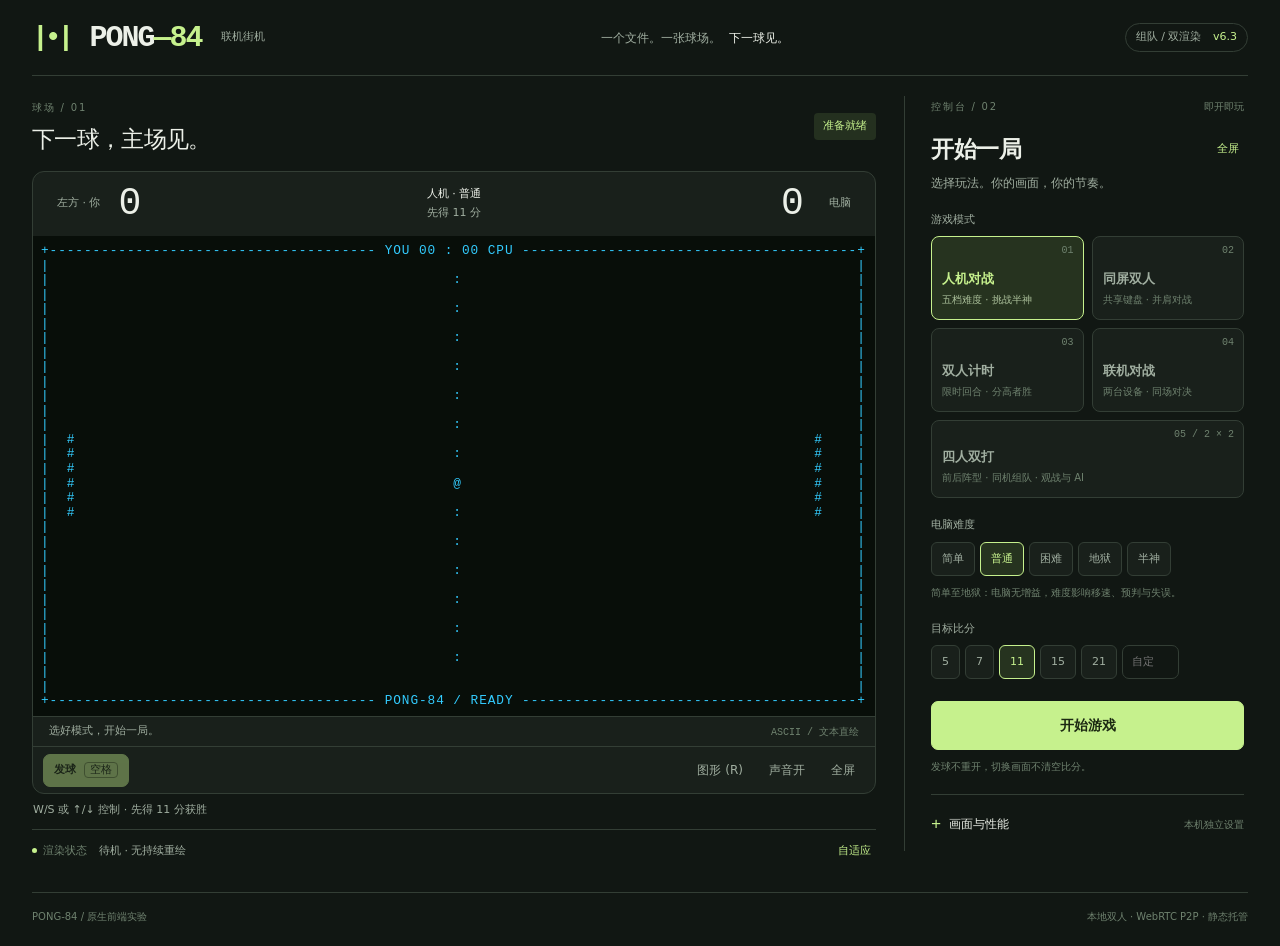
==== commit 3ec7f920: "新增半神人机难度及物理回归测试" ====
--- a/ascii_start.html
+++ b/ascii_start.html
@@ -4,6 +4,12 @@
 <meta charset="utf-8">
 <meta name="viewport" content="width=device-width,initial-scale=1,viewport-fit=cover">
 <meta name="theme-color" content="#070b13">
+<meta name="mobile-web-app-capable" content="yes">
+<meta name="apple-mobile-web-app-capable" content="yes">
+<meta name="apple-mobile-web-app-status-bar-style" content="black-translucent">
+<meta name="apple-mobile-web-app-title" content="PONG-84">
+<link rel="manifest" href="ascii.webmanifest">
+<link rel="apple-touch-icon" sizes="180x180" href="assets/icon-180.png">
 <meta name="description" content="PONG-84：精致光影球场与独立低开销 ASCII 双渲染，16:9 自适应原生全屏、移动端横屏提示、本地双人、四人团队双打、手动 WebRTC P2P 与云房间联机。">
 <title>PONG-84 · 团队 AI 协同强攻 · 光学球场</title>
 <style>:root{color-scheme:dark;--bg:#111713;--surface:#19201b;--card:#1d251f;--border:#333e35;--text:#ecf0e8;--muted:#a0aea0;--faint:#6f826f;--accent:#c6f18d;--accent-ink:#1b2812;--crt-color:#33ff33;--crt-bg:#051005;--crt-dim:rgba(51,255,51,.24);--crt-glow:transparent;--crt-soft:rgba(51,255,51,.08);--danger:#ffaaa0;--court-reserve:400px;font-family:system-ui,-apple-system,"Segoe UI","PingFang SC","Microsoft YaHei",sans-serif}
@@ -241,6 +247,34 @@
 }
 @media(prefers-reduced-motion:reduce){:root:not(.ascii-mode) .countdown span{animation:none}}
 
+/* Persistent failure feedback stays visible outside panels and in native fullscreen. */
+.failure-notice{position:fixed;z-index:1000;top:max(16px,env(safe-area-inset-top));left:50%;transform:translateX(-50%);width:min(560px,calc(100% - 24px));box-sizing:border-box;display:flex;align-items:flex-start;gap:14px;padding:16px 18px;border:2px solid #ff8c8c;border-radius:10px;background:#431b24;color:#fff3f3;box-shadow:0 8px 32px #0009;font-size:14px;line-height:1.6;max-height:calc(100dvh - 32px);overflow:auto}
+.failure-notice[hidden]{display:none}
+.failure-notice strong{display:block;font-size:17px;color:#ffb5b5}
+.failure-notice p{margin:4px 0 0;overflow-wrap:anywhere;white-space:pre-wrap}
+.failure-notice>div{flex:1;min-width:0}
+.failure-notice button{flex:none;min-width:44px;min-height:44px;border:1px solid #ff8c8c;background:#631f2d;color:#fff;font-size:14px}
+:root.ascii-mode .failure-notice{border-radius:0;box-shadow:none}
+/* Local immersive mode uses the available viewport; browser chrome stays browser-owned. */
+html.local-immersive,html.local-immersive body{overflow:hidden;overscroll-behavior:none}
+html.local-immersive body{position:fixed;top:var(--immersive-scroll-top,0px);left:0;right:0}
+#gameShell.local-immersive{height:100vh!important;height:100dvh!important}
+.immersive-exit{display:none}
+#gameShell.immersive .immersive-exit{display:block;position:absolute;z-index:50;top:max(8px,env(safe-area-inset-top));left:max(8px,env(safe-area-inset-left));min-width:44px;min-height:44px;padding:8px 12px;border:1px solid #7094a9;background:#0c1a27ee;color:#fff;border-radius:8px}
+#gameShell.immersive .orientation-tip{top:max(60px,calc(env(safe-area-inset-top) + 52px))}
+#gameShell.immersive.portrait-hint-visible.immersive-menu .console-column{top:calc(174px + env(safe-area-inset-top));max-height:calc(100% - 194px - env(safe-area-inset-top) - env(safe-area-inset-bottom))!important}
+#gameShell.immersive .console-column{max-width:calc(100% - env(safe-area-inset-left) - env(safe-area-inset-right) - 24px)}
+#gameShell.immersive .inline-notice{bottom:max(76px,calc(env(safe-area-inset-bottom) + 64px));max-height:25%;overflow:auto}
+.install-help{margin:10px 0;padding:10px 12px;border:1px solid var(--border);border-radius:8px;color:var(--muted);font-size:12px}
+.install-help p{margin-top:8px}
+@media(pointer:coarse){
+  input,textarea,select{font-size:16px}
+  #gameShell.immersive .immersive-reveal{min-width:44px;min-height:44px;right:max(8px,env(safe-area-inset-right));top:max(8px,env(safe-area-inset-top))}
+  #gameShell.immersive .immersive-controls{max-width:calc(100% - env(safe-area-inset-left) - env(safe-area-inset-right) - 16px);bottom:max(12px,env(safe-area-inset-bottom))}
+  #gameShell.immersive .immersive-controls button,.court-toolbar button,.orientation-action,.orientation-close{min-height:44px;min-width:44px}
+  .game-container{touch-action:none;-webkit-user-select:none;user-select:none;-webkit-touch-callout:none}
+  #gameShell.immersive .immersive-hud{max-width:calc(100% - 180px);top:max(8px,env(safe-area-inset-top))}
+}
 /* Four-player lobby. No animated filters, canvases or shadow layers in ASCII. */
 .mode-card[data-value="doubles"]{grid-column:1/-1;min-height:78px!important}.doubles-panel{margin-top:18px;padding-top:18px;border-top:1px solid var(--border)}
 .d4-heading{display:flex;align-items:center;justify-content:space-between;gap:10px;margin-bottom:12px}.d4-heading h3{font-size:17px;letter-spacing:-.3px}.d4-count{font:700 14px ui-monospace,monospace;color:var(--accent);white-space:nowrap}
@@ -274,7 +308,16 @@
     <div class="header-caption">一个文件。一张球场。<span>下一球见。</span></div>
     <span class="version-tag">组队 / 双渲染 <b>v6.3</b></span>
   </header>
+  <details id="installHelp" class="install-help" hidden>
+    <summary>iPhone / iPad：添加到主屏幕，打开更简洁</summary>
+    <p>在 Safari 中打开本页，点“分享” → “添加到主屏幕”（如有“作为网页 App 打开”，请开启）。以后从主屏幕图标进入；横屏游玩空间更大。浏览器内也可点击“沉浸模式”。</p>
+  </details>
   <section id="gameShell" class="game-shell" tabindex="-1" aria-label="PONG-84 游戏与控制台">
+    <button id="immersiveExitBtn" class="immersive-exit" type="button" aria-label="退出沉浸模式">退出</button>
+    <aside id="failureNotice" class="failure-notice" hidden aria-label="错误提示">
+      <div role="alert" aria-live="assertive" aria-atomic="true"><strong>⚠ 操作未完成</strong><p id="failureMessage"></p></div>
+      <button id="failureDismiss" type="button" aria-label="关闭错误提示">关闭</button>
+    </aside>
     <div class="arena-column">
       <aside id="rotateHint" class="orientation-tip" role="status" aria-live="polite" aria-hidden="true" hidden>
         <span class="orientation-symbol" aria-hidden="true"><svg viewBox="0 0 40 40" fill="none" stroke="currentColor" stroke-width="1.4"><rect x="13" y="5" width="14" height="24" rx="3" transform="rotate(65 20 20)"/><path d="M7 15A14 14 0 0 1 31 9m0-5v5h-5M33 25A14 14 0 0 1 9 31m0 5v-5h5"/><path d="M18 25h4" transform="rotate(65 20 20)"/></svg><span class="orientation-ascii">[ &gt; ]</span></span>
@@ -336,7 +379,7 @@
         <p id="menuSub" class="muted">选择玩法。你的画面，你的节奏。</p>
         <div id="modeSection" class="section"><div class="section-title">游戏模式</div>
           <div id="modeSelect" class="mode-grid">
-            <button class="choice mode-card selected" data-setting="mode" data-value="ai" type="button"><span class="mode-no">01</span><strong>人机对战</strong><small>独自练习 · 电脑无增益</small></button>
+            <button class="choice mode-card selected" data-setting="mode" data-value="ai" type="button"><span class="mode-no">01</span><strong>人机对战</strong><small>五档难度 · 挑战半神</small></button>
             <button class="choice mode-card" data-setting="mode" data-value="pvp" type="button"><span class="mode-no">02</span><strong>同屏双人</strong><small>共享键盘 · 并肩对战</small></button>
             <button class="choice mode-card" data-setting="mode" data-value="timer" type="button"><span class="mode-no">03</span><strong>双人计时</strong><small>限时回合 · 分高者胜</small></button>
             <button class="choice mode-card" data-setting="mode" data-value="online" type="button"><span class="mode-no">04</span><strong>联机对战</strong><small>两台设备 · 同场对决</small></button>
@@ -344,8 +387,8 @@
           </div>
         </div>
         <div id="difficultySection" class="section"><div class="section-title">电脑难度</div><div class="select-row compact">
-          <button class="choice" data-setting="difficulty" data-value="easy" type="button">简单</button><button class="choice selected" data-setting="difficulty" data-value="normal" type="button">普通</button><button class="choice" data-setting="difficulty" data-value="hard" type="button">困难</button><button class="choice" data-setting="difficulty" data-value="hell" type="button">地狱</button>
-        </div></div>
+          <button class="choice" data-setting="difficulty" data-value="easy" type="button">简单</button><button class="choice selected" data-setting="difficulty" data-value="normal" type="button">普通</button><button class="choice" data-setting="difficulty" data-value="hard" type="button">困难</button><button class="choice" data-setting="difficulty" data-value="hell" type="button">地狱</button><button class="choice" data-setting="difficulty" data-value="demigod" type="button" title="精确预判 · 强攻 · 默认移速上限">半神</button>
+        </div><p id="difficultyAdvice" class="small-note"></p></div>
         <div id="scoreSection" class="section"><label class="section-title" for="customScore">目标比分</label><div class="select-row compact">
           <button class="choice" data-setting="score" data-value="5" type="button">5</button><button class="choice" data-setting="score" data-value="7" type="button">7</button><button class="choice selected" data-setting="score" data-value="11" type="button">11</button><button class="choice" data-setting="score" data-value="15" type="button">15</button><button class="choice" data-setting="score" data-value="21" type="button">21</button><input id="customScore" class="score-input" type="number" inputmode="numeric" min="1" max="99" placeholder="自定" aria-label="自定义目标比分，1 至 99">
         </div></div>
@@ -492,7 +535,7 @@
         <div id="themeSection" class="section"><div class="section-title">球场颜色</div><div class="select-row"><button class="choice selected" data-setting="theme" data-value="green" type="button">绿色</button><button class="choice" data-setting="theme" data-value="amber" type="button">琥珀</button><button class="choice" data-setting="theme" data-value="white" type="button">白色</button><button class="choice" data-setting="theme" data-value="blue" type="button">冰蓝</button></div></div>
         <pre id="renderStats" class="stats-report">开始对局后显示本机数据。</pre><p class="small-note">“脚本耗时”不含浏览器排版与绘制耗时；刷新率为脚本提交次数，不是显示器实测帧率。</p>
       </div></details>
-      <details class="settings-details" id="helpPanel"><summary>操作与功能球<span>首次游玩</span></summary><div class="details-body"><dl class="key-guide"><div><dt><kbd>W</kbd> <kbd>S</kbd></dt><dd>左拍 / 联机时自己的球拍</dd></div><div><dt><kbd>↑</kbd> <kbd>↓</kbd></dt><dd>右拍 / 人机时也控制左拍</dd></div><div><dt><kbd>空格</kbd> <kbd>回车</kbd></dt><dd>人机 / 联机：自己发球；同屏：分别对应左 / 右</dd></div><div><dt><kbd>P</kbd> <kbd>R</kbd> <kbd>F</kbd></dt><dd>暂停 / 切换渲染 / 原生全屏</dd></div></dl><p class="small-note">原生全屏时球场以 16:9 等比放大并居中，空余区域留黑边；画面不拉伸、不裁切。鼠标移动或轻触右上角“⋯”显示控制栏，F 或 Esc 退出。ASCII 的控制入口在右下角。</p><p class="small-note">触屏上下拖动，松手发球。同屏双人各用半边球场；触控中断不会自动发球。</p><div class="legend"><span><b>@</b> 常规</span><span><b>*</b> 加速</span><span><b>o</b> 减速</span><span><b>O</b> 大球</span><span><b>.</b> 小球</span><span><b>#</b> 球拍 / 长拍</span><span><b>~</b> 变轨</span><span><b>%</b> 旋转</span></div><p class="small-note">连得 3 分可获得一次护盾。人机模式仅玩家可获增益，电脑不能获得长拍、护盾或强化回球。</p></div></details>
+      <details class="settings-details" id="helpPanel"><summary>操作与功能球<span>首次游玩</span></summary><div class="details-body"><dl class="key-guide"><div><dt><kbd>W</kbd> <kbd>S</kbd></dt><dd>左拍 / 联机时自己的球拍</dd></div><div><dt><kbd>↑</kbd> <kbd>↓</kbd></dt><dd>右拍 / 人机时也控制左拍</dd></div><div><dt><kbd>空格</kbd> <kbd>回车</kbd></dt><dd>人机 / 联机：自己发球；同屏：分别对应左 / 右</dd></div><div><dt><kbd>P</kbd> <kbd>R</kbd> <kbd>F</kbd></dt><dd>暂停 / 切换渲染 / 原生全屏</dd></div></dl><p class="small-note">原生全屏时球场以 16:9 等比放大并居中，空余区域留黑边；画面不拉伸、不裁切。鼠标移动或轻触右上角“⋯”显示控制栏，F 或 Esc 退出。ASCII 的控制入口在右下角。</p><p class="small-note">触屏上下拖动，松手发球。同屏双人各用半边球场；触控中断不会自动发球。</p><div class="legend"><span><b>@</b> 常规</span><span><b>*</b> 加速</span><span><b>o</b> 减速</span><span><b>O</b> 大球</span><span><b>.</b> 小球</span><span><b>#</b> 球拍 / 长拍</span><span><b>~</b> 变轨</span><span><b>%</b> 旋转</span></div><p class="small-note">连得 3 分可获得一次护盾。人机的简单至地狱难度仅玩家可获增益；半神与玩家共享长拍、护盾和强化回球规则，精确预判但移速仍受默认上限约束。</p></div></details>
       <div class="console-bottom">无内置统计 · 无账号 · 单文件运行<br><span>公网联机可能需要 STUN / TURN；请保持页面在前台。</span></div>
     </aside>
   </section>
@@ -535,7 +578,8 @@
       easy:   { label:'简单', aiSpeed:165, reaction:5.8, deadZone:18, predict:0.10, errorChance:0.22, errorTime:[.34,.70], paddleHeight:132 },
       normal: { label:'普通', aiSpeed:270, reaction:8.8, deadZone:12, predict:0.28, errorChance:0.12, errorTime:[.25,.55], paddleHeight:110 },
       hard:   { label:'困难', aiSpeed:375, reaction:12.5, deadZone:8, predict:0.50, errorChance:0.055, errorTime:[.18,.38], paddleHeight:94 },
-      hell:   { label:'地狱', aiSpeed:485, reaction:17.0, deadZone:5, predict:0.78, errorChance:0.018, errorTime:[.12,.25], paddleHeight:78 }
+      hell:   { label:'地狱', aiSpeed:485, reaction:17.0, deadZone:5, predict:0.78, errorChance:0.018, errorTime:[.12,.25], paddleHeight:78 },
+      demigod:{ label:'半神', aiSpeed:PC_PADDLE_SPEED, paddleHeight:104 }
     });
 
     const POWERUPS = Object.freeze({
@@ -1357,7 +1401,7 @@
         if(g.isDoubles()){if(g.phase===Phase.PAUSED)status='PAUSED / HOST RESUMES';else if(g.phase===Phase.PLAYING&&g.serveSlot)status=g.serveSlot+' SERVE';if(g.localSeat())status+=' / YOU '+g.localSeats().join('+');else if(g.room?.isSpectator)status+=' / VIEWER';}
         if(g.isTimerMode())status+=' / TIME '+formatTime(g.match.remaining);
         if(g.match.leftShield)status+=' / L SHIELD';
-        if(g.match.rightShield&&g.settings.mode!=='ai')status+=' / R SHIELD';
+        if(g.match.rightShield&&!g.isRestrictedAI())status+=' / R SHIELD';
         this.center(this.rows-1,' '+status.slice(0,this.cols-6)+' ');
         const paddles=g.getPaddles();
         if(g.isDoubles()&&g.room.formation==='split'){const mid=this.wy(WORLD.height/2);for(let x=4;x<this.cols-4;x+=5)this.put(x,mid,'.');}
@@ -1606,7 +1650,7 @@
           this.rounded(c,x-4,y-5,w+8,h+10,5);c.stroke();c.setLineDash([]);
         }
         const shield=side==='left'?g.match.leftShield:g.match.rightShield;
-        if(shield&&(side!=='right'||g.settings.mode!=='ai')&&(!g.isDoubles()||d.id.endsWith('1'))){
+        if(shield&&(side!=='right'||!g.isRestrictedAI())&&(!g.isDoubles()||d.id.endsWith('1'))){
           const sx=side==='left'?15:WORLD.width-15;
           this.glow(c,color,sx,WORLD.height/2,36,WORLD.height*1.4,.23);
           c.strokeStyle=color;c.lineWidth=1.1;c.globalAlpha=.5;c.setLineDash([8,5]);c.beginPath();
@@ -1633,7 +1677,7 @@
       }
       drawBall(g,p,ball=g.ball){
         const c=this.ctx,b=ball,color=this.ballColor(g,p),ultra=g.settings.graphicsQuality!=='balanced';
-        if(!this.reducedMotion&&g.trail.length>1&&!g.serveSide){
+        if(b===g.ball&&!this.reducedMotion&&g.trail.length>1&&!g.serveSide){
           // Cut at long corrections; a network teleport is not a real ball trail.
           let start=0;for(let i=1;i<g.trail.length;i++)if(Math.hypot(g.trail[i].x-g.trail[i-1].x,g.trail[i].y-g.trail[i-1].y)>100)start=i;
           const pts=g.trail.slice(start);pts.push({x:b.x,y:b.y,r:b.radius});
@@ -1654,7 +1698,7 @@
           c.strokeStyle=color;c.lineWidth=.75;c.globalAlpha=.62;c.beginPath();c.arc(b.x,b.y,b.radius+6,t,t+Math.PI*.9);c.stroke();
           if(ultra){c.globalAlpha=.25;c.beginPath();c.arc(b.x,b.y,b.radius+10,-t,-t+Math.PI*.72);c.stroke();}
         }
-        if(g.serveSide){
+        if(b===g.ball&&g.serveSide){
           const t=this.reducedMotion?0:g.elapsed*1.8;
           c.strokeStyle=color;c.lineWidth=.85;c.globalAlpha=.65;
           for(let i=0;i<3;i++){c.beginPath();c.arc(b.x,b.y,b.radius+14,t+i*Math.PI*2/3,t+i*Math.PI*2/3+Math.PI*.44);c.stroke();}
@@ -1829,6 +1873,15 @@
         this.loop = this.loop.bind(this);
       }
 
+      isDemigod() { return this.settings.mode==='ai' && this.settings.difficulty==='demigod'; }
+      isRestrictedAI() { return this.settings.mode==='ai' && !this.isDemigod(); }
+      physicsRandom() {
+        if(!this.isDemigod())return Math.random();
+        // Match-local RNG lets the oracle copy future physics without consuming it.
+        this.demigodRng=(Math.imul(this.demigodRng??1,1664525)+1013904223)>>>0;
+        return this.demigodRng/4294967296;
+      }
+      physicsRange(lo,hi) { return lo+(hi-lo)*this.physicsRandom(); }
       isDoubles() { return false; }
       getPaddles() { return [this.left,this.right]; }
       isTimerMode() { return this.settings.mode === 'timer'; }
@@ -1839,7 +1892,7 @@
       resizeCanvas() {
         const field=document.getElementById('gameContainer');
         const shell=document.getElementById('gameShell');
-        const full=(document.fullscreenElement||document.webkitFullscreenElement)===shell;
+        const full=shell.classList.contains('immersive');
         if(full) {
           field.style.removeProperty('--court-limit');
           const wrap=field.parentElement,style=getComputedStyle(wrap);
@@ -1931,7 +1984,7 @@
         this.right.height = this.right.baseHeight = rightHeight;
         this.right.speed = this.settings.mode === 'ai' ? d.aiSpeed : PC_PADDLE_SPEED;
         this.left.speed = PC_PADDLE_SPEED;
-        if (this.settings.mode === 'ai') this.match.rightShield = false;
+        if (this.isRestrictedAI()) this.match.rightShield = false;
         this.ball.baseSpeed = BALL_TUNING.baseSpeed * this.cheatMul;
         this.ball.maxSpeed = BALL_TUNING.maxSpeed * this.cheatMul;
       }
@@ -1940,6 +1993,8 @@
       emitToast(name, visible) { if (this.onToast) this.onToast(name, visible); }
 
       resetMatch() {
+        if(this.isDemigod())this.demigodRng=(Math.random()*4294967296)>>>0;
+        this.demigodBrain=null;
         this.match = {
           leftScore:0, rightScore:0, leftStreak:0, rightStreak:0,
           leftShield:false, rightShield:false,
@@ -2381,7 +2436,7 @@
         const overlapY = b.y + b.radius >= paddle.y && b.y - b.radius <= paddle.y + paddle.height;
         if (!overlapX || !overlapY) return false;
 
-        const aiReturn = this.settings.mode === 'ai' && !isLeft;
+        const aiReturn = this.isRestrictedAI() && !isLeft;
         const hitPos = clamp((b.y - (paddle.y + paddle.height/2)) / (paddle.height/2), -1, 1);
         const angle = hitPos * (Math.PI / 3);
         b.rallySpeed = Math.min((b.rallySpeed || b.baseSpeed) + (aiReturn ? 0 : BALL_TUNING.hitAcceleration), b.maxSpeed);
@@ -2408,15 +2463,15 @@
       }
 
       scorePoint(side) {
-        // Defensive gate: a CPU shield can neither be earned nor consume a player's point.
-        if (this.settings.mode === 'ai') this.match.rightShield = false;
+        // Legacy difficulties cannot earn shields; Demigod uses the human rules.
+        if (this.isRestrictedAI()) this.match.rightShield = false;
         if (side === 'right') {
           if (this.match.leftShield) {
             this.match.leftShield = false; this.match.leftStreak = 0; this.audio.shieldBreak();
             this.respawnRemaining = .45; this.nextServeDir = 1; this.emitUi(); return;
           }
           this.match.rightScore++; this.match.leftStreak = 0; this.match.rightStreak++;
-          if (this.settings.mode !== 'ai' && this.match.rightStreak >= 3 && !this.match.rightShield) {
+          if (!this.isRestrictedAI() && this.match.rightStreak >= 3 && !this.match.rightShield) {
             this.match.rightShield = true; this.match.rightStreak = 0; this.audio.shield();
           }
           this.audio.lose();
@@ -2452,15 +2507,16 @@
         if (this.effectCooldown <= 0) this.spawnEffect();
       }
 
-      spawnEffect(type=choice(Object.keys(POWERUPS).filter(key=>key!=='multi'))) {
+      spawnEffect(type) {
+        if(type===undefined){const types=Object.keys(POWERUPS).filter(key=>key!=='multi');type=types[Math.floor(this.physicsRandom()*types.length)];}
         if(type==='multi')return false;
         const meta = POWERUPS[type];
         if (!meta) return false;
         if (this.effect) this.clearEffect(false);
         this.effect = { type, remaining:meta.duration, applied:true };
         if (type === 'long') {
-          // Human-only in AI mode, including while the player's cheat is active.
-          const target = this.settings.mode === 'ai' ? 'left' : (this.cheat ? 'right' : (Math.random()<.5 ? 'left' : 'right'));
+          // Human-only for legacy AI difficulties; Demigod has equal eligibility.
+          const target = this.isRestrictedAI() ? 'left' : (this.cheat ? 'right' : (this.physicsRandom()<.5 ? 'left' : 'right'));
           this.effect.target = target;
           const paddle = target === 'left' ? this.left : this.right;
           if (!(target === 'left' && this.cheat)) paddle.height = Math.min(WORLD.height, paddle.baseHeight * 1.5);
@@ -2474,7 +2530,7 @@
 
       syncBallEffect() {
         const b = this.ball;
-        const aiMode = this.settings.mode === 'ai';
+        const aiMode = this.isRestrictedAI();
         const type = this.effect ? this.effect.type : null;
         let applied = !!this.effect;
         if (aiMode && type) {
@@ -2503,7 +2559,7 @@
         if (!this.effect) return;
         const was = this.effect.type;
         this.effect = null;
-        this.effectCooldown = randomRange(EFFECT_TIMING.gapMin, EFFECT_TIMING.gapMax);
+        this.effectCooldown = this.physicsRange(EFFECT_TIMING.gapMin, EFFECT_TIMING.gapMax);
         if (was === 'long') {
           this.left.height = this.cheat ? WORLD.height : this.left.baseHeight;
           this.right.height = this.right.baseHeight;
@@ -2522,11 +2578,11 @@
       }
 
       tryStartCurve(isLeft) {
-        if (this.settings.mode === 'ai' && (!isLeft || this.ball.vx <= 0)) return;
+        if (this.isRestrictedAI() && (!isLeft || this.ball.vx <= 0)) return;
         if (this.curveRemaining > 0) return;
-        if (Math.random() < CURVE_CHANCE) {
-          this.curveRemaining = randomRange(2.8, 5.2);
-          this.curveChangeRemaining = randomRange(.32, .62);
+        if (this.physicsRandom() < CURVE_CHANCE) {
+          this.curveRemaining = this.physicsRange(2.8, 5.2);
+          this.curveChangeRemaining = this.physicsRange(.32, .62);
           this.toastTimers.curve = 1.25;
           this.emitToast('curve', true);
           this.audio.curve();
@@ -2542,15 +2598,15 @@
 
       updateCurve(dt) {
         if (this.curveRemaining <= 0) return;
-        if (this.settings.mode === 'ai' && this.ball.vx < 0) { this.clearCurve(); return; }
+        if (this.isRestrictedAI() && this.ball.vx < 0) { this.clearCurve(); return; }
         this.curveRemaining -= dt;
         this.curveChangeRemaining -= dt;
         if (this.curveChangeRemaining <= 0) {
-          this.ball.vy += randomRange(-115,115);
-          this.ball.vx *= randomRange(.93,1.08);
+          this.ball.vy += this.physicsRange(-115,115);
+          this.ball.vx *= this.physicsRange(.93,1.08);
           const mag = Math.hypot(this.ball.vx,this.ball.vy);
           if (mag > this.ball.maxSpeed) { const k=this.ball.maxSpeed/mag; this.ball.vx*=k; this.ball.vy*=k; }
-          this.curveChangeRemaining = randomRange(.30,.56);
+          this.curveChangeRemaining = this.physicsRange(.30,.56);
         }
         if (this.curveRemaining <= 0) this.emitToast('curve', false);
       }
@@ -2680,6 +2736,10 @@
         this.renderModeBtn = document.getElementById('renderModeBtn');
         this.menuFullscreenBtn = document.getElementById('menuFullscreenBtn');
         this.fullscreenTarget = document.getElementById('gameShell');
+        document.getElementById('failureDismiss').addEventListener('click',()=>{
+          document.getElementById('failureNotice').hidden=true;
+          this.fullscreenTarget.focus({preventScroll:true});
+        });
         this.resumeBtn = document.getElementById('resumeBtn');
         this.quitBtn = document.getElementById('quitBtn');
         this.scoreLeft = document.getElementById('scoreLeft');
@@ -2782,6 +2842,7 @@
             this.toggleFullscreen();
             return;
           }
+          if(e.key==='Escape' && this.localImmersive){e.preventDefault();this.toggleFullscreen();return;}
           if (e.key==='Escape' && this.getFullscreenElement()) return; // let the browser exit fullscreen without also pausing
           if ((e.key==='p'||e.key==='P'||e.key==='Escape') && !e.repeat && !this.isTypingTarget(e.target) && !this.game.isOnline()) {
             if ([Phase.PLAYING,Phase.COUNTDOWN].includes(this.game.phase)) this.game.setPaused(true);
@@ -2854,8 +2915,9 @@
         this.net.manualCopyBtn.addEventListener('click',async()=>{
           try {
             const ok=await copyField(this.net.manualOutput);
+            if(!ok)this.showError('自动复制失败，请手动复制连接码或保存为文件。');
             this.net.manualInfo.textContent=ok?'已复制。把完整连接码发给对方，并保持本页打开。':'浏览器未允许自动复制，已选中全文；请手动复制或使用“保存为文件”。';
-          } catch(err){this.net.manualInfo.textContent=err.message;}
+          } catch(err){this.net.manualInfo.textContent=err.message;this.showError(err.message);}
         });
         this.net.manualSaveBtn.addEventListener('click',()=>{
           if(!this.net.manualOutput.value)return;
@@ -2873,7 +2935,7 @@
             unpackSignal(text,this.manualStep==='host-response'?'answer':'offer');
             this.net.manualInput.value=text.trim();
             this.net.manualInfo.textContent='文件已读取，请点击下方确认按钮继续。';
-          } catch(err){if(id===this.networkActionId)this.net.manualInfo.textContent=err.message;}
+          } catch(err){if(id===this.networkActionId){this.net.manualInfo.textContent=err.message;this.showError(err.message);}}
         });
         document.getElementById('createRoomBtn').addEventListener('click',()=>this.createRoom());
         document.getElementById('joinRoomBtn').addEventListener('click',()=>this.joinRoomUi());
@@ -2955,6 +3017,7 @@
           if(role==='host')this.startBtn.scrollIntoView({block:'nearest',behavior:'auto'});
         };
         this.online.onClose=reason=>{
+          this.showError(reason||'连接已断开，请重新连接。');
           this.networkActionId++;this.networkBusy=false;
           if([Phase.PLAYING,Phase.COUNTDOWN].includes(this.game.phase))this.game.endGame(reason || '连接断开',null,true);
           this.onlineUiState='disconnected';this.manualStep='disconnected';
@@ -2977,6 +3040,7 @@
           if(messages[state]) {
             const target=this.transportMode==='manual'?this.net.manualInfo:this.onlineInfo;
             target.textContent=messages[state];
+            if(['channel-error','cloud-error'].includes(state))this.showError(messages[state]);
           }
           this.updateNetworkControls();this.update();
         };
@@ -3006,7 +3070,7 @@
         } catch(err) {
           if(id!==this.networkActionId)return;
           this.manualStep='idle';this.net.manualChooser.classList.remove('hidden-section');this.net.manualExchange.classList.add('hidden-section');
-          this.net.manualInfo.textContent='生成失败：'+err.message;
+          this.net.manualInfo.textContent='生成失败：'+err.message;this.showError(this.net.manualInfo.textContent);
         } finally {if(id===this.networkActionId){this.networkBusy=false;this.updateNetworkControls();this.update();}}
       }
       joinManualUi() {
@@ -3038,7 +3102,7 @@
           }
         } catch(err) {
           if(id!==this.networkActionId)return;
-          this.manualStep=step;this.net.manualInfo.textContent='连接码处理失败：'+err.message;
+          this.manualStep=step;this.net.manualInfo.textContent='连接码处理失败：'+err.message;this.showError(this.net.manualInfo.textContent);
           this.net.manualInputGroup.classList.remove('hidden-section');
         } finally {if(id===this.networkActionId){this.networkBusy=false;this.updateNetworkControls();this.update();}}
       }
@@ -3054,7 +3118,7 @@
           this.onlineInfo.textContent='房间已创建。将这 4 位房间码告诉对方；双方信令服务和房间分组必须相同。';
           this.onlineActionBtn.textContent='复制房间码';this.onlineActionBtn.classList.remove('hidden-section');
           this.menuSub.textContent=`云端房间 ${room} · 等待对手加入`;
-        } catch(err) {if(id===this.networkActionId){this.onlineInfo.textContent='创建失败：'+err.message;this.onlineUiState='failed';}}
+        } catch(err) {if(id===this.networkActionId){this.onlineInfo.textContent='创建失败：'+err.message;this.showError(this.onlineInfo.textContent);this.onlineUiState='failed';}}
         finally {if(id===this.networkActionId){this.networkBusy=false;this.updateNetworkControls();this.update();}}
       }
       joinRoomUi() {
@@ -3067,8 +3131,8 @@
       async onlineAction() {
         if(this.networkBusy)return;
         if(this.onlineUiState==='host-room-ready') {
-          try{const ok=await copyField(this.onlineCode);this.onlineInfo.textContent=ok?'房间码已复制，等待对方加入。':'已选中房间码，请手动复制。';}
-          catch(err){this.onlineInfo.textContent=err.message;}return;
+          try{const ok=await copyField(this.onlineCode);if(!ok)this.showError('自动复制失败，请手动复制房间码。');this.onlineInfo.textContent=ok?'房间码已复制，等待对方加入。':'已选中房间码，请手动复制。';}
+          catch(err){this.onlineInfo.textContent=err.message;this.showError(err.message);}return;
         }
         if(this.onlineUiState!=='join-wait-room')return;
         const id=++this.networkActionId;
@@ -3082,7 +3146,7 @@
           if(id!==this.networkActionId)return;
           this.onlineUiState='join-wait-room';this.onlineCode.readOnly=false;
           this.onlineActionBtn.textContent='重新加入';this.onlineActionBtn.classList.remove('hidden-section');
-          this.onlineInfo.textContent='加入失败：'+err.message;
+          this.onlineInfo.textContent='加入失败：'+err.message;this.showError(this.onlineInfo.textContent);
         } finally {if(id===this.networkActionId){this.networkBusy=false;this.updateNetworkControls();this.update();}}
       }
       showOnlineBox() {
@@ -3115,6 +3179,7 @@
       updateMenuSections() {
         const mode=this.game.settings.mode;
         this.difficultySection.classList.toggle('hidden-section', mode!=='ai');
+        this.setText('difficultyAdvice',this.game.isDemigod()?'半神：精确预测旋转与变轨，强攻选点、对等增益；唯一行动限制为默认移速上限 1100。':'简单至地狱：电脑无增益，难度影响移速、预判与失误。');
         this.scoreSection.classList.toggle('hidden-section', mode==='timer');
         this.timeSection.classList.toggle('hidden-section', mode!=='timer');
         this.onlineSection.classList.toggle('hidden-section', mode!=='online');
@@ -3177,6 +3242,35 @@
         return document.fullscreenElement || document.webkitFullscreenElement || null;
       }
 
+      supportsNativeFullscreen() {
+        return !this.nativeFullscreenUnavailable && !!(
+          (this.fullscreenTarget.requestFullscreen && document.fullscreenEnabled!==false) ||
+          (this.fullscreenTarget.webkitRequestFullscreen && document.webkitFullscreenEnabled!==false));
+      }
+      isImmersive() {
+        return !!this.localImmersive || this.getFullscreenElement()===this.fullscreenTarget;
+      }
+      setLocalImmersive(active) {
+        if(active===!!this.localImmersive)return;
+        if(active){
+          this.immersiveScrollY=window.scrollY;
+          document.documentElement.style.setProperty('--immersive-scroll-top',-this.immersiveScrollY+'px');
+        }
+        this.localImmersive=active;
+        document.documentElement.classList.toggle('local-immersive',active);
+        this.fullscreenTarget.classList.toggle('local-immersive',active);
+        if(!active){
+          document.documentElement.style.removeProperty('--immersive-scroll-top');
+          window.scrollTo({top:this.immersiveScrollY||0,behavior:'instant'});
+        }
+      }
+      showError(message) {
+        const notice=document.getElementById('failureNotice');
+        const text=String(message||'操作失败，请重试。');
+        if(!notice.hidden&&document.getElementById('failureMessage').textContent===text)return;
+        notice.hidden=false;
+        document.getElementById('failureMessage').textContent=text;
+      }
       showNotice(message) {
         const notice=document.getElementById('inlineNotice');
         notice.textContent=message;notice.hidden=false;
@@ -3184,36 +3278,48 @@
       async toggleFullscreen() {
         if(this.fullscreenBusy)return;
         this.fullscreenBusy=true;
+        const exiting=this.isImmersive();
         try {
-          if(this.getFullscreenElement()) {
+          if(this.localImmersive){
+            this.setLocalImmersive(false);
+            document.getElementById('inlineNotice').hidden=true;
+          } else if(this.getFullscreenElement()) {
             if(document.exitFullscreen)await document.exitFullscreen();
-            else if(document.webkitExitFullscreen)document.webkitExitFullscreen();
+            else if(document.webkitExitFullscreen)await document.webkitExitFullscreen();
+          } else if(this.supportsNativeFullscreen()) {
+            const target=this.fullscreenTarget;
+            if(target.requestFullscreen && document.fullscreenEnabled!==false)await target.requestFullscreen({navigationUI:'hide'});
+            else await target.webkitRequestFullscreen();
+            document.getElementById('inlineNotice').hidden=true;
           } else {
-            const target=this.fullscreenTarget;
-            if(target.requestFullscreen)await target.requestFullscreen({navigationUI:'hide'});
-            else if(target.webkitRequestFullscreen)target.webkitRequestFullscreen();
-            else {
-              this.showNotice('当前浏览器不支持网页原生全屏。页面不会把“窗口内放大”冒充全屏；请使用支持全屏的完整浏览器。');
-              return;
-            }
-            document.getElementById('inlineNotice').hidden=true;
+            this.setLocalImmersive(true);
+            this.showNotice('已进入沉浸模式，浏览器工具栏可能仍会显示。点左上角“退出”返回。');
           }
         } catch(err) {
-          console.warn('Fullscreen request failed:',err);
-          this.showNotice('浏览器拒绝了全屏请求。请直接点击全屏按钮；嵌入页面还需要宿主允许 fullscreen 权限。');
+          if(exiting)this.showError('退出全屏失败，请使用浏览器的退出全屏操作，或再试一次。');
+          else {
+            this.nativeFullscreenUnavailable=true;
+            this.setLocalImmersive(true);
+            this.showNotice('浏览器未允许原生全屏，已切换为沉浸模式。点左上角“退出”返回。');
+          }
         } finally {
           this.fullscreenBusy=false;this.syncFullscreenButton();
         }
       }
       syncFullscreenButton() {
-        const active=this.getFullscreenElement()===this.fullscreenTarget;
-        const label=active?'退出全屏':'全屏';
+        const active=this.isImmersive();
+        const native=this.getFullscreenElement()===this.fullscreenTarget;
+        const label=active?(native?'退出全屏':'退出沉浸模式'):(this.supportsNativeFullscreen()?'全屏':'沉浸模式');
         this.fullscreenTarget.classList.toggle('immersive',active);
         document.documentElement.classList.toggle('in-fullscreen',active);
         for(const button of [this.fullscreenBtn,this.menuFullscreenBtn]) {
-          button.textContent=label;button.setAttribute('aria-label',active?'退出原生全屏':'进入原生全屏');
-          button.title=active?'退出全屏 (F / Esc)':'球场全屏 (F)';
-        }
+          button.textContent=label;button.setAttribute('aria-label',label);
+          button.title=label+' (F / Esc)';
+        }
+        this.setText('fsExitBtn',native?'退出全屏 F':'退出沉浸 F');
+        document.getElementById('immersiveExitBtn').setAttribute('aria-label',native?'退出全屏':'退出沉浸模式');
+        this.setText('rotateFullscreenBtn',this.supportsNativeFullscreen()?'全屏':'沉浸模式');
+        document.getElementById('rotateFullscreenBtn').hidden=active;
         if(active!==this.wasFullscreen) {
           this.wasFullscreen=active;
           if(active)this.showFullscreenControls();
@@ -3224,7 +3330,7 @@
         this.game.resizeCanvas();this.game.requestDraw();this.syncImmersiveUi();
       }
       showFullscreenControls() {
-        if(this.getFullscreenElement()!==this.fullscreenTarget)return;
+        if(!this.isImmersive())return;
         this.fullscreenTarget.classList.add('controls-visible');
         const controls=document.getElementById('fsControls');
         controls.inert=false;controls.setAttribute('aria-hidden','false');
@@ -3256,6 +3362,7 @@
         el('fsRevealBtn').addEventListener('click',()=>{
           this.showFullscreenControls();
         });
+        el('immersiveExitBtn').addEventListener('click',()=>this.toggleFullscreen());
         el('fsExitBtn').addEventListener('click',()=>this.toggleFullscreen());
         el('fsPauseBtn').addEventListener('click',()=>this.game.setPaused(this.game.phase!==Phase.PAUSED));
         el('fsRenderBtn').addEventListener('click',()=>this.toggleRenderMode());
@@ -3269,13 +3376,13 @@
           if(event.pointerType==='mouse'&&(event.movementX||event.movementY))this.showFullscreenControls();
         },{passive:true});
         this.fullscreenTarget.addEventListener('keydown',event=>{
-          if(event.key==='Tab'&&this.getFullscreenElement()===this.fullscreenTarget)this.showFullscreenControls();
+          if(event.key==='Tab'&&this.isImmersive())this.showFullscreenControls();
         });
         this.syncImmersiveUi();
       }
       syncImmersiveUi() {
         const g=this.game,ascii=g.settings.renderMode==='ascii';
-        const active=this.getFullscreenElement()===this.fullscreenTarget;
+        const active=this.isImmersive();
         this.fullscreenTarget.classList.toggle('immersive-menu',[Phase.MENU,Phase.ENDED,Phase.PAUSED].includes(g.phase));
         document.querySelector('.immersive-hud').setAttribute('aria-hidden',String(!active||ascii));
         this.setText('fsScoreLeft',g.match.leftScore);this.setText('fsScoreRight',g.match.rightScore);
@@ -3284,7 +3391,7 @@
         this.setText('fsMatchMeta',g.isTimerMode()?formatTime(g.match.remaining):'先得 '+g.settings.score+' 分');
         let status=this.status.textContent||'';
         if(g.match.leftShield)status+=' · 左方护盾';
-        if(g.match.rightShield&&g.settings.mode!=='ai')status+=' · 右方护盾';
+        if(g.match.rightShield&&!g.isRestrictedAI())status+=' · 右方护盾';
         if(g.isOnline()&&this.online.connected)status+=' · '+Math.round(this.online.rtt||0)+' ms';
         this.setText('fsStatus',status);
         this.setText('fsRenderBtn',ascii?'精致图形 R':'ASCII R');
@@ -3341,7 +3448,7 @@
         const hasEffect=g.effect?POWERUPS[g.effect.type].label+(g.effect.applied===false?' · 待生效':''):'常规球';
         this.setText('liveEffect',g.curveRemaining>0?'变轨球':hasEffect);
         this.setText('liveNetwork',g.isOnline()?(this.online.connected?(this.online.route==='relay'?'TURN 中继':'P2P')+' · '+Math.round(this.online.rtt||0)+' ms':'等待连接'):'本地对局');
-        this.setText('playAdvice',g.settings.mode==='ai'?'电脑不能获得增益。移动到合适的位置，接住下一球。':g.isOnline()?'双方各自选择画面。联机时请保持游戏页面在前台。':'左方 W/S，右方方向键；触屏时各使用半边球场。');
+        this.setText('playAdvice',g.settings.mode==='ai'?(g.isDemigod()?'半神：精确预判、强攻选点、对等增益；移速上限 1100，超出可达范围仍会失分。':'电脑不能获得增益。移动到合适的位置，接住下一球。'):g.isOnline()?'双方各自选择画面。联机时请保持游戏页面在前台。':'左方 W/S，右方方向键；触屏时各使用半边球场。');
         this.setText('soundBtn',g.settings.sound?'声音开':'声音关');
         document.getElementById('soundBtn').setAttribute('aria-pressed',String(g.settings.sound));
         this.syncImmersiveUi();
@@ -3380,7 +3487,7 @@
         this.scoreLeft.classList.toggle('active',m.leftScore>m.rightScore);
         this.scoreRight.classList.toggle('active',m.rightScore>m.leftScore);
         this.shieldLeft.classList.toggle('active',m.leftShield);
-        this.shieldRight.classList.toggle('active',m.rightShield && mode !== 'ai');
+        this.shieldRight.classList.toggle('active',m.rightShield && !g.isRestrictedAI());
         this.timer.classList.toggle('show',g.isTimerMode());
         this.timer.classList.toggle('urgent',g.isTimerMode() && m.remaining<=10);
         if (g.isTimerMode()) this.timer.textContent=formatTime(m.remaining);
@@ -3628,7 +3735,7 @@
         const current=()=>epoch===this.epoch&&!this.closed;
         peer.on('connection',c=>{if(current()&&this.role==='host')this.acceptCloud(c);else this.rejectConnection(c,'此入口已不是房主，请使用房间界面显示的新房间码。');});
         peer.on('disconnected',()=>{if(!current())return;this.notice='云信令暂时离线；已建立的主链路和备用链路不因此关闭。';this.emit();setTimeout(()=>{if(current()&&!peer.destroyed&&peer.disconnected)try{peer.reconnect();}catch{}},1400);});
-        peer.on('error',e=>{if(current()&&e?.type!=='unavailable-id'){this.notice=new OnlinePeer().cloudError(e);this.emit();}});
+        peer.on('error',e=>{if(current()&&e?.type!=='unavailable-id'){this.notice=new OnlinePeer().cloudError(e);this.onError?.(this.notice);this.emit();}});
       }
       async publishCloudEntry(){
         const epoch=this.epoch;await loadPeerLibrary();if(epoch!==this.epoch||this.role!=='host')return;
@@ -3647,7 +3754,7 @@
         l.onOpen=()=>{if(!current())return;if(l.kind==='mesh')this.sendTo(l,{t:'mesh_hello',ticket:l.ticket});else if(l.kind==='upstream')this.sendHello(l);this.reportMesh();};
         l.onMessage=(m,ch)=>{if(current())this.receive(l,m,ch);};
         l.onClose=reason=>{if(current())this.linkLost(l.pid,reason);};
-        l.onConnectionState=(s,detail)=>{if(!current())return;if(detail)this.notice=detail;if(s==='failed'&&l.authed)this.linkLost(l.pid,detail||'链路失败');this.emit();};
+        l.onConnectionState=(s,detail)=>{if(!current())return;if(detail)this.notice=detail;if(['failed','cloud-error','channel-error'].includes(s))this.onError?.(detail||'连接失败，请检查网络后重试。');if(s==='failed'&&l.authed)this.linkLost(l.pid,detail||'链路失败');this.emit();};
         l.onStats=()=>{if(!current())return;const node=this.nodes.get(l.pid);if(node){node.rtt=Math.round(l.rtt);node.route=l.route;this.metrics.iceRtt=node.rtt;}};
         return l;
       }
@@ -3728,11 +3835,11 @@
       }
       receive(l,raw,ch){
         if(raw&&typeof raw==='object'&&raw.t==='d4_reject'&&l.kind==='upstream'&&ch==='ctrl'){
-          l.rejected=String(raw.reason||'房主拒绝连接，请确认所有设备使用同一版本。').slice(0,200);this.notice=l.rejected;this.emit();return;
+          l.rejected=String(raw.reason||'房主拒绝连接，请确认所有设备使用同一版本。').slice(0,200);this.notice=l.rejected;this.onError?.(this.notice);this.emit();return;
         }
         if(!raw||typeof raw!=='object'||raw.v!==D4.version||typeof raw.t!=='string'||!raw.t.startsWith('d4_'))return;
         const m={...raw,t:raw.t.slice(3)};let from=l.pid;
-        if(m.t==='reject'&&l.kind==='upstream'){l.rejected=String(m.reason||'房主拒绝连接。').slice(0,200);this.notice=l.rejected;this.emit();return;}
+        if(m.t==='reject'&&l.kind==='upstream'){l.rejected=String(m.reason||'房主拒绝连接。').slice(0,200);this.notice=l.rejected;this.onError?.(this.notice);this.emit();return;}
         if(m.t==='hello'&&this.role==='host'&&l.kind==='downstream'&&ch==='ctrl'){this.acceptHello(l,m);return;}
         if(m.t==='welcome'&&l.kind==='upstream'&&!l.authed&&ch==='ctrl'){
           if(!isId(m.rid)||!ROOM_NODES.includes(m.id)||!ROOM_NODES.includes(m.hostId)||!isId(m.token))return;
@@ -3750,16 +3857,16 @@
         if(m.term!==this.term)return;
         // Only the current authority can publish room or simulation state.
         if(from===this.hostId){
-          if(m.t==='state'&&ch==='rt'){if(this.game?.isDoubles())this.game.applyD4(m.s);return;}
+          if(m.t==='state'&&(ch==='rt'||ch==='ctrl')){if(this.game?.isDoubles())this.game.applyD4(m.s);return;}
           if(ch==='ctrl'){
             if(m.t==='heartbeat'){this.lastAuthorityAt=performance.now();this.sendHost({t:'heartbeat_ack',serial:m.serial});return;}
             if(m.t==='roster'){if(this.applyRoster(m.roster)){this.saveRecovery();this.emit();}return;}
-            if(m.t==='notice'){this.notice=String(m.text||'').slice(0,260);this.emit();return;}
+            if(m.t==='notice'){this.notice=String(m.text||'').slice(0,260);this.onError?.(this.notice);this.emit();return;}
             if(m.t==='checkpoint'){this.receiveCheckpoint(from,m);return;}
             if(m.t==='checkpoint_commit'){this.commitCheckpoint(m);return;}
             if(m.t==='secrets'&&this.localNode?.count>0){for(const [id,t] of Object.entries(m.tokens||{}))if(this.nodes.has(id)&&isId(t))this.nodes.get(id).token=t;return;}
-            if(m.t==='mesh_prepare'){this.prepareMesh(m).catch(e=>{this.meshError=e.message;this.emit();});return;}
-            if(m.t==='mesh_signal'){this.meshSignal(m).catch(e=>{this.meshError=e.message;this.emit();});return;}
+            if(m.t==='mesh_prepare'){this.prepareMesh(m).catch(e=>{this.meshError=e.message;this.onError?.('备用连接失败：'+e.message);this.emit();});return;}
+            if(m.t==='mesh_signal'){this.meshSignal(m).catch(e=>{this.meshError=e.message;this.onError?.('备用连接失败：'+e.message);this.emit();});return;}
             if(m.t==='prepare'&&isId(m.barrier)&&validD4Snapshot(m.s)){this.clientBarrier=m.barrier;this.game.applyD4(m.s,true);this.status='arming';this.sendHost({t:'loaded',barrier:m.barrier,matchId:m.s.matchId});this.emit();return;}
             if(m.t==='release'&&m.barrier===this.clientBarrier){this.clientBarrier=null;this.status='match';this.game.applyD4(m.s,true);this.emit();return;}
             if(m.t==='freeze'&&validD4Snapshot(m.s)){this.clientBarrier=null;this.status='paused';this.game.applyD4(m.s,true);this.emit();return;}
@@ -3898,6 +4005,7 @@
       roundBoundary(){if(this.role!=='host')return;let changed=false;for(const p of this.players.values())if(p.pendingReturn){const n=this.nodes.get(p.device);if(n?.connected&&n.visible){p.botActive=false;p.pendingReturn=false;changed=true;}}
         if(changed)this.changed('已在新回合将球拍归还原玩家。');}
       linkLost(id,reason,voluntary=false){
+        if(!voluntary)this.onError?.(reason||'设备连接中断，请检查网络后重新连接。');
         const n=this.nodes.get(id);this.meshReports.get(this.localId)?.delete(id);
         if(this.role==='host'&&n){n.connected=false;n.synced=false;n.ready=false;n.lostAt=performance.now();if(n.count){if(this.aiFill)this.replaceWithBots(id);else if(this.active)this.freeze(n.name+' 掉线。');}
           if(voluntary&&!this.active){for(const [pid,p] of this.players)if(p.device===id)this.players.delete(pid);this.nodes.delete(id);this.voters=this.voters.filter(v=>v!==id);this.pendingCheckpoint=null;this.fillBots();this.clearReady();}
@@ -4005,7 +4113,7 @@
         if(this.role==='host'){
           for(const n of this.nodes.values()){n.connected=n.id===local||!!this.links.get(n.id)?.authed&&!!this.links.get(n.id)?.connected;n.synced=n.connected;if(!n.connected){n.lostAt=performance.now();this.replaceWithBots(n.id);}}
           this.game?.syncD4Benefits();if(cp.s&&cp.s.phase!==Phase.ENDED)this.autoResumeAt=performance.now()+1200;
-          if(this.transport==='cloud')this.publishCloudEntry().catch(e=>{this.notice='比赛已迁移，但新房间入口创建失败：'+e.message;this.emit();});
+          if(this.transport==='cloud')this.publishCloudEntry().catch(e=>{this.notice='比赛已迁移，但新房间入口创建失败：'+e.message;this.onError?.(this.notice);this.emit();});
           this.broadcast({t:'heartbeat',serial:performance.now()});
         }
         this.notice=planned?'主持权已移交，比分与比赛状态已恢复。':'新房主已接管最近一次多数确认的比赛状态。';this.saveRecovery();this.game?.emitUi();this.emit();
@@ -4036,10 +4144,10 @@
         if(this.role==='host'&&[...this.nodes.values()].some(n=>n.id!==this.localId&&n.count>0&&n.connected))await this.handoff(null,true);
         if(this.role==='client')this.sendHost({t:'leave'});this.close(false);this.game?.clearD4Preview();this.game?.emitUi();
       }
-      sendState(s){if(this.role!=='host')return;const started=performance.now(),now=started;for(const [id,l] of this.links){const n=this.nodes.get(id);if(!n?.synced||!n.connected||!l.authed||!l.connected)continue;
-          const hz=n.count===0?20:now<l.lowRateUntil?30:60;if(now-l.lastStateAt<1000/hz-2)continue;
+      sendState(s){if(this.role!=='host')return;const started=performance.now(),now=started;for(const [id,l] of this.links){const n=this.nodes.get(id);if(!n?.synced||!n.connected||!l.authed||!l.ctrl?.open&&!l.rt?.open)continue;
+          const realtime=!!l.rt?.open,hz=!realtime?20:n.count===0?20:now<l.lowRateUntil?30:60;if(now-l.lastStateAt<1000/hz-2)continue;
           const live={...s,aux:{...s.aux,brains:undefined,tactics:undefined,teamwork:undefined}};
-          if(this.sendTo(l,{t:'state',s:live},true)){l.lastStateAt=now;l.sentStates++;this.metrics.sendBacklog=Math.max(this.metrics.sendBacklog,l.rt?.dataChannel?.bufferedAmount||0);}}this.metrics.hostCompute=performance.now()-started;}
+          if(this.sendTo(l,{t:'state',s:live},realtime)){l.lastStateAt=now;l.sentStates++;this.metrics.sendBacklog=Math.max(this.metrics.sendBacklog,l.rt?.dataChannel?.bufferedAmount||0);}}this.metrics.hostCompute=performance.now()-started;}
       saveRecovery(){try{sessionStorage.setItem('pong84.teams.recovery',JSON.stringify({rid:this.id,pid:this.localId,token:this.token,code:this.code,namespace:this.options.namespace}));}catch{}}
       loadRecovery(rid=null,code=null){let d;try{d=safeParseJSON(sessionStorage.getItem('pong84.teams.recovery'),null);}catch{}return d&&isId(d.token)&&(rid&&d.rid===rid||code&&d.code===code&&d.namespace===this.options.namespace)?d:null;}
       forgetRecovery(){try{sessionStorage.removeItem('pong84.teams.recovery');}catch{}this.resumeSaved=null;this.token='';this.notice='已清除本标签页的恢复身份。';this.emit();}
@@ -4093,7 +4201,7 @@
       if(![s.match.leftScore,s.match.rightScore].every(x=>Number.isInteger(x)&&x>=0&&x<=99))return false;
       if(![s.match.leftStreak,s.match.rightStreak].every(x=>Number.isInteger(x)&&x>=0&&x<=99))return false;
       const ids=new Set();for(const p of s.paddles){if(!D4.seats.includes(p.id)||ids.has(p.id)||!Number.isFinite(p.y)||!Number.isFinite(p.h)||p.h<40||p.h>160)return false;
-        const [lo,hi]=seatZone(p.id,s.formation);if(p.y<lo-.01||p.y+p.h>hi+.01)return false;ids.add(p.id);}
+        const [zoneLo,zoneHi]=seatZone(p.id,s.formation),lo=s.formation==='split'?0:zoneLo,hi=s.formation==='split'?WORLD.height:zoneHi;if(p.y<lo-.01||p.y+p.h>hi+.01)return false;ids.add(p.id);}
       if(s.serve!==null&&!D4.seats.includes(s.serve))return false;
       if(s.effect&&(!Object.hasOwn(POWERUPS,s.effect.type)||!Number.isFinite(s.effect.remaining)||s.effect.remaining<0||s.effect.remaining>10||
         (s.effect.type==='long'&&!D4.seats.includes(s.effect.target))||
@@ -4210,7 +4318,10 @@
           if(this.effect)this.clearEffect(false);
           const dir=this.ball.vx>=0?1:-1, speed=Math.min(this.ball.maxSpeed,Math.max(this.ball.baseSpeed,this.ball.rallySpeed||this.ball.baseSpeed));
           this.effect={type:'multi',target:null,remaining:POWERUPS.multi.duration,applied:true};
-          this.extraBalls=[{x:WORLD.width/2,y:WORLD.height*.34,radius:this.ball.baseRadius,baseRadius:this.ball.baseRadius,baseSpeed:this.ball.baseSpeed,vx:dir*speed*Math.cos(.35),vy:speed*Math.sin(.35),spin:0,speed,rallySpeed:speed,maxSpeed:this.ball.maxSpeed}];
+          // Launch the bonus ball away from the main ball with its own lane and
+          // angle, so the two balls do not settle into a visual tail formation.
+          const extraY=this.ball.y< WORLD.height/2?WORLD.height*.66:WORLD.height*.34;
+          this.extraBalls=[{x:clamp(this.ball.x+dir*42,this.ball.radius,WORLD.width-this.ball.radius),y:extraY,radius:this.ball.baseRadius,baseRadius:this.ball.baseRadius,baseSpeed:this.ball.baseSpeed,vx:-dir*speed*Math.cos(.42),vy:(extraY>this.ball.y?1:-1)*speed*Math.sin(.42),spin:0,speed,rallySpeed:speed,maxSpeed:this.ball.maxSpeed}];
           for(const p of this.ensureD4Pads()){p.height=Math.min(p.maxY-p.minY,p.baseHeight*1.5);p.y=clamp(p.y,p.minY,p.maxY-p.height);}
           this.audio.powerup();this.eventId++;this.emitUi();return true;
         }
@@ -4260,7 +4371,23 @@
         const dir=dual?(index===0?this.input.leftDir(false):this.input.rightDir()):this.input.onlineLocalDir();
         const raw=this.input.targetFor(dual?(index===0?'left':'right'):'local');return {dir,target:Number.isFinite(raw)?clamp(raw/540,0,1):null};
       }
-      moveD4Pad(p,dir,target,dt){if(!p)return;if(Number.isFinite(target)){const dest=p.minY+clamp(target,0,1)*(p.maxY-p.minY-p.height);p.y+=clamp(dest-p.y,-p.speed*dt,p.speed*dt);}else p.y+=clamp(dir||0,-1,1)*p.speed*dt;p.y=clamp(p.y,p.minY,p.maxY-p.height);}
+      constrainD4Pad(p,next,previous=p.y){
+        const split=this.room?.formation==='split',lo=split?0:p.minY,hi=split?WORLD.height:p.maxY;
+        next=clamp(next,lo,hi-p.height);
+        if(split){
+          const mate=this.ensureD4Pads().find(other=>other!==p&&other.side===p.side);
+          if(mate){
+            const wasAbove=previous+p.height<=mate.y+0.0001,wasBelow=previous>=mate.y+mate.height-0.0001;
+            if(wasAbove&&next>previous&&next+p.height>mate.y)next=mate.y-p.height;
+            else if(wasBelow&&next<previous&&next<mate.y+mate.height)next=mate.y+mate.height;
+            else if(!wasAbove&&!wasBelow)next=p.id.endsWith('1')?mate.y-p.height:mate.y+mate.height;
+            next=clamp(next,lo,hi-p.height);
+          }
+        }
+        p.y=next;return next;
+      }
+      d4PadBounds(p){return this.room?.formation==='split'?{lo:0,hi:WORLD.height}:{lo:p.minY,hi:p.maxY};}
+      moveD4Pad(p,dir,target,dt){if(!p)return;const previous=p.y;let next;if(Number.isFinite(target)){const split=this.room?.formation==='split',lo=split?0:p.minY,hi=split?WORLD.height:p.maxY;const dest=lo+clamp(target,0,1)*(hi-lo-p.height);next=p.y+clamp(dest-p.y,-p.speed*dt,p.speed*dt);}else next=p.y+clamp(dir||0,-1,1)*p.speed*dt;this.constrainD4Pad(p,next,previous);}
       predictD4Intercept(p,source=this.ball,effectOverride=this.effect){
         if(!p||!source)return null;
         let {x,y,vx,vy,spin=0}=source,r=source.radius;
@@ -4356,8 +4483,9 @@
           const hit=this.predictD4Intercept(opponent,source,shot.effect);
           if(!hit)continue;
           // At a split seam BOTH defenders can cover; use the better defence.
-          if(hit.y+hit.radius<opponent.minY||hit.y-hit.radius>opponent.maxY)continue;
-          const h=this.d4FutureHeight(opponent,delay+hit.time),lo=opponent.minY+h/2,hi=opponent.maxY-h/2;
+          const bounds=this.d4PadBounds(opponent);
+          if(hit.y+hit.radius<bounds.lo||hit.y-hit.radius>bounds.hi)continue;
+          const h=this.d4FutureHeight(opponent,delay+hit.time),lo=bounds.lo+h/2,hi=bounds.hi-h/2;
           const obs=motion[opponent.id],velocity=clamp(obs?.vy||0,-opponent.speed,opponent.speed);
           const centre=Number.isFinite(obs?.y)?obs.y:opponent.y+opponent.height/2;
           // Extrapolation is short and bounded. The rest of the flight gives the
@@ -4413,8 +4541,8 @@
         const urgency=clamp(this.ensureD4Tactics().rallyHits/18,0,1);
         // Aggressive contact near the edge carries genuine error risk. No forced misses.
         const reserve=Math.min(h*.16,3.5-urgency*1.5+((this.botSense?.curve||0)>0?3:0));
-        const low=Math.max(p.minY,range[0],arrival.y-h+reserve);
-        const high=Math.min(p.maxY-p.height,p.maxY-h,range[1],arrival.y-reserve);
+        const bounds=this.d4PadBounds(p),low=Math.max(bounds.lo,range[0],arrival.y-h+reserve);
+        const high=Math.min(bounds.hi-p.height,bounds.hi-h,range[1],arrival.y-reserve);
         if(low>high)return null; // A contact already safely covered keeps its chosen angle, even in the final step.
         const proposals=D4_ATTACK.offsets.map(offset=>clamp(arrival.y-h/2-offset*h/2,low,high));
         // Include the currently feasible contact and both extremes of the safe
@@ -4454,7 +4582,7 @@
         // The serve angle is STILL sampled by the existing common serve rule.
         // Select a launch POSITION for several equally weighted legal angles;
         // do not read or replace the future random angle.
-        const lo=p.minY+p.height/2,hi=p.maxY-p.height/2;let best=null;
+        const bounds=this.d4PadBounds(p),lo=bounds.lo+p.height/2,hi=bounds.hi-p.height/2;let best=null;
         for(const f of [.10,.30,.50,.70,.90]){
           const target=lo+(hi-lo)*f;let sum=0,count=0;
           for(const angle of [-.18*Math.PI,0,.18*Math.PI]){
@@ -4567,10 +4695,10 @@
           const initial=v*sign,tCap=Math.max(0,(cap-initial)/a),ta=Math.min(t,tCap);
           return sign*(initial*ta+.5*a*ta*ta+cap*Math.max(0,t-ta));
         };
-        return [clamp(p.y+travel(-1),p.minY,p.maxY-p.height),clamp(p.y+travel(1),p.minY,p.maxY-p.height)];
+        const bounds=this.d4PadBounds(p);return [clamp(p.y+travel(-1),bounds.lo,bounds.hi-p.height),clamp(p.y+travel(1),bounds.lo,bounds.hi-p.height)];
       }
       guardD4Observed(p){
-        const centre=(p.minY+p.maxY)/2,s=this.botSense,b=s?.ball;
+        const bounds=this.d4PadBounds(p),lo=bounds.lo+p.height/2,hi=bounds.hi-p.height/2,centre=(lo+hi)/2,s=this.botSense,b=s?.ball;
         if(!b||Math.abs(b.vx)<1)return centre;
         // Modest recovery only. Outgoing shots no longer cause perfect defensive
         // pre-positioning at the true future return coordinate.
@@ -4580,7 +4708,7 @@
         for(const other of this.ensureD4Pads())if(other.side!==p.side){
           const hit=this.predictD4Intercept(other,b,s.effect);if(hit&&(!next||hit.time<next.time))next=hit;
         }
-        return clamp(centre+((next?.y??centre)-centre)*D4_AI.guardBias,p.minY+p.height/2,p.maxY-p.height/2);
+        return clamp(centre+((next?.y??centre)-centre)*D4_AI.guardBias,lo,hi);
       }
       // Limited reply look-ahead. It prices exposure AFTER our shot and supplies
       // a partner cover location, not a claim to solve an entire rally optimally.
@@ -4603,7 +4731,8 @@
           let safest=Infinity,helper=null,hitY=270;
           for(const ally of this.ensureD4Pads())if(ally.side===p.side){
             const hit=this.predictD4Intercept(ally,source,known);
-            if(!hit||hit.y+hit.radius<ally.minY||hit.y-hit.radius>ally.maxY)continue;
+            const bounds=this.d4PadBounds(ally);
+            if(!hit||hit.y+hit.radius<bounds.lo||hit.y-hit.radius>bounds.hi)continue;
             const isSelf=ally.id===p.id,centre=isSelf?candidate.target:ally.y+ally.height/2;
             const cap=ally.speed*(this.isBotSeat(ally.id)?D4_AI.speedRatio:1);
             const available=cap*Math.max(0,candidate.flight+hit.time-D4_AI.perception);
@@ -4623,12 +4752,12 @@
         const both=mates.every(p=>this.isBotSeat(p.id));
         if(!both){delete this.botTeam[side];return;}
         const roles={},depth=this.room.formation==='depth';
-        const centre=p=>(p.minY+p.maxY)/2;
-        const assign=(p,role,target)=>roles[p.id]={role,target:clamp(target,p.minY+p.height/2,p.maxY-p.height/2)};
+        const centre=p=>{const b=this.d4PadBounds(p);return (b.lo+b.hi)/2;};
+        const assign=(p,role,target)=>{const bounds=this.d4PadBounds(p);roles[p.id]={role,target:clamp(target,bounds.lo+p.height/2,bounds.hi-p.height/2)};};
         let primary=null;
         const incoming=sense&&(side==='left'?sense.ball.vx<0:sense.ball.vx>0)&&!this.serveSlot&&this.respawnRemaining<=0;
         const hits=new Map(mates.map(p=>[p.id,incoming?this.d4ObservedIntercept(p,sense):null]));
-        const fits=(p,h)=>!!h&&h.y+h.radius>=p.minY&&h.y-h.radius<=p.maxY;
+        const fits=(p,h)=>{const b=this.d4PadBounds(p);return !!h&&h.y+h.radius>=b.lo&&h.y-h.radius<=b.hi;};
         if(incoming){
           if(depth){
             const rear=mates.find(p=>p.id.endsWith('1')),front=mates.find(p=>p.id.endsWith('2'));
@@ -4645,7 +4774,7 @@
               const stretching=Math.abs(fh.y-front.y-front.height/2)>front.height*.85;
               if(fp&&rp&&(rp.score>fp.score+48||(stretching&&rp.score>fp.score-18))){
                 const range=this.d4BotReach(front,fh.time*.82),gap=front.height/2+fh.radius+18;
-                const options=[fh.y-gap,fh.y+gap].filter(y=>y>=front.minY+front.height/2&&y<=front.maxY-front.height/2&&y-front.height/2>=range[0]&&y-front.height/2<=range[1]);
+                const fb=this.d4PadBounds(front),options=[fh.y-gap,fh.y+gap].filter(y=>y>=fb.lo+front.height/2&&y<=fb.hi-front.height/2&&y-front.height/2>=range[0]&&y-front.height/2<=range[1]);
                 if(options.length){options.sort((a,b)=>Math.abs(a-front.y-front.height/2)-Math.abs(b-front.y-front.height/2));yieldTarget=options[0];primary=rear.id;}
               }
             }
@@ -4668,11 +4797,18 @@
             });
             // In a noisy seam disagreement still assign ONE receiver, rather than
             // letting both partners assume the other half owns the ball.
-            if(!eligible.length){for(const p of mates){const h=hits.get(p.id);if(h&&h.y>=p.minY-32&&h.y<=p.maxY+32)eligible.push(p);}}
+            if(!eligible.length){for(const p of mates){const h=hits.get(p.id),b=this.d4PadBounds(p);if(h&&h.y>=b.lo-32&&h.y<=b.hi+32)eligible.push(p);}}
             primary=eligible[0]?.id||null;
+            const anchor=hits.get(primary)?.y??270;
             for(const p of mates){const h=hits.get(p.id);
               if(p.id===primary)assign(p,'attack',h.y);
-              else assign(p,'support',centre(p)+(this.ensureD4Tactics().teams[side].lastY-270)*.12);
+              else {
+                // Keep the support bot on the opposite side of the primary in
+                // split formation. A shared centre target makes both bots push
+                // into the teammate blocker and repeatedly zero their velocity.
+                const sideOffset=p.id.endsWith('1')?-96:96;
+                assign(p,'support',anchor+sideOffset);
+              }
             }
           }
         }else{
@@ -4682,7 +4818,7 @@
           const sign=memory.lastY<270?-1:1;
           for(const p of mates){
             const lastPlan=Object.values(this.botPlans||{}).find(plan=>plan.supportSeat===p.id&&plan.round===this.roundId);
-            const target=lastPlan?lastPlan.supportY:depth?270+(p===front?sign*78:-sign*92):this.guardD4Observed(p);
+            const target=lastPlan?lastPlan.supportY:depth?270+(p===front?sign*78:-sign*92):270+(p.id.endsWith('1')?-96:96);
             assign(p,this.serveSlot===p.id?'serve':'support',target);
           }
         }
@@ -4696,7 +4832,7 @@
         if(!brain.wait){
           const sense=this.readD4Sense();this.botSense=sense;
           const hit=!this.serveSlot&&this.respawnRemaining<=0?this.d4ObservedIntercept(p,sense):null;
-          const canCover=hit&&hit.y+hit.radius>=p.minY&&hit.y-hit.radius<=p.maxY;
+          const bounds=this.d4PadBounds(p),canCover=hit&&hit.y+hit.radius>=bounds.lo&&hit.y-hit.radius<=bounds.hi;
           const team=this.botTeam[p.side],task=team?.roles?.[p.id];
           let target=this.guardD4Observed(p),role='guard';
           if(task){target=task.target;role=task.role;}
@@ -4707,7 +4843,7 @@
           }else if(this.serveSlot===p.id){
             const plan=this.planD4Serve(p);if(plan)target=plan.target;role='serve';
           }else if(task?.role!=='cover')delete this.botPlans[p.id];
-          brain.target=clamp(target,p.minY+p.height/2,p.maxY-p.height/2);brain.role=role;
+          brain.target=clamp(target,bounds.lo+p.height/2,bounds.hi-p.height/2);brain.role=role;
           // No urgent 25 ms rescue path. Seat offsets stagger CPU planning work.
           brain.wait=D4_AI.reaction+(p.id.charCodeAt(0)+p.id.charCodeAt(1))%4*.009;
           this.botSense=null;
@@ -4716,9 +4852,9 @@
         const desired=Math.abs(delta)<D4_AI.deadZone?0:clamp(delta*12,-cap,cap);
         const acceleration=brain.velocity*desired<0||Math.abs(desired)<Math.abs(brain.velocity)?D4_AI.braking:D4_AI.acceleration;
         brain.velocity=clamp(brain.velocity+clamp(desired-brain.velocity,-acceleration*dt,acceleration*dt),-cap,cap);
-        const next=p.y+brain.velocity*dt;
-        p.y=clamp(next,p.minY,p.maxY-p.height);
-        if(next!==p.y)brain.velocity=0; // physical boundary, not a teleport
+        const next=p.y+brain.velocity*dt,previous=p.y;
+        this.constrainD4Pad(p,next,previous);
+        if(Math.abs(p.y-next)>1e-7)brain.velocity=0; // physical boundary or teammate block, not a teleport
       }
       moveD4(dt){
         this.observeD4Motion(dt);this.observeD4Scene();
@@ -4754,7 +4890,15 @@
         this.elapsed+=dt;this.stepToasts(dt);
         if(this.phase===Phase.COUNTDOWN){
           if(this.isHost()){this.simTime+=dt;super.stepCountdown(dt);this.sendNetworkIfNeeded(dt);}
-          else if(this.isClient()){this.countdownRemaining=Math.max(.001,this.countdownRemaining-dt);const mark=this.countdownRemaining>.65?String(clamp(Math.ceil(this.countdownRemaining-.55),1,3)):'GO';if(mark!==this.countdownMark){this.countdownMark=mark;this.onCountdownVisual?.(mark,true);this.audio.countdown();}}
+          else if(this.isClient()){
+            this.countdownRemaining=Math.max(0,this.countdownRemaining-dt);
+            if(this.countdownRemaining<=0){
+              this.phase=Phase.PLAYING;this.countdownMark='';this.onCountdownVisual?.('',false);this.emitUi();
+            }else{
+              const mark=this.countdownRemaining>.65?String(clamp(Math.ceil(this.countdownRemaining-.55),1,3)):'GO';
+              if(mark!==this.countdownMark){this.countdownMark=mark;this.onCountdownVisual?.(mark,true);this.audio.countdown();}
+            }
+          }
           return;
         }
         if(this.phase!==Phase.PLAYING)return;
@@ -4771,9 +4915,14 @@
         const b=this.extraBalls[0];if(!b)return;
         // Reuse the swept solver so the second ball cannot tunnel through paddles.
         const main=this.ball,trail=this.trail,trailAt=this.trailAt;
+        const lastHit=this.lastHitSeat;
         try{this.ball=b;this.trail=[];this.sweepD4Ball(dt);}
         finally{this.ball=main;this.trail=trail;this.trailAt=trailAt;}
-        if(b.x<-b.radius||b.x>WORLD.width+b.radius){b.x=WORLD.width/2;b.y=randomRange(b.radius,WORLD.height-b.radius);b.vx=(b.vx<0?1:-1)*Math.abs(b.rallySpeed);}
+        this.lastHitSeat=lastHit;
+        // The bonus ball is a closed-loop ball: side boundaries reflect it and
+        // never award points or respawn it in the middle of the court.
+        if(b.x-b.radius<=0){b.x=b.radius;b.vx=Math.abs(b.vx)||Math.abs(b.rallySpeed);}
+        else if(b.x+b.radius>=WORLD.width){b.x=WORLD.width-b.radius;b.vx=-Math.abs(b.vx)||-Math.abs(b.rallySpeed);}
       }
       // Swept point against radius-expanded rectangles, plus chronological wall
       // contacts. Equal-time seam contacts select nearest centre, then fixed seat ID.
@@ -4840,7 +4989,7 @@
         if(fresh){this.pendingInputs=[];this.inputSeq=0;this.samples=[];this.graphics?.clearMotion?.();this.trail.length=0;}
         this.room.formation=s.formation;this.ensureD4Pads();this.matchId=s.matchId;this.lastSnapshotSeq=s.seq;this.snapshotTerm=s.term;this.roundId=s.round;this.eventId=s.event;
         this.simTime=s.time;this.phase=s.phase;this.countdownRemaining=s.countdown;this.respawnRemaining=s.respawn;this.serveSlot=s.serve;this.serveSide=s.serve?seatSide(s.serve):null;
-        this.pauseReason=String(s.pauseReason||'').slice(0,180);this.match={...s.match};this.effect=s.effect?{...s.effect}:null;this.extraBalls=s.extraBall?[{x:s.extraBall.x,y:s.extraBall.y,vx:s.extraBall.vx,vy:s.extraBall.vy,radius:s.extraBall.r,baseRadius:s.extraBall.r,rallySpeed:this.ball.baseSpeed,maxSpeed:this.ball.maxSpeed}]:[];this.syncD4Benefits();this.curveRemaining=s.curve;
+        this.pauseReason=String(s.pauseReason||'').slice(0,180);this.match={...s.match};this.effect=s.effect?{...s.effect}:null;this.extraBalls=s.extraBall?[{x:s.extraBall.x,y:s.extraBall.y,vx:s.extraBall.vx,vy:s.extraBall.vy,radius:s.extraBall.r,baseRadius:s.extraBall.r,baseSpeed:this.ball.baseSpeed,speed:Math.hypot(s.extraBall.vx,s.extraBall.vy),rallySpeed:Math.hypot(s.extraBall.vx,s.extraBall.vy),maxSpeed:this.ball.maxSpeed,spin:0}]:[];this.syncD4Benefits();this.curveRemaining=s.curve;
         const aux=s.aux;this.serveTurns={...aux.serveTurns};this.nextServeDir=aux.nextServeDir;this.lastHitSeat=aux.lastHit;this.botTactics=cloneJSON(aux.tactics);
         if(force){this.clientSafety=false;this.samples=[];this.lastTs=performance.now();this.accumulator=0;this.pendingInputs=[];this.localInputElapsed=0;}
         const own=new Map(this.localPlayers().filter(p=>!this.room.isBot(p)).map(p=>[p.seat,p.id]));
@@ -4848,7 +4997,7 @@
         for(const item of s.paddles){const p=this.padFor(item.id);p.height=item.h;
           if(force||!own.has(item.id))p.y=item.y;
           else{const predicted={...p,y:item.y};for(const input of this.pendingInputs)if(input.id===own.get(item.id))this.moveD4Pad(predicted,input.dir,input.target,input.dt);const error=predicted.y-p.y;p.y=Math.abs(error)>80?predicted.y:p.y+error*.20;}
-          p.y=clamp(p.y,p.minY,p.maxY-p.height);}
+          const split=this.room.formation==='split';p.y=clamp(p.y,split?0:p.minY,(split?WORLD.height:p.maxY)-p.height);}
         const now=performance.now(),interval=this.lastD4SnapshotAt?now-this.lastD4SnapshotAt:0;this.netMetrics.stateInterval=interval?this.netMetrics.stateInterval*.8+interval*.2:0;this.netMetrics.jitter=interval?this.netMetrics.jitter*.8+Math.abs(interval-this.netMetrics.stateInterval)*.2:this.netMetrics.jitter;this.lastD4SnapshotAt=now;this.samples.push({at:now,s});if(this.samples.length>12)this.samples.shift();
         if(force||this.samples.length===1||this.phase!==Phase.PLAYING)Object.assign(this.ball,{...s.ball,radius:s.ball.r});
         if(this.phase!==Phase.COUNTDOWN)this.onCountdownVisual?.('',false);if(changed)this.emitUi();else this.requestDraw();return true;
@@ -4861,10 +5010,138 @@
         for(const pb of b.s.paddles){const pa=a.s.paddles.find(p=>p.id===pb.id)||pb,p=this.padFor(pb.id);
           if(!this.isLocalSeat(pb.id)||this.isBotSeat(pb.id))p.y=clamp(lerp(pa.y,pb.y),p.minY,p.maxY-p.height);}
         const ba=a.s.ball,bb=b.s.ball;Object.assign(this.ball,{x:lerp(ba.x,bb.x),y:lerp(ba.y,bb.y),vx:bb.vx,vy:bb.vy,radius:bb.r,spin:bb.spin,speed:bb.speed,rallySpeed:bb.rallySpeed});
+        const ea=a.s.extraBall,eb=b.s.extraBall;
+        if(eb){const current=this.extraBalls[0]||{};this.extraBalls=[{...current,x:ea?lerp(ea.x,eb.x):eb.x,y:ea?lerp(ea.y,eb.y):eb.y,vx:eb.vx,vy:eb.vy,radius:eb.r,baseRadius:eb.r,baseSpeed:this.ball.baseSpeed,speed:Math.hypot(eb.vx,eb.vy),rallySpeed:Math.hypot(eb.vx,eb.vy),maxSpeed:this.ball.maxSpeed,spin:0}];}
+        else this.extraBalls=[];
         if(this.isLocalSeat(this.serveSlot)&&!this.isBotSeat(this.serveSlot))this.positionServeBall();
         if(this.settings.renderMode!=='ascii'&&!this.serveSlot&&this.respawnRemaining<=0&&now-(this.clientTrailAt||0)>8){this.clientTrailAt=now;this.trail.push({x:this.ball.x,y:this.ball.y,r:this.ball.radius});if(this.trail.length>18)this.trail.shift();}
       }
       render(){if(this.isDoubles())this.renderD4Client();super.render();}
+    }
+
+    // Singles-only oracle. Prediction executes the SAME fixed-step physics on a
+    // detached state, including the match-local random stream for future effects.
+    // No DOM, audio, random draws from the live match, or speculative live writes.
+    const DEMIGOD_SILENT_AUDIO=Object.freeze(Object.fromEntries(
+      ['hit','spin','curve','powerup','powerupEnd'].map(key=>[key,()=>{}])));
+    function demigodShadow(game){
+      return Object.assign(Object.create(PongGame.prototype),game,{
+        settings:{...game.settings,renderMode:'ascii'},ball:{...game.ball},
+        left:{...game.left},right:{...game.right},effect:game.effect?{...game.effect}:null,
+        match:{...game.match},toastTimers:{...game.toastTimers},trail:[],
+        audio:DEMIGOD_SILENT_AUDIO,emitUi(){},emitToast(){}
+      });
+    }
+    function demigodIntercept(game,side,dt=FIXED_DT){
+      const sim=demigodShadow(game),left=side==='left',p=left?sim.left:sim.right;
+      if(left?sim.ball.vx>=0:sim.ball.vx<=0)return null;
+      // Normal shots cross the field in less than two seconds. This generous
+      // guard also covers very shallow/slow curves without unbounded searches.
+      for(let n=1;n<=Math.ceil(30/dt);n++){
+        sim.updateEffect(dt);sim.updateCurve(dt);sim.updateBall(dt);sim.resolveWalls();
+        const b=sim.ball;
+        if(b.x+b.radius>=p.x&&b.x-b.radius<=p.x+p.width){
+          return {y:b.y,time:n*dt,vx:b.vx,vy:b.vy,radius:b.radius,height:p.height,forecast:sim};
+        }
+        if(left?b.x+b.radius<p.x:b.x-b.radius>p.x+p.width)return null;
+      }
+      return null;
+    }
+    class DemigodGame extends DoublesGame {
+      spawnEffect(type){
+        // Doubles' default argument uses the ordinary RNG; bypass it ONLY here.
+        return this.isDemigod()?PongGame.prototype.spawnEffect.call(this,type):super.spawnEffect(type);
+      }
+      demigodPlanner(arrival){
+        const brain=this.demigodBrain,planner=Object.create(this);
+        const pads=[{...this.left,id:'A1',side:'left'},{...this.right,id:'B1',side:'right'}];
+        planner.room=null;planner.botSense=null;planner.botPlans=brain.plans;
+        planner.botTactics=brain.tactics;planner.botMotion=brain.motion;
+        planner.ensureD4Pads=()=>pads;planner.padFor=id=>pads.find(p=>p.id===id);
+        // The attack evaluator gives both sides their full legal movement speed.
+        planner.isBotSeat=()=>false;
+        planner.d4PadBounds=()=>({lo:0,hi:WORLD.height});
+        planner.d4BotReach=(p,time)=>{
+          const distance=Math.min(p.speed,PC_PADDLE_SPEED)*Math.max(0,time);
+          return [Math.max(0,p.y-distance),Math.min(WORLD.height-p.height,p.y+distance)];
+        };
+        planner.d4FutureHeight=(p,time)=>{
+          if(p.id==='B1')return arrival.height;
+          return planner.lastPredicted?.forecast.left.height??
+            (this.effect?.type==='long'&&this.effect.target==='left'&&this.effect.remaining<=time?p.baseHeight:p.height);
+        };
+        planner.makeD4Shot=(p,hit,offset)=>{
+          const sim=demigodShadow(hit.forecast);
+          sim.right.y=clamp(hit.y-hit.height/2-offset*hit.height/2,0,WORLD.height-hit.height);
+          sim.resolvePaddle(sim.right,false);
+          return {source:{...sim.ball},effect:sim.effect,forecast:sim};
+        };
+        planner.scoreD4Shot=(p,shot,delay)=>{
+          planner.shotForecast=shot.forecast;
+          try{return DoublesGame.prototype.scoreD4Shot.call(planner,p,shot,delay);}
+          finally{planner.shotForecast=null;planner.lastPredicted=null;}
+        };
+        planner.predictD4Intercept=(p,source,effect)=>{
+          if(planner.shotForecast){
+            planner.lastPredicted=demigodIntercept(planner.shotForecast,p.side);
+            return planner.lastPredicted;
+          }
+          // Team reply search is an attack heuristic only; defence below always
+          // uses the exact singles oracle, never this finite-horizon estimate.
+          return DoublesGame.prototype.predictD4Intercept.call(planner,p,source,effect);
+        };
+        return {planner,paddle:pads[1]};
+      }
+      updateAI(dt){
+        if(!this.isDemigod())return super.updateAI(dt);
+        if(!Number.isFinite(dt)||dt<=0)return;
+        const ai=this.right,cap=Math.min(PC_PADDLE_SPEED,Math.max(0,ai.speed));
+        const brain=this.demigodBrain||(this.demigodBrain={wait:0,target:270,plans:{},tactics:newD4Tactics(),motion:{}});
+        const previous=brain.motion.A1,centre=this.left.y+this.left.height/2;
+        brain.motion.A1={y:centre,vy:previous?clamp((centre-previous.y)/dt,-this.left.speed,this.left.speed):0,h:this.left.height};
+        brain.wait=Math.max(0,brain.wait-dt);
+        let target=(WORLD.height-ai.height)/2;
+        if(this.serveSide||this.respawnRemaining>0){
+          brain.wait=0;brain.plans={};
+          if(this.serveSide==='right')target=centre<WORLD.height/2?WORLD.height-ai.height:0;
+        }else if(this.ball.vx>0){
+          const hit=demigodIntercept(this,'right',dt);
+          if(hit){
+            const height=hit.height,limit=WORLD.height-height;
+            // All legal contacts, including radius-only edge saves. Attack may
+            // select only inside the speed-reachable defensive interval.
+            const safeLo=clamp(hit.y-hit.radius-height,0,limit),safeHi=clamp(hit.y+hit.radius,0,limit);
+            const reach=cap*hit.time;
+            const lo=Math.max(safeLo,Math.max(0,ai.y-reach)),hi=Math.min(safeHi,Math.min(limit,ai.y+reach));
+            if(lo<=hi){
+              if(brain.wait<=0){
+                const {planner,paddle}=this.demigodPlanner(hit);
+                const plan=planner.planD4Attack(paddle,hit);
+                brain.plans.B1=plan;brain.target=plan?plan.target-height/2:clamp(hit.y-height/2,lo,hi);
+                brain.wait=.05; // Attack search throttle; defence has NO delay.
+              }
+              target=clamp(brain.target,lo,hi);
+            }else target=clamp(ai.y,safeLo,safeHi); // Best effort; speed alone can make this unreachable.
+            // Stay on a viable path even if a remembered attack target changed.
+            const remaining=cap*Math.max(0,hit.time-dt);
+            target=clamp(target,safeLo-remaining,safeHi+remaining);
+          }
+        }else brain.wait=0;
+        const delta=target-ai.y;
+        ai.y=clamp(ai.y+clamp(delta,-cap*dt,cap*dt),0,WORLD.height-ai.height);
+      }
+      resolvePaddle(p,isLeft){
+        const hit=super.resolvePaddle(p,isLeft);
+        if(hit&&this.isDemigod()&&this.demigodBrain){
+          const brain=this.demigodBrain;brain.wait=0;
+          brain.tactics.rallyHits++;
+          if(!isLeft){
+            const plan=brain.plans.B1,memory=brain.tactics.teams.right;
+            if(plan){memory.lastLane=plan.lane;memory.lastY=plan.aim;memory.shots++;}
+          }
+        }
+        return hit;
+      }
     }
 
     class DoublesUI extends UIController {
@@ -4872,6 +5149,7 @@
         super(game,online,audio);this.d4Busy=false;this.d4Error='';this.d4JoinVisible=false;this.d4Response='';this.roomToolsOpen=false;
         const by=id=>document.getElementById(id),r=game.room;
         try{by('d4Name').value=cleanName(localStorage.getItem('pong84.doubles.name')||'玩家');}catch{}
+        r.onError=message=>this.showError(message);
         r.onChange=()=>{this.update();game.requestDraw();};
         const preferences=()=>r.configureTeam({count:Number(by('d4CountSelect').value),name2:by('d4Name2').value,formation:by('d4Formation').value,aiFill:by('d4AI').checked,migration:by('d4Migration').checked});
         by('d4Create').addEventListener('click',()=>this.d4Action(async()=>{preferences();game.phase=Phase.MENU;game.matchId='';this.audio.ensure();
@@ -4903,16 +5181,16 @@
           this.bindD4File('d4Out'+pid,'d4In'+pid,'d4Copy'+pid,'d4Save'+pid,'d4Import'+pid,'d4File'+pid,()=>`pong84-team-${pid}-invite.txt`);
         }
         this.bindD4File('d4AnswerOutput','d4InviteInput','d4AnswerCopy','d4AnswerSave','d4InviteImport','d4InviteFile',()=>`pong84-team-answer.txt`);
-        by('d4CopyRoom').addEventListener('click',()=>this.d4Action(async()=>{this.d4Error=await copyField(by('d4RoomCode'))?'已复制当前入口短码。':'请选择并复制房间码。';},false));
+        by('d4CopyRoom').addEventListener('click',()=>this.d4Action(async()=>{const ok=await copyField(by('d4RoomCode'));this.d4Error=ok?'已复制当前入口短码。':'请选择并复制房间码。';if(!ok)this.showError('自动复制失败，'+this.d4Error);},false));
         window.addEventListener('keydown',e=>{if(!game.isDoubles()||this.isTypingTarget(e.target)||e.repeat||e.ctrlKey||e.altKey||e.metaKey)return;
           if(e.key==='p'||e.key==='P'){e.preventDefault();game.setPaused(game.phase!==Phase.PAUSED);}if(['w','W','s','S','ArrowUp','ArrowDown'].includes(e.key))game.sendD4Input(true);});
         window.addEventListener('keyup',e=>{if(game.isDoubles()&&['w','W','s','S','ArrowUp','ArrowDown'].includes(e.key))game.sendD4Input(true);});
         this.d4Bound=true;this.update();
       }
       async exitTeamRoom(){return this.d4Action(async()=>{await this.game.room.leaveRoom();this.d4JoinVisible=false;this.d4Response='';this.roomToolsOpen=false;this.menuTitle.textContent='开始一局';});}
-      async d4Action(action,lock=true){if(lock&&this.d4Busy)return;this.d4Error='';if(lock)this.d4Busy=true;this.update();try{await action();}catch(e){this.d4Error=e?.message||'操作失败。';}finally{if(lock)this.d4Busy=false;this.update();}}
+      async d4Action(action,lock=true){if(lock&&this.d4Busy)return;this.d4Error='';if(lock)this.d4Busy=true;this.update();try{await action();}catch(e){this.d4Error=e?.message||'操作失败。';this.showError(this.d4Error);}finally{if(lock)this.d4Busy=false;this.update();}}
       bindD4File(outId,inId,copyId,saveId,importId,fileId,filename){const by=id=>document.getElementById(id);
-        by(copyId).addEventListener('click',()=>this.d4Action(async()=>{this.d4Error=await copyField(by(outId))?'已复制完整连接码。':'请手动复制，或保存文件。';},false));
+        by(copyId).addEventListener('click',()=>this.d4Action(async()=>{const ok=await copyField(by(outId));this.d4Error=ok?'已复制完整连接码。':'请手动复制，或保存文件。';if(!ok)this.showError('自动复制失败，'+this.d4Error);},false));
         by(saveId).addEventListener('click',()=>{if(by(outId).value)downloadText(by(outId).value,filename());});
         by(importId).addEventListener('click',()=>{by(fileId).value='';by(fileId).click();});
         by(fileId).addEventListener('change',()=>this.d4Action(async()=>{const f=by(fileId).files?.[0];if(!f)return;if(f.size>D4.maxSignal)throw new Error('连接码文件不能超过 128 KB。');
@@ -5007,7 +5285,7 @@
     const input=new InputManager();
     const online=new OnlinePeer();
     const doubles=new DoublesRoom();
-    const game=new DoublesGame(canvas,ctx,audio,input,online,doubles);
+    const game=new DemigodGame(canvas,ctx,audio,input,online,doubles);
     const ui=new DoublesUI(game,online,audio);
     const stopOnlineInput=()=>{
       if(game.isDoubles()){game.sendD4Input(true);return;}
@@ -5043,7 +5321,7 @@
       const show=portrait&&!orientationDismissed;
       hint.hidden=!show;hint.setAttribute('aria-hidden',String(!show));
       shell.classList.toggle('portrait-hint-visible',show);
-      document.getElementById('rotateFullscreenBtn').hidden=ui.getFullscreenElement()===ui.fullscreenTarget;
+      document.getElementById('rotateFullscreenBtn').hidden=ui.isImmersive();
     }
     function scheduleOrientationUpdate(){
       if(orientationFrame!==null)return;
@@ -5061,6 +5339,10 @@
     document.addEventListener('webkitfullscreenchange',scheduleOrientationUpdate);
     document.addEventListener('focusout',scheduleOrientationUpdate);
     updateOrientationHint();
+    const standalone=window.matchMedia('(display-mode: standalone)').matches || navigator.standalone===true;
+    const appleTouch=/iPad|iPhone|iPod/.test(navigator.userAgent) || (navigator.platform==='MacIntel' && navigator.maxTouchPoints>1);
+    document.getElementById('installHelp').hidden=!appleTouch || standalone;
+    if(standalone){ui.setLocalImmersive(true);ui.syncFullscreenButton();}
 
     window.PONG84 = Object.freeze({
       version:'6.3.0',
@@ -5068,7 +5350,7 @@
         profile:game.settings.renderProfile, targetFps:game.targetRenderFps(), grid:[game.ascii.cols,game.ascii.rows],
         canvasInitialized:!!game.ctx, canvasSize:[game.canvas.width,game.canvas.height],graphicsQuality:game.settings.graphicsQuality,
         graphicalCaches:game.graphics?game.graphics.sprites.size+(game.graphics.background?1:0):0,
-        nativeFullscreen:ui.getFullscreenElement()===ui.fullscreenTarget,viewport:[innerWidth,innerHeight],
+        nativeFullscreen:ui.getFullscreenElement()===ui.fullscreenTarget,localImmersive:!!ui.localImmersive,standalone,viewport:[innerWidth,innerHeight],
          court:(()=>{const r=document.getElementById('gameContainer').getBoundingClientRect();return {x:r.x,y:r.y,width:r.width,height:r.height,aspect:r.width/r.height};})(),
          orientationHint:!document.getElementById('rotateHint').hidden,
         activeFrameLoop:!!game.raf, stats:{...game.stats},
